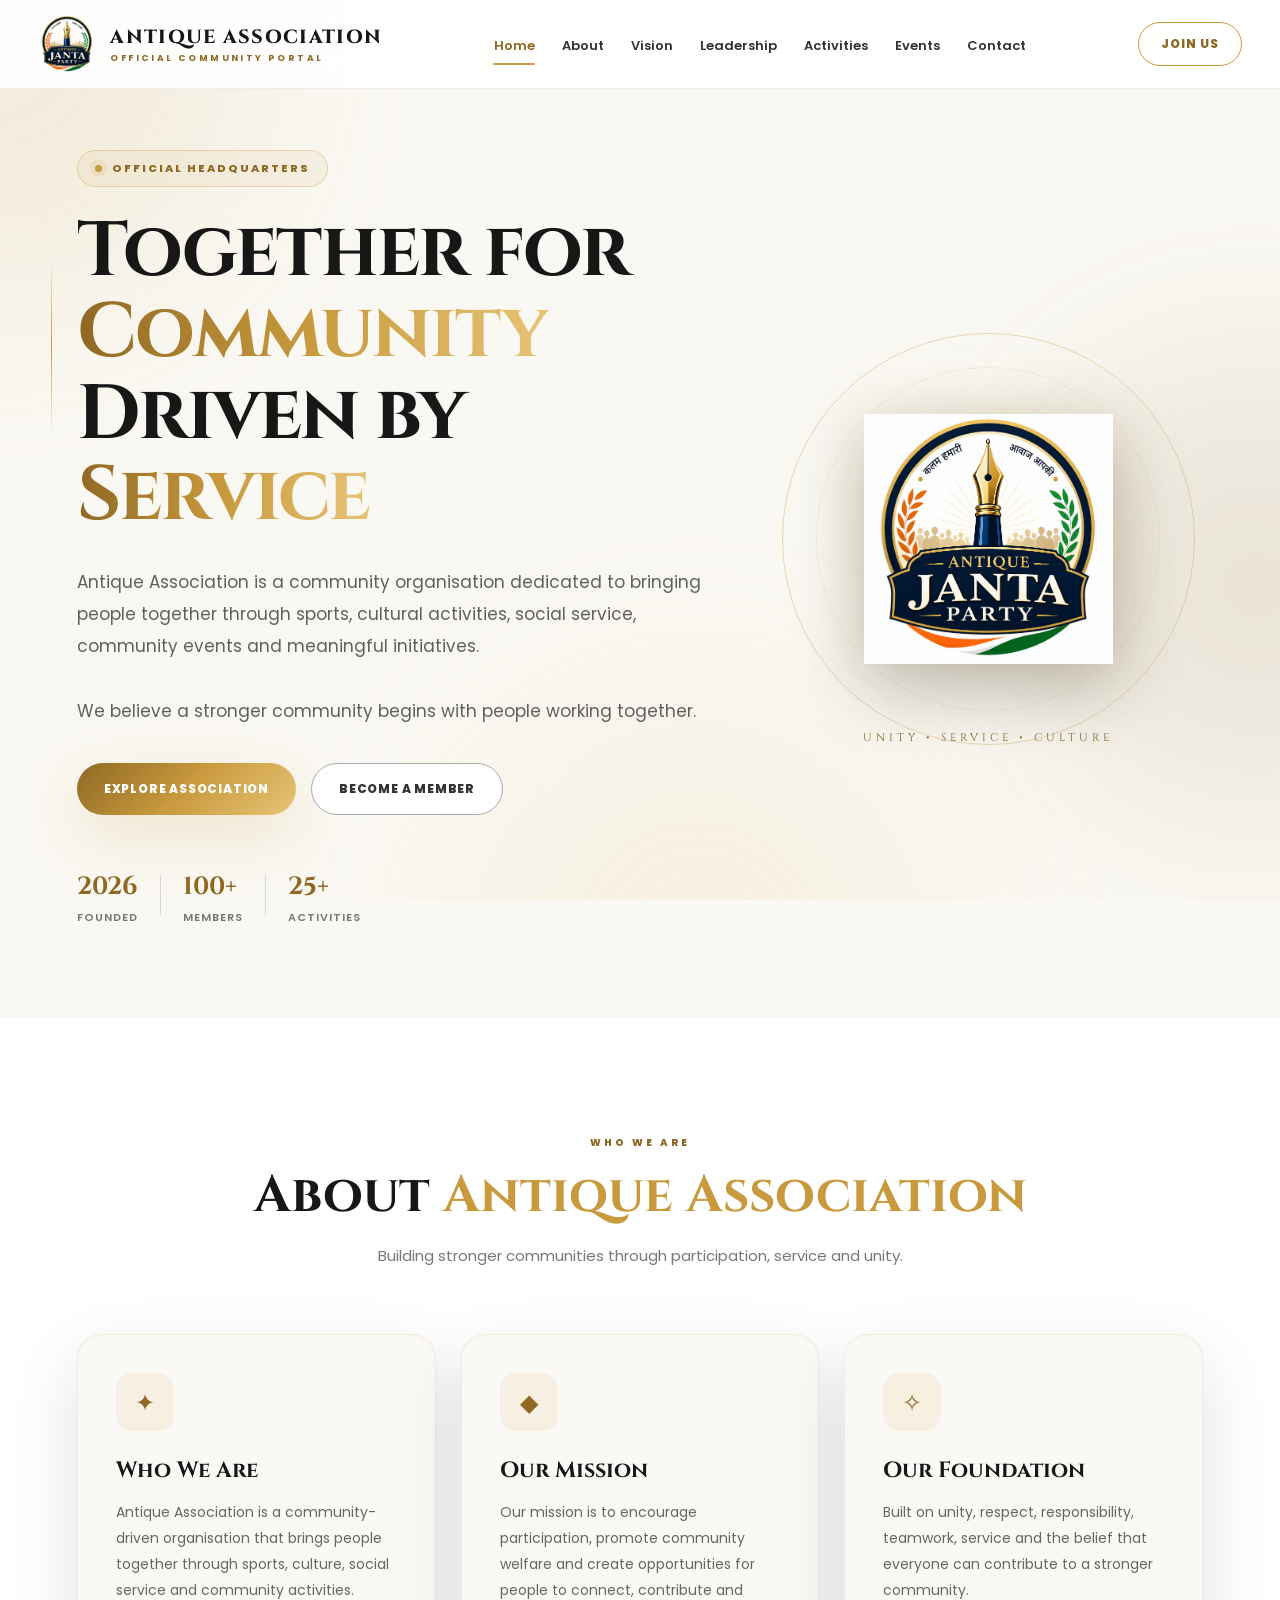
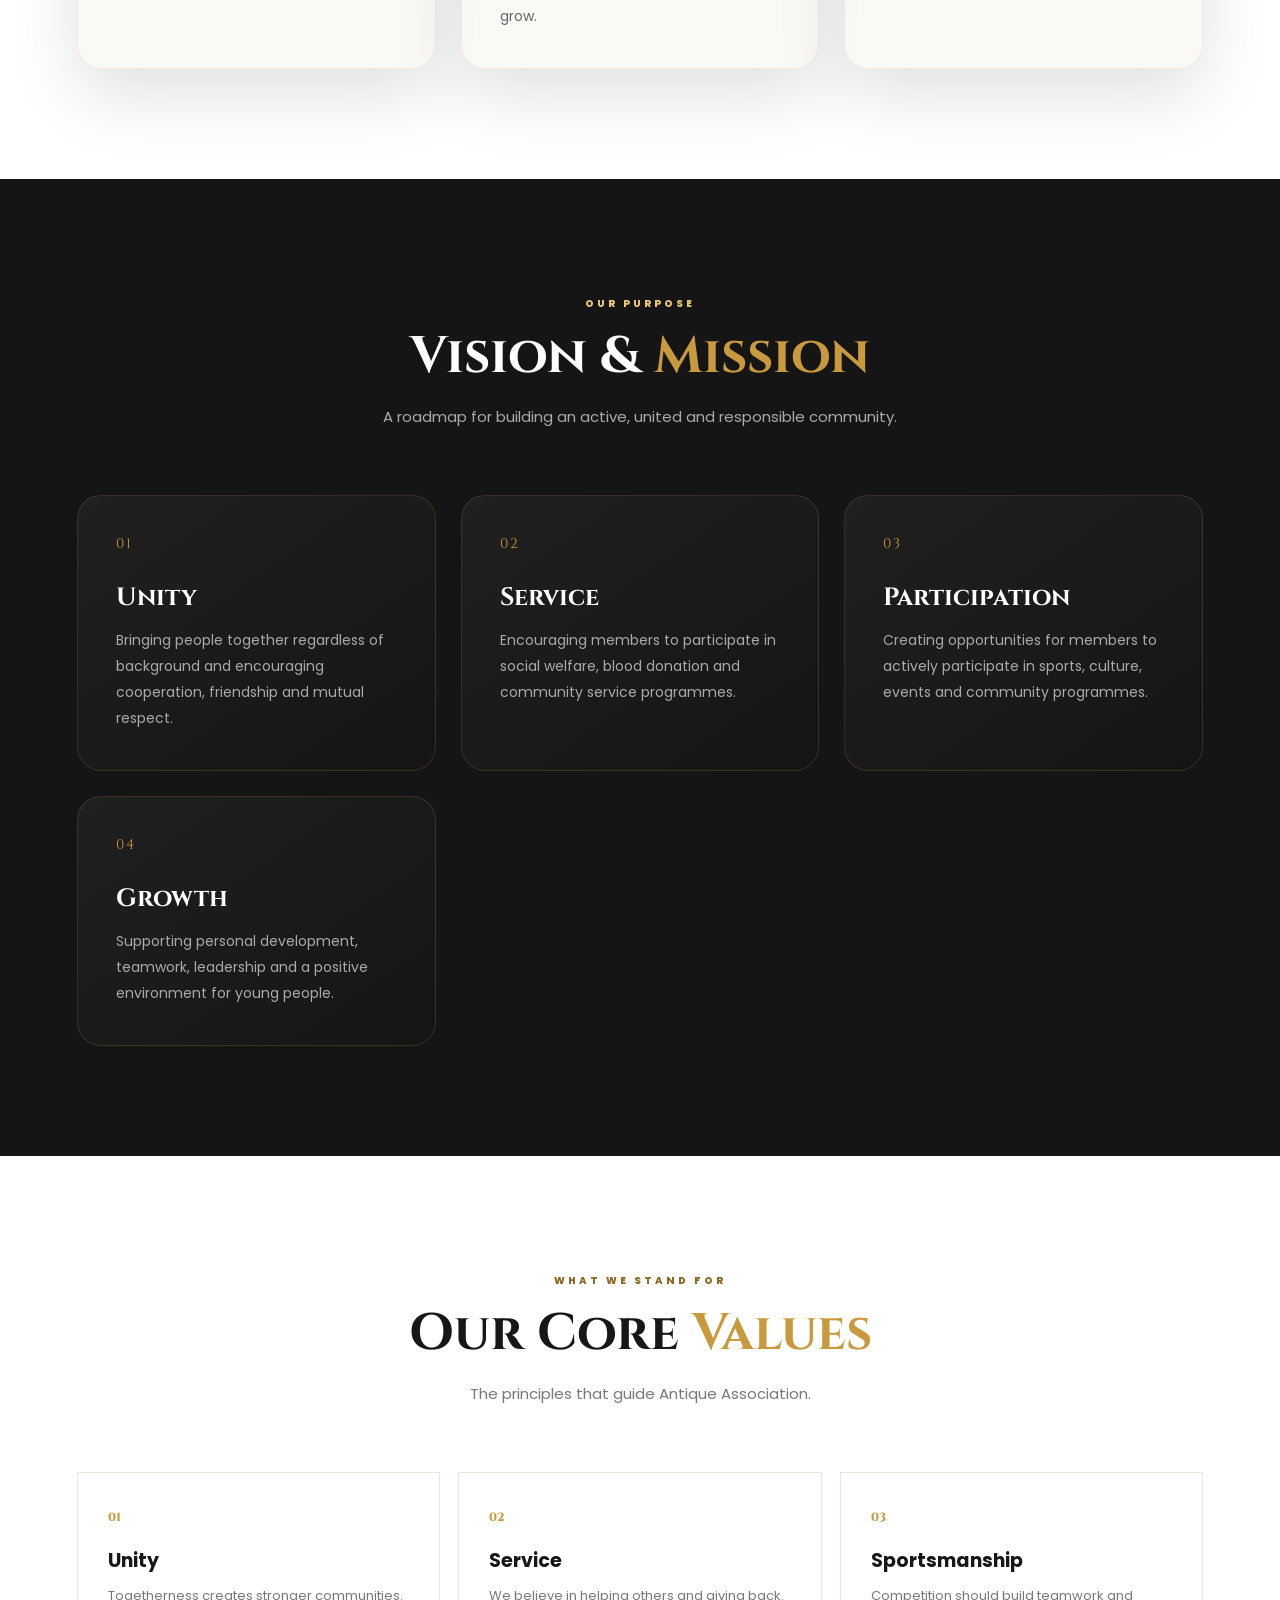
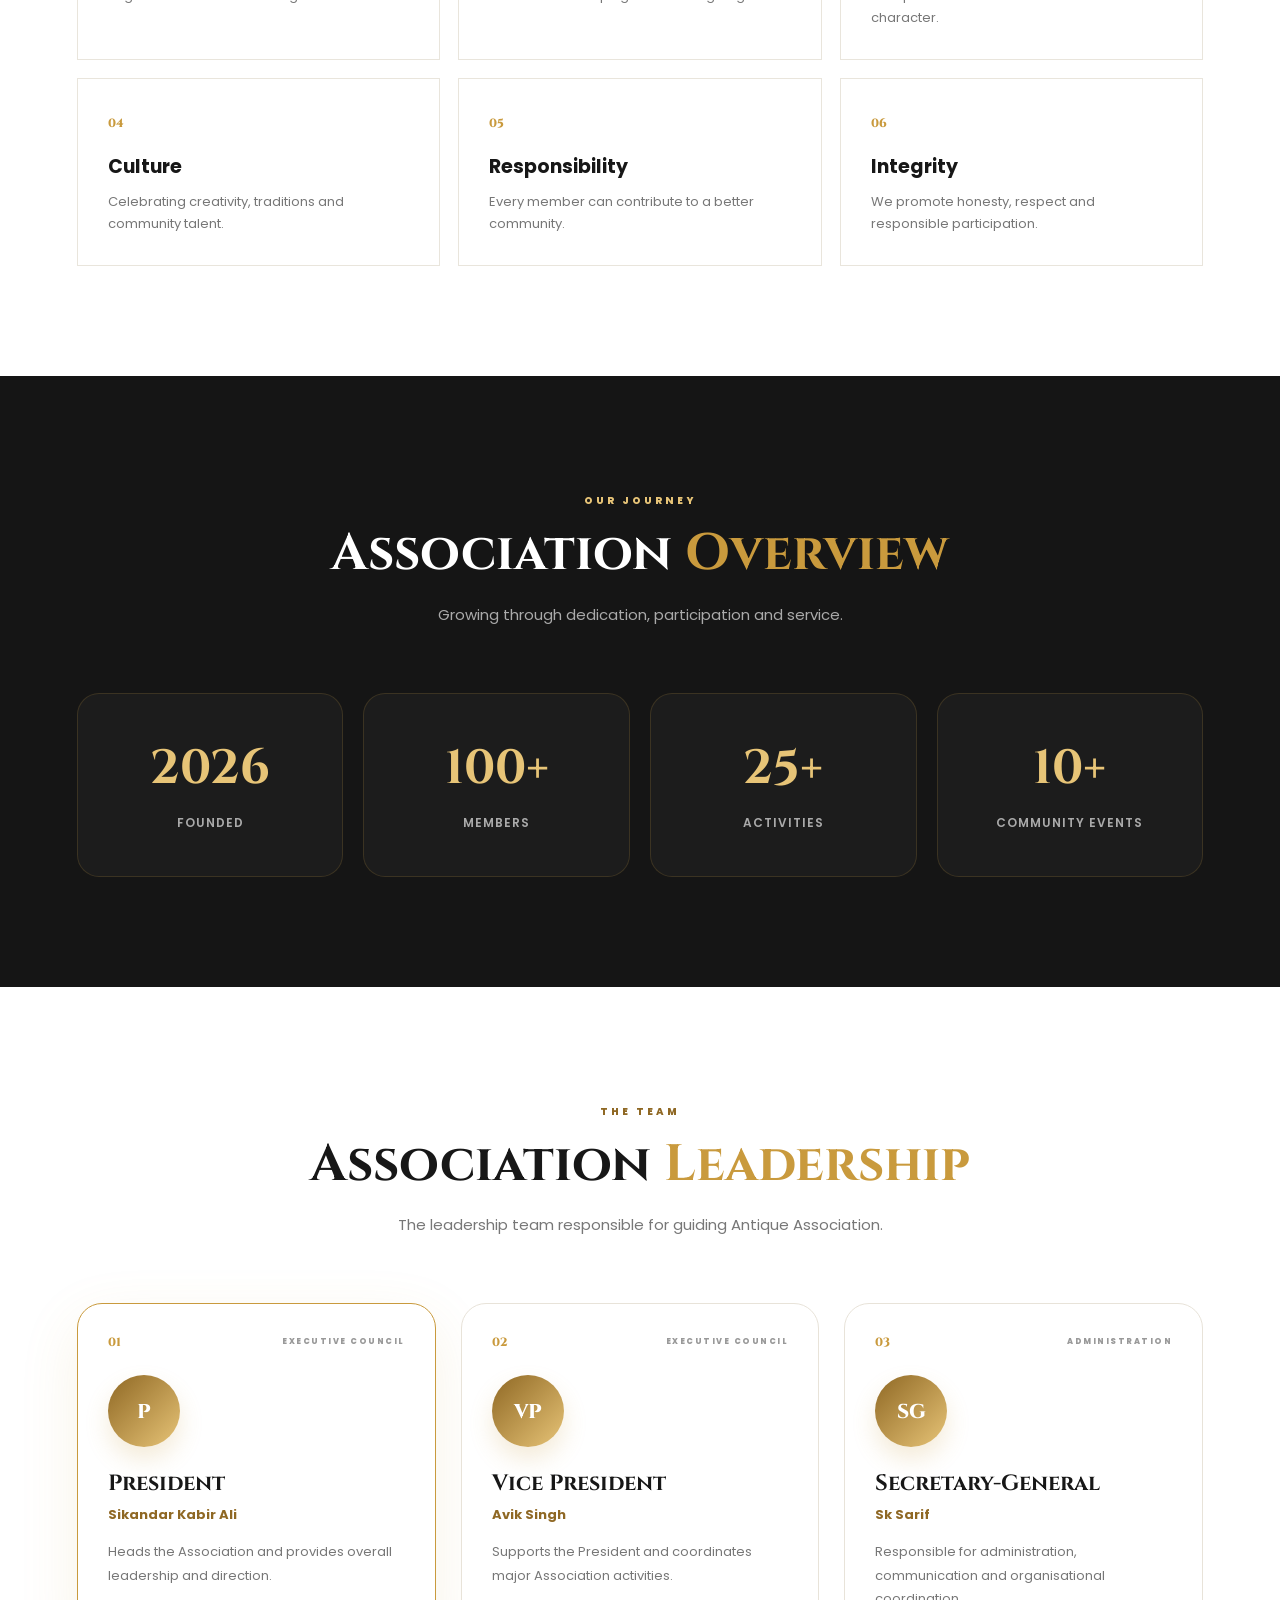
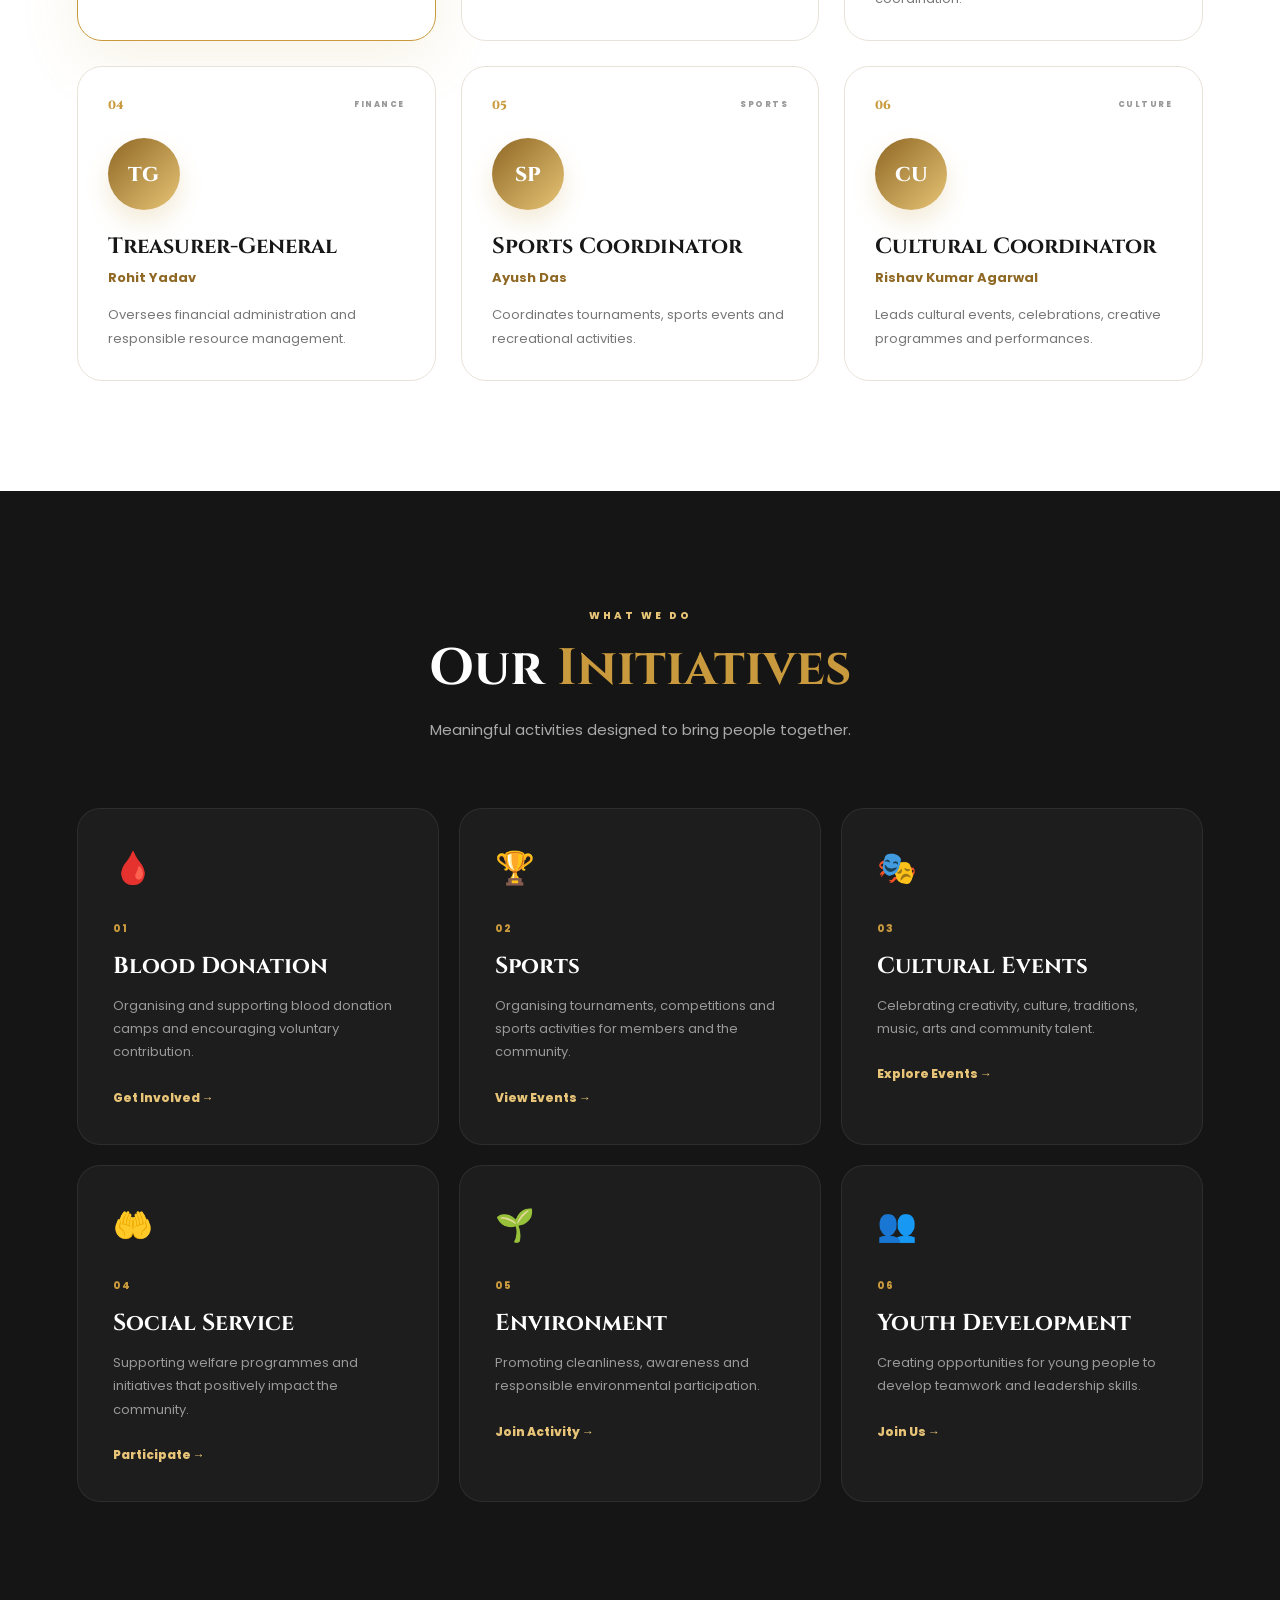
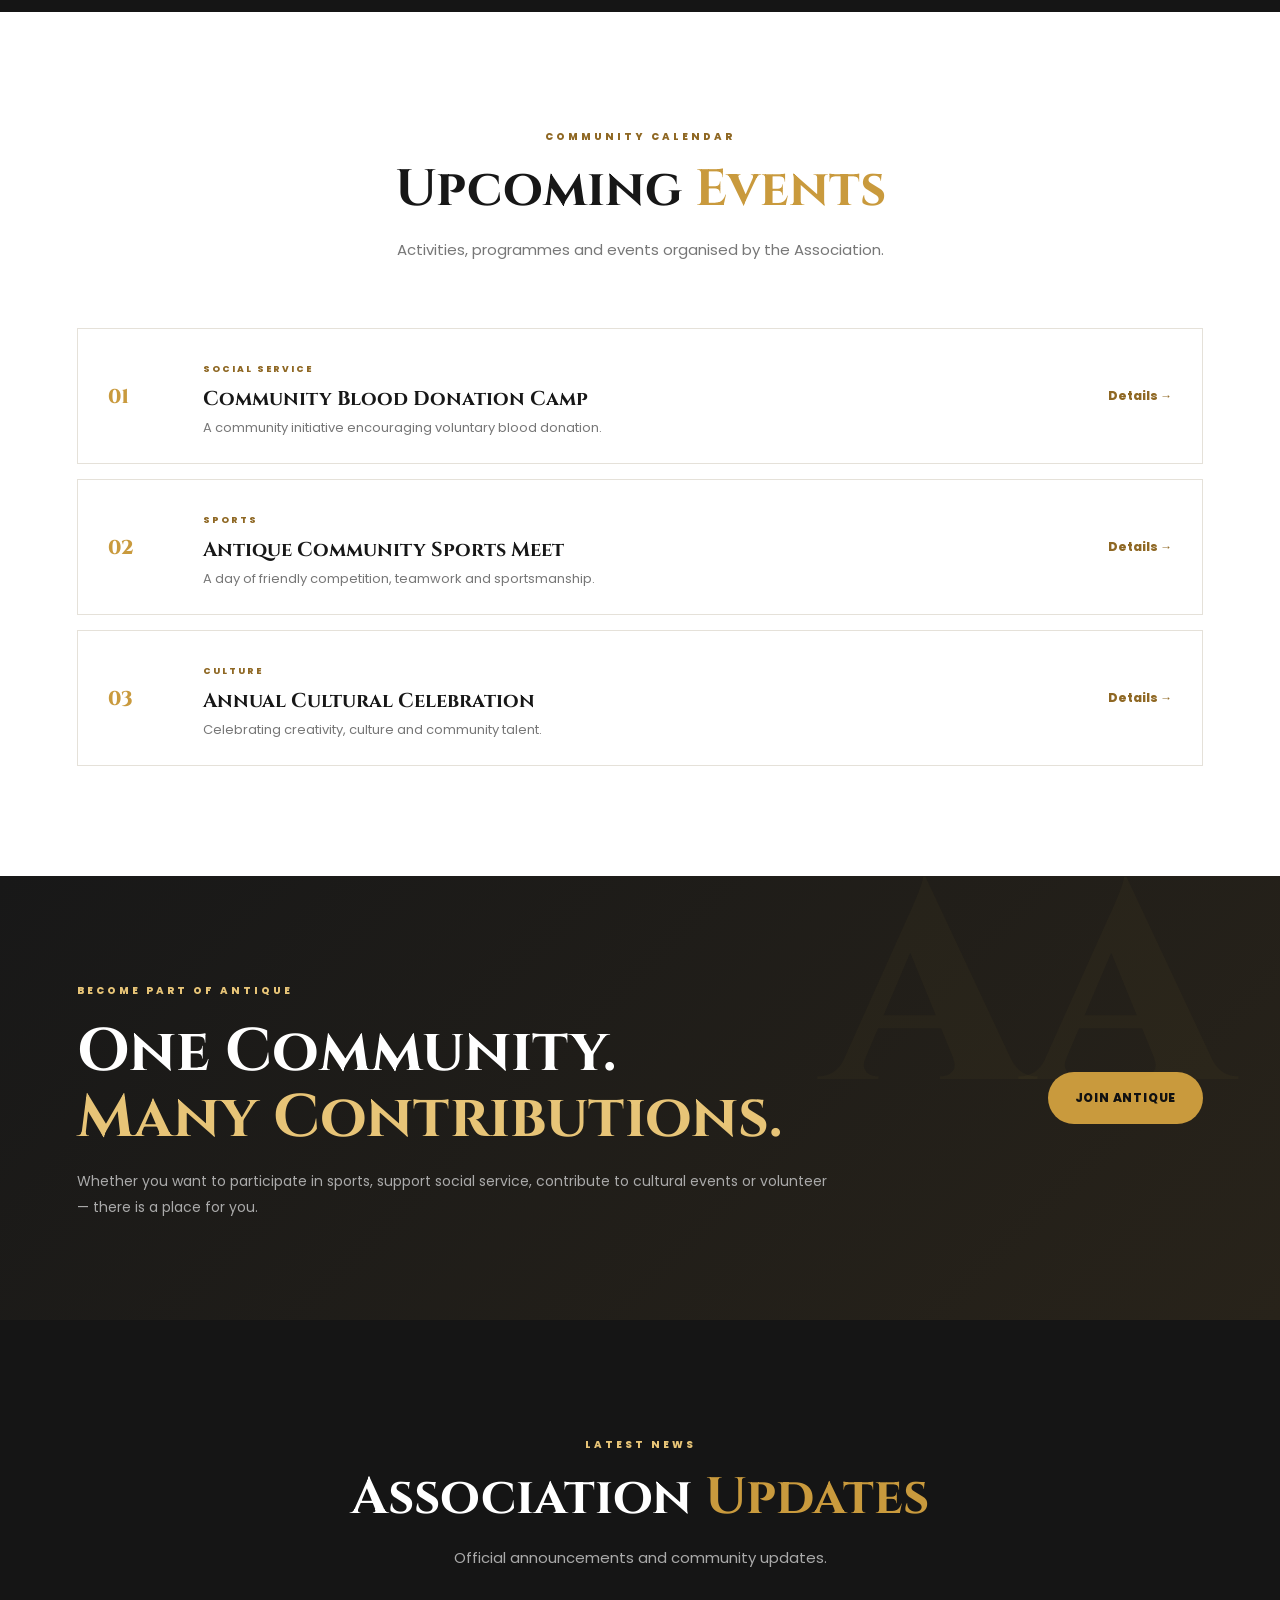
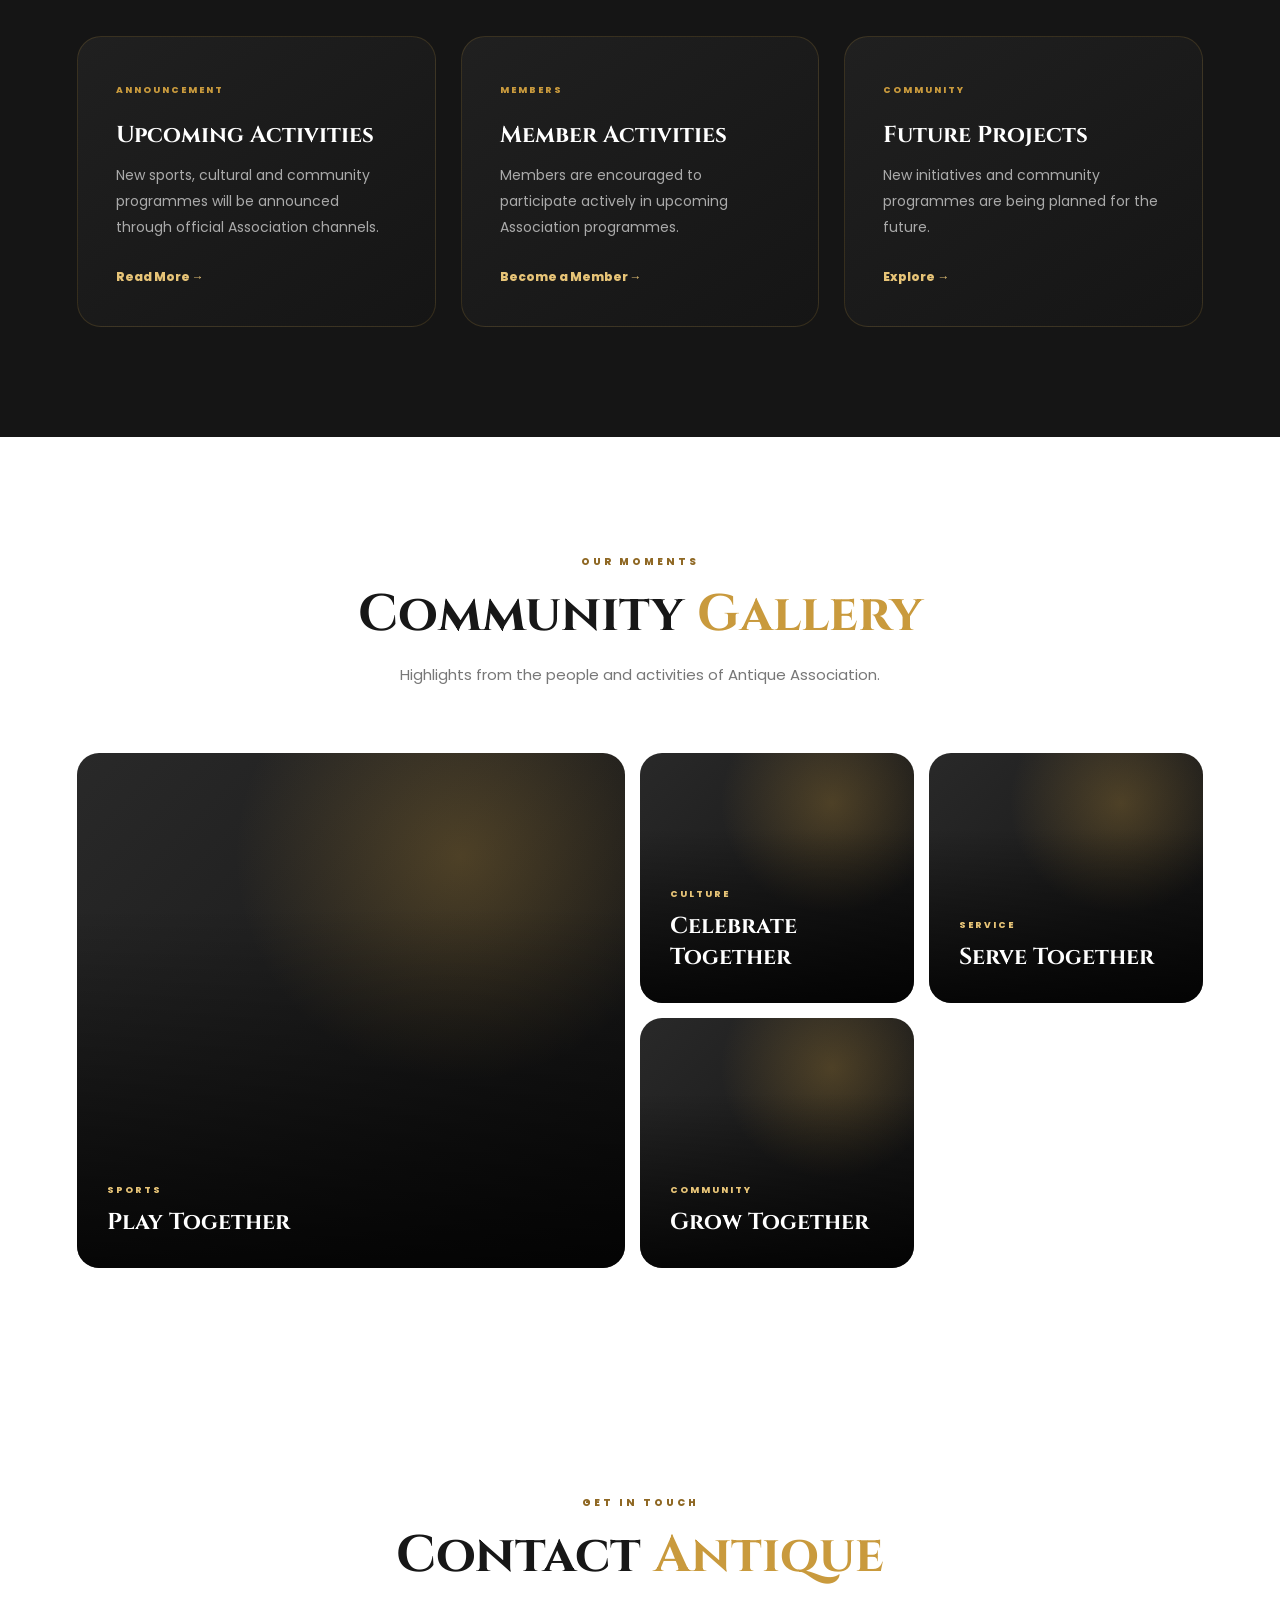
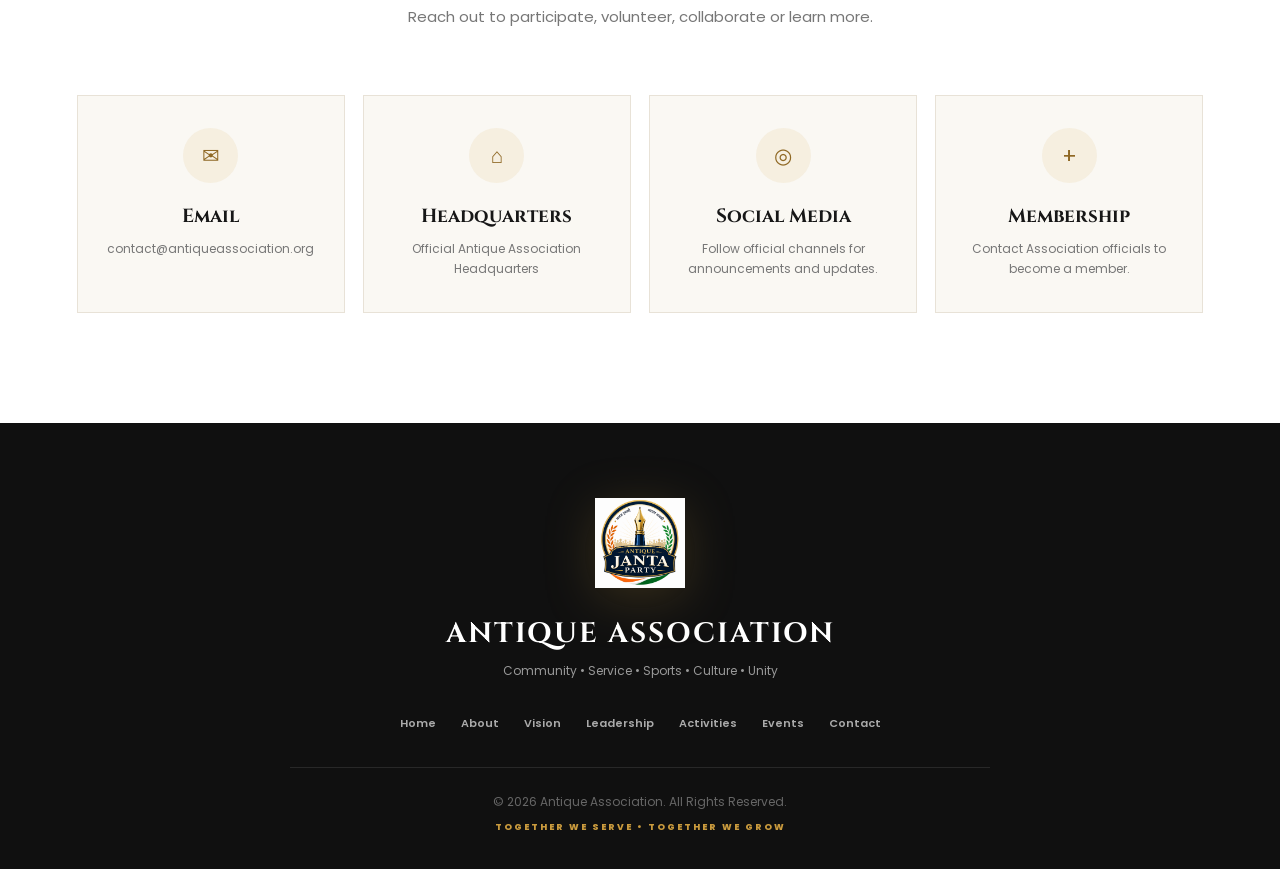
==== index.html @ 0a1dc089 "Update index.html" ====
<!DOCTYPE html>
<html lang="en">
<head>
<meta charset="UTF-8">
<meta name="viewport" content="width=device-width, initial-scale=1.0">

<meta name="description"
content="Antique Association — Community, Service, Sports, Culture and Unity.">

<title>Antique Association | Official Portal</title>

<link rel="preconnect" href="https://fonts.googleapis.com">
<link rel="preconnect" href="https://fonts.gstatic.com" crossorigin>

<link href="https://fonts.googleapis.com/css2?family=Cinzel:wght@500;600;700;800&family=Poppins:wght@300;400;500;600;700;800&display=swap" rel="stylesheet">

<style>

/* =========================================================
   ANTIQUE ASSOCIATION
   COMPLETE ONE-FILE WEBSITE
========================================================= */

:root{
    --gold:#c99a3d;
    --gold-light:#e7c477;
    --gold-dark:#8f6824;

    --charcoal:#151515;
    --charcoal-2:#1d1d1d;
    --charcoal-3:#242424;

    --white:#ffffff;
    --cream:#faf8f3;
    --text:#555;
    --muted:#8b8b8b;

    --shadow:0 25px 70px rgba(0,0,0,.12);
    --gold-shadow:0 20px 60px rgba(201,154,61,.22);

    --radius:24px;
}

*{
    margin:0;
    padding:0;
    box-sizing:border-box;
}

html{
    scroll-behavior:smooth;
}

body{
    font-family:'Poppins',sans-serif;
    background:var(--cream);
    color:#171717;
    overflow-x:hidden;
}

a{
    color:inherit;
    text-decoration:none;
}

button,
a{
    -webkit-tap-highlight-color:transparent;
}

/* =========================================================
   SCROLLBAR
========================================================= */

::-webkit-scrollbar{
    width:9px;
}

::-webkit-scrollbar-track{
    background:#111;
}

::-webkit-scrollbar-thumb{
    background:linear-gradient(
        180deg,
        var(--gold-light),
        var(--gold),
        var(--gold-dark)
    );
    border-radius:20px;
}

/* =========================================================
   PROGRESS
========================================================= */

#progress{
    position:fixed;
    top:0;
    left:0;
    width:0%;
    height:4px;
    background:linear-gradient(
        90deg,
        var(--gold-dark),
        var(--gold-light),
        var(--gold)
    );
    z-index:99999;
}

/* =========================================================
   BACKGROUND
========================================================= */

#particles{
    position:fixed;
    inset:0;
    width:100%;
    height:100%;
    pointer-events:none;
    z-index:-3;
    opacity:.3;
}

.background{
    position:fixed;
    inset:0;
    overflow:hidden;
    pointer-events:none;
    z-index:-4;
}

.blob{
    position:absolute;
    border-radius:50%;
    filter:blur(100px);
    opacity:.12;
    animation:blobMove 16s ease-in-out infinite alternate;
}

.blob.one{
    width:500px;
    height:500px;
    background:var(--gold);
    left:-250px;
    top:-200px;
}

.blob.two{
    width:450px;
    height:450px;
    background:#806020;
    right:-200px;
    top:40%;
    animation-delay:3s;
}

.blob.three{
    width:500px;
    height:500px;
    background:var(--gold-light);
    left:35%;
    bottom:-300px;
    animation-delay:6s;
}

@keyframes blobMove{
    from{
        transform:translate(0,0) scale(1);
    }
    to{
        transform:translate(80px,60px) scale(1.1);
    }
}

/* =========================================================
   HEADER
========================================================= */

header{
    position:fixed;
    top:0;
    left:0;
    width:100%;
    z-index:5000;

    background:rgba(255,255,255,.9);
    backdrop-filter:blur(20px);
    -webkit-backdrop-filter:blur(20px);

    border-bottom:1px solid rgba(0,0,0,.07);

    transition:.35s ease;
}

header.scrolled{
    background:rgba(255,255,255,.97);
    box-shadow:0 15px 45px rgba(0,0,0,.12);
}

.navbar{
    width:min(1400px,94%);
    height:88px;
    margin:auto;

    display:flex;
    align-items:center;
    justify-content:space-between;
    gap:30px;
}

/* =========================================================
   LOGO
========================================================= */

.logo{
    display:flex;
    align-items:center;
    gap:14px;
    min-width:max-content;
}

.logo img{
    width:58px;
    height:58px;
    object-fit:contain;
    border-radius:50%;
    transition:.4s;
}

.logo:hover img{
    transform:rotate(-5deg) scale(1.06);
}

.logo-text h1{
    font-family:'Cinzel',serif;
    font-size:19px;
    letter-spacing:1.3px;
    font-weight:800;
}

.logo-text p{
    margin-top:2px;
    color:var(--gold-dark);
    font-size:9px;
    font-weight:700;
    letter-spacing:2.4px;
}

/* =========================================================
   NAVIGATION
========================================================= */

.nav-links{
    display:flex;
    align-items:center;
    gap:27px;
    list-style:none;
}

.nav-links a{
    position:relative;
    color:#333;
    font-size:13px;
    font-weight:600;
    transition:.3s;
}

.nav-links a:hover,
.nav-links a.active{
    color:var(--gold-dark);
}

.nav-links a::after{
    content:"";
    position:absolute;
    left:50%;
    bottom:-10px;
    width:0;
    height:2px;
    background:var(--gold);
    transform:translateX(-50%);
    transition:.3s;
}

.nav-links a:hover::after,
.nav-links a.active::after{
    width:100%;
}

.nav-button{
    padding:12px 22px;
    border:1px solid var(--gold);
    color:var(--gold-dark);
    font-size:12px;
    font-weight:800;
    letter-spacing:1px;
    border-radius:30px;
    transition:.3s;
}

.nav-button:hover{
    background:var(--gold);
    color:white;
    transform:translateY(-2px);
}

/* MOBILE MENU */

.menu-btn{
    display:none;
    width:44px;
    height:44px;
    border:1px solid #ddd;
    border-radius:12px;
    background:white;
    cursor:pointer;
}

.menu-btn span{
    display:block;
    width:21px;
    height:2px;
    background:#222;
    margin:4px auto;
}

/* =========================================================
   HERO
========================================================= */

.hero{
    min-height:100vh;
    padding:150px 6% 90px;

    display:grid;
    grid-template-columns:1.2fr .8fr;
    align-items:center;
    gap:60px;

    position:relative;
}

.hero::before{
    content:"";
    position:absolute;
    width:1px;
    height:180px;
    background:linear-gradient(
        transparent,
        var(--gold),
        transparent
    );
    left:4%;
    top:25%;
}

.hero-content{
    max-width:800px;
}

.hero-tag{
    display:inline-flex;
    align-items:center;
    gap:10px;

    padding:9px 17px;
    border:1px solid rgba(201,154,61,.35);
    background:rgba(201,154,61,.08);
    color:var(--gold-dark);

    font-size:11px;
    font-weight:800;
    letter-spacing:2px;

    border-radius:30px;
    margin-bottom:25px;
}

.hero-tag::before{
    content:"";
    width:7px;
    height:7px;
    border-radius:50%;
    background:var(--gold);
    box-shadow:0 0 0 5px rgba(201,154,61,.12);
}

.hero h2{
    font-family:'Cinzel',serif;
    font-size:clamp(45px,6vw,82px);
    line-height:1.06;
    letter-spacing:-2px;
    margin-bottom:28px;
}

.gold-text{
    background:linear-gradient(
        90deg,
        var(--gold-dark),
        var(--gold),
        var(--gold-light)
    );
    -webkit-background-clip:text;
    background-clip:text;
    color:transparent;
}

.hero-description{
    max-width:700px;
    color:#606060;
    font-size:17px;
    line-height:1.9;
}

.hero-buttons{
    display:flex;
    flex-wrap:wrap;
    gap:15px;
    margin-top:36px;
}

.btn{
    display:inline-flex;
    align-items:center;
    justify-content:center;

    min-height:52px;
    padding:0 27px;

    border-radius:50px;

    font-size:12px;
    font-weight:800;
    letter-spacing:.8px;

    transition:.35s;
}

.btn-gold{
    color:white;
    background:linear-gradient(
        135deg,
        var(--gold-dark),
        var(--gold),
        var(--gold-light)
    );
    box-shadow:var(--gold-shadow);
}

.btn-gold:hover{
    transform:translateY(-5px);
    box-shadow:0 25px 55px rgba(201,154,61,.35);
}

.btn-outline{
    border:1px solid #aaa;
    color:#333;
    background:white;
}

.btn-outline:hover{
    border-color:var(--gold);
    color:var(--gold-dark);
    transform:translateY(-5px);
}

.hero-stats{
    display:flex;
    gap:45px;
    margin-top:55px;
}

.hero-stat{
    position:relative;
}

.hero-stat:not(:last-child)::after{
    content:"";
    position:absolute;
    right:-23px;
    top:5px;
    width:1px;
    height:40px;
    background:#d5d5d5;
}

.hero-stat strong{
    display:block;
    font-family:'Cinzel',serif;
    font-size:25px;
    color:var(--gold-dark);
}

.hero-stat span{
    color:#777;
    font-size:11px;
    font-weight:600;
    letter-spacing:1px;
}

/* =========================================================
   HERO LOGO
========================================================= */

.hero-visual{
    display:flex;
    justify-content:center;
    align-items:center;
}

.logo-stage{
    position:relative;
    width:min(430px,80vw);
    aspect-ratio:1;
    display:grid;
    place-items:center;
}

.logo-stage::before,
.logo-stage::after{
    content:"";
    position:absolute;
    border-radius:50%;
    border:1px solid rgba(201,154,61,.35);
}

.logo-stage::before{
    inset:2%;
    animation:spin 30s linear infinite;
}

.logo-stage::after{
    inset:10%;
    border-style:dashed;
    opacity:.6;
    animation:spinReverse 25s linear infinite;
}

@keyframes spin{
    to{transform:rotate(360deg);}
}

@keyframes spinReverse{
    to{transform:rotate(-360deg);}
}

.logo-halo{
    position:absolute;
    inset:17%;
    border-radius:50%;
    background:radial-gradient(
        circle,
        rgba(201,154,61,.25),
        rgba(201,154,61,.03) 60%,
        transparent 70%
    );
    filter:blur(8px);
}

.hero-logo{
    position:relative;
    z-index:2;

    width:58%;
    max-width:270px;

    object-fit:contain;

    filter:
        drop-shadow(0 25px 35px rgba(0,0,0,.22))
        drop-shadow(0 0 30px rgba(201,154,61,.18));

    animation:logoFloat 5s ease-in-out infinite;
}

@keyframes logoFloat{
    0%,100%{
        transform:translateY(0);
    }
    50%{
        transform:translateY(-13px);
    }
}

.logo-caption{
    position:absolute;
    bottom:2%;
    left:50%;
    transform:translateX(-50%);
    width:100%;
    text-align:center;
    font-family:'Cinzel',serif;
    font-size:11px;
    letter-spacing:4px;
    color:#806020;
}

/* =========================================================
   GENERAL SECTIONS
========================================================= */

.section{
    padding:110px 6%;
    position:relative;
}

.white-section{
    background:#fff;
}

.cream-section{
    background:var(--cream);
}

.charcoal-section{
    background:var(--charcoal);
    color:white;
}

.container{
    width:min(1300px,100%);
    margin:auto;
}

.section-heading{
    text-align:center;
    max-width:800px;
    margin:0 auto 65px;
}

.section-label{
    display:inline-block;
    color:var(--gold-dark);
    font-size:10px;
    font-weight:800;
    letter-spacing:3px;
    margin-bottom:14px;
}

.section-heading h2{
    font-family:'Cinzel',serif;
    font-size:clamp(34px,4vw,52px);
    line-height:1.2;
    margin-bottom:16px;
}

.section-heading h2 span{
    color:var(--gold);
}

.section-heading p{
    color:#777;
    line-height:1.8;
    font-size:15px;
}

.dark-heading .section-label{
    color:var(--gold-light);
}

.dark-heading p{
    color:#aaa;
}

.dark-heading h2{
    color:white;
}

/* =========================================================
   CARDS
========================================================= */

.card-grid{
    display:grid;
    grid-template-columns:repeat(3,1fr);
    gap:25px;
}

.glass-card{
    position:relative;
    padding:38px;

    background:rgba(250,248,243,.8);
    border:1px solid rgba(201,154,61,.16);
    border-radius:var(--radius);

    box-shadow:var(--shadow);

    overflow:hidden;
    transition:.45s;
}

.glass-card::before{
    content:"";
    position:absolute;
    top:0;
    left:0;
    width:100%;
    height:3px;
    background:linear-gradient(
        90deg,
        transparent,
        var(--gold),
        transparent
    );
    transform:translateX(-100%);
    transition:.5s;
}

.glass-card:hover{
    transform:translateY(-12px);
    box-shadow:0 30px 70px rgba(0,0,0,.14);
    border-color:rgba(201,154,61,.4);
}

.glass-card:hover::before{
    transform:translateX(0);
}

.card-icon{
    width:58px;
    height:58px;

    display:grid;
    place-items:center;

    border-radius:16px;

    background:rgba(201,154,61,.1);
    color:var(--gold-dark);

    font-size:24px;

    margin-bottom:25px;
}

.glass-card h3{
    font-family:'Cinzel',serif;
    font-size:22px;
    margin-bottom:15px;
}

.glass-card p{
    color:#666;
    line-height:1.85;
    font-size:14px;
}

/* =========================================================
   VISION DARK CARDS
========================================================= */

.dark-card{
    position:relative;
    padding:38px;

    background:linear-gradient(
        145deg,
        #202020,
        #151515
    );

    border:1px solid rgba(201,154,61,.18);
    border-radius:var(--radius);

    overflow:hidden;
    transition:.45s;
}

.dark-card:hover{
    transform:translateY(-10px);
    border-color:rgba(201,154,61,.5);
    box-shadow:var(--gold-shadow);
}

.dark-card .number{
    font-family:'Cinzel',serif;
    color:var(--gold);
    font-size:14px;
    letter-spacing:2px;
    margin-bottom:28px;
}

.dark-card h3{
    font-family:'Cinzel',serif;
    font-size:25px;
    margin-bottom:14px;
}

.dark-card p{
    color:#aaa;
    line-height:1.85;
    font-size:14px;
}

/* =========================================================
   VALUES
========================================================= */

.values-grid{
    display:grid;
    grid-template-columns:repeat(3,1fr);
    gap:18px;
}

.value-card{
    padding:30px;
    background:#fff;
    border:1px solid #e9e5dc;
    transition:.4s;
    position:relative;
    overflow:hidden;
}

.value-card:hover{
    transform:translateY(-8px);
    border-color:rgba(201,154,61,.5);
    box-shadow:var(--shadow);
}

.value-card > span{
    color:var(--gold);
    font-family:'Cinzel',serif;
    font-size:12px;
    font-weight:800;
}

.value-card h3{
    margin:18px 0 10px;
    font-size:19px;
}

.value-card p{
    color:#777;
    font-size:13px;
    line-height:1.7;
}

/* =========================================================
   STATS
========================================================= */

.stats-grid{
    display:grid;
    grid-template-columns:repeat(4,1fr);
    gap:20px;
}

.stat-card{
    padding:42px 25px;
    text-align:center;

    background:#1c1c1c;
    border:1px solid rgba(201,154,61,.18);
    border-radius:22px;

    transition:.4s;
}

.stat-card:hover{
    transform:translateY(-8px);
    border-color:var(--gold);
}

.stat-card h3{
    font-family:'Cinzel',serif;
    font-size:48px;
    color:var(--gold-light);
    margin-bottom:8px;
}

.stat-card span{
    color:#aaa;
    font-size:12px;
    font-weight:600;
    letter-spacing:1px;
}

/* =========================================================
   LEADERSHIP
========================================================= */

.leadership-grid{
    display:grid;
    grid-template-columns:repeat(3,1fr);
    gap:25px;
}

.leader-card{
    background:white;
    border:1px solid #e8e3d9;
    border-radius:25px;
    padding:30px;
    transition:.45s;
    position:relative;
    overflow:hidden;
}

.leader-card:hover{
    transform:translateY(-10px);
    box-shadow:var(--shadow);
    border-color:rgba(201,154,61,.45);
}

.leader-card.featured{
    border-color:var(--gold);
    box-shadow:0 20px 60px rgba(201,154,61,.12);
}

.leader-top{
    display:flex;
    align-items:center;
    justify-content:space-between;
    margin-bottom:25px;
}

.leader-top span{
    font-family:'Cinzel',serif;
    color:var(--gold);
    font-size:12px;
    font-weight:800;
}

.leader-top small{
    font-size:8px;
    letter-spacing:1.5px;
    color:#999;
    font-weight:800;
}

.leader-avatar{
    width:72px;
    height:72px;
    display:grid;
    place-items:center;

    border-radius:50%;

    background:linear-gradient(
        135deg,
        var(--gold-dark),
        var(--gold-light)
    );

    color:white;
    font-family:'Cinzel',serif;
    font-weight:800;
    font-size:20px;

    margin-bottom:22px;

    box-shadow:0 12px 25px rgba(201,154,61,.2);
}

.leader-card h3{
    font-family:'Cinzel',serif;
    font-size:22px;
    margin-bottom:7px;
}

.leader-card h4{
    color:var(--gold-dark);
    font-size:13px;
    margin-bottom:15px;
}

.leader-card p{
    color:#777;
    font-size:13px;
    line-height:1.8;
}

/* =========================================================
   INITIATIVES
========================================================= */

.initiative-grid{
    display:grid;
    grid-template-columns:repeat(3,1fr);
    gap:20px;
}

.initiative-card{
    padding:35px;
    background:#1d1d1d;
    border:1px solid rgba(255,255,255,.07);
    border-radius:23px;
    transition:.45s;
}

.initiative-card:hover{
    transform:translateY(-10px);
    border-color:rgba(201,154,61,.6);
    background:#202020;
}

.initiative-icon{
    font-size:32px;
    margin-bottom:22px;
}

.initiative-card > span{
    color:var(--gold);
    font-size:10px;
    font-weight:800;
    letter-spacing:2px;
}

.initiative-card h3{
    font-family:'Cinzel',serif;
    font-size:23px;
    margin:12px 0;
}

.initiative-card p{
    color:#999;
    font-size:13px;
    line-height:1.8;
    margin-bottom:20px;
}

.initiative-card a{
    color:var(--gold-light);
    font-size:12px;
    font-weight:800;
}

/* =========================================================
   EVENTS
========================================================= */

.events{
    display:flex;
    flex-direction:column;
    gap:15px;
}

.event{
    display:grid;
    grid-template-columns:70px 1fr auto;
    align-items:center;
    gap:25px;

    padding:25px 30px;

    border:1px solid #e5e1d9;
    background:white;

    transition:.4s;
}

.event:hover{
    transform:translateX(8px);
    border-color:var(--gold);
    box-shadow:var(--shadow);
}

.event-number{
    font-family:'Cinzel',serif;
    color:var(--gold);
    font-size:20px;
    font-weight:800;
}

.event-info > span{
    color:var(--gold-dark);
    font-size:9px;
    font-weight:800;
    letter-spacing:2px;
}

.event-info h3{
    font-family:'Cinzel',serif;
    font-size:20px;
    margin:6px 0;
}

.event-info p{
    color:#777;
    font-size:13px;
}

.event > a{
    color:var(--gold-dark);
    font-size:12px;
    font-weight:800;
    white-space:nowrap;
}

/* =========================================================
   JOIN
========================================================= */

.join-section{
    padding:100px 6%;
    background:
        linear-gradient(
            135deg,
            #181818,
            #28231a
        );
    color:white;
    position:relative;
    overflow:hidden;
}

.join-section::before{
    content:"AA";
    position:absolute;
    right:4%;
    top:-70px;

    font-family:'Cinzel',serif;
    font-size:280px;
    font-weight:800;

    color:rgba(201,154,61,.035);
}

.join-content{
    width:min(1200px,100%);
    margin:auto;

    display:flex;
    align-items:center;
    justify-content:space-between;
    gap:50px;
}

.join-content > div{
    max-width:750px;
}

.join-content > div > span{
    color:var(--gold-light);
    font-size:10px;
    font-weight:800;
    letter-spacing:3px;
}

.join-content h2{
    font-family:'Cinzel',serif;
    font-size:clamp(35px,5vw,60px);
    line-height:1.1;
    margin:18px 0;
}

.join-content h2 span{
    color:var(--gold-light);
}

.join-content p{
    color:#aaa;
    line-height:1.8;
    font-size:14px;
}

.gold-button{
    flex-shrink:0;
    background:var(--gold);
    color:#111;
}

.gold-button:hover{
    background:var(--gold-light);
}

/* =========================================================
   UPDATES
========================================================= */

.update-card{
    min-height:280px;
}

.update-label{
    color:var(--gold);
    font-size:9px;
    font-weight:800;
    letter-spacing:2px;
}

.update-card h3{
    font-family:'Cinzel',serif;
    font-size:23px;
    margin:20px 0 12px;
}

.update-card p{
    margin-bottom:22px;
}

.update-card a{
    color:var(--gold-light);
    font-size:12px;
    font-weight:800;
}

/* =========================================================
   GALLERY
========================================================= */

.gallery{
    display:grid;
    grid-template-columns:2fr 1fr 1fr;
    grid-template-rows:250px 250px;
    gap:15px;
}

.gallery-item{
    position:relative;
    overflow:hidden;
    background:
        linear-gradient(
            135deg,
            #292929,
            #111
        );
    border-radius:22px;
    display:flex;
    align-items:flex-end;
    padding:30px;
    color:white;
    transition:.45s;
}

.gallery-item::before{
    content:"";
    position:absolute;
    inset:0;

    background:
        radial-gradient(
            circle at 70% 20%,
            rgba(201,154,61,.35),
            transparent 40%
        );

    opacity:.8;
}

.gallery-item::after{
    content:"";
    position:absolute;
    inset:0;
    background:linear-gradient(
        transparent 30%,
        rgba(0,0,0,.8)
    );
}

.gallery-item > div{
    position:relative;
    z-index:2;
}

.gallery-item:hover{
    transform:scale(1.015);
}

.gallery-item.large{
    grid-row:span 2;
}

.gallery-item span{
    color:var(--gold-light);
    font-size:9px;
    font-weight:800;
    letter-spacing:2px;
}

.gallery-item h3{
    font-family:'Cinzel',serif;
    font-size:23px;
    margin-top:7px;
}

/* =========================================================
   CONTACT
========================================================= */

.contact-section{
    background:white;
}

.contact-grid{
    display:grid;
    grid-template-columns:repeat(4,1fr);
    gap:18px;
}

.contact-card{
    padding:32px 25px;
    text-align:center;
    background:var(--cream);
    border:1px solid #e8e2d7;
    transition:.4s;
}

.contact-card:hover{
    transform:translateY(-8px);
    border-color:var(--gold);
    box-shadow:var(--shadow);
}

.contact-icon{
    width:55px;
    height:55px;
    margin:0 auto 20px;

    display:grid;
    place-items:center;

    border-radius:50%;

    color:var(--gold-dark);
    background:rgba(201,154,61,.1);

    font-size:21px;
}

.contact-card h3{
    font-family:'Cinzel',serif;
    font-size:19px;
    margin-bottom:10px;
}

.contact-card p{
    color:#777;
    font-size:12px;
    line-height:1.7;
}

/* =========================================================
   FOOTER
========================================================= */

footer{
    background:#101010;
    color:white;
    text-align:center;
    padding:75px 20px 35px;
    position:relative;
}

.footer-logo img{
    width:90px;
    height:90px;
    object-fit:contain;
    margin-bottom:20px;
    filter:drop-shadow(0 10px 25px rgba(201,154,61,.2));
}

footer h2{
    font-family:'Cinzel',serif;
    font-size:28px;
    letter-spacing:2px;
    margin-bottom:10px;
}

footer > p{
    color:#999;
    font-size:12px;
}

.footer-links{
    display:flex;
    justify-content:center;
    flex-wrap:wrap;
    gap:25px;
    margin:35px 0;
}

.footer-links a{
    color:#aaa;
    font-size:11px;
    font-weight:600;
    transition:.3s;
}

.footer-links a:hover{
    color:var(--gold-light);
}

footer hr{
    border:0;
    height:1px;
    width:min(700px,80%);
    margin:25px auto;
    background:rgba(255,255,255,.1);
}

.copyright{
    color:#666!important;
}

.motto{
    color:var(--gold)!important;
    margin-top:10px;
    font-size:9px!important;
    font-weight:800;
    letter-spacing:2px;
}

/* =========================================================
   REVEAL ANIMATION
========================================================= */

.reveal{
    opacity:0;
    transform:translateY(45px);
    transition:
        opacity .8s ease,
        transform .8s ease;
}

.reveal.show{
    opacity:1;
    transform:translateY(0);
}

/* =========================================================
   MOBILE
========================================================= */

@media(max-width:1100px){

    .nav-links{
        gap:17px;
    }

    .nav-links a{
        font-size:11px;
    }

    .card-grid,
    .leadership-grid,
    .initiative-grid{
        grid-template-columns:repeat(2,1fr);
    }

    .contact-grid{
        grid-template-columns:repeat(2,1fr);
    }
}

@media(max-width:850px){

    .navbar{
        height:76px;
    }

    .nav-links,
    .nav-button{
        display:none;
    }

    .menu-btn{
        display:block;
    }

    .navbar.mobile-open .nav-links{
        display:flex;
        position:absolute;
        left:3%;
        right:3%;
        top:85px;

        padding:25px;

        background:white;
        border:1px solid #eee;
        border-radius:20px;

        box-shadow:var(--shadow);

        flex-direction:column;
        align-items:flex-start;
        gap:20px;
    }

    .navbar.mobile-open .nav-button{
        display:block;
        position:absolute;
        right:28px;
        top:275px;
        z-index:2;
    }

    .hero{
        grid-template-columns:1fr;
        text-align:center;
        padding-top:130px;
    }

    .hero-content{
        margin:auto;
    }

    .hero-buttons{
        justify-content:center;
    }

    .hero-stats{
        justify-content:center;
    }

    .hero-visual{
        order:-1;
    }

    .logo-stage{
        width:330px;
    }

    .hero::before{
        display:none;
    }

    .join-content{
        flex-direction:column;
        text-align:center;
    }

    .gallery{
        grid-template-columns:1fr 1fr;
        grid-template-rows:220px 220px 220px;
    }

    .gallery-item.large{
        grid-column:span 2;
        grid-row:span 1;
    }
}

@media(max-width:600px){

    .section{
        padding:80px 20px;
    }

    .hero{
        padding:120px 20px 70px;
    }

    .logo-text h1{
        font-size:15px;
    }

    .logo-text p{
        font-size:7px;
        letter-spacing:1.5px;
    }

    .logo img{
        width:48px;
        height:48px;
    }

    .hero h2{
        font-size:43px;
        letter-spacing:-1px;
    }

    .hero-description{
        font-size:14px;
    }

    .hero-stats{
        gap:22px;
    }

    .hero-stat strong{
        font-size:20px;
    }

    .hero-stat span{
        font-size:9px;
    }

    .card-grid,
    .values-grid,
    .leadership-grid,
    .initiative-grid,
    .contact-grid,
    .stats-grid{
        grid-template-columns:1fr;
    }

    .event{
        grid-template-columns:45px 1fr;
        gap:15px;
    }

    .event > a{
        grid-column:2;
    }

    .gallery{
        display:grid;
        grid-template-columns:1fr;
        grid-template-rows:220px 220px 220px 220px;
    }

    .gallery-item.large{
        grid-column:auto;
        grid-row:auto;
    }

    .join-section{
        padding:80px 20px;
    }

    .join-content h2{
        font-size:38px;
    }

    .logo-stage{
        width:280px;
    }
}

/* =========================================================
   ACCESSIBILITY
========================================================= */

@media(prefers-reduced-motion:reduce){

    *,
    *::before,
    *::after{
        animation-duration:.01ms!important;
        animation-iteration-count:1!important;
        scroll-behavior:auto!important;
        transition-duration:.01ms!important;
    }
}

</style>
</head>

<body>

<!-- =====================================================
     BACKGROUND
===================================================== -->

<div id="progress"></div>

<canvas id="particles"></canvas>

<div class="background">
    <div class="blob one"></div>
    <div class="blob two"></div>
    <div class="blob three"></div>
</div>


<!-- =====================================================
     HEADER
===================================================== -->

<header id="header">

<nav class="navbar" id="navbar">

<a href="#home" class="logo">

    <img src="logo.png" alt="Antique Association Logo">

    <div class="logo-text">
        <h1>ANTIQUE ASSOCIATION</h1>
        <p>OFFICIAL COMMUNITY PORTAL</p>
    </div>

</a>


<ul class="nav-links">

    <li><a href="#home" class="active">Home</a></li>
    <li><a href="#about">About</a></li>
    <li><a href="#vision">Vision</a></li>
    <li><a href="#leadership">Leadership</a></li>
    <li><a href="#initiatives">Activities</a></li>
    <li><a href="#events">Events</a></li>
    <li><a href="#contact">Contact</a></li>

</ul>


<a href="#join" class="nav-button">
    JOIN US
</a>


<button class="menu-btn" id="menuBtn" aria-label="Open navigation">

    <span></span>
    <span></span>
    <span></span>

</button>

</nav>

</header>


<!-- =====================================================
     HERO
===================================================== -->

<section class="hero" id="home">

<div class="hero-content">

<span class="hero-tag">
    OFFICIAL HEADQUARTERS
</span>


<h2>

    Together for

    <span class="gold-text">
        Community
    </span>

    <br>

    Driven by

    <span class="gold-text">
        Service
    </span>

</h2>


<p class="hero-description">

Antique Association is a community organisation dedicated
to bringing people together through sports, cultural
activities, social service, community events and meaningful
initiatives.

<br><br>

We believe a stronger community begins with people
working together.

</p>


<div class="hero-buttons">

<a href="#about" class="btn btn-gold">
    EXPLORE ASSOCIATION
</a>

<a href="#join" class="btn btn-outline">
    BECOME A MEMBER
</a>

</div>


<div class="hero-stats">

<div class="hero-stat">
    <strong>2026</strong>
    <span>FOUNDED</span>
</div>

<div class="hero-stat">
    <strong>100+</strong>
    <span>MEMBERS</span>
</div>

<div class="hero-stat">
    <strong>25+</strong>
    <span>ACTIVITIES</span>
</div>

</div>

</div>


<div class="hero-visual">

<div class="logo-stage">

    <div class="logo-halo"></div>

    <img
        src="logo.png"
        alt="Antique Association Official Emblem"
        class="hero-logo"
    >

    <div class="logo-caption">
        UNITY • SERVICE • CULTURE
    </div>

</div>

</div>

</section>


<!-- =====================================================
     ABOUT
===================================================== -->

<section class="section white-section" id="about">

<div class="container">

<div class="section-heading reveal">

<span class="section-label">
    WHO WE ARE
</span>

<h2>
    About <span>Antique Association</span>
</h2>

<p>
    Building stronger communities through participation,
    service and unity.
</p>

</div>


<div class="card-grid">

<div class="glass-card reveal">

<div class="card-icon">✦</div>

<h3>Who We Are</h3>

<p>
Antique Association is a community-driven organisation
that brings people together through sports, culture,
social service and community activities.
</p>

</div>


<div class="glass-card reveal">

<div class="card-icon">◆</div>

<h3>Our Mission</h3>

<p>
Our mission is to encourage participation, promote
community welfare and create opportunities for people
to connect, contribute and grow.
</p>

</div>


<div class="glass-card reveal">

<div class="card-icon">✧</div>

<h3>Our Foundation</h3>

<p>
Built on unity, respect, responsibility, teamwork,
service and the belief that everyone can contribute
to a stronger community.
</p>

</div>

</div>

</div>

</section>


<!-- =====================================================
     VISION
===================================================== -->

<section class="section charcoal-section" id="vision">

<div class="container">

<div class="section-heading dark-heading reveal">

<span class="section-label">
    OUR PURPOSE
</span>

<h2>
    Vision &
    <span>Mission</span>
</h2>

<p>
    A roadmap for building an active, united and responsible
    community.
</p>

</div>


<div class="card-grid">

<div class="dark-card reveal">

<div class="number">01</div>

<h3>Unity</h3>

<p>
Bringing people together regardless of background
and encouraging cooperation, friendship and mutual respect.
</p>

</div>


<div class="dark-card reveal">

<div class="number">02</div>

<h3>Service</h3>

<p>
Encouraging members to participate in social welfare,
blood donation and community service programmes.
</p>

</div>


<div class="dark-card reveal">

<div class="number">03</div>

<h3>Participation</h3>

<p>
Creating opportunities for members to actively participate
in sports, culture, events and community programmes.
</p>

</div>


<div class="dark-card reveal">

<div class="number">04</div>

<h3>Growth</h3>

<p>
Supporting personal development, teamwork, leadership
and a positive environment for young people.
</p>

</div>

</div>

</div>

</section>


<!-- =====================================================
     VALUES
===================================================== -->

<section class="section white-section">

<div class="container">

<div class="section-heading reveal">

<span class="section-label">
    WHAT WE STAND FOR
</span>

<h2>
    Our Core <span>Values</span>
</h2>

<p>
    The principles that guide Antique Association.
</p>

</div>


<div class="values-grid">

<div class="value-card reveal">
    <span>01</span>
    <h3> Unity</h3>
    <p>Togetherness creates stronger communities.</p>
</div>

<div class="value-card reveal">
    <span>02</span>
    <h3> Service</h3>
    <p>We believe in helping others and giving back.</p>
</div>

<div class="value-card reveal">
    <span>03</span>
    <h3> Sportsmanship</h3>
    <p>Competition should build teamwork and character.</p>
</div>

<div class="value-card reveal">
    <span>04</span>
    <h3> Culture</h3>
    <p>Celebrating creativity, traditions and community talent.</p>
</div>

<div class="value-card reveal">
    <span>05</span>
    <h3> Responsibility</h3>
    <p>Every member can contribute to a better community.</p>
</div>

<div class="value-card reveal">
    <span>06</span>
    <h3> Integrity</h3>
    <p>We promote honesty, respect and responsible participation.</p>
</div>

</div>

</div>

</section>


<!-- =====================================================
     STATISTICS
===================================================== -->

<section class="section charcoal-section">

<div class="container">

<div class="section-heading dark-heading reveal">

<span class="section-label">
    OUR JOURNEY
</span>

<h2>
    Association <span>Overview</span>
</h2>

<p>
    Growing through dedication, participation and service.
</p>

</div>


<div class="stats-grid">

<div class="stat-card reveal">
    <h3 data-target="2026">2026</h3>
    <span>FOUNDED</span>
</div>

<div class="stat-card reveal">
    <h3 data-target="100">0+</h3>
    <span>MEMBERS</span>
</div>

<div class="stat-card reveal">
    <h3 data-target="25">0+</h3>
    <span>ACTIVITIES</span>
</div>

<div class="stat-card reveal">
    <h3 data-target="10">0+</h3>
    <span>COMMUNITY EVENTS</span>
</div>

</div>

</div>

</section>


<!-- =====================================================
     LEADERSHIP
===================================================== -->

<section class="section white-section" id="leadership">

<div class="container">

<div class="section-heading reveal">

<span class="section-label">
    THE TEAM
</span>

<h2>
    Association <span>Leadership</span>
</h2>

<p>
    The leadership team responsible for guiding Antique
    Association.
</p>

</div>


<div class="leadership-grid">


<div class="leader-card featured reveal">

<div class="leader-top">
    <span>01</span>
    <small>EXECUTIVE COUNCIL</small>
</div>

<div class="leader-avatar">P</div>

<h3>President</h3>

<h4>Sikandar Kabir Ali</h4>

<p>
Heads the Association and provides overall
leadership and direction.
</p>

</div>


<div class="leader-card reveal">

<div class="leader-top">
    <span>02</span>
    <small>EXECUTIVE COUNCIL</small>
</div>

<div class="leader-avatar">VP</div>

<h3>Vice President</h3>

<h4>Avik Singh</h4>

<p>
Supports the President and coordinates
major Association activities.
</p>

</div>


<div class="leader-card reveal">

<div class="leader-top">
    <span>03</span>
    <small>ADMINISTRATION</small>
</div>

<div class="leader-avatar">SG</div>

<h3>Secretary-General</h3>

<h4>Sk Sarif</h4>

<p>
Responsible for administration,
communication and organisational coordination.
</p>

</div>


<div class="leader-card reveal">

<div class="leader-top">
    <span>04</span>
    <small>FINANCE</small>
</div>

<div class="leader-avatar">TG</div>

<h3>Treasurer-General</h3>

<h4>Rohit Yadav</h4>

<p>
Oversees financial administration
and responsible resource management.
</p>

</div>


<div class="leader-card reveal">

<div class="leader-top">
    <span>05</span>
    <small>SPORTS</small>
</div>

<div class="leader-avatar">SP</div>

<h3>Sports Coordinator</h3>

<h4>Ayush Das</h4>

<p>
Coordinates tournaments, sports events
and recreational activities.
</p>

</div>


<div class="leader-card reveal">

<div class="leader-top">
    <span>06</span>
    <small>CULTURE</small>
</div>

<div class="leader-avatar">CU</div>

<h3>Cultural Coordinator</h3>

<h4>Rishav Kumar Agarwal</h4>

<p>
Leads cultural events, celebrations,
creative programmes and performances.
</p>

</div>

</div>

</div>

</section>


<!-- =====================================================
     INITIATIVES
===================================================== -->

<section class="section charcoal-section" id="initiatives">

<div class="container">

<div class="section-heading dark-heading reveal">

<span class="section-label">
    WHAT WE DO
</span>

<h2>
    Our <span>Initiatives</span>
</h2>

<p>
    Meaningful activities designed to bring people together.
</p>

</div>


<div class="initiative-grid">


<div class="initiative-card reveal">

<div class="initiative-icon">🩸</div>
<span>01</span>
<h3>Blood Donation</h3>

<p>
Organising and supporting blood donation camps
and encouraging voluntary contribution.
</p>

<a href="#contact">Get Involved →</a>

</div>


<div class="initiative-card reveal">

<div class="initiative-icon">🏆</div>
<span>02</span>
<h3>Sports</h3>

<p>
Organising tournaments, competitions and
sports activities for members and the community.
</p>

<a href="#events">View Events →</a>

</div>


<div class="initiative-card reveal">

<div class="initiative-icon">🎭</div>
<span>03</span>
<h3>Cultural Events</h3>

<p>
Celebrating creativity, culture, traditions,
music, arts and community talent.
</p>

<a href="#events">Explore Events →</a>

</div>


<div class="initiative-card reveal">

<div class="initiative-icon">🤲</div>
<span>04</span>
<h3>Social Service</h3>

<p>
Supporting welfare programmes and initiatives
that positively impact the community.
</p>

<a href="#contact">Participate →</a>

</div>


<div class="initiative-card reveal">

<div class="initiative-icon">🌱</div>
<span>05</span>
<h3>Environment</h3>

<p>
Promoting cleanliness, awareness and
responsible environmental participation.
</p>

<a href="#contact">Join Activity →</a>

</div>


<div class="initiative-card reveal">

<div class="initiative-icon">👥</div>
<span>06</span>
<h3>Youth Development</h3>

<p>
Creating opportunities for young people to
develop teamwork and leadership skills.
</p>

<a href="#join">Join Us →</a>

</div>

</div>

</div>

</section>


<!-- =====================================================
     EVENTS
===================================================== -->

<section class="section white-section" id="events">

<div class="container">

<div class="section-heading reveal">

<span class="section-label">
    COMMUNITY CALENDAR
</span>

<h2>
    Upcoming <span>Events</span>
</h2>

<p>
    Activities, programmes and events organised by the
    Association.
</p>

</div>


<div class="events">

<div class="event reveal">

<div class="event-number">01</div>

<div class="event-info">

<span>SOCIAL SERVICE</span>

<h3>
    Community Blood Donation Camp
</h3>

<p>
    A community initiative encouraging voluntary blood donation.
</p>

</div>

<a href="#contact">Details →</a>

</div>


<div class="event reveal">

<div class="event-number">02</div>

<div class="event-info">

<span>SPORTS</span>

<h3>
    Antique Community Sports Meet
</h3>

<p>
    A day of friendly competition, teamwork and sportsmanship.
</p>

</div>

<a href="#contact">Details →</a>

</div>


<div class="event reveal">

<div class="event-number">03</div>

<div class="event-info">

<span>CULTURE</span>

<h3>
    Annual Cultural Celebration
</h3>

<p>
    Celebrating creativity, culture and community talent.
</p>

</div>

<a href="#contact">Details →</a>

</div>

</div>

</div>

</section>


<!-- =====================================================
     JOIN
===================================================== -->

<section class="join-section" id="join">

<div class="join-content">

<div>

<span>BECOME PART OF ANTIQUE</span>

<h2>
    One Community.
    <br>
    <span>Many Contributions.</span>
</h2>

<p>
Whether you want to participate in sports,
support social service, contribute to cultural
events or volunteer — there is a place for you.
</p>

</div>

<a href="#contact" class="btn gold-button">
    JOIN ANTIQUE
</a>

</div>

</section>


<!-- =====================================================
     UPDATES
===================================================== -->

<section class="section charcoal-section" id="updates">

<div class="container">

<div class="section-heading dark-heading reveal">

<span class="section-label">
    LATEST NEWS
</span>

<h2>
    Association <span>Updates</span>
</h2>

<p>
    Official announcements and community updates.
</p>

</div>


<div class="card-grid">


<div class="dark-card update-card reveal">

<span class="update-label">
    ANNOUNCEMENT
</span>

<h3>Upcoming Activities</h3>

<p>
New sports, cultural and community programmes
will be announced through official Association channels.
</p>

<a href="#contact">Read More →</a>

</div>


<div class="dark-card update-card reveal">

<span class="update-label">
    MEMBERS
</span>

<h3>Member Activities</h3>

<p>
Members are encouraged to participate actively
in upcoming Association programmes.
</p>

<a href="#join">Become a Member →</a>

</div>


<div class="dark-card update-card reveal">

<span class="update-label">
    COMMUNITY
</span>

<h3>Future Projects</h3>

<p>
New initiatives and community programmes
are being planned for the future.
</p>

<a href="#initiatives">Explore →</a>

</div>

</div>

</div>

</section>


<!-- =====================================================
     GALLERY
===================================================== -->

<section class="section white-section">

<div class="container">

<div class="section-heading reveal">

<span class="section-label">
    OUR MOMENTS
</span>

<h2>
    Community <span>Gallery</span>
</h2>

<p>
    Highlights from the people and activities of Antique
    Association.
</p>

</div>


<div class="gallery">

<div class="gallery-item large reveal">

<div>
    <span>SPORTS</span>
    <h3>Play Together</h3>
</div>

</div>


<div class="gallery-item reveal">

<div>
    <span>CULTURE</span>
    <h3>Celebrate Together</h3>
</div>

</div>


<div class="gallery-item reveal">

<div>
    <span>SERVICE</span>
    <h3>Serve Together</h3>
</div>

</div>


<div class="gallery-item reveal">

<div>
    <span>COMMUNITY</span>
    <h3>Grow Together</h3>
</div>

</div>

</div>

</div>

</section>


<!-- =====================================================
     CONTACT
===================================================== -->

<section class="section contact-section" id="contact">

<div class="container">

<div class="section-heading reveal">

<span class="section-label">
    GET IN TOUCH
</span>

<h2>
    Contact <span>Antique</span>
</h2>

<p>
    Reach out to participate, volunteer, collaborate or
    learn more.
</p>

</div>


<div class="contact-grid">

<div class="contact-card reveal">

<div class="contact-icon">✉</div>

<h3>Email</h3>

<p>
contact@antiqueassociation.org
</p>

</div>


<div class="contact-card reveal">

<div class="contact-icon">⌂</div>

<h3>Headquarters</h3>

<p>
Official Antique Association Headquarters
</p>

</div>


<div class="contact-card reveal">

<div class="contact-icon">◎</div>

<h3>Social Media</h3>

<p>
Follow official channels for announcements
and updates.
</p>

</div>


<div class="contact-card reveal">

<div class="contact-icon">+</div>

<h3>Membership</h3>

<p>
Contact Association officials to become a member.
</p>

</div>

</div>

</div>

</section>


<!-- =====================================================
     FOOTER
===================================================== -->

<footer>

<div class="footer-logo">

<img src="logo.png" alt="Antique Association Logo">

</div>

<h2>ANTIQUE ASSOCIATION</h2>

<p>
Community • Service • Sports • Culture • Unity
</p>


<div class="footer-links">

<a href="#home">Home</a>
<a href="#about">About</a>
<a href="#vision">Vision</a>
<a href="#leadership">Leadership</a>
<a href="#initiatives">Activities</a>
<a href="#events">Events</a>
<a href="#contact">Contact</a>

</div>


<hr>

<p class="copyright">
© 2026 Antique Association. All Rights Reserved.
</p>

<p class="motto">
TOGETHER WE SERVE • TOGETHER WE GROW
</p>

</footer>


<!-- =====================================================
     JAVASCRIPT
===================================================== -->

<script>

/* =========================================================
   SCROLL PROGRESS
========================================================= */

const progress = document.getElementById("progress");

window.addEventListener("scroll", () => {

    const scrollTop = window.scrollY;

    const documentHeight =
        document.documentElement.scrollHeight -
        document.documentElement.clientHeight;

    const percentage =
        documentHeight > 0
        ? (scrollTop / documentHeight) * 100
        : 0;

    progress.style.width = percentage + "%";

});


/* =========================================================
   HEADER
========================================================= */

const header = document.getElementById("header");

window.addEventListener("scroll", () => {

    if(window.scrollY > 40){
        header.classList.add("scrolled");
    }else{
        header.classList.remove("scrolled");
    }

});


/* =========================================================
   MOBILE MENU
========================================================= */

const menuBtn = document.getElementById("menuBtn");
const navbar = document.getElementById("navbar");

menuBtn.addEventListener("click", () => {

    navbar.classList.toggle("mobile-open");

});

document.querySelectorAll(".nav-links a").forEach(link => {

    link.addEventListener("click", () => {

        navbar.classList.remove("mobile-open");

    });

});


/* =========================================================
   REVEAL ANIMATION
========================================================= */

const revealElements =
    document.querySelectorAll(".reveal");

const revealObserver =
    new IntersectionObserver(
        entries => {

            entries.forEach(entry => {

                if(entry.isIntersecting){

                    entry.target.classList.add("show");

                    revealObserver.unobserve(
                        entry.target
                    );

                }

            });

        },
        {
            threshold:.12
        }
    );

revealElements.forEach(element => {

    revealObserver.observe(element);

});


/* =========================================================
   STAT COUNTERS
========================================================= */

const counters =
    document.querySelectorAll(
        ".stat-card h3[data-target]"
    );

let countersStarted = false;

const statsSection =
    document.querySelector(".stats-grid");

const counterObserver =
    new IntersectionObserver(
        entries => {

            if(
                entries[0].isIntersecting &&
                !countersStarted
            ){

                countersStarted = true;

                counters.forEach(counter => {

                    const target =
                        Number(
                            counter.dataset.target
                        );

                    if(target === 2026){

                        counter.textContent =
                            "2026";

                        return;

                    }

                    let current = 0;

                    const duration = 1300;

                    const startTime =
                        performance.now();

                    function updateCounter(time){

                        const progress =
                            Math.min(
                                (time - startTime) /
                                duration,
                                1
                            );

                        const eased =
                            1 -
                            Math.pow(
                                1 - progress,
                                3
                            );

                        current =
                            Math.floor(
                                target * eased
                            );

                        counter.textContent =
                            current + "+";

                        if(progress < 1){

                            requestAnimationFrame(
                                updateCounter
                            );

                        }else{

                            counter.textContent =
                                target + "+";

                        }

                    }

                    requestAnimationFrame(
                        updateCounter
                    );

                });

            }

        },
        {
            threshold:.4
        }
    );

counterObserver.observe(statsSection);


/* =========================================================
   ACTIVE NAVIGATION
========================================================= */

const sections =
    document.querySelectorAll("section[id]");

const navLinks =
    document.querySelectorAll(
        ".nav-links a"
    );

function updateActiveNav(){

    let current = "home";

    sections.forEach(section => {

        const sectionTop =
            section.offsetTop - 180;

        if(window.scrollY >= sectionTop){

            current = section.id;

        }

    });

    navLinks.forEach(link => {

        link.classList.remove("active");

        if(
            link.getAttribute("href") ===
            "#" + current
        ){

            link.classList.add("active");

        }

    });

}

window.addEventListener(
    "scroll",
    updateActiveNav
);

updateActiveNav();


/* =========================================================
   PARTICLES
========================================================= */

const canvas =
    document.getElementById("particles");

const ctx =
    canvas.getContext("2d");

let particles = [];

function resizeCanvas(){

    canvas.width =
        window.innerWidth;

    canvas.height =
        window.innerHeight;

}

resizeCanvas();

window.addEventListener(
    "resize",
    resizeCanvas
);


function createParticles(){

    particles = [];

    const amount =
        window.innerWidth < 600
        ? 25
        : 55;

    for(let i = 0; i < amount; i++){

        particles.push({

            x:
                Math.random() *
                canvas.width,

            y:
                Math.random() *
                canvas.height,

            radius:
                Math.random() * 1.7 + .4,

            speedX:
                (Math.random() - .5) * .25,

            speedY:
                (Math.random() - .5) * .25,

            opacity:
                Math.random() * .35 + .08

        });

    }

}

createParticles();


function drawParticles(){

    ctx.clearRect(
        0,
        0,
        canvas.width,
        canvas.height
    );

    particles.forEach(p => {

        ctx.beginPath();

        ctx.arc(
            p.x,
            p.y,
            p.radius,
            0,
            Math.PI * 2
        );

        ctx.fillStyle =
            "rgba(201,154,61," +
            p.opacity +
            ")";

        ctx.fill();

        p.x += p.speedX;
        p.y += p.speedY;

        if(p.x < 0)
            p.x = canvas.width;

        if(p.x > canvas.width)
            p.x = 0;

        if(p.y < 0)
            p.y = canvas.height;

        if(p.y > canvas.height)
            p.y = 0;

    });

    requestAnimationFrame(
        drawParticles
    );

}

drawParticles();


/* =========================================================
   SMOOTH BUTTON FEEDBACK
========================================================= */

document.querySelectorAll("a[href^='#']").forEach(link => {

    link.addEventListener("click", event => {

        const targetId =
            link.getAttribute("href");

        if(targetId === "#") return;

        const target =
            document.querySelector(targetId);

        if(target){

            event.preventDefault();

            target.scrollIntoView({
                behavior:"smooth",
                block:"start"
            });

        }

    });

});

</script>

</body>
</html>
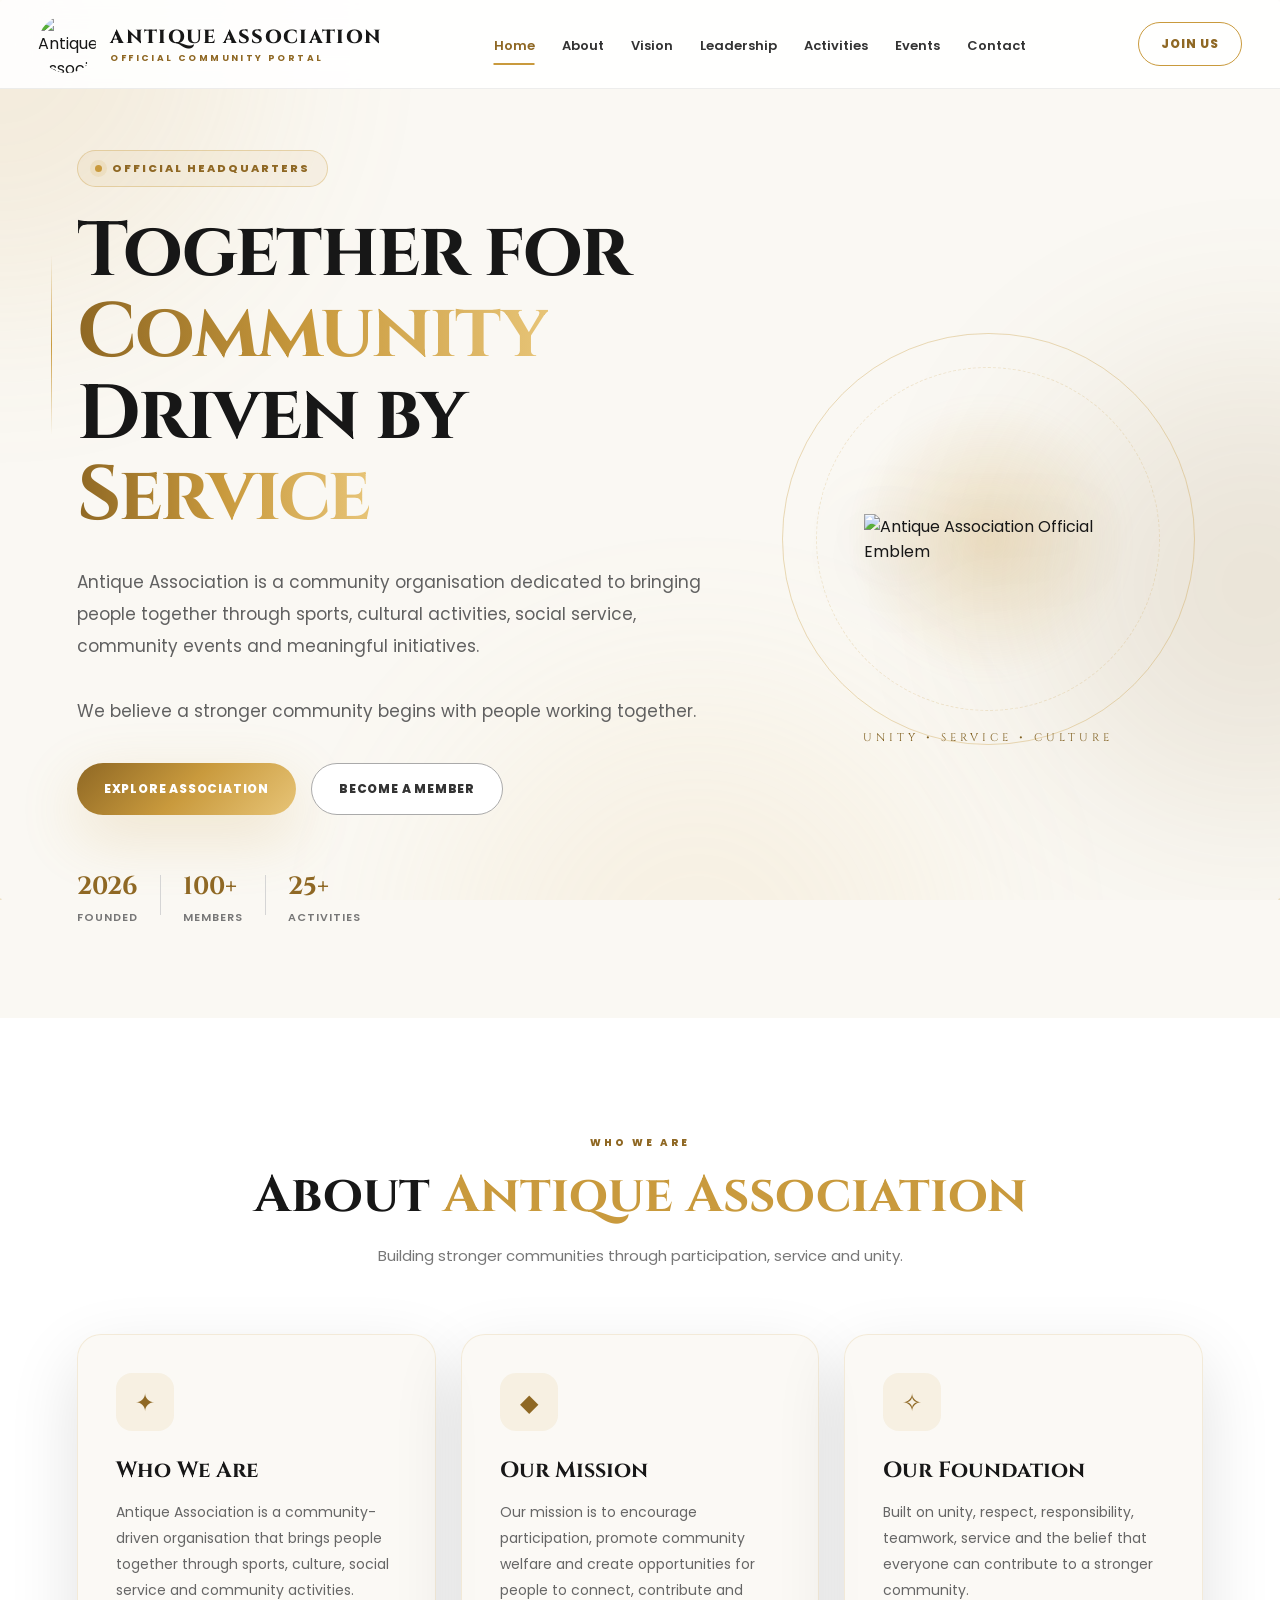
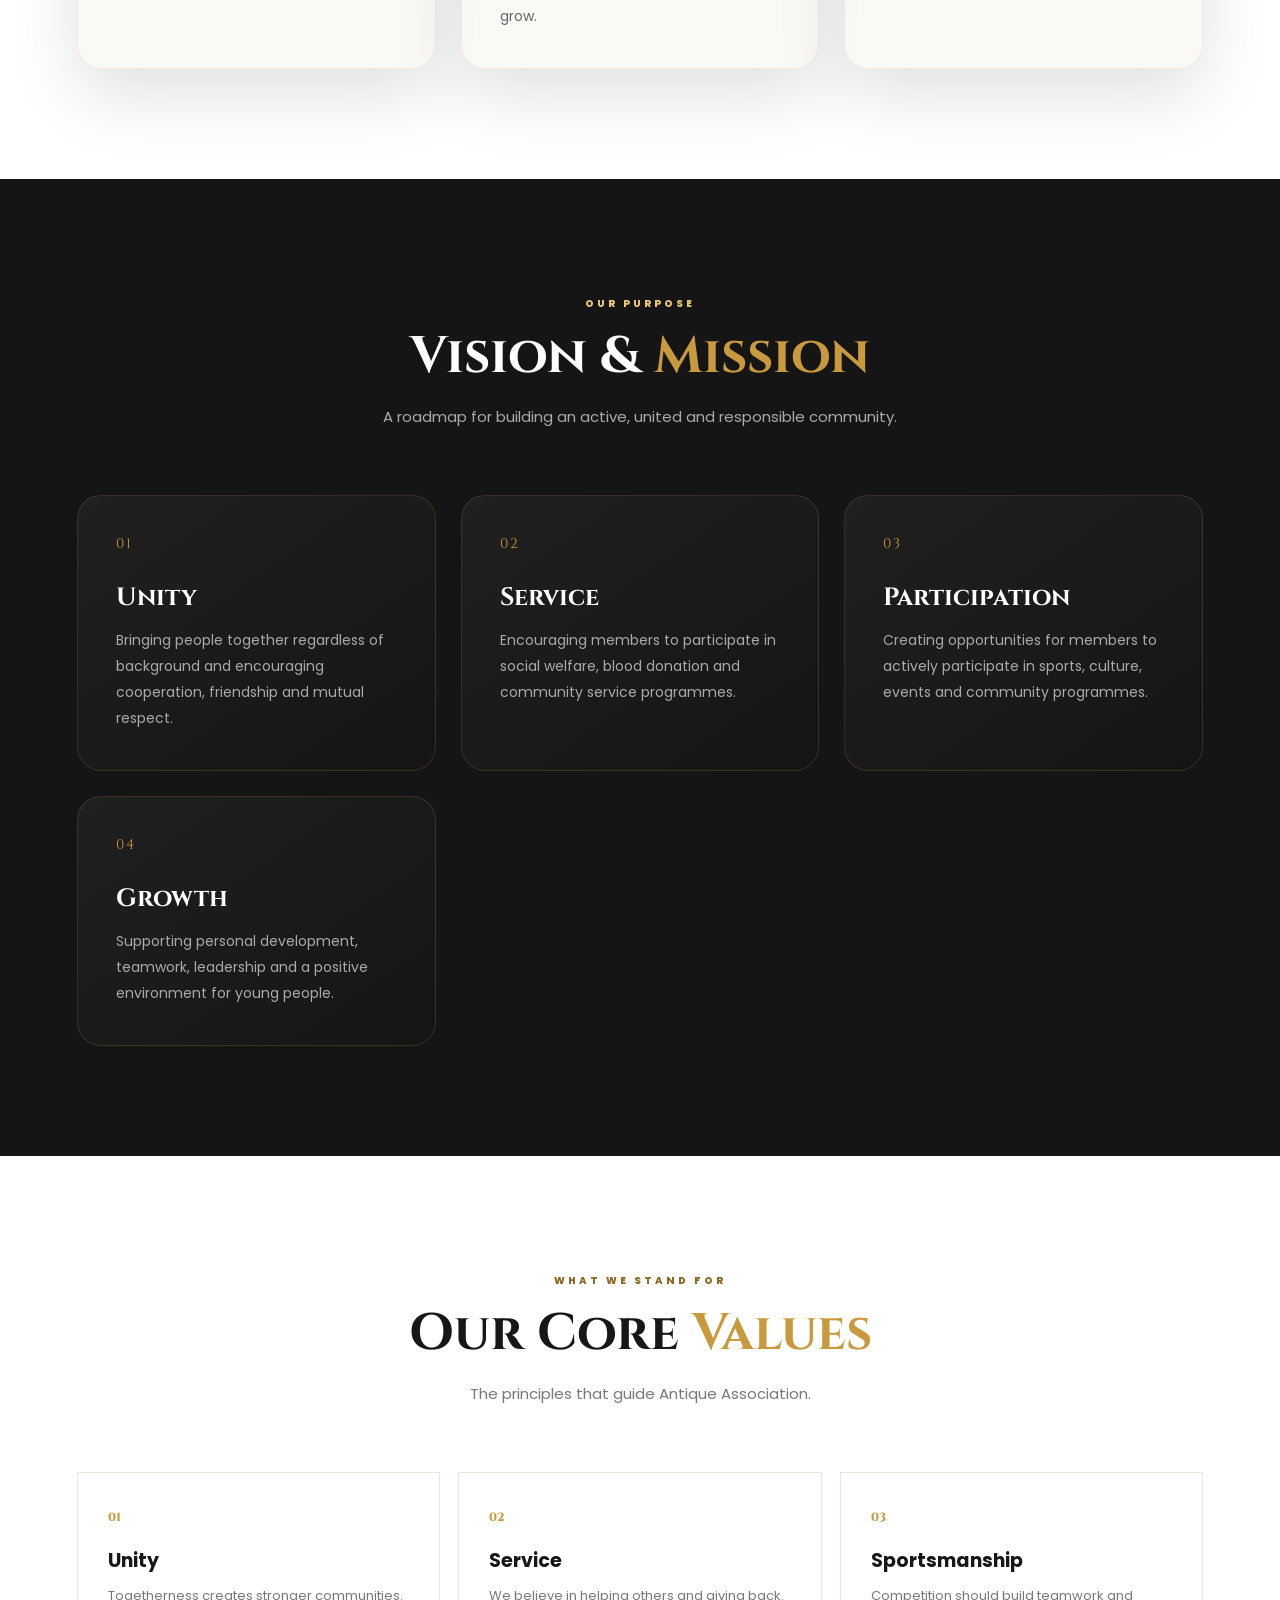
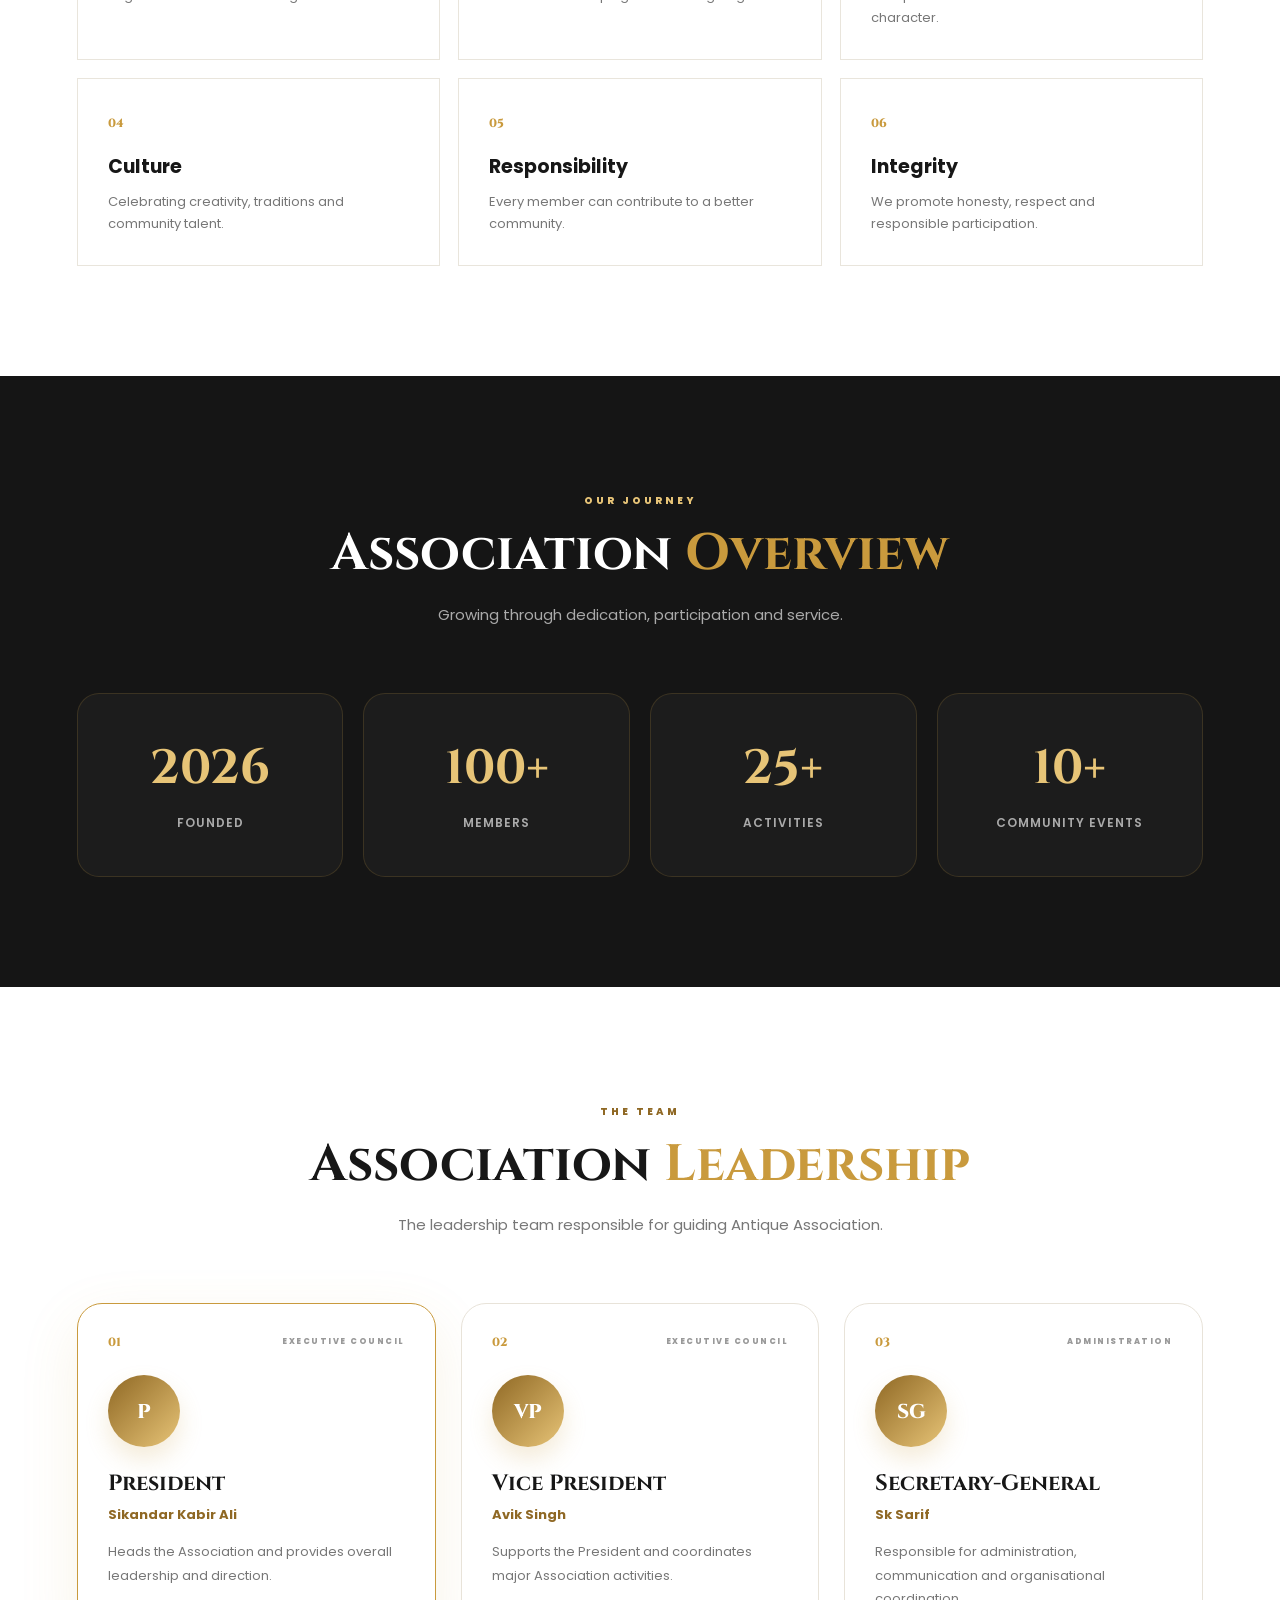
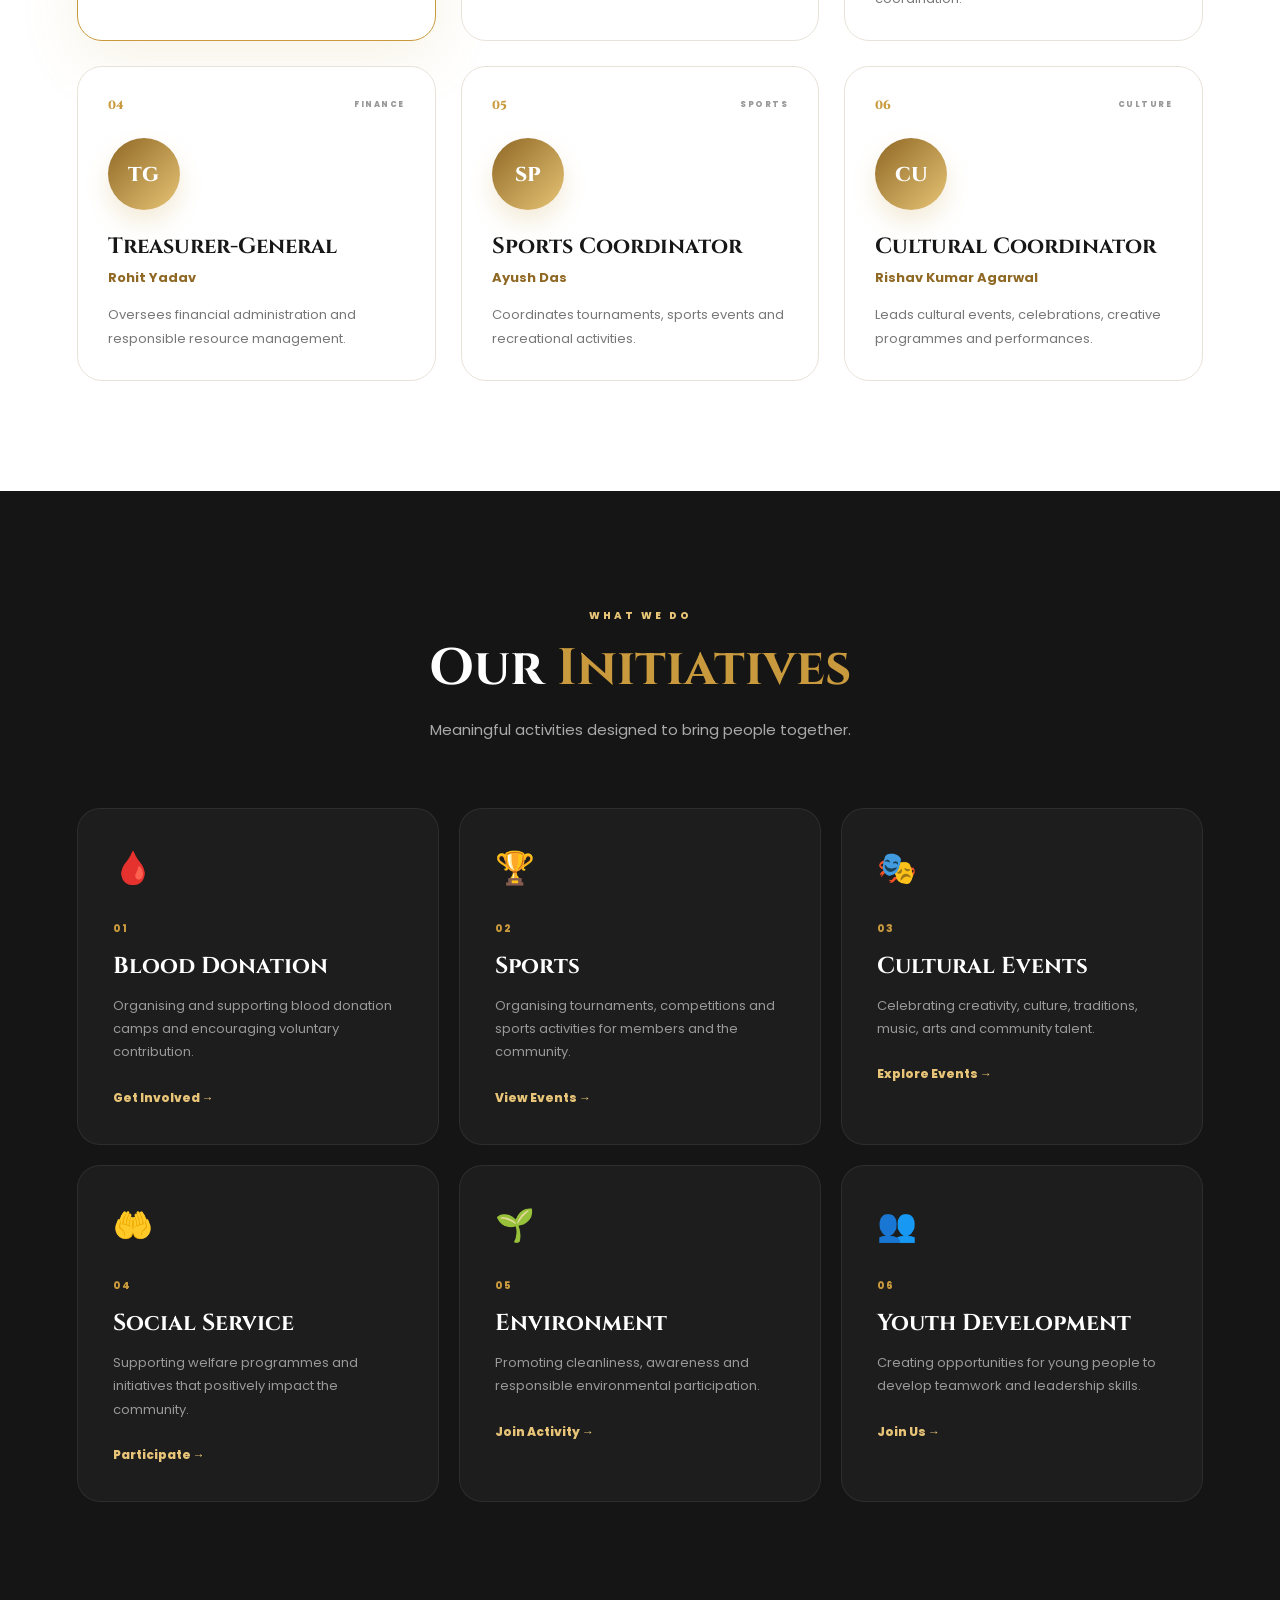
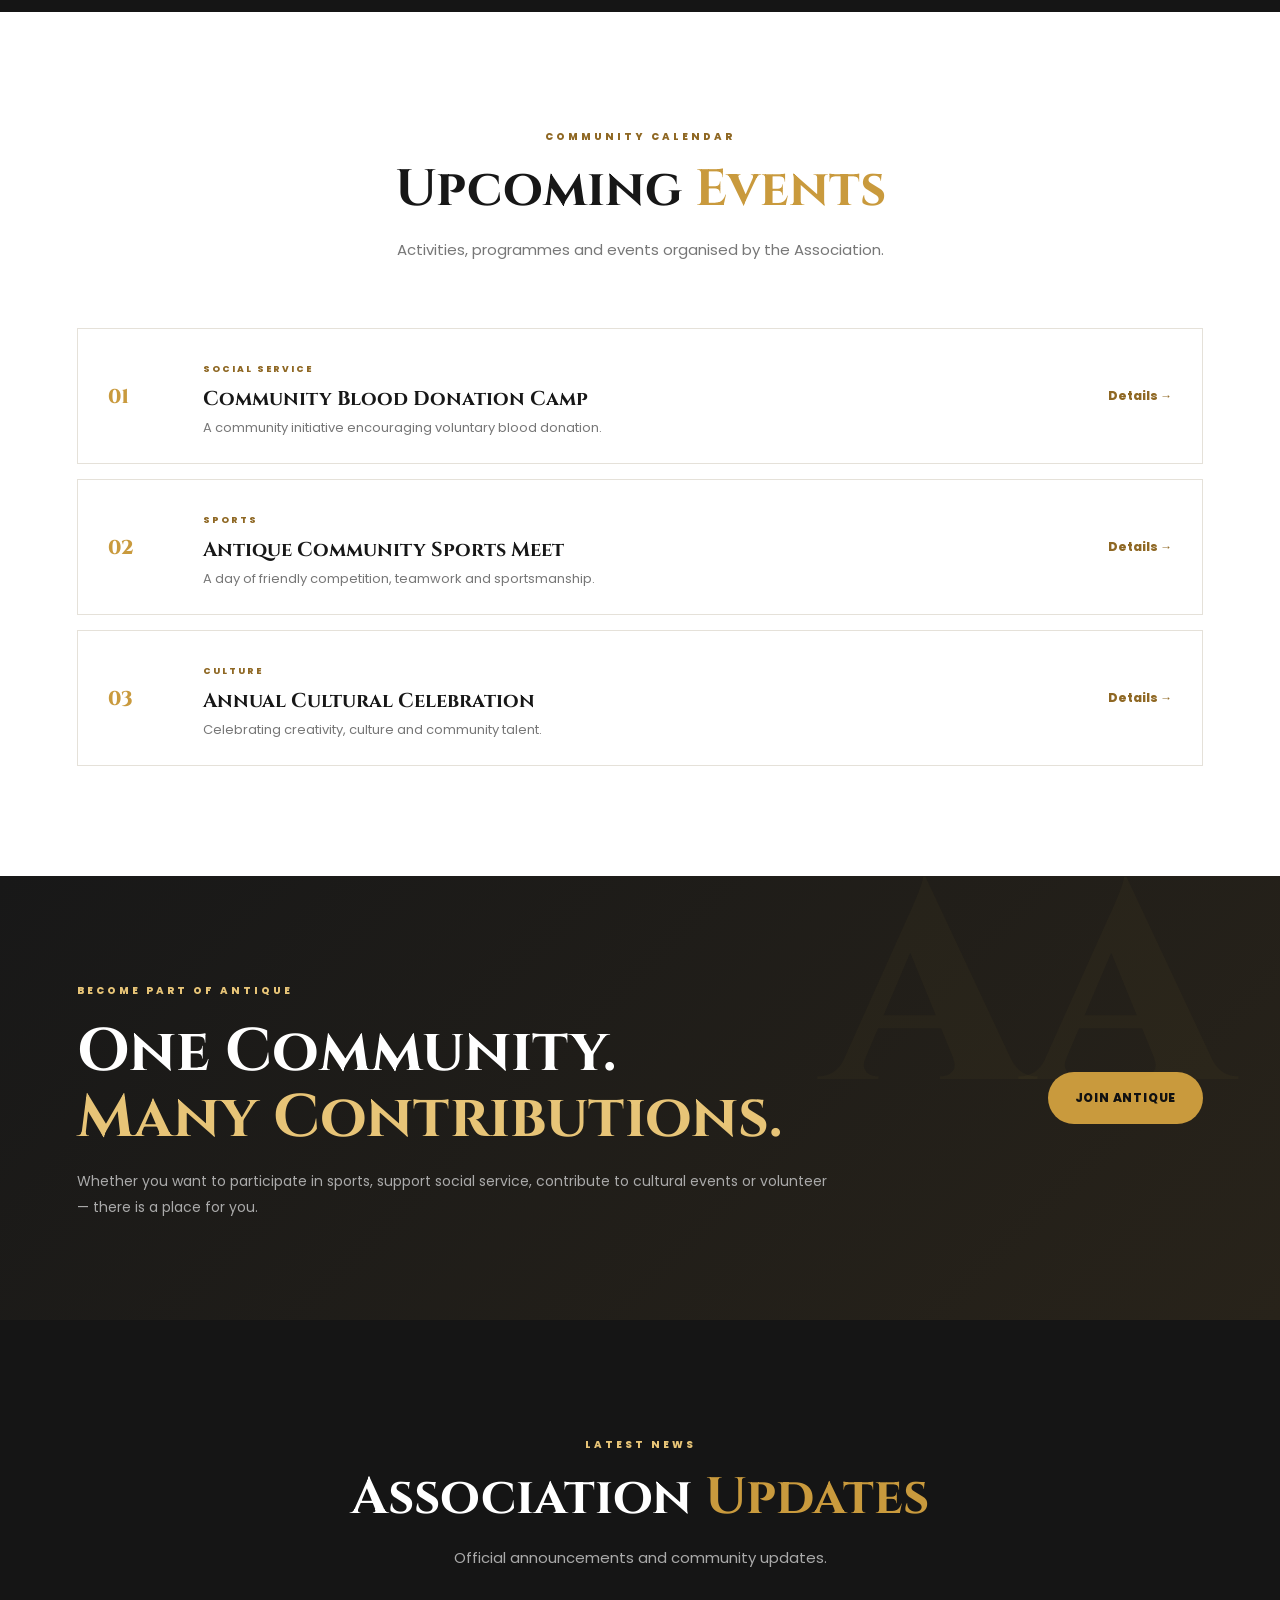
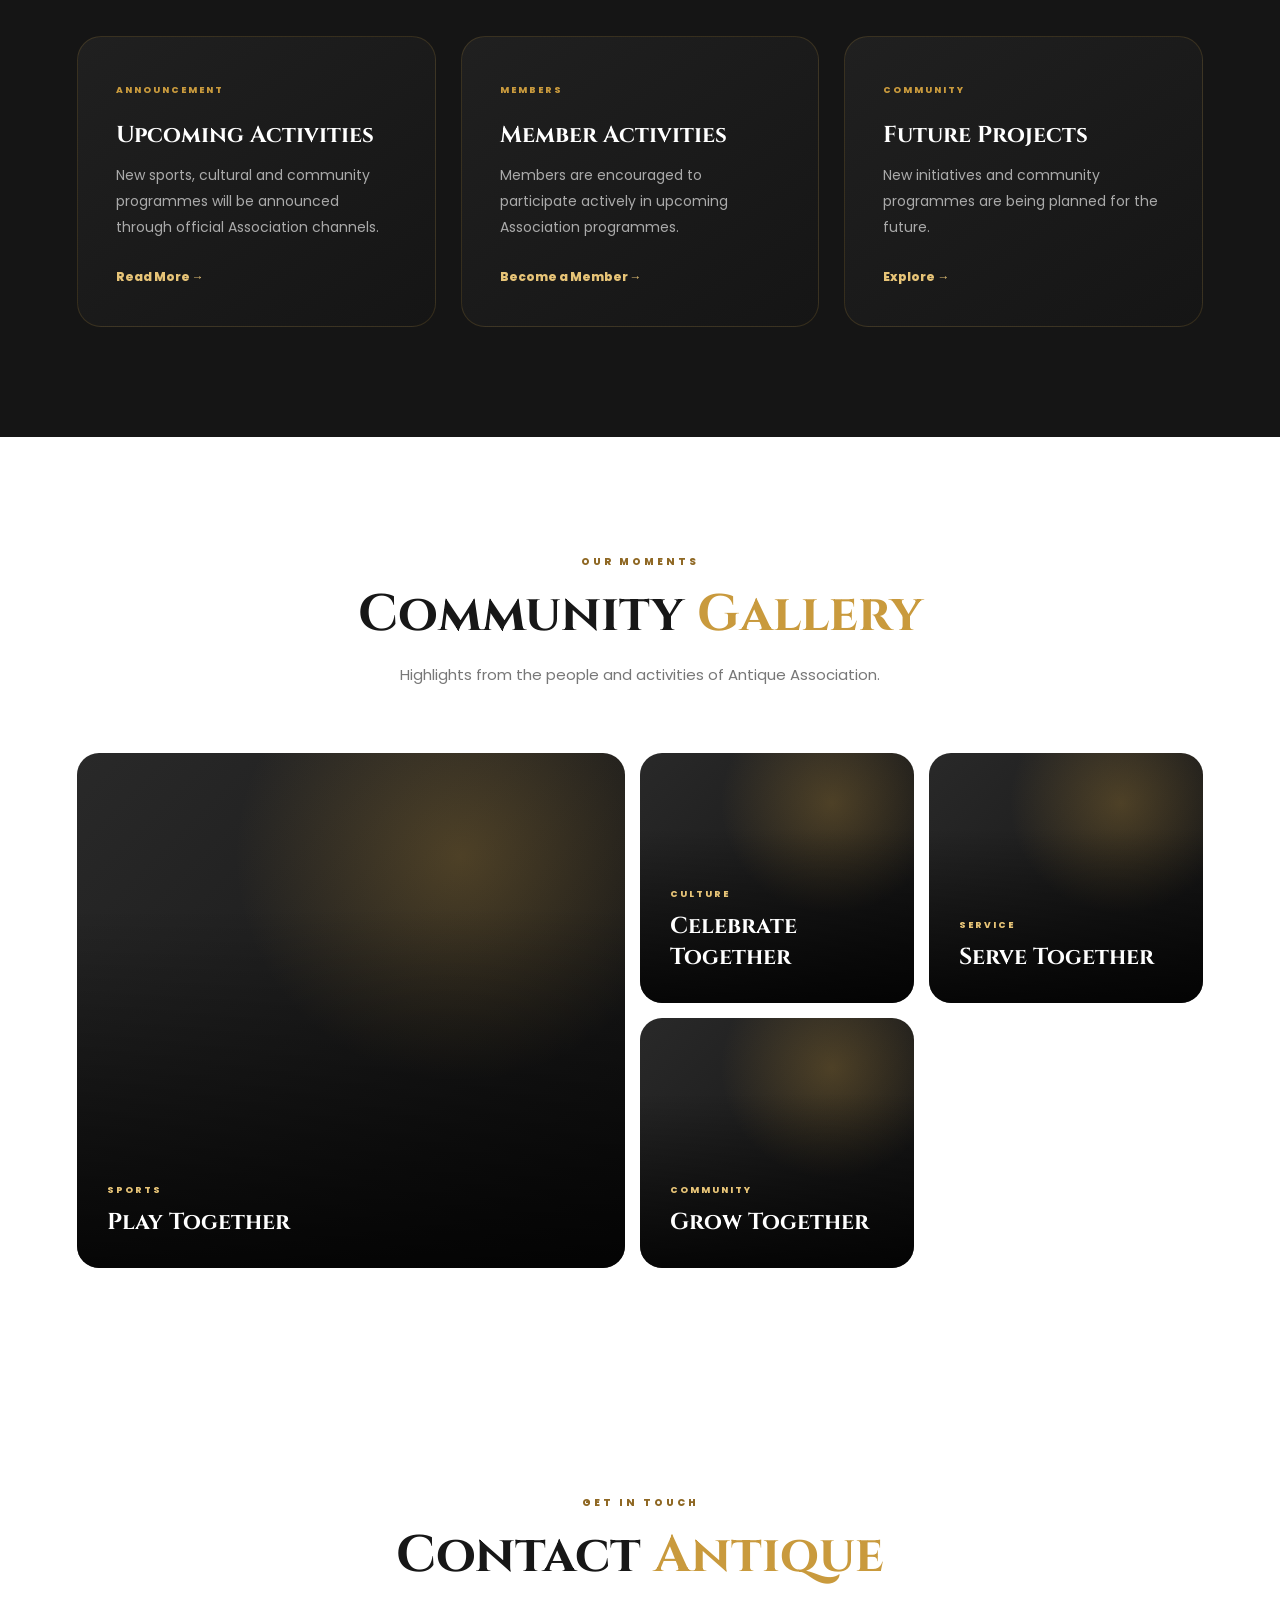
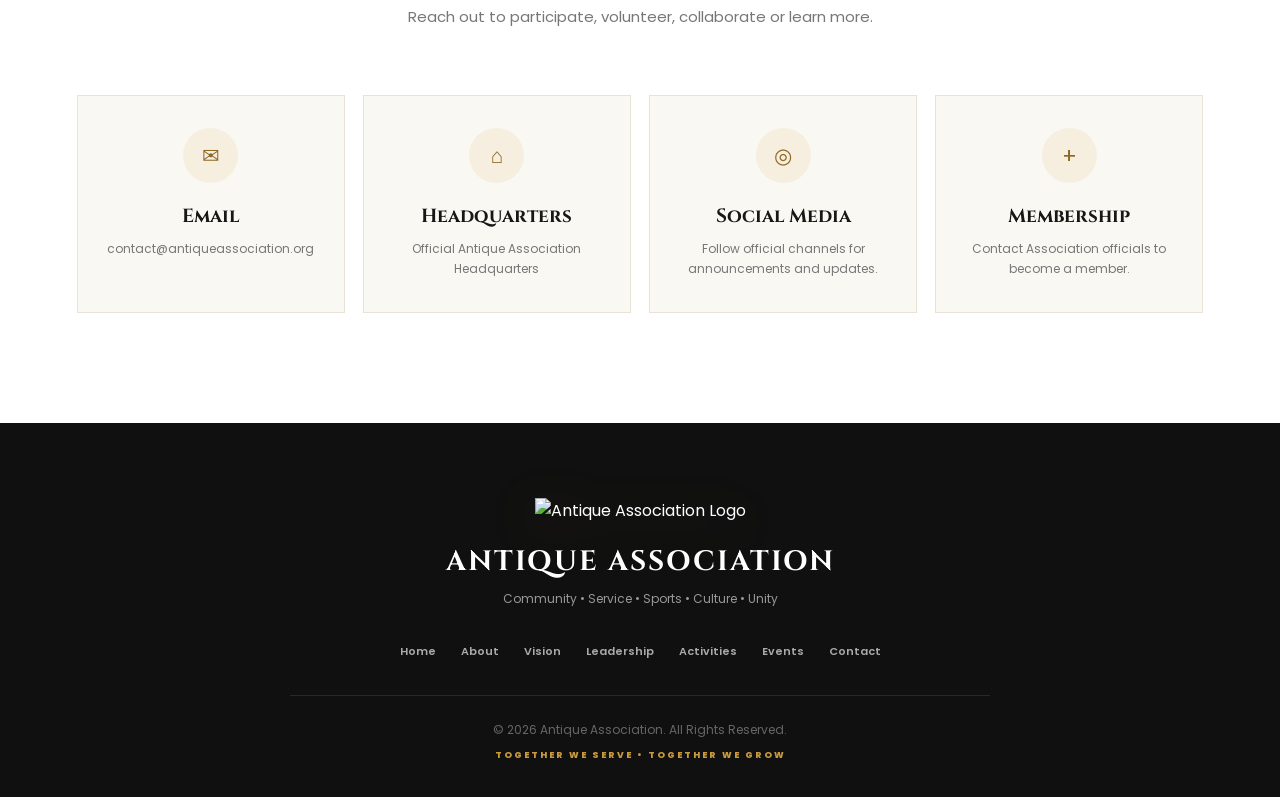
==== commit 3d780f7a: "Replace logo.png with logo1.png in index.html" ====
--- a/index.html
+++ b/index.html
@@ -1668,7 +1668,7 @@
 
 <a href="#home" class="logo">
 
-    <img src="logo.png" alt="Antique Association Logo">
+    <img src="logo1.png" alt="Antique Association Logo">
 
     <div class="logo-text">
         <h1>ANTIQUE ASSOCIATION</h1>
@@ -1798,7 +1798,7 @@
     <div class="logo-halo"></div>
 
     <img
-        src="logo.png"
+        src="logo1.png"
         alt="Antique Association Official Emblem"
         class="hero-logo"
     >
@@ -2794,7 +2794,7 @@
 
 <div class="footer-logo">
 
-<img src="logo.png" alt="Antique Association Logo">
+<img src="logo1.png" alt="Antique Association Logo">
 
 </div>
 
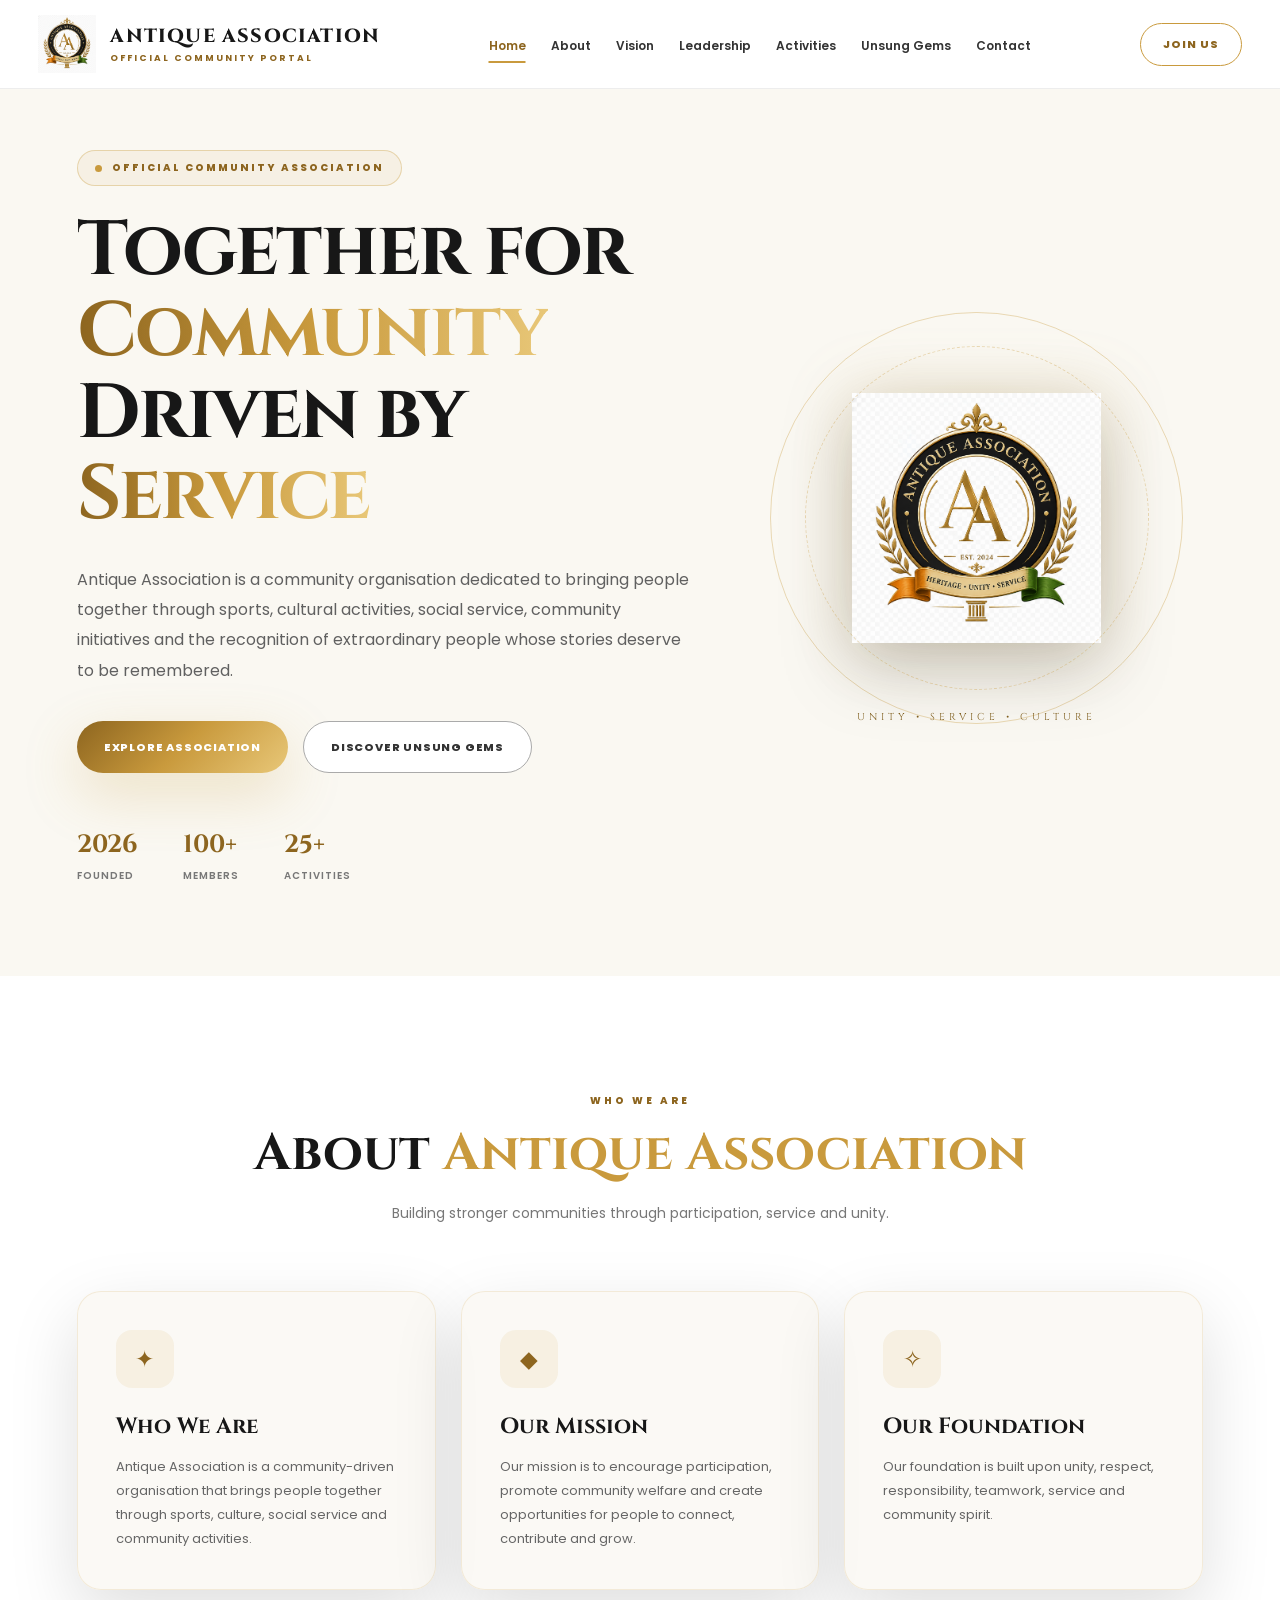
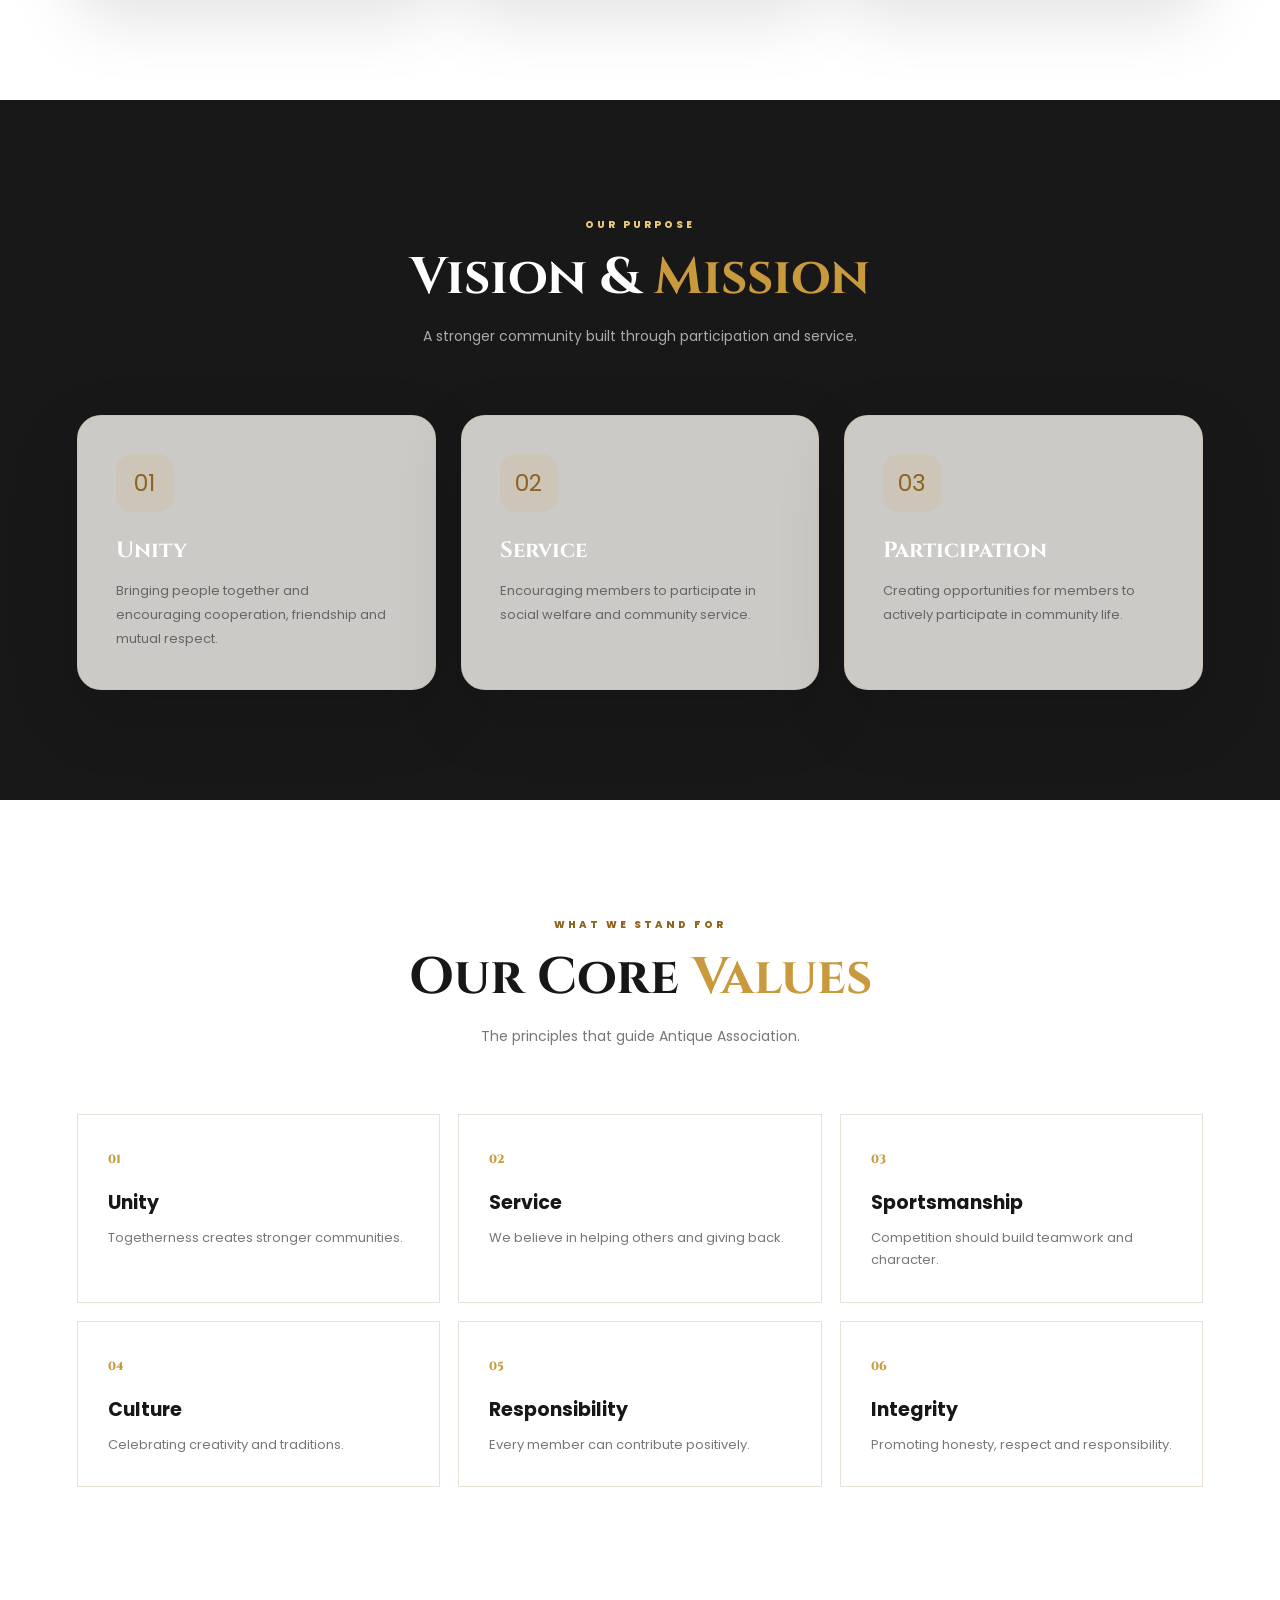
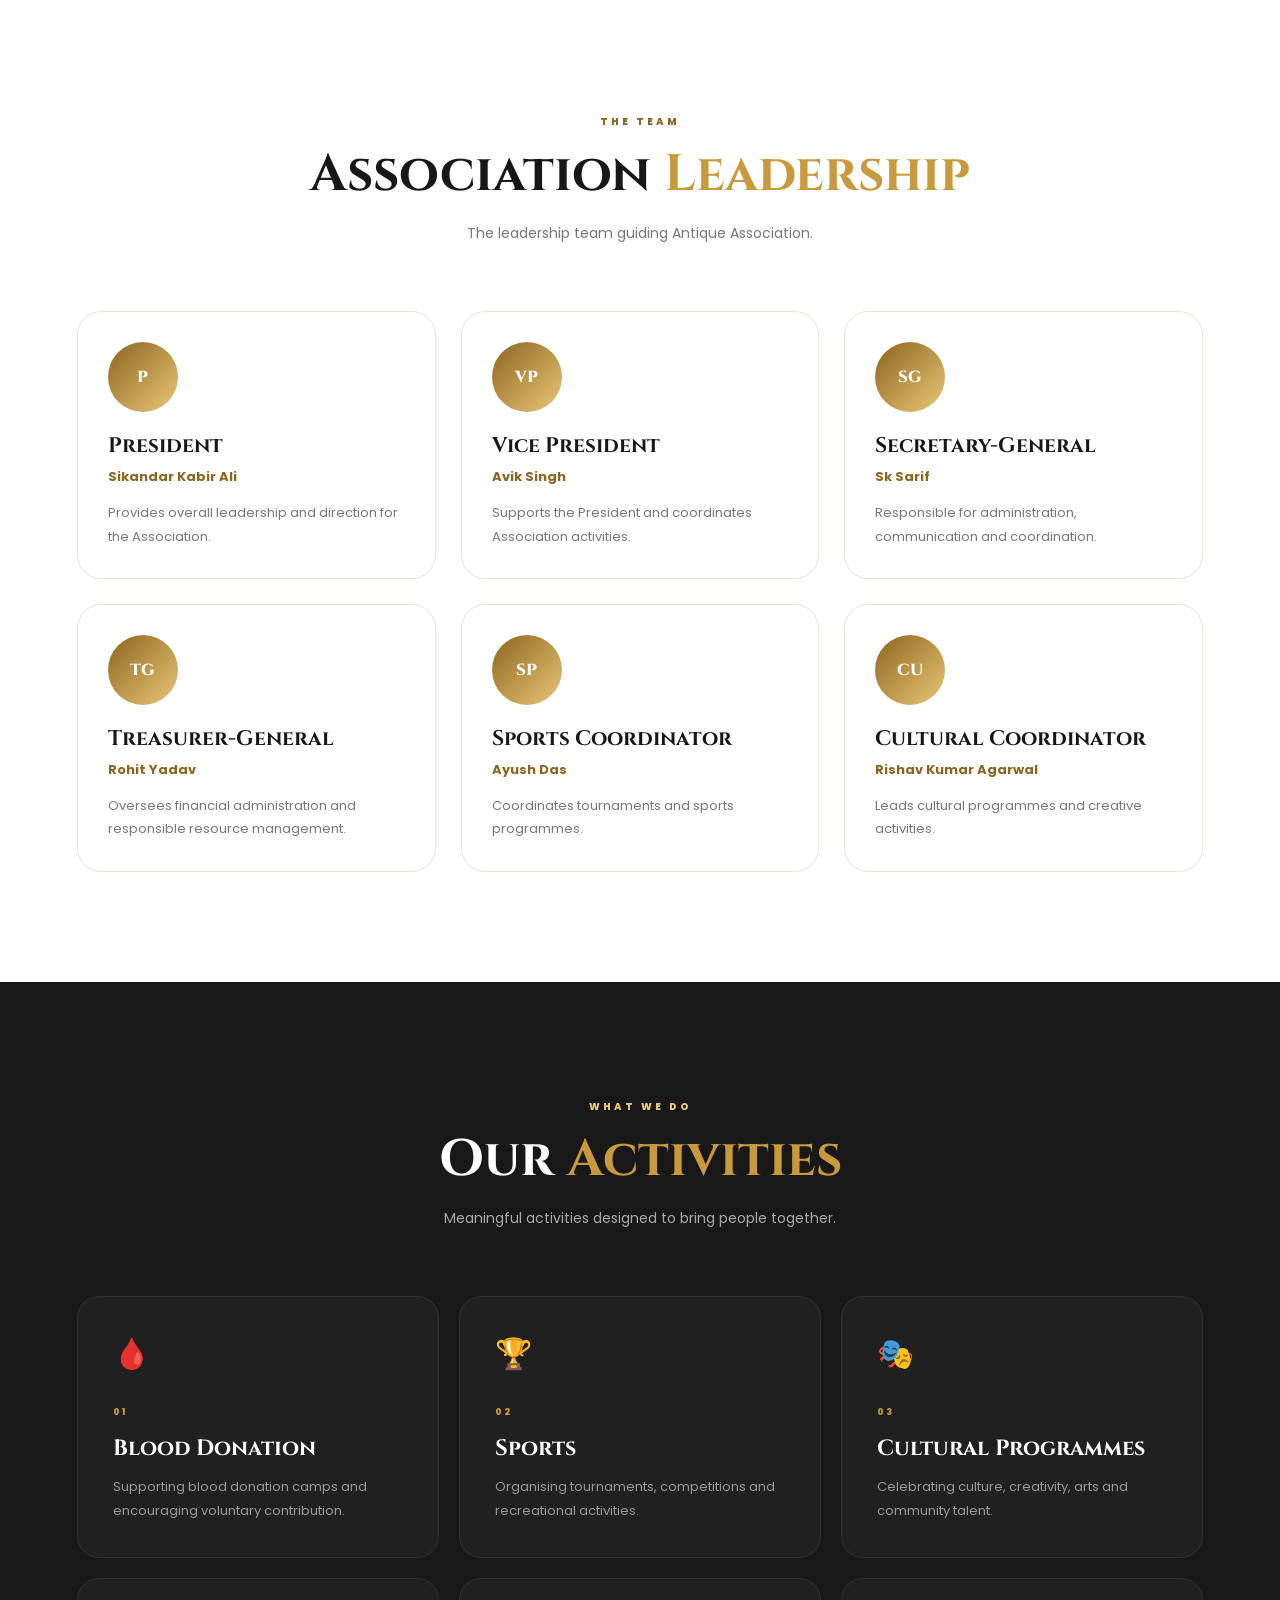
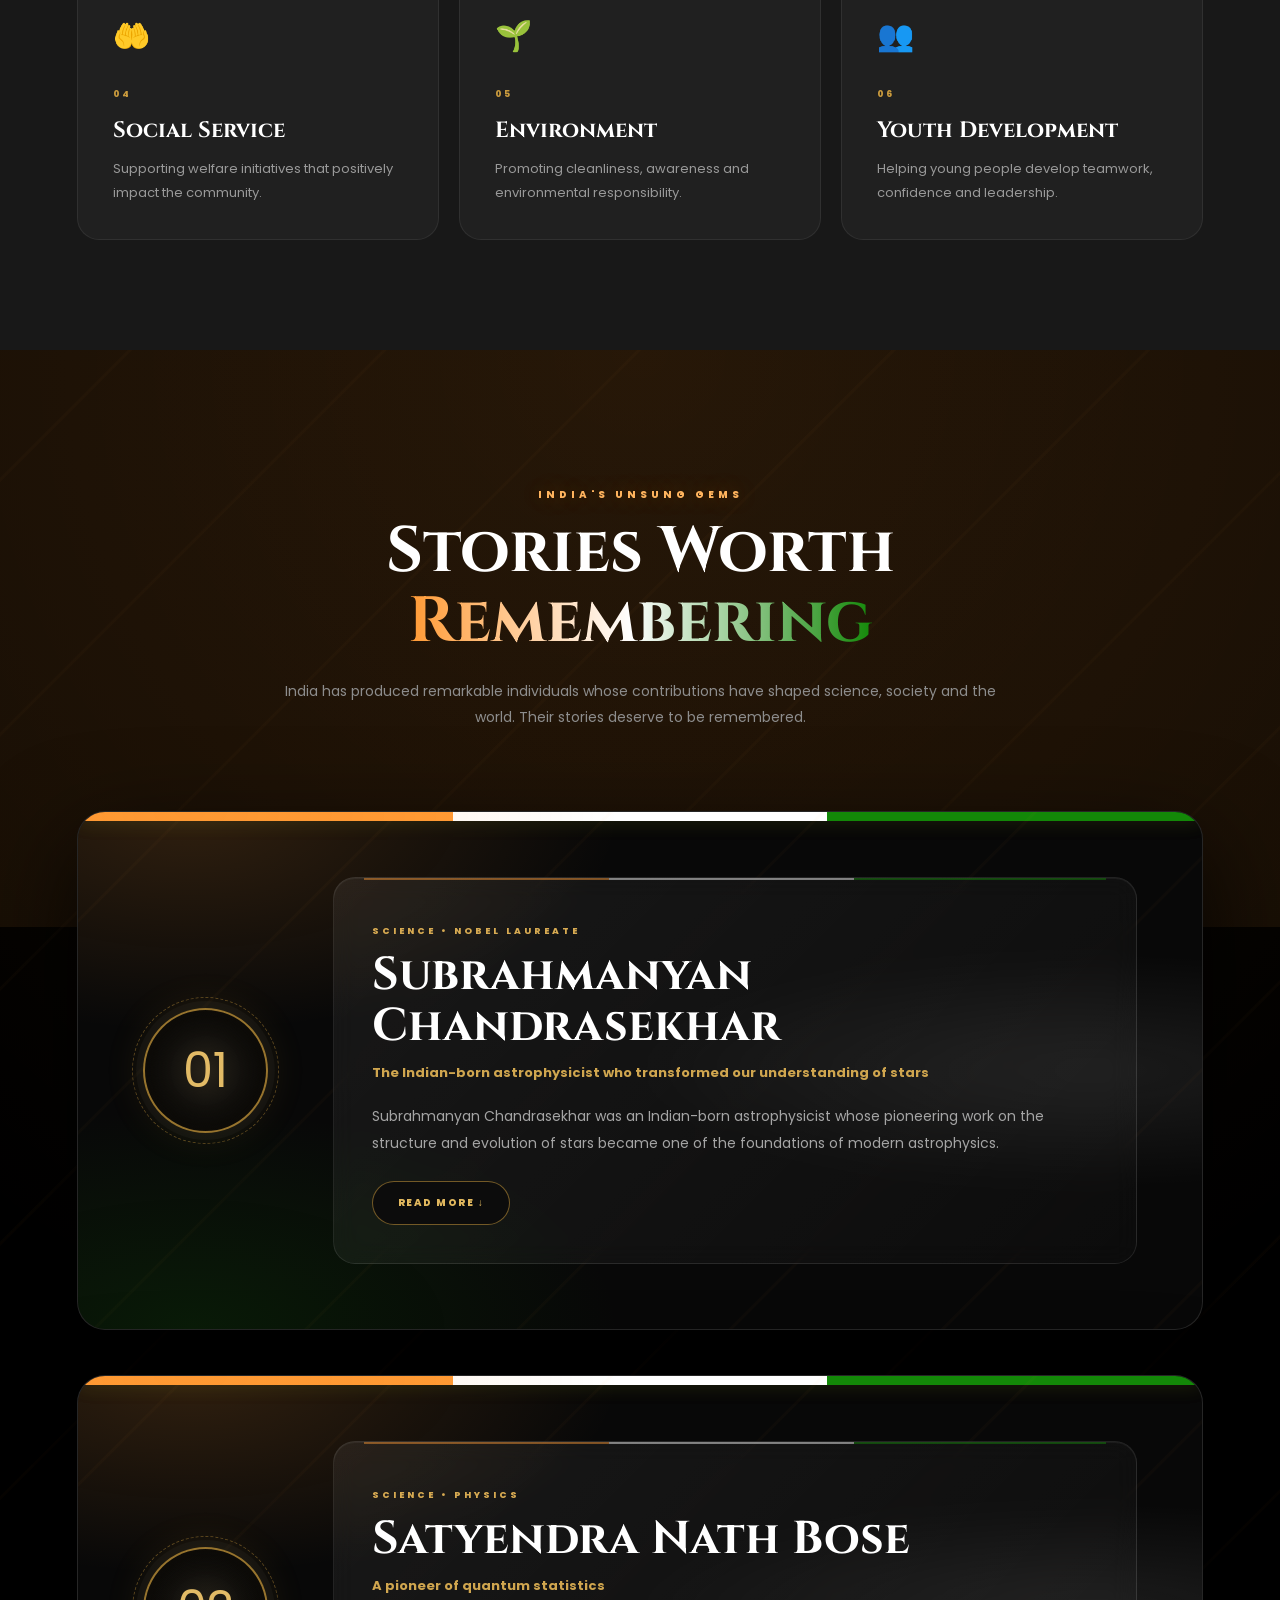
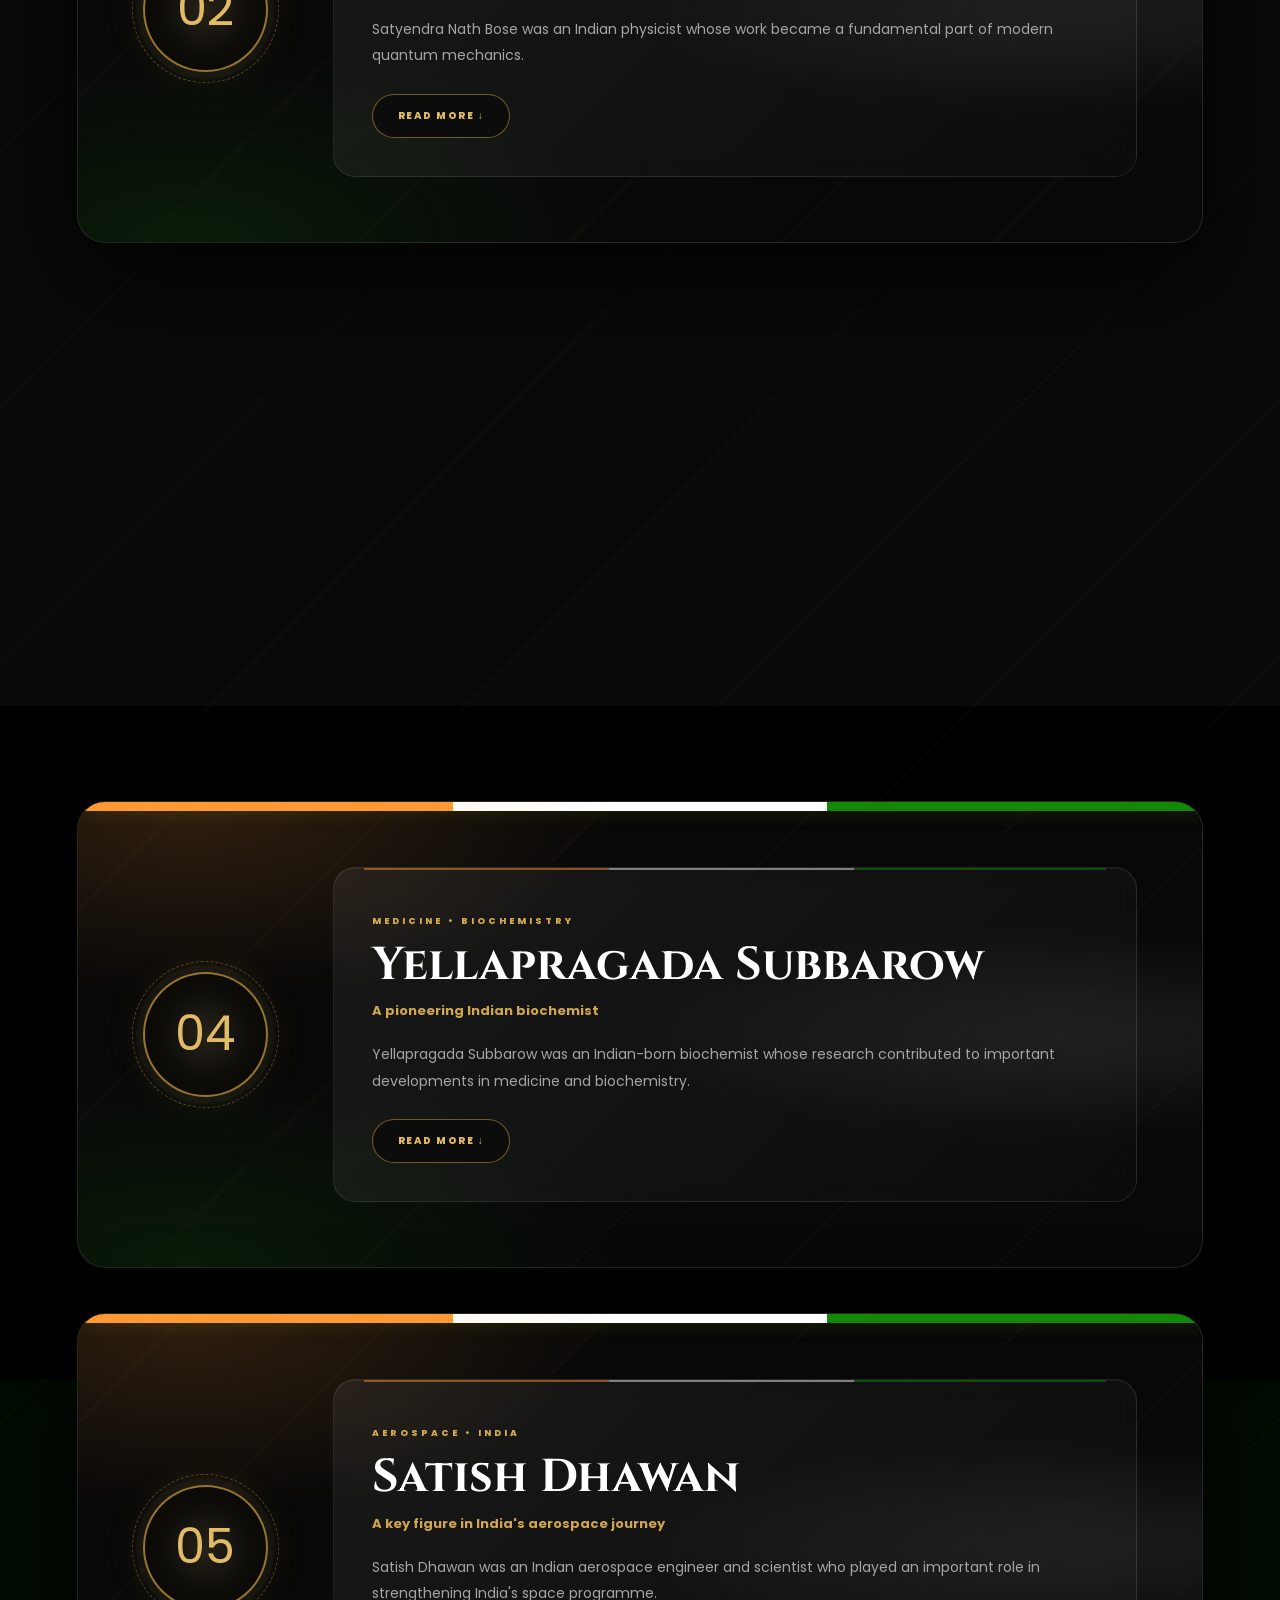
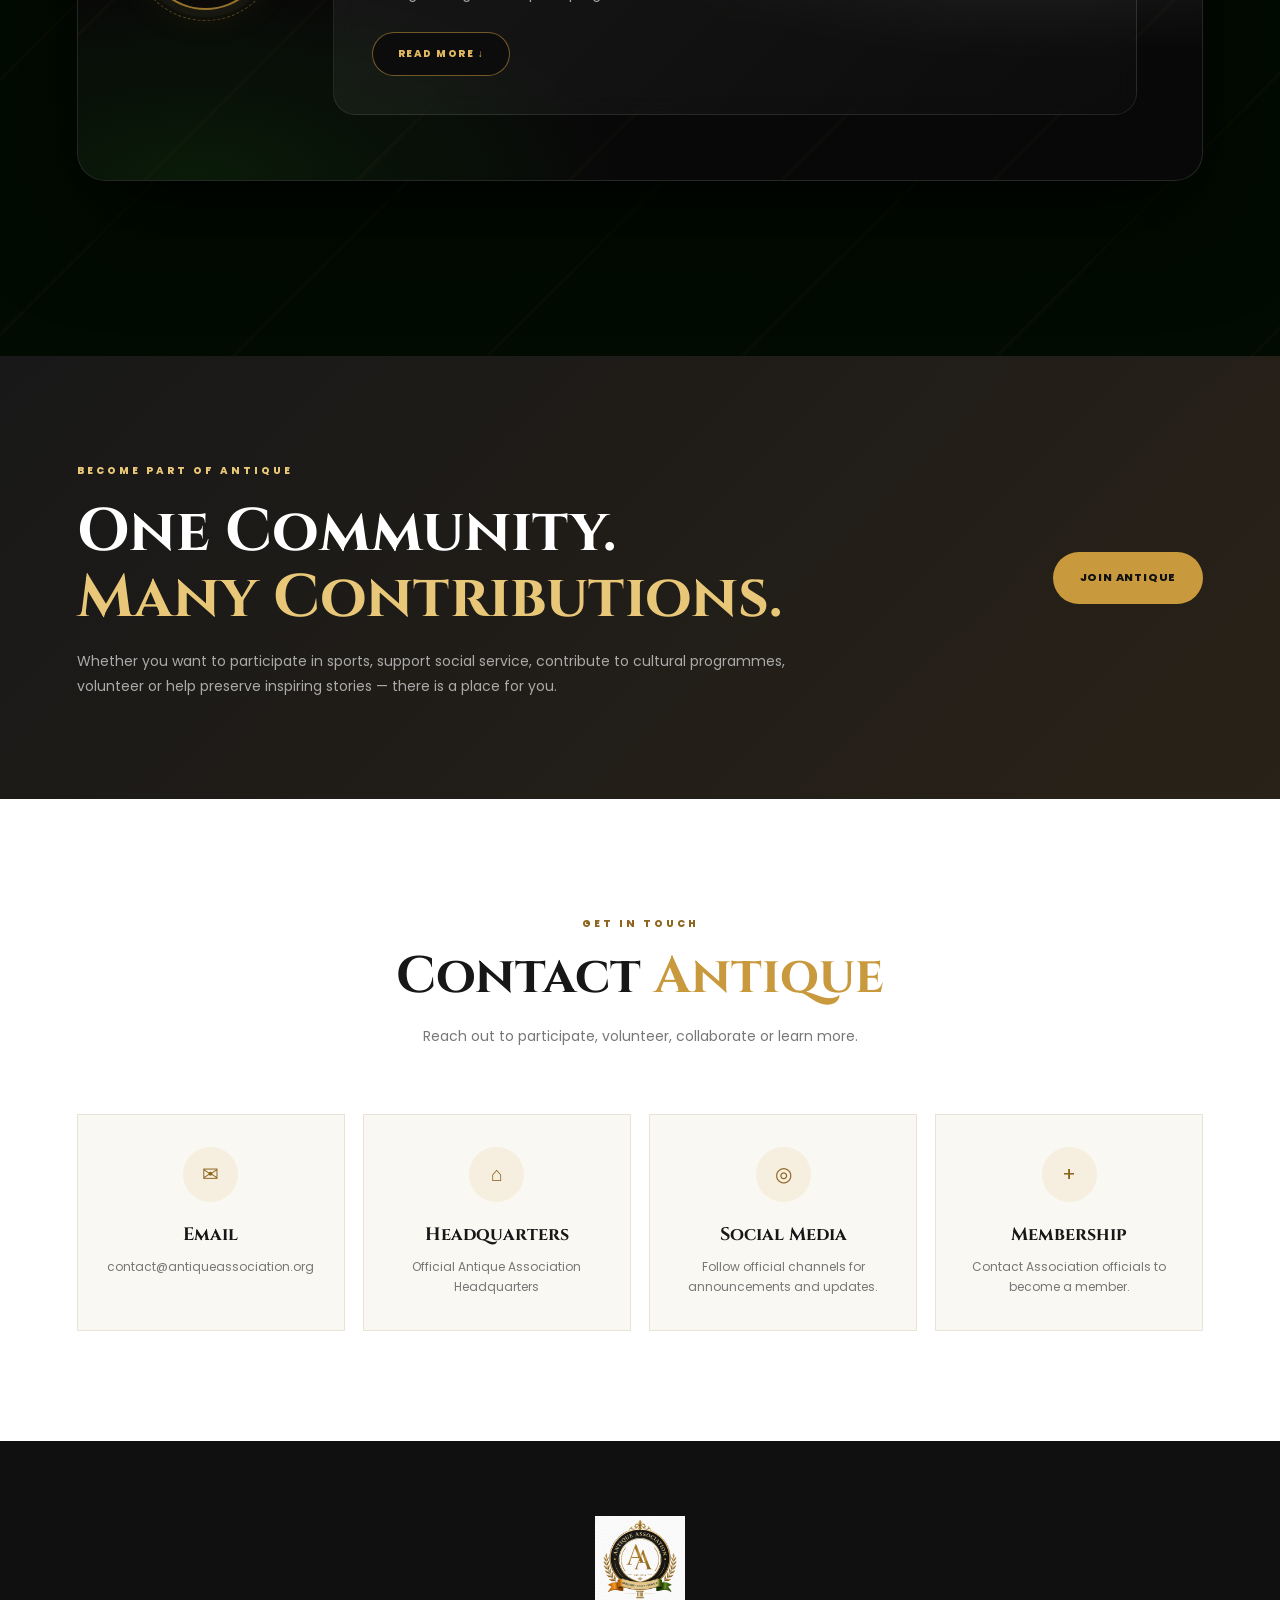
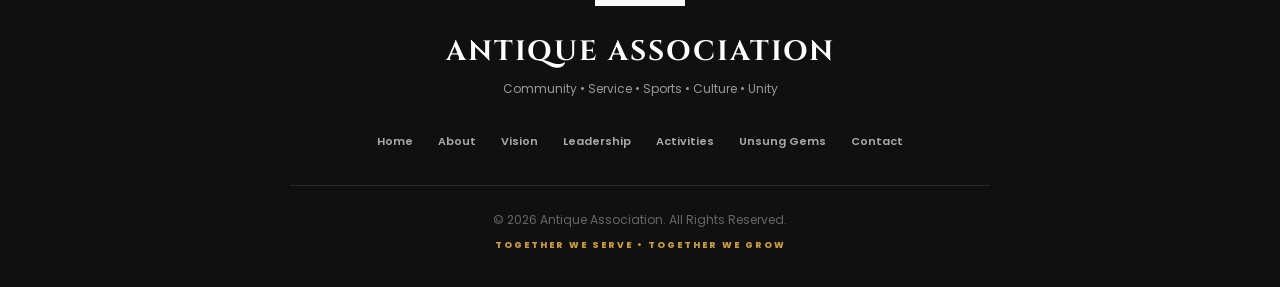
==== commit d5d48780: "Update index.html" ====
--- a/index.html
+++ b/index.html
@@ -5,7 +5,7 @@
 <meta name="viewport" content="width=device-width, initial-scale=1.0">
 
 <meta name="description"
-content="Antique Association — Community, Service, Sports, Culture and Unity.">
+content="Antique Association — Community, Service, Sports, Culture, Unity and Unsung Gems of India.">
 
 <title>Antique Association | Official Portal</title>
 
@@ -17,1625 +17,2069 @@
 <style>
 
 /* =========================================================
-   ANTIQUE ASSOCIATION
-   COMPLETE ONE-FILE WEBSITE
-========================================================= */
-
-:root{
-    --gold:#c99a3d;
-    --gold-light:#e7c477;
-    --gold-dark:#8f6824;
-
-    --charcoal:#151515;
-    --charcoal-2:#1d1d1d;
-    --charcoal-3:#242424;
-
-    --white:#ffffff;
-    --cream:#faf8f3;
-    --text:#555;
-    --muted:#8b8b8b;
-
-    --shadow:0 25px 70px rgba(0,0,0,.12);
-    --gold-shadow:0 20px 60px rgba(201,154,61,.22);
-
-    --radius:24px;
-}
-
-*{
-    margin:0;
-    padding:0;
-    box-sizing:border-box;
-}
-
-html{
-    scroll-behavior:smooth;
-}
-
-body{
-    font-family:'Poppins',sans-serif;
-    background:var(--cream);
-    color:#171717;
-    overflow-x:hidden;
-}
-
-a{
-    color:inherit;
-    text-decoration:none;
-}
-
-button,
-a{
-    -webkit-tap-highlight-color:transparent;
-}
-
-/* =========================================================
-   SCROLLBAR
-========================================================= */
-
-::-webkit-scrollbar{
-    width:9px;
-}
-
-::-webkit-scrollbar-track{
-    background:#111;
-}
-
-::-webkit-scrollbar-thumb{
-    background:linear-gradient(
+   ROOT
+========================================================= */
+
+:root {
+    --gold: #c99a3d;
+    --gold-light: #e8c778;
+    --gold-dark: #8d651f;
+
+    --black: #101010;
+    --dark: #181818;
+    --white: #ffffff;
+    --cream: #faf8f2;
+
+    --saffron: #ff9933;
+    --green: #138808;
+    --navy: #000080;
+
+    --shadow: 0 25px 70px rgba(0,0,0,.13);
+}
+
+/* =========================================================
+   RESET
+========================================================= */
+
+* {
+    margin: 0;
+    padding: 0;
+    box-sizing: border-box;
+}
+
+html {
+    scroll-behavior: smooth;
+}
+
+body {
+    font-family: "Poppins", sans-serif;
+    background: var(--cream);
+    color: #171717;
+    overflow-x: hidden;
+}
+
+a {
+    text-decoration: none;
+    color: inherit;
+}
+
+button {
+    font-family: inherit;
+}
+
+img {
+    max-width: 100%;
+}
+
+/* =========================================================
+   SCROLL BAR
+========================================================= */
+
+::-webkit-scrollbar {
+    width: 9px;
+}
+
+::-webkit-scrollbar-track {
+    background: #111;
+}
+
+::-webkit-scrollbar-thumb {
+    background: linear-gradient(
         180deg,
-        var(--gold-light),
-        var(--gold),
-        var(--gold-dark)
+        var(--saffron),
+        white,
+        var(--green)
     );
-    border-radius:20px;
-}
-
-/* =========================================================
-   PROGRESS
-========================================================= */
-
-#progress{
-    position:fixed;
-    top:0;
-    left:0;
-    width:0%;
-    height:4px;
-    background:linear-gradient(
+    border-radius: 20px;
+}
+
+/* =========================================================
+   SCROLL PROGRESS
+========================================================= */
+
+#progress {
+    position: fixed;
+    top: 0;
+    left: 0;
+    width: 0%;
+    height: 4px;
+    background: linear-gradient(
         90deg,
-        var(--gold-dark),
-        var(--gold-light),
-        var(--gold)
+        var(--saffron),
+        white,
+        var(--green)
     );
-    z-index:99999;
-}
-
-/* =========================================================
-   BACKGROUND
-========================================================= */
-
-#particles{
-    position:fixed;
-    inset:0;
-    width:100%;
-    height:100%;
-    pointer-events:none;
-    z-index:-3;
-    opacity:.3;
-}
-
-.background{
-    position:fixed;
-    inset:0;
-    overflow:hidden;
-    pointer-events:none;
-    z-index:-4;
-}
-
-.blob{
-    position:absolute;
-    border-radius:50%;
-    filter:blur(100px);
-    opacity:.12;
-    animation:blobMove 16s ease-in-out infinite alternate;
-}
-
-.blob.one{
-    width:500px;
-    height:500px;
-    background:var(--gold);
-    left:-250px;
-    top:-200px;
-}
-
-.blob.two{
-    width:450px;
-    height:450px;
-    background:#806020;
-    right:-200px;
-    top:40%;
-    animation-delay:3s;
-}
-
-.blob.three{
-    width:500px;
-    height:500px;
-    background:var(--gold-light);
-    left:35%;
-    bottom:-300px;
-    animation-delay:6s;
-}
-
-@keyframes blobMove{
-    from{
-        transform:translate(0,0) scale(1);
-    }
-    to{
-        transform:translate(80px,60px) scale(1.1);
-    }
+    z-index: 99999;
 }
 
 /* =========================================================
    HEADER
 ========================================================= */
 
-header{
-    position:fixed;
-    top:0;
-    left:0;
-    width:100%;
-    z-index:5000;
-
-    background:rgba(255,255,255,.9);
-    backdrop-filter:blur(20px);
-    -webkit-backdrop-filter:blur(20px);
-
-    border-bottom:1px solid rgba(0,0,0,.07);
-
-    transition:.35s ease;
-}
-
-header.scrolled{
-    background:rgba(255,255,255,.97);
-    box-shadow:0 15px 45px rgba(0,0,0,.12);
-}
-
-.navbar{
-    width:min(1400px,94%);
-    height:88px;
-    margin:auto;
-
-    display:flex;
-    align-items:center;
-    justify-content:space-between;
-    gap:30px;
+header {
+    position: fixed;
+    top: 0;
+    left: 0;
+    width: 100%;
+    z-index: 5000;
+
+    background: rgba(255,255,255,.94);
+    backdrop-filter: blur(18px);
+
+    border-bottom: 1px solid rgba(0,0,0,.07);
+
+    transition: .35s ease;
+}
+
+header.scrolled {
+    box-shadow: 0 15px 45px rgba(0,0,0,.12);
+}
+
+.navbar {
+    width: min(1400px, 94%);
+    height: 88px;
+    margin: auto;
+
+    display: flex;
+    align-items: center;
+    justify-content: space-between;
+
+    gap: 30px;
 }
 
 /* =========================================================
    LOGO
 ========================================================= */
 
-.logo{
-    display:flex;
-    align-items:center;
-    gap:14px;
-    min-width:max-content;
-}
-
-.logo img{
-    width:58px;
-    height:58px;
-    object-fit:contain;
-    border-radius:50%;
-    transition:.4s;
-}
-
-.logo:hover img{
-    transform:rotate(-5deg) scale(1.06);
-}
-
-.logo-text h1{
-    font-family:'Cinzel',serif;
-    font-size:19px;
-    letter-spacing:1.3px;
-    font-weight:800;
-}
-
-.logo-text p{
-    margin-top:2px;
-    color:var(--gold-dark);
-    font-size:9px;
-    font-weight:700;
-    letter-spacing:2.4px;
+.logo {
+    display: flex;
+    align-items: center;
+    gap: 14px;
+}
+
+.logo img {
+    width: 58px;
+    height: 58px;
+    object-fit: contain;
+
+    transition: .4s;
+}
+
+.logo:hover img {
+    transform: scale(1.07) rotate(-4deg);
+}
+
+.logo-text h1 {
+    font-family: "Cinzel", serif;
+    font-size: 19px;
+    font-weight: 800;
+    letter-spacing: 1.2px;
+}
+
+.logo-text p {
+    color: var(--gold-dark);
+    font-size: 9px;
+    font-weight: 700;
+    letter-spacing: 2px;
+    margin-top: 3px;
 }
 
 /* =========================================================
    NAVIGATION
 ========================================================= */
 
-.nav-links{
-    display:flex;
-    align-items:center;
-    gap:27px;
-    list-style:none;
-}
-
-.nav-links a{
-    position:relative;
-    color:#333;
-    font-size:13px;
-    font-weight:600;
-    transition:.3s;
+.nav-links {
+    display: flex;
+    align-items: center;
+    gap: 25px;
+    list-style: none;
+}
+
+.nav-links a {
+    position: relative;
+
+    color: #333;
+    font-size: 12px;
+    font-weight: 600;
+
+    transition: .3s;
 }
 
 .nav-links a:hover,
-.nav-links a.active{
-    color:var(--gold-dark);
-}
-
-.nav-links a::after{
-    content:"";
-    position:absolute;
-    left:50%;
-    bottom:-10px;
-    width:0;
-    height:2px;
-    background:var(--gold);
-    transform:translateX(-50%);
-    transition:.3s;
+.nav-links a.active {
+    color: var(--gold-dark);
+}
+
+.nav-links a::after {
+    content: "";
+
+    position: absolute;
+    left: 50%;
+    bottom: -9px;
+
+    width: 0;
+    height: 2px;
+
+    background: var(--gold);
+
+    transform: translateX(-50%);
+    transition: .3s;
 }
 
 .nav-links a:hover::after,
-.nav-links a.active::after{
-    width:100%;
-}
-
-.nav-button{
-    padding:12px 22px;
-    border:1px solid var(--gold);
-    color:var(--gold-dark);
-    font-size:12px;
-    font-weight:800;
-    letter-spacing:1px;
-    border-radius:30px;
-    transition:.3s;
-}
-
-.nav-button:hover{
-    background:var(--gold);
-    color:white;
-    transform:translateY(-2px);
-}
-
-/* MOBILE MENU */
-
-.menu-btn{
-    display:none;
-    width:44px;
-    height:44px;
-    border:1px solid #ddd;
-    border-radius:12px;
-    background:white;
-    cursor:pointer;
-}
-
-.menu-btn span{
-    display:block;
-    width:21px;
-    height:2px;
-    background:#222;
-    margin:4px auto;
+.nav-links a.active::after {
+    width: 100%;
+}
+
+.nav-button {
+    padding: 12px 22px;
+
+    border: 1px solid var(--gold);
+    border-radius: 30px;
+
+    color: var(--gold-dark);
+
+    font-size: 11px;
+    font-weight: 800;
+    letter-spacing: 1px;
+
+    transition: .3s;
+}
+
+.nav-button:hover {
+    background: var(--gold);
+    color: white;
+
+    transform: translateY(-2px);
+}
+
+/* =========================================================
+   MOBILE MENU
+========================================================= */
+
+.menu-btn {
+    display: none;
+
+    width: 44px;
+    height: 44px;
+
+    border: 1px solid #ddd;
+    border-radius: 12px;
+
+    background: white;
+
+    cursor: pointer;
+}
+
+.menu-btn span {
+    display: block;
+
+    width: 21px;
+    height: 2px;
+
+    background: #222;
+
+    margin: 4px auto;
 }
 
 /* =========================================================
    HERO
 ========================================================= */
 
-.hero{
-    min-height:100vh;
-    padding:150px 6% 90px;
-
-    display:grid;
-    grid-template-columns:1.2fr .8fr;
-    align-items:center;
-    gap:60px;
-
-    position:relative;
-}
-
-.hero::before{
-    content:"";
-    position:absolute;
-    width:1px;
-    height:180px;
-    background:linear-gradient(
-        transparent,
-        var(--gold),
-        transparent
-    );
-    left:4%;
-    top:25%;
-}
-
-.hero-content{
-    max-width:800px;
-}
-
-.hero-tag{
-    display:inline-flex;
-    align-items:center;
-    gap:10px;
-
-    padding:9px 17px;
-    border:1px solid rgba(201,154,61,.35);
-    background:rgba(201,154,61,.08);
-    color:var(--gold-dark);
-
-    font-size:11px;
-    font-weight:800;
-    letter-spacing:2px;
-
-    border-radius:30px;
-    margin-bottom:25px;
-}
-
-.hero-tag::before{
-    content:"";
-    width:7px;
-    height:7px;
-    border-radius:50%;
-    background:var(--gold);
-    box-shadow:0 0 0 5px rgba(201,154,61,.12);
-}
-
-.hero h2{
-    font-family:'Cinzel',serif;
-    font-size:clamp(45px,6vw,82px);
-    line-height:1.06;
-    letter-spacing:-2px;
-    margin-bottom:28px;
-}
-
-.gold-text{
-    background:linear-gradient(
+.hero {
+    min-height: 100vh;
+
+    padding: 150px 6% 90px;
+
+    display: grid;
+    grid-template-columns: 1.15fr .85fr;
+
+    align-items: center;
+
+    gap: 60px;
+}
+
+.hero-content {
+    max-width: 800px;
+}
+
+.hero-tag {
+    display: inline-flex;
+    align-items: center;
+    gap: 10px;
+
+    padding: 9px 17px;
+
+    border: 1px solid rgba(201,154,61,.35);
+    border-radius: 30px;
+
+    background: rgba(201,154,61,.08);
+
+    color: var(--gold-dark);
+
+    font-size: 10px;
+    font-weight: 800;
+    letter-spacing: 2px;
+
+    margin-bottom: 25px;
+}
+
+.hero-tag::before {
+    content: "";
+
+    width: 7px;
+    height: 7px;
+
+    border-radius: 50%;
+
+    background: var(--gold);
+}
+
+.hero h2 {
+    font-family: "Cinzel", serif;
+
+    font-size: clamp(45px, 6vw, 80px);
+
+    line-height: 1.06;
+
+    letter-spacing: -2px;
+
+    margin-bottom: 28px;
+}
+
+.gold-text {
+    background: linear-gradient(
         90deg,
         var(--gold-dark),
         var(--gold),
         var(--gold-light)
     );
-    -webkit-background-clip:text;
-    background-clip:text;
-    color:transparent;
-}
-
-.hero-description{
-    max-width:700px;
-    color:#606060;
-    font-size:17px;
-    line-height:1.9;
-}
-
-.hero-buttons{
-    display:flex;
-    flex-wrap:wrap;
-    gap:15px;
-    margin-top:36px;
-}
-
-.btn{
-    display:inline-flex;
-    align-items:center;
-    justify-content:center;
-
-    min-height:52px;
-    padding:0 27px;
-
-    border-radius:50px;
-
-    font-size:12px;
-    font-weight:800;
-    letter-spacing:.8px;
-
-    transition:.35s;
-}
-
-.btn-gold{
-    color:white;
-    background:linear-gradient(
+
+    -webkit-background-clip: text;
+    background-clip: text;
+
+    color: transparent;
+}
+
+.hero-description {
+    max-width: 700px;
+
+    color: #606060;
+
+    font-size: 16px;
+
+    line-height: 1.9;
+}
+
+.hero-buttons {
+    display: flex;
+    flex-wrap: wrap;
+
+    gap: 15px;
+
+    margin-top: 35px;
+}
+
+.btn {
+    min-height: 52px;
+
+    padding: 0 27px;
+
+    display: inline-flex;
+    align-items: center;
+    justify-content: center;
+
+    border-radius: 50px;
+
+    font-size: 11px;
+    font-weight: 800;
+    letter-spacing: .8px;
+
+    transition: .35s;
+}
+
+.btn-gold {
+    color: white;
+
+    background: linear-gradient(
         135deg,
         var(--gold-dark),
         var(--gold),
         var(--gold-light)
     );
-    box-shadow:var(--gold-shadow);
-}
-
-.btn-gold:hover{
-    transform:translateY(-5px);
-    box-shadow:0 25px 55px rgba(201,154,61,.35);
-}
-
-.btn-outline{
-    border:1px solid #aaa;
-    color:#333;
-    background:white;
-}
-
-.btn-outline:hover{
-    border-color:var(--gold);
-    color:var(--gold-dark);
-    transform:translateY(-5px);
-}
-
-.hero-stats{
-    display:flex;
-    gap:45px;
-    margin-top:55px;
-}
-
-.hero-stat{
-    position:relative;
-}
-
-.hero-stat:not(:last-child)::after{
-    content:"";
-    position:absolute;
-    right:-23px;
-    top:5px;
-    width:1px;
-    height:40px;
-    background:#d5d5d5;
-}
-
-.hero-stat strong{
-    display:block;
-    font-family:'Cinzel',serif;
-    font-size:25px;
-    color:var(--gold-dark);
-}
-
-.hero-stat span{
-    color:#777;
-    font-size:11px;
-    font-weight:600;
-    letter-spacing:1px;
+
+    box-shadow: 0 20px 55px rgba(201,154,61,.25);
+}
+
+.btn-gold:hover {
+    transform: translateY(-5px);
+}
+
+.btn-outline {
+    background: white;
+
+    border: 1px solid #aaa;
+
+    color: #333;
+}
+
+.btn-outline:hover {
+    border-color: var(--gold);
+    color: var(--gold-dark);
+
+    transform: translateY(-5px);
+}
+
+/* =========================================================
+   HERO STATS
+========================================================= */
+
+.hero-stats {
+    display: flex;
+    gap: 45px;
+
+    margin-top: 55px;
+}
+
+.hero-stat strong {
+    display: block;
+
+    font-family: "Cinzel", serif;
+
+    font-size: 25px;
+
+    color: var(--gold-dark);
+}
+
+.hero-stat span {
+    color: #777;
+
+    font-size: 10px;
+    font-weight: 600;
+
+    letter-spacing: 1px;
 }
 
 /* =========================================================
    HERO LOGO
 ========================================================= */
 
-.hero-visual{
-    display:flex;
-    justify-content:center;
-    align-items:center;
-}
-
-.logo-stage{
-    position:relative;
-    width:min(430px,80vw);
-    aspect-ratio:1;
-    display:grid;
-    place-items:center;
+.hero-visual {
+    display: flex;
+    justify-content: center;
+    align-items: center;
+}
+
+.logo-stage {
+    position: relative;
+
+    width: min(430px, 80vw);
+
+    aspect-ratio: 1;
+
+    display: grid;
+    place-items: center;
 }
 
 .logo-stage::before,
-.logo-stage::after{
-    content:"";
-    position:absolute;
-    border-radius:50%;
-    border:1px solid rgba(201,154,61,.35);
-}
-
-.logo-stage::before{
-    inset:2%;
-    animation:spin 30s linear infinite;
-}
-
-.logo-stage::after{
-    inset:10%;
-    border-style:dashed;
-    opacity:.6;
-    animation:spinReverse 25s linear infinite;
-}
-
-@keyframes spin{
-    to{transform:rotate(360deg);}
-}
-
-@keyframes spinReverse{
-    to{transform:rotate(-360deg);}
-}
-
-.logo-halo{
-    position:absolute;
-    inset:17%;
-    border-radius:50%;
-    background:radial-gradient(
+.logo-stage::after {
+    content: "";
+
+    position: absolute;
+
+    border-radius: 50%;
+
+    border: 1px solid rgba(201,154,61,.35);
+}
+
+.logo-stage::before {
+    inset: 2%;
+
+    animation: spin 30s linear infinite;
+}
+
+.logo-stage::after {
+    inset: 10%;
+
+    border-style: dashed;
+
+    animation: spinReverse 25s linear infinite;
+}
+
+@keyframes spin {
+    to {
+        transform: rotate(360deg);
+    }
+}
+
+@keyframes spinReverse {
+    to {
+        transform: rotate(-360deg);
+    }
+}
+
+.logo-halo {
+    position: absolute;
+
+    inset: 17%;
+
+    border-radius: 50%;
+
+    background: radial-gradient(
         circle,
         rgba(201,154,61,.25),
-        rgba(201,154,61,.03) 60%,
         transparent 70%
     );
-    filter:blur(8px);
-}
-
-.hero-logo{
-    position:relative;
-    z-index:2;
-
-    width:58%;
-    max-width:270px;
-
-    object-fit:contain;
+}
+
+.hero-logo {
+    position: relative;
+
+    width: 58%;
+    max-width: 270px;
+
+    object-fit: contain;
 
     filter:
-        drop-shadow(0 25px 35px rgba(0,0,0,.22))
-        drop-shadow(0 0 30px rgba(201,154,61,.18));
-
-    animation:logoFloat 5s ease-in-out infinite;
-}
-
-@keyframes logoFloat{
-    0%,100%{
-        transform:translateY(0);
-    }
-    50%{
-        transform:translateY(-13px);
-    }
-}
-
-.logo-caption{
-    position:absolute;
-    bottom:2%;
-    left:50%;
-    transform:translateX(-50%);
-    width:100%;
-    text-align:center;
-    font-family:'Cinzel',serif;
-    font-size:11px;
-    letter-spacing:4px;
-    color:#806020;
+        drop-shadow(0 25px 35px rgba(0,0,0,.2))
+        drop-shadow(0 0 30px rgba(201,154,61,.2));
+
+    animation: logoFloat 5s ease-in-out infinite;
+}
+
+@keyframes logoFloat {
+
+    0%,100% {
+        transform: translateY(0);
+    }
+
+    50% {
+        transform: translateY(-13px);
+    }
+
+}
+
+.logo-caption {
+    position: absolute;
+
+    bottom: 2%;
+    left: 50%;
+
+    transform: translateX(-50%);
+
+    width: 100%;
+
+    text-align: center;
+
+    font-family: "Cinzel", serif;
+
+    font-size: 10px;
+
+    letter-spacing: 4px;
+
+    color: #806020;
 }
 
 /* =========================================================
    GENERAL SECTIONS
 ========================================================= */
 
-.section{
-    padding:110px 6%;
-    position:relative;
-}
-
-.white-section{
-    background:#fff;
-}
-
-.cream-section{
-    background:var(--cream);
-}
-
-.charcoal-section{
-    background:var(--charcoal);
-    color:white;
-}
-
-.container{
-    width:min(1300px,100%);
-    margin:auto;
-}
-
-.section-heading{
-    text-align:center;
-    max-width:800px;
-    margin:0 auto 65px;
-}
-
-.section-label{
-    display:inline-block;
-    color:var(--gold-dark);
-    font-size:10px;
-    font-weight:800;
-    letter-spacing:3px;
-    margin-bottom:14px;
-}
-
-.section-heading h2{
-    font-family:'Cinzel',serif;
-    font-size:clamp(34px,4vw,52px);
-    line-height:1.2;
-    margin-bottom:16px;
-}
-
-.section-heading h2 span{
-    color:var(--gold);
-}
-
-.section-heading p{
-    color:#777;
-    line-height:1.8;
-    font-size:15px;
-}
-
-.dark-heading .section-label{
-    color:var(--gold-light);
-}
-
-.dark-heading p{
-    color:#aaa;
-}
-
-.dark-heading h2{
-    color:white;
-}
-
-/* =========================================================
-   CARDS
-========================================================= */
-
-.card-grid{
-    display:grid;
-    grid-template-columns:repeat(3,1fr);
-    gap:25px;
-}
-
-.glass-card{
-    position:relative;
-    padding:38px;
-
-    background:rgba(250,248,243,.8);
-    border:1px solid rgba(201,154,61,.16);
-    border-radius:var(--radius);
-
-    box-shadow:var(--shadow);
-
-    overflow:hidden;
-    transition:.45s;
-}
-
-.glass-card::before{
-    content:"";
-    position:absolute;
-    top:0;
-    left:0;
-    width:100%;
-    height:3px;
-    background:linear-gradient(
-        90deg,
-        transparent,
-        var(--gold),
-        transparent
-    );
-    transform:translateX(-100%);
-    transition:.5s;
-}
-
-.glass-card:hover{
-    transform:translateY(-12px);
-    box-shadow:0 30px 70px rgba(0,0,0,.14);
-    border-color:rgba(201,154,61,.4);
-}
-
-.glass-card:hover::before{
-    transform:translateX(0);
-}
-
-.card-icon{
-    width:58px;
-    height:58px;
-
-    display:grid;
-    place-items:center;
-
-    border-radius:16px;
-
-    background:rgba(201,154,61,.1);
-    color:var(--gold-dark);
-
-    font-size:24px;
-
-    margin-bottom:25px;
-}
-
-.glass-card h3{
-    font-family:'Cinzel',serif;
-    font-size:22px;
-    margin-bottom:15px;
-}
-
-.glass-card p{
-    color:#666;
-    line-height:1.85;
-    font-size:14px;
-}
-
-/* =========================================================
-   VISION DARK CARDS
-========================================================= */
-
-.dark-card{
-    position:relative;
-    padding:38px;
-
-    background:linear-gradient(
-        145deg,
-        #202020,
-        #151515
-    );
-
-    border:1px solid rgba(201,154,61,.18);
-    border-radius:var(--radius);
-
-    overflow:hidden;
-    transition:.45s;
-}
-
-.dark-card:hover{
-    transform:translateY(-10px);
-    border-color:rgba(201,154,61,.5);
-    box-shadow:var(--gold-shadow);
-}
-
-.dark-card .number{
-    font-family:'Cinzel',serif;
-    color:var(--gold);
-    font-size:14px;
-    letter-spacing:2px;
-    margin-bottom:28px;
-}
-
-.dark-card h3{
-    font-family:'Cinzel',serif;
-    font-size:25px;
-    margin-bottom:14px;
-}
-
-.dark-card p{
-    color:#aaa;
-    line-height:1.85;
-    font-size:14px;
+.section {
+    padding: 110px 6%;
+}
+
+.white-section {
+    background: white;
+}
+
+.cream-section {
+    background: var(--cream);
+}
+
+.dark-section {
+    background: var(--dark);
+    color: white;
+}
+
+.container {
+    width: min(1300px, 100%);
+    margin: auto;
+}
+
+.section-heading {
+    max-width: 800px;
+
+    text-align: center;
+
+    margin: 0 auto 65px;
+}
+
+.section-label {
+    display: inline-block;
+
+    color: var(--gold-dark);
+
+    font-size: 10px;
+    font-weight: 800;
+
+    letter-spacing: 3px;
+
+    margin-bottom: 14px;
+}
+
+.section-heading h2 {
+    font-family: "Cinzel", serif;
+
+    font-size: clamp(34px, 4vw, 52px);
+
+    line-height: 1.2;
+
+    margin-bottom: 16px;
+}
+
+.section-heading h2 span {
+    color: var(--gold);
+}
+
+.section-heading p {
+    color: #777;
+
+    font-size: 14px;
+
+    line-height: 1.8;
+}
+
+.dark-heading h2 {
+    color: white;
+}
+
+.dark-heading .section-label {
+    color: var(--gold-light);
+}
+
+.dark-heading p {
+    color: #aaa;
+}
+
+/* =========================================================
+   ABOUT CARDS
+========================================================= */
+
+.card-grid {
+    display: grid;
+
+    grid-template-columns: repeat(3,1fr);
+
+    gap: 25px;
+}
+
+.card {
+    padding: 38px;
+
+    background: rgba(250,248,243,.8);
+
+    border: 1px solid rgba(201,154,61,.16);
+
+    border-radius: 24px;
+
+    box-shadow: var(--shadow);
+
+    transition: .45s;
+}
+
+.card:hover {
+    transform: translateY(-10px);
+
+    border-color: rgba(201,154,61,.45);
+}
+
+.card-icon {
+    width: 58px;
+    height: 58px;
+
+    display: grid;
+    place-items: center;
+
+    border-radius: 16px;
+
+    background: rgba(201,154,61,.1);
+
+    color: var(--gold-dark);
+
+    font-size: 23px;
+
+    margin-bottom: 24px;
+}
+
+.card h3 {
+    font-family: "Cinzel", serif;
+
+    font-size: 22px;
+
+    margin-bottom: 14px;
+}
+
+.card p {
+    color: #666;
+
+    font-size: 13px;
+
+    line-height: 1.85;
 }
 
 /* =========================================================
    VALUES
 ========================================================= */
 
-.values-grid{
-    display:grid;
-    grid-template-columns:repeat(3,1fr);
-    gap:18px;
-}
-
-.value-card{
-    padding:30px;
-    background:#fff;
-    border:1px solid #e9e5dc;
-    transition:.4s;
-    position:relative;
-    overflow:hidden;
-}
-
-.value-card:hover{
-    transform:translateY(-8px);
-    border-color:rgba(201,154,61,.5);
-    box-shadow:var(--shadow);
-}
-
-.value-card > span{
-    color:var(--gold);
-    font-family:'Cinzel',serif;
-    font-size:12px;
-    font-weight:800;
-}
-
-.value-card h3{
-    margin:18px 0 10px;
-    font-size:19px;
-}
-
-.value-card p{
-    color:#777;
-    font-size:13px;
-    line-height:1.7;
-}
-
-/* =========================================================
-   STATS
-========================================================= */
-
-.stats-grid{
-    display:grid;
-    grid-template-columns:repeat(4,1fr);
-    gap:20px;
-}
-
-.stat-card{
-    padding:42px 25px;
-    text-align:center;
-
-    background:#1c1c1c;
-    border:1px solid rgba(201,154,61,.18);
-    border-radius:22px;
-
-    transition:.4s;
-}
-
-.stat-card:hover{
-    transform:translateY(-8px);
-    border-color:var(--gold);
-}
-
-.stat-card h3{
-    font-family:'Cinzel',serif;
-    font-size:48px;
-    color:var(--gold-light);
-    margin-bottom:8px;
-}
-
-.stat-card span{
-    color:#aaa;
-    font-size:12px;
-    font-weight:600;
-    letter-spacing:1px;
+.values-grid {
+    display: grid;
+
+    grid-template-columns: repeat(3,1fr);
+
+    gap: 18px;
+}
+
+.value-card {
+    padding: 30px;
+
+    background: white;
+
+    border: 1px solid #e8e2d8;
+
+    transition: .4s;
+}
+
+.value-card:hover {
+    transform: translateY(-8px);
+
+    border-color: var(--gold);
+
+    box-shadow: var(--shadow);
+}
+
+.value-card span {
+    color: var(--gold);
+
+    font-family: "Cinzel", serif;
+
+    font-size: 12px;
+
+    font-weight: 800;
+}
+
+.value-card h3 {
+    margin: 18px 0 10px;
+
+    font-size: 19px;
+}
+
+.value-card p {
+    color: #777;
+
+    font-size: 13px;
+
+    line-height: 1.7;
 }
 
 /* =========================================================
    LEADERSHIP
 ========================================================= */
 
-.leadership-grid{
-    display:grid;
-    grid-template-columns:repeat(3,1fr);
-    gap:25px;
-}
-
-.leader-card{
-    background:white;
-    border:1px solid #e8e3d9;
-    border-radius:25px;
-    padding:30px;
-    transition:.45s;
-    position:relative;
-    overflow:hidden;
-}
-
-.leader-card:hover{
-    transform:translateY(-10px);
-    box-shadow:var(--shadow);
-    border-color:rgba(201,154,61,.45);
-}
-
-.leader-card.featured{
-    border-color:var(--gold);
-    box-shadow:0 20px 60px rgba(201,154,61,.12);
-}
-
-.leader-top{
-    display:flex;
-    align-items:center;
-    justify-content:space-between;
-    margin-bottom:25px;
-}
-
-.leader-top span{
-    font-family:'Cinzel',serif;
-    color:var(--gold);
-    font-size:12px;
-    font-weight:800;
-}
-
-.leader-top small{
-    font-size:8px;
-    letter-spacing:1.5px;
-    color:#999;
-    font-weight:800;
-}
-
-.leader-avatar{
-    width:72px;
-    height:72px;
-    display:grid;
-    place-items:center;
-
-    border-radius:50%;
-
-    background:linear-gradient(
+.leadership-grid {
+    display: grid;
+
+    grid-template-columns: repeat(3,1fr);
+
+    gap: 25px;
+}
+
+.leader {
+    padding: 30px;
+
+    background: white;
+
+    border: 1px solid #e8e2d9;
+
+    border-radius: 24px;
+
+    transition: .4s;
+}
+
+.leader:hover {
+    transform: translateY(-9px);
+
+    box-shadow: var(--shadow);
+
+    border-color: var(--gold);
+}
+
+.avatar {
+    width: 70px;
+    height: 70px;
+
+    display: grid;
+    place-items: center;
+
+    border-radius: 50%;
+
+    background: linear-gradient(
         135deg,
         var(--gold-dark),
         var(--gold-light)
     );
 
-    color:white;
-    font-family:'Cinzel',serif;
-    font-weight:800;
-    font-size:20px;
-
-    margin-bottom:22px;
-
-    box-shadow:0 12px 25px rgba(201,154,61,.2);
-}
-
-.leader-card h3{
-    font-family:'Cinzel',serif;
-    font-size:22px;
-    margin-bottom:7px;
-}
-
-.leader-card h4{
-    color:var(--gold-dark);
-    font-size:13px;
-    margin-bottom:15px;
-}
-
-.leader-card p{
-    color:#777;
-    font-size:13px;
-    line-height:1.8;
-}
-
-/* =========================================================
-   INITIATIVES
-========================================================= */
-
-.initiative-grid{
-    display:grid;
-    grid-template-columns:repeat(3,1fr);
-    gap:20px;
-}
-
-.initiative-card{
-    padding:35px;
-    background:#1d1d1d;
-    border:1px solid rgba(255,255,255,.07);
-    border-radius:23px;
-    transition:.45s;
-}
-
-.initiative-card:hover{
-    transform:translateY(-10px);
-    border-color:rgba(201,154,61,.6);
-    background:#202020;
-}
-
-.initiative-icon{
-    font-size:32px;
-    margin-bottom:22px;
-}
-
-.initiative-card > span{
-    color:var(--gold);
-    font-size:10px;
-    font-weight:800;
-    letter-spacing:2px;
-}
-
-.initiative-card h3{
-    font-family:'Cinzel',serif;
-    font-size:23px;
-    margin:12px 0;
-}
-
-.initiative-card p{
-    color:#999;
-    font-size:13px;
-    line-height:1.8;
-    margin-bottom:20px;
-}
-
-.initiative-card a{
-    color:var(--gold-light);
-    font-size:12px;
-    font-weight:800;
-}
-
-/* =========================================================
-   EVENTS
-========================================================= */
-
-.events{
-    display:flex;
-    flex-direction:column;
-    gap:15px;
-}
-
-.event{
-    display:grid;
-    grid-template-columns:70px 1fr auto;
-    align-items:center;
-    gap:25px;
-
-    padding:25px 30px;
-
-    border:1px solid #e5e1d9;
-    background:white;
-
-    transition:.4s;
-}
-
-.event:hover{
-    transform:translateX(8px);
-    border-color:var(--gold);
-    box-shadow:var(--shadow);
-}
-
-.event-number{
-    font-family:'Cinzel',serif;
-    color:var(--gold);
-    font-size:20px;
-    font-weight:800;
-}
-
-.event-info > span{
-    color:var(--gold-dark);
-    font-size:9px;
-    font-weight:800;
-    letter-spacing:2px;
-}
-
-.event-info h3{
-    font-family:'Cinzel',serif;
-    font-size:20px;
-    margin:6px 0;
-}
-
-.event-info p{
-    color:#777;
-    font-size:13px;
-}
-
-.event > a{
-    color:var(--gold-dark);
-    font-size:12px;
-    font-weight:800;
-    white-space:nowrap;
+    color: white;
+
+    font-family: "Cinzel", serif;
+
+    font-weight: 800;
+
+    margin-bottom: 20px;
+}
+
+.leader h3 {
+    font-family: "Cinzel", serif;
+
+    font-size: 21px;
+
+    margin-bottom: 7px;
+}
+
+.leader h4 {
+    color: var(--gold-dark);
+
+    font-size: 13px;
+
+    margin-bottom: 14px;
+}
+
+.leader p {
+    color: #777;
+
+    font-size: 13px;
+
+    line-height: 1.8;
+}
+
+/* =========================================================
+   ACTIVITIES
+========================================================= */
+
+.activity-grid {
+    display: grid;
+
+    grid-template-columns: repeat(3,1fr);
+
+    gap: 20px;
+}
+
+.activity {
+    padding: 35px;
+
+    background: #202020;
+
+    border: 1px solid rgba(255,255,255,.07);
+
+    border-radius: 22px;
+
+    transition: .4s;
+}
+
+.activity:hover {
+    transform: translateY(-9px);
+
+    border-color: rgba(201,154,61,.55);
+}
+
+.activity-icon {
+    font-size: 30px;
+
+    margin-bottom: 20px;
+}
+
+.activity span {
+    color: var(--gold);
+
+    font-size: 9px;
+
+    font-weight: 800;
+
+    letter-spacing: 2px;
+}
+
+.activity h3 {
+    font-family: "Cinzel", serif;
+
+    font-size: 22px;
+
+    margin: 12px 0;
+}
+
+.activity p {
+    color: #999;
+
+    font-size: 13px;
+
+    line-height: 1.8;
+}
+
+/* =========================================================
+   🇮🇳 ULTIMATE UNSUNG HEROES
+   BLACK + TIRANGA + PREMIUM INDIAN DESIGN
+========================================================= */
+
+.gems-section {
+    position: relative;
+    overflow: hidden;
+
+    padding: 130px 6%;
+
+    background:
+        radial-gradient(
+            circle at 50% 0%,
+            rgba(255,153,51,.08),
+            transparent 35%
+        ),
+        #000;
+
+    color: #fff;
+}
+
+
+/* =========================================================
+   BACKGROUND TIRANGA PATTERN
+========================================================= */
+
+.gems-section::before {
+    content: "";
+
+    position: absolute;
+    inset: 0;
+
+    background:
+        linear-gradient(
+            180deg,
+
+            rgba(255,153,51,.10) 0%,
+            rgba(255,153,51,.10) 18%,
+
+            transparent 18%,
+            transparent 39%,
+
+            rgba(255,255,255,.045) 39%,
+            rgba(255,255,255,.045) 61%,
+
+            transparent 61%,
+            transparent 82%,
+
+            rgba(19,136,8,.10) 82%,
+            rgba(19,136,8,.10) 100%
+        );
+
+    opacity: .8;
+
+    pointer-events: none;
+}
+
+
+/* =========================================================
+   TIRANGA DIAGONAL PATTERN
+========================================================= */
+
+.gems-section::after {
+    content: "";
+
+    position: absolute;
+    inset: 0;
+
+    background:
+        repeating-linear-gradient(
+            135deg,
+            transparent 0px,
+            transparent 90px,
+            rgba(255,153,51,.025) 91px,
+            rgba(255,153,51,.025) 93px,
+            transparent 94px,
+            transparent 180px
+        );
+
+    pointer-events: none;
+}
+
+
+/* =========================================================
+   CONTAINER
+========================================================= */
+
+.gems-section .container {
+    position: relative;
+    z-index: 5;
+}
+
+
+/* =========================================================
+   HEADING
+========================================================= */
+
+.gems-heading {
+    position: relative;
+    z-index: 10;
+
+    max-width: 900px;
+
+    text-align: center;
+
+    margin: 0 auto 80px;
+}
+
+.gems-heading .section-label {
+    color: #ffb45e;
+
+    letter-spacing: 4px;
+
+    text-shadow:
+        0 0 20px rgba(255,153,51,.35);
+}
+
+.gems-heading h2 {
+    font-family: "Cinzel", serif;
+
+    color: #fff;
+
+    font-size: clamp(40px,5vw,68px);
+
+    line-height: 1.1;
+
+    margin-bottom: 20px;
+}
+
+.gems-heading h2 span {
+    background:
+        linear-gradient(
+            90deg,
+            #ff9933 0%,
+            #ffffff 48%,
+            #138808 100%
+        );
+
+    -webkit-background-clip: text;
+    background-clip: text;
+
+    color: transparent;
+}
+
+.gems-heading p {
+    max-width: 720px;
+
+    margin: auto;
+
+    color: #8d8d8d;
+
+    font-size: 14px;
+
+    line-height: 1.9;
+}
+
+
+/* =========================================================
+   HERO CARD
+========================================================= */
+
+.gem {
+    position: relative;
+    z-index: 10;
+
+    max-width: 1150px;
+
+    margin: 0 auto 45px;
+
+    overflow: hidden;
+
+    border-radius: 28px;
+
+    background: #080808;
+
+    border: 1px solid rgba(255,255,255,.12);
+
+    box-shadow:
+        0 35px 100px rgba(0,0,0,.8);
+
+    transition:
+        transform .5s ease,
+        border-color .5s ease,
+        box-shadow .5s ease;
+}
+
+.gem:hover {
+    transform: translateY(-10px);
+
+    border-color: rgba(201,154,61,.55);
+
+    box-shadow:
+        0 45px 110px rgba(0,0,0,.95),
+        0 0 55px rgba(201,154,61,.08);
+}
+
+
+/* =========================================================
+   TIRANGA STRIPE ON EVERY HERO
+========================================================= */
+
+.gem::before {
+    content: "";
+
+    position: absolute;
+
+    left: 0;
+    right: 0;
+    top: 0;
+
+    height: 9px;
+
+    background:
+        linear-gradient(
+            90deg,
+            #ff9933 0%,
+            #ff9933 33.33%,
+
+            #ffffff 33.33%,
+            #ffffff 66.66%,
+
+            #138808 66.66%,
+            #138808 100%
+        );
+
+    box-shadow:
+        0 0 20px rgba(255,153,51,.15),
+        0 0 20px rgba(19,136,8,.15);
+}
+
+
+/* =========================================================
+   TIRANGA PATTERN INSIDE CARD
+========================================================= */
+
+.gem::after {
+    content: "";
+
+    position: absolute;
+    inset: 0;
+
+    background:
+
+        /* Saffron */
+        radial-gradient(
+            ellipse at 10% 0%,
+            rgba(255,153,51,.16),
+            transparent 30%
+        ),
+
+        /* White */
+        radial-gradient(
+            ellipse at 90% 50%,
+            rgba(255,255,255,.08),
+            transparent 32%
+        ),
+
+        /* Green */
+        radial-gradient(
+            ellipse at 10% 100%,
+            rgba(19,136,8,.15),
+            transparent 30%
+        ),
+
+        /* Subtle diagonal Tiranga texture */
+        repeating-linear-gradient(
+            135deg,
+            transparent 0px,
+            transparent 75px,
+            rgba(255,153,51,.025) 76px,
+            rgba(255,153,51,.025) 78px,
+            transparent 79px,
+            transparent 150px
+        );
+
+    pointer-events: none;
+}
+
+
+/* =========================================================
+   CARD CONTENT
+========================================================= */
+
+.gem-inner {
+    position: relative;
+    z-index: 3;
+
+    padding: 65px;
+
+    display: grid;
+
+    grid-template-columns: 145px 1fr;
+
+    gap: 45px;
+
+    align-items: center;
+}
+
+
+/* =========================================================
+   HERO SYMBOL
+========================================================= */
+
+.gem-number {
+    position: relative;
+
+    width: 125px;
+    height: 125px;
+
+    display: grid;
+    place-items: center;
+
+    border-radius: 50%;
+
+    background:
+        radial-gradient(
+            circle,
+            #151515 0%,
+            #050505 72%
+        );
+
+    border: 2px solid rgba(201,154,61,.75);
+
+    color: #e4bd69;
+
+    font-size: 48px;
+
+    box-shadow:
+        0 0 0 7px rgba(255,255,255,.025),
+        0 0 40px rgba(201,154,61,.14),
+        inset 0 0 30px rgba(201,154,61,.08);
+
+    transition: .5s;
+}
+
+.gem:hover .gem-number {
+    transform: scale(1.06);
+
+    border-color: #e6bd68;
+
+    box-shadow:
+        0 0 0 8px rgba(255,255,255,.035),
+        0 0 55px rgba(201,154,61,.25),
+        inset 0 0 35px rgba(201,154,61,.12);
+}
+
+
+/* =========================================================
+   OUTER ROTATING RING
+========================================================= */
+
+.gem-number::before {
+    content: "";
+
+    position: absolute;
+
+    inset: -13px;
+
+    border-radius: 50%;
+
+    border:
+        1px dashed rgba(201,154,61,.4);
+
+    animation:
+        chakraRotate 18s linear infinite;
+}
+
+@keyframes chakraRotate {
+
+    to {
+        transform: rotate(360deg);
+    }
+
+}
+
+
+/* =========================================================
+   SYMBOL GLOW
+========================================================= */
+
+.gem-number::after {
+    content: "";
+
+    position: absolute;
+
+    inset: 0;
+
+    border-radius: 50%;
+
+    background:
+        radial-gradient(
+            circle,
+            rgba(201,154,61,.10),
+            transparent 65%
+        );
+
+    pointer-events: none;
+}
+
+
+/* =========================================================
+   CONTENT GLASS
+========================================================= */
+
+.gem-content {
+    position: relative;
+
+    padding: 38px;
+
+    background:
+        linear-gradient(
+            135deg,
+            rgba(255,255,255,.065),
+            rgba(255,255,255,.018)
+        );
+
+    border:
+        1px solid rgba(255,255,255,.09);
+
+    border-radius: 22px;
+
+    backdrop-filter: blur(12px);
+
+    box-shadow:
+        inset 0 1px 0 rgba(255,255,255,.05);
+}
+
+
+/* =========================================================
+   CATEGORY
+========================================================= */
+
+.gem-tag {
+    display: inline-block;
+
+    color: #d7aa52;
+
+    font-size: 9px;
+
+    font-weight: 800;
+
+    letter-spacing: 3px;
+
+    margin-bottom: 12px;
+}
+
+
+/* =========================================================
+   HERO NAME
+========================================================= */
+
+.gem-content h3 {
+    font-family: "Cinzel", serif;
+
+    color: #fff;
+
+    font-size: clamp(28px,4vw,46px);
+
+    line-height: 1.12;
+
+    margin-bottom: 10px;
+}
+
+
+/* =========================================================
+   SUBTITLE
+========================================================= */
+
+.gem-subtitle {
+    color: #d0a64f;
+
+    font-size: 13px;
+
+    font-weight: 700;
+
+    margin-bottom: 20px;
+}
+
+
+/* =========================================================
+   DESCRIPTION
+========================================================= */
+
+.gem-short {
+    color: #a5a5a5;
+
+    font-size: 14px;
+
+    line-height: 1.9;
+}
+
+
+/* =========================================================
+   READ MORE
+========================================================= */
+
+.read-more {
+    position: relative;
+
+    margin-top: 25px;
+
+    padding: 13px 25px;
+
+    border: 1px solid rgba(201,154,61,.55);
+
+    border-radius: 50px;
+
+    background: #0c0c0c;
+
+    color: #e1b85e;
+
+    font-size: 10px;
+
+    font-weight: 800;
+
+    letter-spacing: 1.5px;
+
+    cursor: pointer;
+
+    transition: .35s;
+
+    overflow: hidden;
+}
+
+.read-more:hover {
+    background:
+        linear-gradient(
+            90deg,
+            #9c701e,
+            #d1a546
+        );
+
+    color: #fff;
+
+    border-color: #dcb35b;
+
+    transform: translateY(-3px);
+
+    box-shadow:
+        0 12px 35px rgba(201,154,61,.2);
+}
+
+
+/* =========================================================
+   EXPANDED CONTENT
+========================================================= */
+
+.gem-more {
+    max-height: 0;
+
+    overflow: hidden;
+
+    opacity: 0;
+
+    border-top: 0 solid rgba(255,255,255,.08);
+
+    transition:
+        max-height .8s ease,
+        opacity .5s ease,
+        margin-top .5s ease,
+        padding-top .5s ease;
+}
+
+.gem-more.open {
+    max-height: 1200px;
+
+    opacity: 1;
+
+    margin-top: 28px;
+
+    padding-top: 25px;
+
+    border-top: 1px solid rgba(255,255,255,.08);
+}
+
+.gem-more p {
+    color: #969696;
+
+    font-size: 13px;
+
+    line-height: 1.9;
+
+    margin-bottom: 15px;
+}
+
+.gem-more strong {
+    color: #e3bd68;
+}
+
+
+/* =========================================================
+   INDIAN FLAG SYMBOL LINE
+========================================================= */
+
+.gem-content::before {
+    content: "";
+
+    position: absolute;
+
+    top: 0;
+    left: 30px;
+    right: 30px;
+
+    height: 2px;
+
+    background:
+        linear-gradient(
+            90deg,
+            #ff9933 0%,
+            #ff9933 33%,
+            #fff 33%,
+            #fff 66%,
+            #138808 66%,
+            #138808 100%
+        );
+
+    opacity: .45;
+}
+
+
+/* =========================================================
+   MOBILE
+========================================================= */
+
+@media(max-width:850px) {
+
+    .gems-section {
+        padding: 100px 20px;
+    }
+
+    .gem-inner {
+        grid-template-columns: 1fr;
+
+        padding: 45px 25px;
+
+        text-align: center;
+    }
+
+    .gem-number {
+        margin: auto;
+    }
+
+    .gem-content {
+        text-align: left;
+    }
+
+}
+
+
+@media(max-width:600px) {
+
+    .gems-section {
+        padding: 85px 15px;
+    }
+
+    .gem {
+        border-radius: 22px;
+    }
+
+    .gem-inner {
+        padding: 35px 15px;
+    }
+
+    .gem-content {
+        padding: 25px 20px;
+    }
+
+    .gem-content h3 {
+        font-size: 28px;
+    }
+
+    .gem-number {
+        width: 105px;
+        height: 105px;
+
+        font-size: 40px;
+    }
+
 }
 
 /* =========================================================
    JOIN
 ========================================================= */
 
-.join-section{
-    padding:100px 6%;
+.join {
+    padding: 100px 6%;
+
     background:
         linear-gradient(
             135deg,
             #181818,
-            #28231a
+            #292218
         );
-    color:white;
-    position:relative;
-    overflow:hidden;
-}
-
-.join-section::before{
-    content:"AA";
-    position:absolute;
-    right:4%;
-    top:-70px;
-
-    font-family:'Cinzel',serif;
-    font-size:280px;
-    font-weight:800;
-
-    color:rgba(201,154,61,.035);
-}
-
-.join-content{
-    width:min(1200px,100%);
-    margin:auto;
-
-    display:flex;
-    align-items:center;
-    justify-content:space-between;
-    gap:50px;
-}
-
-.join-content > div{
-    max-width:750px;
-}
-
-.join-content > div > span{
-    color:var(--gold-light);
-    font-size:10px;
-    font-weight:800;
-    letter-spacing:3px;
-}
-
-.join-content h2{
-    font-family:'Cinzel',serif;
-    font-size:clamp(35px,5vw,60px);
-    line-height:1.1;
-    margin:18px 0;
-}
-
-.join-content h2 span{
-    color:var(--gold-light);
-}
-
-.join-content p{
-    color:#aaa;
-    line-height:1.8;
-    font-size:14px;
-}
-
-.gold-button{
-    flex-shrink:0;
-    background:var(--gold);
-    color:#111;
-}
-
-.gold-button:hover{
-    background:var(--gold-light);
-}
-
-/* =========================================================
-   UPDATES
-========================================================= */
-
-.update-card{
-    min-height:280px;
-}
-
-.update-label{
-    color:var(--gold);
-    font-size:9px;
-    font-weight:800;
-    letter-spacing:2px;
-}
-
-.update-card h3{
-    font-family:'Cinzel',serif;
-    font-size:23px;
-    margin:20px 0 12px;
-}
-
-.update-card p{
-    margin-bottom:22px;
-}
-
-.update-card a{
-    color:var(--gold-light);
-    font-size:12px;
-    font-weight:800;
-}
-
-/* =========================================================
-   GALLERY
-========================================================= */
-
-.gallery{
-    display:grid;
-    grid-template-columns:2fr 1fr 1fr;
-    grid-template-rows:250px 250px;
-    gap:15px;
-}
-
-.gallery-item{
-    position:relative;
-    overflow:hidden;
-    background:
-        linear-gradient(
-            135deg,
-            #292929,
-            #111
-        );
-    border-radius:22px;
-    display:flex;
-    align-items:flex-end;
-    padding:30px;
-    color:white;
-    transition:.45s;
-}
-
-.gallery-item::before{
-    content:"";
-    position:absolute;
-    inset:0;
-
-    background:
-        radial-gradient(
-            circle at 70% 20%,
-            rgba(201,154,61,.35),
-            transparent 40%
-        );
-
-    opacity:.8;
-}
-
-.gallery-item::after{
-    content:"";
-    position:absolute;
-    inset:0;
-    background:linear-gradient(
-        transparent 30%,
-        rgba(0,0,0,.8)
-    );
-}
-
-.gallery-item > div{
-    position:relative;
-    z-index:2;
-}
-
-.gallery-item:hover{
-    transform:scale(1.015);
-}
-
-.gallery-item.large{
-    grid-row:span 2;
-}
-
-.gallery-item span{
-    color:var(--gold-light);
-    font-size:9px;
-    font-weight:800;
-    letter-spacing:2px;
-}
-
-.gallery-item h3{
-    font-family:'Cinzel',serif;
-    font-size:23px;
-    margin-top:7px;
+
+    color: white;
+}
+
+.join-content {
+    width: min(1200px,100%);
+
+    margin: auto;
+
+    display: flex;
+
+    align-items: center;
+
+    justify-content: space-between;
+
+    gap: 50px;
+}
+
+.join-text {
+    max-width: 750px;
+}
+
+.join-text span {
+    color: var(--gold-light);
+
+    font-size: 10px;
+
+    font-weight: 800;
+
+    letter-spacing: 3px;
+}
+
+.join-text h2 {
+    font-family: "Cinzel", serif;
+
+    font-size: clamp(35px,5vw,60px);
+
+    line-height: 1.1;
+
+    margin: 18px 0;
+}
+
+.join-text h2 strong {
+    color: var(--gold-light);
+}
+
+.join-text p {
+    color: #aaa;
+
+    font-size: 14px;
+
+    line-height: 1.8;
+}
+
+.join-button {
+    flex-shrink: 0;
+
+    background: var(--gold);
+
+    color: #111;
+}
+
+.join-button:hover {
+    background: var(--gold-light);
 }
 
 /* =========================================================
    CONTACT
 ========================================================= */
 
-.contact-section{
-    background:white;
-}
-
-.contact-grid{
-    display:grid;
-    grid-template-columns:repeat(4,1fr);
-    gap:18px;
-}
-
-.contact-card{
-    padding:32px 25px;
-    text-align:center;
-    background:var(--cream);
-    border:1px solid #e8e2d7;
-    transition:.4s;
-}
-
-.contact-card:hover{
-    transform:translateY(-8px);
-    border-color:var(--gold);
-    box-shadow:var(--shadow);
-}
-
-.contact-icon{
-    width:55px;
-    height:55px;
-    margin:0 auto 20px;
-
-    display:grid;
-    place-items:center;
-
-    border-radius:50%;
-
-    color:var(--gold-dark);
-    background:rgba(201,154,61,.1);
-
-    font-size:21px;
-}
-
-.contact-card h3{
-    font-family:'Cinzel',serif;
-    font-size:19px;
-    margin-bottom:10px;
-}
-
-.contact-card p{
-    color:#777;
-    font-size:12px;
-    line-height:1.7;
+.contact {
+    padding: 110px 6%;
+
+    background: white;
+}
+
+.contact-grid {
+    display: grid;
+
+    grid-template-columns: repeat(4,1fr);
+
+    gap: 18px;
+}
+
+.contact-card {
+    padding: 32px 25px;
+
+    text-align: center;
+
+    background: var(--cream);
+
+    border: 1px solid #e8e2d7;
+
+    transition: .4s;
+}
+
+.contact-card:hover {
+    transform: translateY(-8px);
+
+    border-color: var(--gold);
+
+    box-shadow: var(--shadow);
+}
+
+.contact-icon {
+    width: 55px;
+    height: 55px;
+
+    margin: 0 auto 20px;
+
+    display: grid;
+    place-items: center;
+
+    border-radius: 50%;
+
+    color: var(--gold-dark);
+
+    background: rgba(201,154,61,.1);
+
+    font-size: 20px;
+}
+
+.contact-card h3 {
+    font-family: "Cinzel", serif;
+
+    font-size: 18px;
+
+    margin-bottom: 10px;
+}
+
+.contact-card p {
+    color: #777;
+
+    font-size: 12px;
+
+    line-height: 1.7;
 }
 
 /* =========================================================
    FOOTER
 ========================================================= */
 
-footer{
-    background:#101010;
-    color:white;
-    text-align:center;
-    padding:75px 20px 35px;
-    position:relative;
-}
-
-.footer-logo img{
-    width:90px;
-    height:90px;
-    object-fit:contain;
-    margin-bottom:20px;
-    filter:drop-shadow(0 10px 25px rgba(201,154,61,.2));
-}
-
-footer h2{
-    font-family:'Cinzel',serif;
-    font-size:28px;
-    letter-spacing:2px;
-    margin-bottom:10px;
-}
-
-footer > p{
-    color:#999;
-    font-size:12px;
-}
-
-.footer-links{
-    display:flex;
-    justify-content:center;
-    flex-wrap:wrap;
-    gap:25px;
-    margin:35px 0;
-}
-
-.footer-links a{
-    color:#aaa;
-    font-size:11px;
-    font-weight:600;
-    transition:.3s;
-}
-
-.footer-links a:hover{
-    color:var(--gold-light);
-}
-
-footer hr{
-    border:0;
-    height:1px;
-    width:min(700px,80%);
-    margin:25px auto;
-    background:rgba(255,255,255,.1);
-}
-
-.copyright{
-    color:#666!important;
-}
-
-.motto{
-    color:var(--gold)!important;
-    margin-top:10px;
-    font-size:9px!important;
-    font-weight:800;
-    letter-spacing:2px;
+footer {
+    padding: 75px 20px 35px;
+
+    background: #101010;
+
+    color: white;
+
+    text-align: center;
+}
+
+.footer-logo img {
+    width: 90px;
+    height: 90px;
+
+    object-fit: contain;
+
+    margin-bottom: 20px;
+}
+
+footer h2 {
+    font-family: "Cinzel", serif;
+
+    font-size: 28px;
+
+    letter-spacing: 2px;
+
+    margin-bottom: 10px;
+}
+
+footer > p {
+    color: #999;
+
+    font-size: 12px;
+}
+
+.footer-links {
+    display: flex;
+
+    justify-content: center;
+
+    flex-wrap: wrap;
+
+    gap: 25px;
+
+    margin: 35px 0;
+}
+
+.footer-links a {
+    color: #aaa;
+
+    font-size: 11px;
+
+    font-weight: 600;
+
+    transition: .3s;
+}
+
+.footer-links a:hover {
+    color: var(--gold-light);
+}
+
+footer hr {
+    width: min(700px,80%);
+
+    height: 1px;
+
+    margin: 25px auto;
+
+    border: none;
+
+    background: rgba(255,255,255,.1);
+}
+
+.copyright {
+    color: #666 !important;
+}
+
+.motto {
+    color: var(--gold) !important;
+
+    margin-top: 10px;
+
+    font-size: 9px !important;
+
+    font-weight: 800;
+
+    letter-spacing: 2px;
 }
 
 /* =========================================================
    REVEAL ANIMATION
 ========================================================= */
 
-.reveal{
-    opacity:0;
-    transform:translateY(45px);
+.reveal {
+    opacity: 0;
+
+    transform: translateY(40px);
+
     transition:
         opacity .8s ease,
         transform .8s ease;
 }
 
-.reveal.show{
-    opacity:1;
-    transform:translateY(0);
+.reveal.show {
+    opacity: 1;
+
+    transform: translateY(0);
 }
 
 /* =========================================================
    MOBILE
 ========================================================= */
 
-@media(max-width:1100px){
-
-    .nav-links{
-        gap:17px;
-    }
-
-    .nav-links a{
-        font-size:11px;
+@media(max-width: 1000px) {
+
+    .nav-links {
+        gap: 15px;
+    }
+
+    .nav-links a {
+        font-size: 10px;
     }
 
     .card-grid,
     .leadership-grid,
-    .initiative-grid{
-        grid-template-columns:repeat(2,1fr);
-    }
-
-    .contact-grid{
-        grid-template-columns:repeat(2,1fr);
-    }
-}
-
-@media(max-width:850px){
-
-    .navbar{
-        height:76px;
+    .activity-grid {
+        grid-template-columns: repeat(2,1fr);
+    }
+
+    .contact-grid {
+        grid-template-columns: repeat(2,1fr);
+    }
+
+}
+
+@media(max-width: 850px) {
+
+    .navbar {
+        height: 76px;
     }
 
     .nav-links,
-    .nav-button{
-        display:none;
-    }
-
-    .menu-btn{
-        display:block;
-    }
-
-    .navbar.mobile-open .nav-links{
-        display:flex;
-        position:absolute;
-        left:3%;
-        right:3%;
-        top:85px;
-
-        padding:25px;
-
-        background:white;
-        border:1px solid #eee;
-        border-radius:20px;
-
-        box-shadow:var(--shadow);
-
-        flex-direction:column;
-        align-items:flex-start;
-        gap:20px;
-    }
-
-    .navbar.mobile-open .nav-button{
-        display:block;
-        position:absolute;
-        right:28px;
-        top:275px;
-        z-index:2;
-    }
-
-    .hero{
-        grid-template-columns:1fr;
-        text-align:center;
-        padding-top:130px;
-    }
-
-    .hero-content{
-        margin:auto;
-    }
-
-    .hero-buttons{
-        justify-content:center;
-    }
-
-    .hero-stats{
-        justify-content:center;
-    }
-
-    .hero-visual{
-        order:-1;
-    }
-
-    .logo-stage{
-        width:330px;
-    }
-
-    .hero::before{
-        display:none;
-    }
-
-    .join-content{
-        flex-direction:column;
-        text-align:center;
-    }
-
-    .gallery{
-        grid-template-columns:1fr 1fr;
-        grid-template-rows:220px 220px 220px;
-    }
-
-    .gallery-item.large{
-        grid-column:span 2;
-        grid-row:span 1;
-    }
-}
-
-@media(max-width:600px){
-
-    .section{
-        padding:80px 20px;
-    }
-
-    .hero{
-        padding:120px 20px 70px;
-    }
-
-    .logo-text h1{
-        font-size:15px;
-    }
-
-    .logo-text p{
-        font-size:7px;
-        letter-spacing:1.5px;
-    }
-
-    .logo img{
-        width:48px;
-        height:48px;
-    }
-
-    .hero h2{
-        font-size:43px;
-        letter-spacing:-1px;
-    }
-
-    .hero-description{
-        font-size:14px;
-    }
-
-    .hero-stats{
-        gap:22px;
-    }
-
-    .hero-stat strong{
-        font-size:20px;
-    }
-
-    .hero-stat span{
-        font-size:9px;
+    .nav-button {
+        display: none;
+    }
+
+    .menu-btn {
+        display: block;
+    }
+
+    .navbar.mobile-open .nav-links {
+
+        display: flex;
+
+        position: absolute;
+
+        left: 3%;
+        right: 3%;
+
+        top: 85px;
+
+        padding: 25px;
+
+        background: white;
+
+        border: 1px solid #eee;
+
+        border-radius: 20px;
+
+        box-shadow: var(--shadow);
+
+        flex-direction: column;
+
+        align-items: flex-start;
+
+        gap: 20px;
+    }
+
+    .hero {
+
+        grid-template-columns: 1fr;
+
+        text-align: center;
+
+        padding-top: 125px;
+    }
+
+    .hero-content {
+        margin: auto;
+    }
+
+    .hero-buttons {
+        justify-content: center;
+    }
+
+    .hero-stats {
+        justify-content: center;
+    }
+
+    .hero-visual {
+        order: -1;
+    }
+
+    .logo-stage {
+        width: 330px;
+    }
+
+    .gem-inner {
+        grid-template-columns: 1fr;
+
+        text-align: center;
+
+        padding: 45px 25px;
+    }
+
+    .gem-number {
+        margin: auto;
+    }
+
+    .gem-content {
+        text-align: left;
+    }
+
+    .join-content {
+        flex-direction: column;
+
+        text-align: center;
+    }
+
+}
+
+@media(max-width: 600px) {
+
+    .section,
+    .contact,
+    .gems-section {
+        padding: 80px 20px;
+    }
+
+    .hero {
+        padding: 120px 20px 70px;
+    }
+
+    .logo img {
+        width: 48px;
+        height: 48px;
+    }
+
+    .logo-text h1 {
+        font-size: 14px;
+    }
+
+    .logo-text p {
+        font-size: 7px;
+    }
+
+    .hero h2 {
+        font-size: 42px;
+    }
+
+    .hero-description {
+        font-size: 14px;
+    }
+
+    .hero-stats {
+        gap: 20px;
+    }
+
+    .hero-stat strong {
+        font-size: 20px;
     }
 
     .card-grid,
     .values-grid,
     .leadership-grid,
-    .initiative-grid,
-    .contact-grid,
-    .stats-grid{
-        grid-template-columns:1fr;
-    }
-
-    .event{
-        grid-template-columns:45px 1fr;
-        gap:15px;
-    }
-
-    .event > a{
-        grid-column:2;
-    }
-
-    .gallery{
-        display:grid;
-        grid-template-columns:1fr;
-        grid-template-rows:220px 220px 220px 220px;
-    }
-
-    .gallery-item.large{
-        grid-column:auto;
-        grid-row:auto;
-    }
-
-    .join-section{
-        padding:80px 20px;
-    }
-
-    .join-content h2{
-        font-size:38px;
-    }
-
-    .logo-stage{
-        width:280px;
-    }
-}
-
-/* =========================================================
-   ACCESSIBILITY
-========================================================= */
-
-@media(prefers-reduced-motion:reduce){
+    .activity-grid,
+    .contact-grid {
+        grid-template-columns: 1fr;
+    }
+
+    .logo-stage {
+        width: 280px;
+    }
+
+    .gem-inner {
+        padding: 35px 18px;
+    }
+
+    .gem-content {
+        padding: 25px;
+    }
+
+    .gem-content h3 {
+        font-size: 28px;
+    }
+
+    .join {
+        padding: 80px 20px;
+    }
+
+}
+
+/* =========================================================
+   REDUCED MOTION
+========================================================= */
+
+@media(prefers-reduced-motion: reduce) {
 
     *,
     *::before,
-    *::after{
-        animation-duration:.01ms!important;
-        animation-iteration-count:1!important;
-        scroll-behavior:auto!important;
-        transition-duration:.01ms!important;
-    }
+    *::after {
+
+        animation-duration: .01ms !important;
+
+        animation-iteration-count: 1 !important;
+
+        scroll-behavior: auto !important;
+
+        transition-duration: .01ms !important;
+    }
+
 }
 
 </style>
@@ -1643,893 +2087,1378 @@
 
 <body>
 
+<!-- =========================================================
+     PROGRESS
+========================================================= -->
+
+<div id="progress"></div>
+
+
+<!-- =========================================================
+     HEADER
+========================================================= -->
+
+<header id="header">
+
+<nav class="navbar" id="navbar">
+
+<a href="#home" class="logo">
+
+<img
+    src="logo1.png"
+    alt="Antique Association Logo"
+>
+
+<div class="logo-text">
+
+<h1>ANTIQUE ASSOCIATION</h1>
+
+<p>OFFICIAL COMMUNITY PORTAL</p>
+
+</div>
+
+</a>
+
+
+<ul class="nav-links">
+
+<li>
+<a href="#home" class="active">
+Home
+</a>
+</li>
+
+<li>
+<a href="#about">
+About
+</a>
+</li>
+
+<li>
+<a href="#vision">
+Vision
+</a>
+</li>
+
+<li>
+<a href="#leadership">
+Leadership
+</a>
+</li>
+
+<li>
+<a href="#activities">
+Activities
+</a>
+</li>
+
+<li>
+<a href="#gems">
+Unsung Gems
+</a>
+</li>
+
+<li>
+<a href="#contact">
+Contact
+</a>
+</li>
+
+</ul>
+
+
+<a href="#contact" class="nav-button">
+JOIN US
+</a>
+
+
+<button
+    class="menu-btn"
+    id="menuBtn"
+    aria-label="Open menu"
+>
+
+<span></span>
+<span></span>
+<span></span>
+
+</button>
+
+</nav>
+
+</header>
+
+
+<!-- =========================================================
+     HERO
+========================================================= -->
+
+<section class="hero" id="home">
+
+<div class="hero-content">
+
+<span class="hero-tag">
+OFFICIAL COMMUNITY ASSOCIATION
+</span>
+
+<h2>
+
+Together for
+
+<span class="gold-text">
+Community
+</span>
+
+<br>
+
+Driven by
+
+<span class="gold-text">
+Service
+</span>
+
+</h2>
+
+
+<p class="hero-description">
+
+Antique Association is a community organisation
+dedicated to bringing people together through
+sports, cultural activities, social service,
+community initiatives and the recognition of
+extraordinary people whose stories deserve to
+be remembered.
+
+</p>
+
+
+<div class="hero-buttons">
+
+<a
+    href="#about"
+    class="btn btn-gold"
+>
+EXPLORE ASSOCIATION
+</a>
+
+<a
+    href="#gems"
+    class="btn btn-outline"
+>
+DISCOVER UNSUNG GEMS
+</a>
+
+</div>
+
+
+<div class="hero-stats">
+
+<div class="hero-stat">
+
+<strong>
+2026
+</strong>
+
+<span>
+FOUNDED
+</span>
+
+</div>
+
+
+<div class="hero-stat">
+
+<strong>
+100+
+</strong>
+
+<span>
+MEMBERS
+</span>
+
+</div>
+
+
+<div class="hero-stat">
+
+<strong>
+25+
+</strong>
+
+<span>
+ACTIVITIES
+</span>
+
+</div>
+
+</div>
+
+</div>
+
+
+<div class="hero-visual">
+
+<div class="logo-stage">
+
+<div class="logo-halo"></div>
+
+<img
+    src="logo1.png"
+    alt="Antique Association"
+    class="hero-logo"
+>
+
+<div class="logo-caption">
+UNITY • SERVICE • CULTURE
+</div>
+
+</div>
+
+</div>
+
+</section>
+
+
+<!-- =========================================================
+     ABOUT
+========================================================= -->
+
+<section
+    class="section white-section"
+    id="about"
+>
+
+<div class="container">
+
+<div class="section-heading reveal">
+
+<span class="section-label">
+WHO WE ARE
+</span>
+
+<h2>
+About <span>Antique Association</span>
+</h2>
+
+<p>
+Building stronger communities through
+participation, service and unity.
+</p>
+
+</div>
+
+
+<div class="card-grid">
+
+
+<div class="card reveal">
+
+<div class="card-icon">
+✦
+</div>
+
+<h3>
+Who We Are
+</h3>
+
+<p>
+Antique Association is a community-driven
+organisation that brings people together
+through sports, culture, social service
+and community activities.
+</p>
+
+</div>
+
+
+<div class="card reveal">
+
+<div class="card-icon">
+◆
+</div>
+
+<h3>
+Our Mission
+</h3>
+
+<p>
+Our mission is to encourage participation,
+promote community welfare and create
+opportunities for people to connect,
+contribute and grow.
+</p>
+
+</div>
+
+
+<div class="card reveal">
+
+<div class="card-icon">
+✧
+</div>
+
+<h3>
+Our Foundation
+</h3>
+
+<p>
+Our foundation is built upon unity,
+respect, responsibility, teamwork,
+service and community spirit.
+</p>
+
+</div>
+
+
+</div>
+
+</div>
+
+</section>
+
+
+<!-- =========================================================
+     VISION
+========================================================= -->
+
+<section
+    class="section dark-section"
+    id="vision"
+>
+
+<div class="container">
+
+<div class="section-heading dark-heading reveal">
+
+<span class="section-label">
+OUR PURPOSE
+</span>
+
+<h2>
+Vision &
+<span>Mission</span>
+</h2>
+
+<p>
+A stronger community built through
+participation and service.
+</p>
+
+</div>
+
+
+<div class="card-grid">
+
+
+<div class="card reveal">
+
+<div class="card-icon">
+01
+</div>
+
+<h3>
+Unity
+</h3>
+
+<p>
+Bringing people together and encouraging
+cooperation, friendship and mutual respect.
+</p>
+
+</div>
+
+
+<div class="card reveal">
+
+<div class="card-icon">
+02
+</div>
+
+<h3>
+Service
+</h3>
+
+<p>
+Encouraging members to participate in
+social welfare and community service.
+</p>
+
+</div>
+
+
+<div class="card reveal">
+
+<div class="card-icon">
+03
+</div>
+
+<h3>
+Participation
+</h3>
+
+<p>
+Creating opportunities for members to
+actively participate in community life.
+</p>
+
+</div>
+
+
+</div>
+
+</div>
+
+</section>
+
+
+<!-- =========================================================
+     VALUES
+========================================================= -->
+
+<section class="section white-section">
+
+<div class="container">
+
+<div class="section-heading reveal">
+
+<span class="section-label">
+WHAT WE STAND FOR
+</span>
+
+<h2>
+Our Core <span>Values</span>
+</h2>
+
+<p>
+The principles that guide Antique Association.
+</p>
+
+</div>
+
+
+<div class="values-grid">
+
+
+<div class="value-card reveal">
+<span>01</span>
+<h3>Unity</h3>
+<p>
+Togetherness creates stronger communities.
+</p>
+</div>
+
+
+<div class="value-card reveal">
+<span>02</span>
+<h3>Service</h3>
+<p>
+We believe in helping others and giving back.
+</p>
+</div>
+
+
+<div class="value-card reveal">
+<span>03</span>
+<h3>Sportsmanship</h3>
+<p>
+Competition should build teamwork and character.
+</p>
+</div>
+
+
+<div class="value-card reveal">
+<span>04</span>
+<h3>Culture</h3>
+<p>
+Celebrating creativity and traditions.
+</p>
+</div>
+
+
+<div class="value-card reveal">
+<span>05</span>
+<h3>Responsibility</h3>
+<p>
+Every member can contribute positively.
+</p>
+</div>
+
+
+<div class="value-card reveal">
+<span>06</span>
+<h3>Integrity</h3>
+<p>
+Promoting honesty, respect and responsibility.
+</p>
+</div>
+
+
+</div>
+
+</div>
+
+</section>
+
+
+<!-- =========================================================
+     LEADERSHIP
+========================================================= -->
+
+<section
+    class="section white-section"
+    id="leadership"
+>
+
+<div class="container">
+
+<div class="section-heading reveal">
+
+<span class="section-label">
+THE TEAM
+</span>
+
+<h2>
+Association <span>Leadership</span>
+</h2>
+
+<p>
+The leadership team guiding Antique Association.
+</p>
+
+</div>
+
+
+<div class="leadership-grid">
+
+
+<div class="leader reveal">
+
+<div class="avatar">
+P
+</div>
+
+<h3>
+President
+</h3>
+
+<h4>
+Sikandar Kabir Ali
+</h4>
+
+<p>
+Provides overall leadership and direction
+for the Association.
+</p>
+
+</div>
+
+
+<div class="leader reveal">
+
+<div class="avatar">
+VP
+</div>
+
+<h3>
+Vice President
+</h3>
+
+<h4>
+Avik Singh
+</h4>
+
+<p>
+Supports the President and coordinates
+Association activities.
+</p>
+
+</div>
+
+
+<div class="leader reveal">
+
+<div class="avatar">
+SG
+</div>
+
+<h3>
+Secretary-General
+</h3>
+
+<h4>
+Sk Sarif
+</h4>
+
+<p>
+Responsible for administration,
+communication and coordination.
+</p>
+
+</div>
+
+
+<div class="leader reveal">
+
+<div class="avatar">
+TG
+</div>
+
+<h3>
+Treasurer-General
+</h3>
+
+<h4>
+Rohit Yadav
+</h4>
+
+<p>
+Oversees financial administration and
+responsible resource management.
+</p>
+
+</div>
+
+
+<div class="leader reveal">
+
+<div class="avatar">
+SP
+</div>
+
+<h3>
+Sports Coordinator
+</h3>
+
+<h4>
+Ayush Das
+</h4>
+
+<p>
+Coordinates tournaments and sports
+programmes.
+</p>
+
+</div>
+
+
+<div class="leader reveal">
+
+<div class="avatar">
+CU
+</div>
+
+<h3>
+Cultural Coordinator
+</h3>
+
+<h4>
+Rishav Kumar Agarwal
+</h4>
+
+<p>
+Leads cultural programmes and
+creative activities.
+</p>
+
+</div>
+
+
+</div>
+
+</div>
+
+</section>
+
+
+<!-- =========================================================
+     ACTIVITIES
+========================================================= -->
+
+<section
+    class="section dark-section"
+    id="activities"
+>
+
+<div class="container">
+
+<div class="section-heading dark-heading reveal">
+
+<span class="section-label">
+WHAT WE DO
+</span>
+
+<h2>
+Our <span>Activities</span>
+</h2>
+
+<p>
+Meaningful activities designed to bring
+people together.
+</p>
+
+</div>
+
+
+<div class="activity-grid">
+
+
+<div class="activity reveal">
+
+<div class="activity-icon">
+🩸
+</div>
+
+<span>
+01
+</span>
+
+<h3>
+Blood Donation
+</h3>
+
+<p>
+Supporting blood donation camps and
+encouraging voluntary contribution.
+</p>
+
+</div>
+
+
+<div class="activity reveal">
+
+<div class="activity-icon">
+🏆
+</div>
+
+<span>
+02
+</span>
+
+<h3>
+Sports
+</h3>
+
+<p>
+Organising tournaments, competitions
+and recreational activities.
+</p>
+
+</div>
+
+
+<div class="activity reveal">
+
+<div class="activity-icon">
+🎭
+</div>
+
+<span>
+03
+</span>
+
+<h3>
+Cultural Programmes
+</h3>
+
+<p>
+Celebrating culture, creativity,
+arts and community talent.
+</p>
+
+</div>
+
+
+<div class="activity reveal">
+
+<div class="activity-icon">
+🤲
+</div>
+
+<span>
+04
+</span>
+
+<h3>
+Social Service
+</h3>
+
+<p>
+Supporting welfare initiatives that
+positively impact the community.
+</p>
+
+</div>
+
+
+<div class="activity reveal">
+
+<div class="activity-icon">
+🌱
+</div>
+
+<span>
+05
+</span>
+
+<h3>
+Environment
+</h3>
+
+<p>
+Promoting cleanliness, awareness and
+environmental responsibility.
+</p>
+
+</div>
+
+
+<div class="activity reveal">
+
+<div class="activity-icon">
+👥
+</div>
+
+<span>
+06
+</span>
+
+<h3>
+Youth Development
+</h3>
+
+<p>
+Helping young people develop teamwork,
+confidence and leadership.
+</p>
+
+</div>
+
+
+</div>
+
+</div>
+
+</section>
+
+
+<!-- =========================================================
+     UNSUNG GEMS
+========================================================= -->
+
+<section
+    class="gems-section"
+    id="gems"
+>
+
+<div class="container">
+
+<div class="gems-heading reveal">
+
+<span class="section-label">
+INDIA'S UNSUNG GEMS
+</span>
+
+<h2>
+Stories Worth <span>Remembering</span>
+</h2>
+
+<p>
+India has produced remarkable individuals whose
+contributions have shaped science, society and
+the world. Their stories deserve to be remembered.
+</p>
+
+</div>
+
+
 <!-- =====================================================
-     BACKGROUND
+     GEM 01
 ===================================================== -->
 
-<div id="progress"></div>
-
-<canvas id="particles"></canvas>
-
-<div class="background">
-    <div class="blob one"></div>
-    <div class="blob two"></div>
-    <div class="blob three"></div>
+<div class="gem reveal">
+
+<div class="gem-inner">
+
+<div class="gem-number">
+01
+</div>
+
+
+<div class="gem-content">
+
+<span class="gem-tag">
+SCIENCE • NOBEL LAUREATE
+</span>
+
+<h3>
+Subrahmanyan Chandrasekhar
+</h3>
+
+<div class="gem-subtitle">
+The Indian-born astrophysicist who transformed
+our understanding of stars
+</div>
+
+<p class="gem-short">
+
+Subrahmanyan Chandrasekhar was an Indian-born
+astrophysicist whose pioneering work on the
+structure and evolution of stars became one of
+the foundations of modern astrophysics.
+
+</p>
+
+
+<button class="read-more">
+READ MORE ↓
+</button>
+
+
+<div class="gem-more">
+
+<p>
+
+<strong>Subrahmanyan Chandrasekhar</strong>
+was born on 19 October 1910 in Lahore,
+then part of British India.
+
+</p>
+
+<p>
+
+He became one of the world's leading
+theoretical astrophysicists. One of his most
+famous contributions was his calculation of
+the maximum mass that a stable white dwarf
+star can have.
+
+</p>
+
+<p>
+
+This limit became known as the
+<strong>Chandrasekhar Limit</strong>.
+It is approximately 1.4 times the mass of
+the Sun.
+
+</p>
+
+<p>
+
+His work helped explain how stars evolve
+and what can happen to them after they
+exhaust their nuclear fuel.
+
+</p>
+
+<p>
+
+In <strong>1983</strong>, Chandrasekhar was
+awarded the <strong>Nobel Prize in Physics</strong>
+for his theoretical studies of the physical
+processes important to the structure and
+evolution of stars.
+
+</p>
+
+<p>
+
+He was the <strong>second Indian-born Nobel
+laureate in a scientific field</strong>, following
+C. V. Raman, who received the Nobel Prize
+in Physics in 1930.
+
+</p>
+
+<p>
+
+His legacy continues in modern astronomy,
+astrophysics and the study of stellar evolution.
+
+</p>
+
+</div>
+
+</div>
+
+</div>
+
 </div>
 
 
 <!-- =====================================================
-     HEADER
+     GEM 02
 ===================================================== -->
 
-<header id="header">
-
-<nav class="navbar" id="navbar">
-
-<a href="#home" class="logo">
-
-    <img src="logo1.png" alt="Antique Association Logo">
-
-    <div class="logo-text">
-        <h1>ANTIQUE ASSOCIATION</h1>
-        <p>OFFICIAL COMMUNITY PORTAL</p>
-    </div>
-
-</a>
-
-
-<ul class="nav-links">
-
-    <li><a href="#home" class="active">Home</a></li>
-    <li><a href="#about">About</a></li>
-    <li><a href="#vision">Vision</a></li>
-    <li><a href="#leadership">Leadership</a></li>
-    <li><a href="#initiatives">Activities</a></li>
-    <li><a href="#events">Events</a></li>
-    <li><a href="#contact">Contact</a></li>
-
-</ul>
-
-
-<a href="#join" class="nav-button">
-    JOIN US
-</a>
-
-
-<button class="menu-btn" id="menuBtn" aria-label="Open navigation">
-
-    <span></span>
-    <span></span>
-    <span></span>
-
+<div class="gem reveal">
+
+<div class="gem-inner">
+
+<div class="gem-number">
+02
+</div>
+
+
+<div class="gem-content">
+
+<span class="gem-tag">
+SCIENCE • PHYSICS
+</span>
+
+<h3>
+Satyendra Nath Bose
+</h3>
+
+<div class="gem-subtitle">
+A pioneer of quantum statistics
+</div>
+
+<p class="gem-short">
+
+Satyendra Nath Bose was an Indian physicist
+whose work became a fundamental part of
+modern quantum mechanics.
+
+</p>
+
+
+<button class="read-more">
+READ MORE ↓
 </button>
 
-</nav>
-
-</header>
+
+<div class="gem-more">
+
+<p>
+
+Bose made groundbreaking contributions to
+quantum statistics.
+
+</p>
+
+<p>
+
+His work was recognised by Albert Einstein,
+who translated and extended Bose's ideas.
+
+</p>
+
+<p>
+
+The class of particles known as
+<strong>bosons</strong> was named after him.
+
+</p>
+
+<p>
+
+Bose-Einstein statistics became one of
+the important foundations of quantum physics.
+</p>
+
+</div>
+
+</div>
+
+</div>
+
+</div>
 
 
 <!-- =====================================================
-     HERO
+     GEM 03
 ===================================================== -->
 
-<section class="hero" id="home">
-
-<div class="hero-content">
-
-<span class="hero-tag">
-    OFFICIAL HEADQUARTERS
+<div class="gem reveal">
+
+<div class="gem-inner">
+
+<div class="gem-number">
+03
+</div>
+
+
+<div class="gem-content">
+
+<span class="gem-tag">
+SPACE • SCIENCE
 </span>
 
+<h3>
+Vikram Sarabhai
+</h3>
+
+<div class="gem-subtitle">
+The father of India's space programme
+</div>
+
+<p class="gem-short">
+
+Vikram Sarabhai was a visionary physicist
+and institution builder who played a central
+role in establishing India's space programme.
+
+</p>
+
+
+<button class="read-more">
+READ MORE ↓
+</button>
+
+
+<div class="gem-more">
+
+<p>
+
+Vikram Sarabhai believed that advanced
+science and technology could be used to
+solve real problems faced by society.
+
+</p>
+
+<p>
+
+He played a foundational role in the
+development of India's space programme.
+
+</p>
+
+<p>
+
+His vision contributed to the establishment
+and development of major Indian scientific
+institutions.
+
+</p>
+
+<p>
+
+His legacy remains deeply connected with
+India's journey in space science and
+technology.
+</p>
+
+</div>
+
+</div>
+
+</div>
+
+</div>
+
+
+<!-- =====================================================
+     GEM 04
+===================================================== -->
+
+<div class="gem reveal">
+
+<div class="gem-inner">
+
+<div class="gem-number">
+04
+</div>
+
+
+<div class="gem-content">
+
+<span class="gem-tag">
+MEDICINE • BIOCHEMISTRY
+</span>
+
+<h3>
+Yellapragada Subbarow
+</h3>
+
+<div class="gem-subtitle">
+A pioneering Indian biochemist
+</div>
+
+<p class="gem-short">
+
+Yellapragada Subbarow was an Indian-born
+biochemist whose research contributed to
+important developments in medicine and
+biochemistry.
+
+</p>
+
+
+<button class="read-more">
+READ MORE ↓
+</button>
+
+
+<div class="gem-more">
+
+<p>
+
+Yellapragada Subbarow carried out important
+research in biochemistry after moving to
+the United States.
+
+</p>
+
+<p>
+
+His scientific work contributed to a deeper
+understanding of biochemical processes and
+helped influence the development of important
+medical treatments.
+
+</p>
+
+<p>
+
+His career represents the contribution of
+Indian scientists whose achievements were
+sometimes less widely known to the public.
+
+</p>
+
+</div>
+
+</div>
+
+</div>
+
+</div>
+
+
+<!-- =====================================================
+     GEM 05
+===================================================== -->
+
+<div class="gem reveal">
+
+<div class="gem-inner">
+
+<div class="gem-number">
+05
+</div>
+
+
+<div class="gem-content">
+
+<span class="gem-tag">
+AEROSPACE • INDIA
+</span>
+
+<h3>
+Satish Dhawan
+</h3>
+
+<div class="gem-subtitle">
+A key figure in India's aerospace journey
+</div>
+
+<p class="gem-short">
+
+Satish Dhawan was an Indian aerospace
+engineer and scientist who played an
+important role in strengthening India's
+space programme.
+
+</p>
+
+
+<button class="read-more">
+READ MORE ↓
+</button>
+
+
+<div class="gem-more">
+
+<p>
+
+Satish Dhawan was a distinguished aerospace
+engineer and scientist.
+
+</p>
+
+<p>
+
+He became Chairman of the Indian Space
+Research Organisation and played a major
+role in strengthening India's capabilities
+in space research and engineering.
+
+</p>
+
+<p>
+
+His leadership helped establish a strong
+scientific and engineering culture within
+India's space programme.
+
+</p>
+
+<p>
+
+His contribution remains an important part
+of the history of Indian space exploration.
+</p>
+
+</div>
+
+</div>
+
+</div>
+
+</div>
+
+
+</div>
+
+</section>
+
+
+<!-- =========================================================
+     JOIN
+========================================================= -->
+
+<section
+    class="join"
+    id="join"
+>
+
+<div class="join-content">
+
+<div class="join-text">
+
+<span>
+BECOME PART OF ANTIQUE
+</span>
 
 <h2>
 
-    Together for
-
-    <span class="gold-text">
-        Community
-    </span>
-
-    <br>
-
-    Driven by
-
-    <span class="gold-text">
-        Service
-    </span>
+One Community.
+
+<br>
+
+<strong>
+Many Contributions.
+</strong>
 
 </h2>
 
-
-<p class="hero-description">
-
-Antique Association is a community organisation dedicated
-to bringing people together through sports, cultural
-activities, social service, community events and meaningful
-initiatives.
-
-<br><br>
-
-We believe a stronger community begins with people
-working together.
-
-</p>
-
-
-<div class="hero-buttons">
-
-<a href="#about" class="btn btn-gold">
-    EXPLORE ASSOCIATION
-</a>
-
-<a href="#join" class="btn btn-outline">
-    BECOME A MEMBER
-</a>
-
-</div>
-
-
-<div class="hero-stats">
-
-<div class="hero-stat">
-    <strong>2026</strong>
-    <span>FOUNDED</span>
-</div>
-
-<div class="hero-stat">
-    <strong>100+</strong>
-    <span>MEMBERS</span>
-</div>
-
-<div class="hero-stat">
-    <strong>25+</strong>
-    <span>ACTIVITIES</span>
-</div>
-
-</div>
-
-</div>
-
-
-<div class="hero-visual">
-
-<div class="logo-stage">
-
-    <div class="logo-halo"></div>
-
-    <img
-        src="logo1.png"
-        alt="Antique Association Official Emblem"
-        class="hero-logo"
-    >
-
-    <div class="logo-caption">
-        UNITY • SERVICE • CULTURE
-    </div>
-
-</div>
-
-</div>
-
-</section>
-
-
-<!-- =====================================================
-     ABOUT
-===================================================== -->
-
-<section class="section white-section" id="about">
-
-<div class="container">
-
-<div class="section-heading reveal">
-
-<span class="section-label">
-    WHO WE ARE
-</span>
-
-<h2>
-    About <span>Antique Association</span>
-</h2>
-
-<p>
-    Building stronger communities through participation,
-    service and unity.
-</p>
-
-</div>
-
-
-<div class="card-grid">
-
-<div class="glass-card reveal">
-
-<div class="card-icon">✦</div>
-
-<h3>Who We Are</h3>
-
-<p>
-Antique Association is a community-driven organisation
-that brings people together through sports, culture,
-social service and community activities.
-</p>
-
-</div>
-
-
-<div class="glass-card reveal">
-
-<div class="card-icon">◆</div>
-
-<h3>Our Mission</h3>
-
-<p>
-Our mission is to encourage participation, promote
-community welfare and create opportunities for people
-to connect, contribute and grow.
-</p>
-
-</div>
-
-
-<div class="glass-card reveal">
-
-<div class="card-icon">✧</div>
-
-<h3>Our Foundation</h3>
-
-<p>
-Built on unity, respect, responsibility, teamwork,
-service and the belief that everyone can contribute
-to a stronger community.
-</p>
-
-</div>
-
-</div>
-
-</div>
-
-</section>
-
-
-<!-- =====================================================
-     VISION
-===================================================== -->
-
-<section class="section charcoal-section" id="vision">
-
-<div class="container">
-
-<div class="section-heading dark-heading reveal">
-
-<span class="section-label">
-    OUR PURPOSE
-</span>
-
-<h2>
-    Vision &
-    <span>Mission</span>
-</h2>
-
-<p>
-    A roadmap for building an active, united and responsible
-    community.
-</p>
-
-</div>
-
-
-<div class="card-grid">
-
-<div class="dark-card reveal">
-
-<div class="number">01</div>
-
-<h3>Unity</h3>
-
-<p>
-Bringing people together regardless of background
-and encouraging cooperation, friendship and mutual respect.
-</p>
-
-</div>
-
-
-<div class="dark-card reveal">
-
-<div class="number">02</div>
-
-<h3>Service</h3>
-
-<p>
-Encouraging members to participate in social welfare,
-blood donation and community service programmes.
-</p>
-
-</div>
-
-
-<div class="dark-card reveal">
-
-<div class="number">03</div>
-
-<h3>Participation</h3>
-
-<p>
-Creating opportunities for members to actively participate
-in sports, culture, events and community programmes.
-</p>
-
-</div>
-
-
-<div class="dark-card reveal">
-
-<div class="number">04</div>
-
-<h3>Growth</h3>
-
-<p>
-Supporting personal development, teamwork, leadership
-and a positive environment for young people.
-</p>
-
-</div>
-
-</div>
-
-</div>
-
-</section>
-
-
-<!-- =====================================================
-     VALUES
-===================================================== -->
-
-<section class="section white-section">
-
-<div class="container">
-
-<div class="section-heading reveal">
-
-<span class="section-label">
-    WHAT WE STAND FOR
-</span>
-
-<h2>
-    Our Core <span>Values</span>
-</h2>
-
-<p>
-    The principles that guide Antique Association.
-</p>
-
-</div>
-
-
-<div class="values-grid">
-
-<div class="value-card reveal">
-    <span>01</span>
-    <h3> Unity</h3>
-    <p>Togetherness creates stronger communities.</p>
-</div>
-
-<div class="value-card reveal">
-    <span>02</span>
-    <h3> Service</h3>
-    <p>We believe in helping others and giving back.</p>
-</div>
-
-<div class="value-card reveal">
-    <span>03</span>
-    <h3> Sportsmanship</h3>
-    <p>Competition should build teamwork and character.</p>
-</div>
-
-<div class="value-card reveal">
-    <span>04</span>
-    <h3> Culture</h3>
-    <p>Celebrating creativity, traditions and community talent.</p>
-</div>
-
-<div class="value-card reveal">
-    <span>05</span>
-    <h3> Responsibility</h3>
-    <p>Every member can contribute to a better community.</p>
-</div>
-
-<div class="value-card reveal">
-    <span>06</span>
-    <h3> Integrity</h3>
-    <p>We promote honesty, respect and responsible participation.</p>
-</div>
-
-</div>
-
-</div>
-
-</section>
-
-
-<!-- =====================================================
-     STATISTICS
-===================================================== -->
-
-<section class="section charcoal-section">
-
-<div class="container">
-
-<div class="section-heading dark-heading reveal">
-
-<span class="section-label">
-    OUR JOURNEY
-</span>
-
-<h2>
-    Association <span>Overview</span>
-</h2>
-
-<p>
-    Growing through dedication, participation and service.
-</p>
-
-</div>
-
-
-<div class="stats-grid">
-
-<div class="stat-card reveal">
-    <h3 data-target="2026">2026</h3>
-    <span>FOUNDED</span>
-</div>
-
-<div class="stat-card reveal">
-    <h3 data-target="100">0+</h3>
-    <span>MEMBERS</span>
-</div>
-
-<div class="stat-card reveal">
-    <h3 data-target="25">0+</h3>
-    <span>ACTIVITIES</span>
-</div>
-
-<div class="stat-card reveal">
-    <h3 data-target="10">0+</h3>
-    <span>COMMUNITY EVENTS</span>
-</div>
-
-</div>
-
-</div>
-
-</section>
-
-
-<!-- =====================================================
-     LEADERSHIP
-===================================================== -->
-
-<section class="section white-section" id="leadership">
-
-<div class="container">
-
-<div class="section-heading reveal">
-
-<span class="section-label">
-    THE TEAM
-</span>
-
-<h2>
-    Association <span>Leadership</span>
-</h2>
-
-<p>
-    The leadership team responsible for guiding Antique
-    Association.
-</p>
-
-</div>
-
-
-<div class="leadership-grid">
-
-
-<div class="leader-card featured reveal">
-
-<div class="leader-top">
-    <span>01</span>
-    <small>EXECUTIVE COUNCIL</small>
-</div>
-
-<div class="leader-avatar">P</div>
-
-<h3>President</h3>
-
-<h4>Sikandar Kabir Ali</h4>
-
-<p>
-Heads the Association and provides overall
-leadership and direction.
-</p>
-
-</div>
-
-
-<div class="leader-card reveal">
-
-<div class="leader-top">
-    <span>02</span>
-    <small>EXECUTIVE COUNCIL</small>
-</div>
-
-<div class="leader-avatar">VP</div>
-
-<h3>Vice President</h3>
-
-<h4>Avik Singh</h4>
-
-<p>
-Supports the President and coordinates
-major Association activities.
-</p>
-
-</div>
-
-
-<div class="leader-card reveal">
-
-<div class="leader-top">
-    <span>03</span>
-    <small>ADMINISTRATION</small>
-</div>
-
-<div class="leader-avatar">SG</div>
-
-<h3>Secretary-General</h3>
-
-<h4>Sk Sarif</h4>
-
-<p>
-Responsible for administration,
-communication and organisational coordination.
-</p>
-
-</div>
-
-
-<div class="leader-card reveal">
-
-<div class="leader-top">
-    <span>04</span>
-    <small>FINANCE</small>
-</div>
-
-<div class="leader-avatar">TG</div>
-
-<h3>Treasurer-General</h3>
-
-<h4>Rohit Yadav</h4>
-
-<p>
-Oversees financial administration
-and responsible resource management.
-</p>
-
-</div>
-
-
-<div class="leader-card reveal">
-
-<div class="leader-top">
-    <span>05</span>
-    <small>SPORTS</small>
-</div>
-
-<div class="leader-avatar">SP</div>
-
-<h3>Sports Coordinator</h3>
-
-<h4>Ayush Das</h4>
-
-<p>
-Coordinates tournaments, sports events
-and recreational activities.
-</p>
-
-</div>
-
-
-<div class="leader-card reveal">
-
-<div class="leader-top">
-    <span>06</span>
-    <small>CULTURE</small>
-</div>
-
-<div class="leader-avatar">CU</div>
-
-<h3>Cultural Coordinator</h3>
-
-<h4>Rishav Kumar Agarwal</h4>
-
-<p>
-Leads cultural events, celebrations,
-creative programmes and performances.
-</p>
-
-</div>
-
-</div>
-
-</div>
-
-</section>
-
-
-<!-- =====================================================
-     INITIATIVES
-===================================================== -->
-
-<section class="section charcoal-section" id="initiatives">
-
-<div class="container">
-
-<div class="section-heading dark-heading reveal">
-
-<span class="section-label">
-    WHAT WE DO
-</span>
-
-<h2>
-    Our <span>Initiatives</span>
-</h2>
-
-<p>
-    Meaningful activities designed to bring people together.
-</p>
-
-</div>
-
-
-<div class="initiative-grid">
-
-
-<div class="initiative-card reveal">
-
-<div class="initiative-icon">🩸</div>
-<span>01</span>
-<h3>Blood Donation</h3>
-
-<p>
-Organising and supporting blood donation camps
-and encouraging voluntary contribution.
-</p>
-
-<a href="#contact">Get Involved →</a>
-
-</div>
-
-
-<div class="initiative-card reveal">
-
-<div class="initiative-icon">🏆</div>
-<span>02</span>
-<h3>Sports</h3>
-
-<p>
-Organising tournaments, competitions and
-sports activities for members and the community.
-</p>
-
-<a href="#events">View Events →</a>
-
-</div>
-
-
-<div class="initiative-card reveal">
-
-<div class="initiative-icon">🎭</div>
-<span>03</span>
-<h3>Cultural Events</h3>
-
-<p>
-Celebrating creativity, culture, traditions,
-music, arts and community talent.
-</p>
-
-<a href="#events">Explore Events →</a>
-
-</div>
-
-
-<div class="initiative-card reveal">
-
-<div class="initiative-icon">🤲</div>
-<span>04</span>
-<h3>Social Service</h3>
-
-<p>
-Supporting welfare programmes and initiatives
-that positively impact the community.
-</p>
-
-<a href="#contact">Participate →</a>
-
-</div>
-
-
-<div class="initiative-card reveal">
-
-<div class="initiative-icon">🌱</div>
-<span>05</span>
-<h3>Environment</h3>
-
-<p>
-Promoting cleanliness, awareness and
-responsible environmental participation.
-</p>
-
-<a href="#contact">Join Activity →</a>
-
-</div>
-
-
-<div class="initiative-card reveal">
-
-<div class="initiative-icon">👥</div>
-<span>06</span>
-<h3>Youth Development</h3>
-
-<p>
-Creating opportunities for young people to
-develop teamwork and leadership skills.
-</p>
-
-<a href="#join">Join Us →</a>
-
-</div>
-
-</div>
-
-</div>
-
-</section>
-
-
-<!-- =====================================================
-     EVENTS
-===================================================== -->
-
-<section class="section white-section" id="events">
-
-<div class="container">
-
-<div class="section-heading reveal">
-
-<span class="section-label">
-    COMMUNITY CALENDAR
-</span>
-
-<h2>
-    Upcoming <span>Events</span>
-</h2>
-
-<p>
-    Activities, programmes and events organised by the
-    Association.
-</p>
-
-</div>
-
-
-<div class="events">
-
-<div class="event reveal">
-
-<div class="event-number">01</div>
-
-<div class="event-info">
-
-<span>SOCIAL SERVICE</span>
-
-<h3>
-    Community Blood Donation Camp
-</h3>
-
-<p>
-    A community initiative encouraging voluntary blood donation.
-</p>
-
-</div>
-
-<a href="#contact">Details →</a>
-
-</div>
-
-
-<div class="event reveal">
-
-<div class="event-number">02</div>
-
-<div class="event-info">
-
-<span>SPORTS</span>
-
-<h3>
-    Antique Community Sports Meet
-</h3>
-
-<p>
-    A day of friendly competition, teamwork and sportsmanship.
-</p>
-
-</div>
-
-<a href="#contact">Details →</a>
-
-</div>
-
-
-<div class="event reveal">
-
-<div class="event-number">03</div>
-
-<div class="event-info">
-
-<span>CULTURE</span>
-
-<h3>
-    Annual Cultural Celebration
-</h3>
-
-<p>
-    Celebrating creativity, culture and community talent.
-</p>
-
-</div>
-
-<a href="#contact">Details →</a>
-
-</div>
-
-</div>
-
-</div>
-
-</section>
-
-
-<!-- =====================================================
-     JOIN
-===================================================== -->
-
-<section class="join-section" id="join">
-
-<div class="join-content">
-
-<div>
-
-<span>BECOME PART OF ANTIQUE</span>
-
-<h2>
-    One Community.
-    <br>
-    <span>Many Contributions.</span>
-</h2>
-
-<p>
+<p>
+
 Whether you want to participate in sports,
 support social service, contribute to cultural
-events or volunteer — there is a place for you.
-</p>
-
-</div>
-
-<a href="#contact" class="btn gold-button">
-    JOIN ANTIQUE
+programmes, volunteer or help preserve inspiring
+stories — there is a place for you.
+
+</p>
+
+</div>
+
+
+<a
+    href="#contact"
+    class="btn join-button"
+>
+JOIN ANTIQUE
 </a>
 
 </div>
@@ -2537,189 +3466,30 @@
 </section>
 
 
-<!-- =====================================================
-     UPDATES
-===================================================== -->
-
-<section class="section charcoal-section" id="updates">
+<!-- =========================================================
+     CONTACT
+========================================================= -->
+
+<section
+    class="contact"
+    id="contact"
+>
 
 <div class="container">
 
-<div class="section-heading dark-heading reveal">
+<div class="section-heading reveal">
 
 <span class="section-label">
-    LATEST NEWS
+GET IN TOUCH
 </span>
 
 <h2>
-    Association <span>Updates</span>
+Contact <span>Antique</span>
 </h2>
 
 <p>
-    Official announcements and community updates.
-</p>
-
-</div>
-
-
-<div class="card-grid">
-
-
-<div class="dark-card update-card reveal">
-
-<span class="update-label">
-    ANNOUNCEMENT
-</span>
-
-<h3>Upcoming Activities</h3>
-
-<p>
-New sports, cultural and community programmes
-will be announced through official Association channels.
-</p>
-
-<a href="#contact">Read More →</a>
-
-</div>
-
-
-<div class="dark-card update-card reveal">
-
-<span class="update-label">
-    MEMBERS
-</span>
-
-<h3>Member Activities</h3>
-
-<p>
-Members are encouraged to participate actively
-in upcoming Association programmes.
-</p>
-
-<a href="#join">Become a Member →</a>
-
-</div>
-
-
-<div class="dark-card update-card reveal">
-
-<span class="update-label">
-    COMMUNITY
-</span>
-
-<h3>Future Projects</h3>
-
-<p>
-New initiatives and community programmes
-are being planned for the future.
-</p>
-
-<a href="#initiatives">Explore →</a>
-
-</div>
-
-</div>
-
-</div>
-
-</section>
-
-
-<!-- =====================================================
-     GALLERY
-===================================================== -->
-
-<section class="section white-section">
-
-<div class="container">
-
-<div class="section-heading reveal">
-
-<span class="section-label">
-    OUR MOMENTS
-</span>
-
-<h2>
-    Community <span>Gallery</span>
-</h2>
-
-<p>
-    Highlights from the people and activities of Antique
-    Association.
-</p>
-
-</div>
-
-
-<div class="gallery">
-
-<div class="gallery-item large reveal">
-
-<div>
-    <span>SPORTS</span>
-    <h3>Play Together</h3>
-</div>
-
-</div>
-
-
-<div class="gallery-item reveal">
-
-<div>
-    <span>CULTURE</span>
-    <h3>Celebrate Together</h3>
-</div>
-
-</div>
-
-
-<div class="gallery-item reveal">
-
-<div>
-    <span>SERVICE</span>
-    <h3>Serve Together</h3>
-</div>
-
-</div>
-
-
-<div class="gallery-item reveal">
-
-<div>
-    <span>COMMUNITY</span>
-    <h3>Grow Together</h3>
-</div>
-
-</div>
-
-</div>
-
-</div>
-
-</section>
-
-
-<!-- =====================================================
-     CONTACT
-===================================================== -->
-
-<section class="section contact-section" id="contact">
-
-<div class="container">
-
-<div class="section-heading reveal">
-
-<span class="section-label">
-    GET IN TOUCH
-</span>
-
-<h2>
-    Contact <span>Antique</span>
-</h2>
-
-<p>
-    Reach out to participate, volunteer, collaborate or
-    learn more.
+Reach out to participate, volunteer,
+collaborate or learn more.
 </p>
 
 </div>
@@ -2727,11 +3497,16 @@
 
 <div class="contact-grid">
 
+
 <div class="contact-card reveal">
 
-<div class="contact-icon">✉</div>
-
-<h3>Email</h3>
+<div class="contact-icon">
+✉
+</div>
+
+<h3>
+Email
+</h3>
 
 <p>
 contact@antiqueassociation.org
@@ -2742,9 +3517,13 @@
 
 <div class="contact-card reveal">
 
-<div class="contact-icon">⌂</div>
-
-<h3>Headquarters</h3>
+<div class="contact-icon">
+⌂
+</div>
+
+<h3>
+Headquarters
+</h3>
 
 <p>
 Official Antique Association Headquarters
@@ -2755,9 +3534,13 @@
 
 <div class="contact-card reveal">
 
-<div class="contact-icon">◎</div>
-
-<h3>Social Media</h3>
+<div class="contact-icon">
+◎
+</div>
+
+<h3>
+Social Media
+</h3>
 
 <p>
 Follow official channels for announcements
@@ -2769,15 +3552,21 @@
 
 <div class="contact-card reveal">
 
-<div class="contact-icon">+</div>
-
-<h3>Membership</h3>
-
-<p>
-Contact Association officials to become a member.
-</p>
-
-</div>
+<div class="contact-icon">
++
+</div>
+
+<h3>
+Membership
+</h3>
+
+<p>
+Contact Association officials to become
+a member.
+</p>
+
+</div>
+
 
 </div>
 
@@ -2786,19 +3575,24 @@
 </section>
 
 
-<!-- =====================================================
+<!-- =========================================================
      FOOTER
-===================================================== -->
+========================================================= -->
 
 <footer>
 
 <div class="footer-logo">
 
-<img src="logo1.png" alt="Antique Association Logo">
-
-</div>
-
-<h2>ANTIQUE ASSOCIATION</h2>
+<img
+    src="logo1.png"
+    alt="Antique Association Logo"
+>
+
+</div>
+
+<h2>
+ANTIQUE ASSOCIATION
+</h2>
 
 <p>
 Community • Service • Sports • Culture • Unity
@@ -2807,18 +3601,39 @@
 
 <div class="footer-links">
 
-<a href="#home">Home</a>
-<a href="#about">About</a>
-<a href="#vision">Vision</a>
-<a href="#leadership">Leadership</a>
-<a href="#initiatives">Activities</a>
-<a href="#events">Events</a>
-<a href="#contact">Contact</a>
+<a href="#home">
+Home
+</a>
+
+<a href="#about">
+About
+</a>
+
+<a href="#vision">
+Vision
+</a>
+
+<a href="#leadership">
+Leadership
+</a>
+
+<a href="#activities">
+Activities
+</a>
+
+<a href="#gems">
+Unsung Gems
+</a>
+
+<a href="#contact">
+Contact
+</a>
 
 </div>
 
 
 <hr>
+
 
 <p class="copyright">
 © 2026 Antique Association. All Rights Reserved.
@@ -2831,9 +3646,9 @@
 </footer>
 
 
-<!-- =====================================================
+<!-- =========================================================
      JAVASCRIPT
-===================================================== -->
+========================================================= -->
 
 <script>
 
@@ -2841,7 +3656,8 @@
    SCROLL PROGRESS
 ========================================================= */
 
-const progress = document.getElementById("progress");
+const progress =
+document.getElementById("progress");
 
 window.addEventListener("scroll", () => {
 
@@ -2856,7 +3672,8 @@
         ? (scrollTop / documentHeight) * 100
         : 0;
 
-    progress.style.width = percentage + "%";
+    progress.style.width =
+        percentage + "%";
 
 });
 
@@ -2865,14 +3682,19 @@
    HEADER
 ========================================================= */
 
-const header = document.getElementById("header");
+const header =
+document.getElementById("header");
 
 window.addEventListener("scroll", () => {
 
-    if(window.scrollY > 40){
+    if (window.scrollY > 40) {
+
         header.classList.add("scrolled");
-    }else{
+
+    } else {
+
         header.classList.remove("scrolled");
+
     }
 
 });
@@ -2882,8 +3704,11 @@
    MOBILE MENU
 ========================================================= */
 
-const menuBtn = document.getElementById("menuBtn");
-const navbar = document.getElementById("navbar");
+const menuBtn =
+document.getElementById("menuBtn");
+
+const navbar =
+document.getElementById("navbar");
 
 menuBtn.addEventListener("click", () => {
 
@@ -2891,7 +3716,10 @@
 
 });
 
-document.querySelectorAll(".nav-links a").forEach(link => {
+
+document
+.querySelectorAll(".nav-links a")
+.forEach(link => {
 
     link.addEventListener("click", () => {
 
@@ -2903,356 +3731,200 @@
 
 
 /* =========================================================
-   REVEAL ANIMATION
+   REVEAL ANIMATIONS
 ========================================================= */
 
 const revealElements =
-    document.querySelectorAll(".reveal");
-
-const revealObserver =
-    new IntersectionObserver(
-        entries => {
-
-            entries.forEach(entry => {
-
-                if(entry.isIntersecting){
-
-                    entry.target.classList.add("show");
-
-                    revealObserver.unobserve(
-                        entry.target
-                    );
-
-                }
-
-            });
-
-        },
-        {
-            threshold:.12
+document.querySelectorAll(".reveal");
+
+const observer =
+new IntersectionObserver(
+
+    entries => {
+
+        entries.forEach(entry => {
+
+            if (entry.isIntersecting) {
+
+                entry.target.classList.add("show");
+
+                observer.unobserve(
+                    entry.target
+                );
+
+            }
+
+        });
+
+    },
+
+    {
+        threshold: 0.12
+    }
+
+);
+
+
+revealElements.forEach(element => {
+
+    observer.observe(element);
+
+});
+
+
+/* =========================================================
+   UNSUNG GEMS READ MORE
+========================================================= */
+
+const readMoreButtons =
+document.querySelectorAll(".read-more");
+
+
+readMoreButtons.forEach(button => {
+
+    button.addEventListener("click", () => {
+
+        const content =
+            button.parentElement
+            .querySelector(".gem-more");
+
+        const isOpen =
+            content.classList.contains("open");
+
+
+        if (isOpen) {
+
+            content.classList.remove("open");
+
+            button.textContent =
+                "READ MORE ↓";
+
+        } else {
+
+            content.classList.add("open");
+
+            button.textContent =
+                "READ LESS ↑";
+
+        }
+
+    });
+
+});
+
+
+/* =========================================================
+   ACTIVE NAVIGATION
+========================================================= */
+
+const sections =
+document.querySelectorAll(
+    "section[id]"
+);
+
+const navLinks =
+document.querySelectorAll(
+    ".nav-links a"
+);
+
+
+function updateNavigation() {
+
+    let current =
+        "home";
+
+
+    sections.forEach(section => {
+
+        const sectionTop =
+            section.offsetTop - 180;
+
+
+        if (
+            window.scrollY >= sectionTop
+        ) {
+
+            current =
+                section.id;
+
+        }
+
+    });
+
+
+    navLinks.forEach(link => {
+
+        link.classList.remove(
+            "active"
+        );
+
+
+        if (
+            link.getAttribute("href") ===
+            "#" + current
+        ) {
+
+            link.classList.add(
+                "active"
+            );
+
+        }
+
+    });
+
+}
+
+
+window.addEventListener(
+    "scroll",
+    updateNavigation
+);
+
+updateNavigation();
+
+
+/* =========================================================
+   SMOOTH SCROLL
+========================================================= */
+
+document
+.querySelectorAll("a[href^='#']")
+.forEach(link => {
+
+    link.addEventListener(
+        "click",
+        event => {
+
+            const targetID =
+                link.getAttribute("href");
+
+
+            if (targetID === "#") {
+                return;
+            }
+
+
+            const target =
+                document.querySelector(
+                    targetID
+                );
+
+
+            if (target) {
+
+                event.preventDefault();
+
+
+                target.scrollIntoView({
+                    behavior: "smooth",
+                    block: "start"
+                });
+
+            }
+
         }
     );
 
-revealElements.forEach(element => {
-
-    revealObserver.observe(element);
-
-});
-
-
-/* =========================================================
-   STAT COUNTERS
-========================================================= */
-
-const counters =
-    document.querySelectorAll(
-        ".stat-card h3[data-target]"
-    );
-
-let countersStarted = false;
-
-const statsSection =
-    document.querySelector(".stats-grid");
-
-const counterObserver =
-    new IntersectionObserver(
-        entries => {
-
-            if(
-                entries[0].isIntersecting &&
-                !countersStarted
-            ){
-
-                countersStarted = true;
-
-                counters.forEach(counter => {
-
-                    const target =
-                        Number(
-                            counter.dataset.target
-                        );
-
-                    if(target === 2026){
-
-                        counter.textContent =
-                            "2026";
-
-                        return;
-
-                    }
-
-                    let current = 0;
-
-                    const duration = 1300;
-
-                    const startTime =
-                        performance.now();
-
-                    function updateCounter(time){
-
-                        const progress =
-                            Math.min(
-                                (time - startTime) /
-                                duration,
-                                1
-                            );
-
-                        const eased =
-                            1 -
-                            Math.pow(
-                                1 - progress,
-                                3
-                            );
-
-                        current =
-                            Math.floor(
-                                target * eased
-                            );
-
-                        counter.textContent =
-                            current + "+";
-
-                        if(progress < 1){
-
-                            requestAnimationFrame(
-                                updateCounter
-                            );
-
-                        }else{
-
-                            counter.textContent =
-                                target + "+";
-
-                        }
-
-                    }
-
-                    requestAnimationFrame(
-                        updateCounter
-                    );
-
-                });
-
-            }
-
-        },
-        {
-            threshold:.4
-        }
-    );
-
-counterObserver.observe(statsSection);
-
-
-/* =========================================================
-   ACTIVE NAVIGATION
-========================================================= */
-
-const sections =
-    document.querySelectorAll("section[id]");
-
-const navLinks =
-    document.querySelectorAll(
-        ".nav-links a"
-    );
-
-function updateActiveNav(){
-
-    let current = "home";
-
-    sections.forEach(section => {
-
-        const sectionTop =
-            section.offsetTop - 180;
-
-        if(window.scrollY >= sectionTop){
-
-            current = section.id;
-
-        }
-
-    });
-
-    navLinks.forEach(link => {
-
-        link.classList.remove("active");
-
-        if(
-            link.getAttribute("href") ===
-            "#" + current
-        ){
-
-            link.classList.add("active");
-
-        }
-
-    });
-
-}
-
-window.addEventListener(
-    "scroll",
-    updateActiveNav
-);
-
-updateActiveNav();
-
-
-/* =========================================================
-   PARTICLES
-========================================================= */
-
-const canvas =
-    document.getElementById("particles");
-
-const ctx =
-    canvas.getContext("2d");
-
-let particles = [];
-
-function resizeCanvas(){
-
-    canvas.width =
-        window.innerWidth;
-
-    canvas.height =
-        window.innerHeight;
-
-}
-
-resizeCanvas();
-
-window.addEventListener(
-    "resize",
-    resizeCanvas
-);
-
-
-function createParticles(){
-
-    particles = [];
-
-    const amount =
-        window.innerWidth < 600
-        ? 25
-        : 55;
-
-    for(let i = 0; i < amount; i++){
-
-        particles.push({
-
-            x:
-                Math.random() *
-                canvas.width,
-
-            y:
-                Math.random() *
-                canvas.height,
-
-            radius:
-                Math.random() * 1.7 + .4,
-
-            speedX:
-                (Math.random() - .5) * .25,
-
-            speedY:
-                (Math.random() - .5) * .25,
-
-            opacity:
-                Math.random() * .35 + .08
-
-        });
-
-    }
-
-}
-
-createParticles();
-
-
-function drawParticles(){
-
-    ctx.clearRect(
-        0,
-        0,
-        canvas.width,
-        canvas.height
-    );
-
-    particles.forEach(p => {
-
-        ctx.beginPath();
-
-        ctx.arc(
-            p.x,
-            p.y,
-            p.radius,
-            0,
-            Math.PI * 2
-        );
-
-        ctx.fillStyle =
-            "rgba(201,154,61," +
-            p.opacity +
-            ")";
-
-        ctx.fill();
-
-        p.x += p.speedX;
-        p.y += p.speedY;
-
-        if(p.x < 0)
-            p.x = canvas.width;
-
-        if(p.x > canvas.width)
-            p.x = 0;
-
-        if(p.y < 0)
-            p.y = canvas.height;
-
-        if(p.y > canvas.height)
-            p.y = 0;
-
-    });
-
-    requestAnimationFrame(
-        drawParticles
-    );
-
-}
-
-drawParticles();
-
-
-/* =========================================================
-   SMOOTH BUTTON FEEDBACK
-========================================================= */
-
-document.querySelectorAll("a[href^='#']").forEach(link => {
-
-    link.addEventListener("click", event => {
-
-        const targetId =
-            link.getAttribute("href");
-
-        if(targetId === "#") return;
-
-        const target =
-            document.querySelector(targetId);
-
-        if(target){
-
-            event.preventDefault();
-
-            target.scrollIntoView({
-                behavior:"smooth",
-                block:"start"
-            });
-
-        }
-
-    });
-
 });
 
 </script>
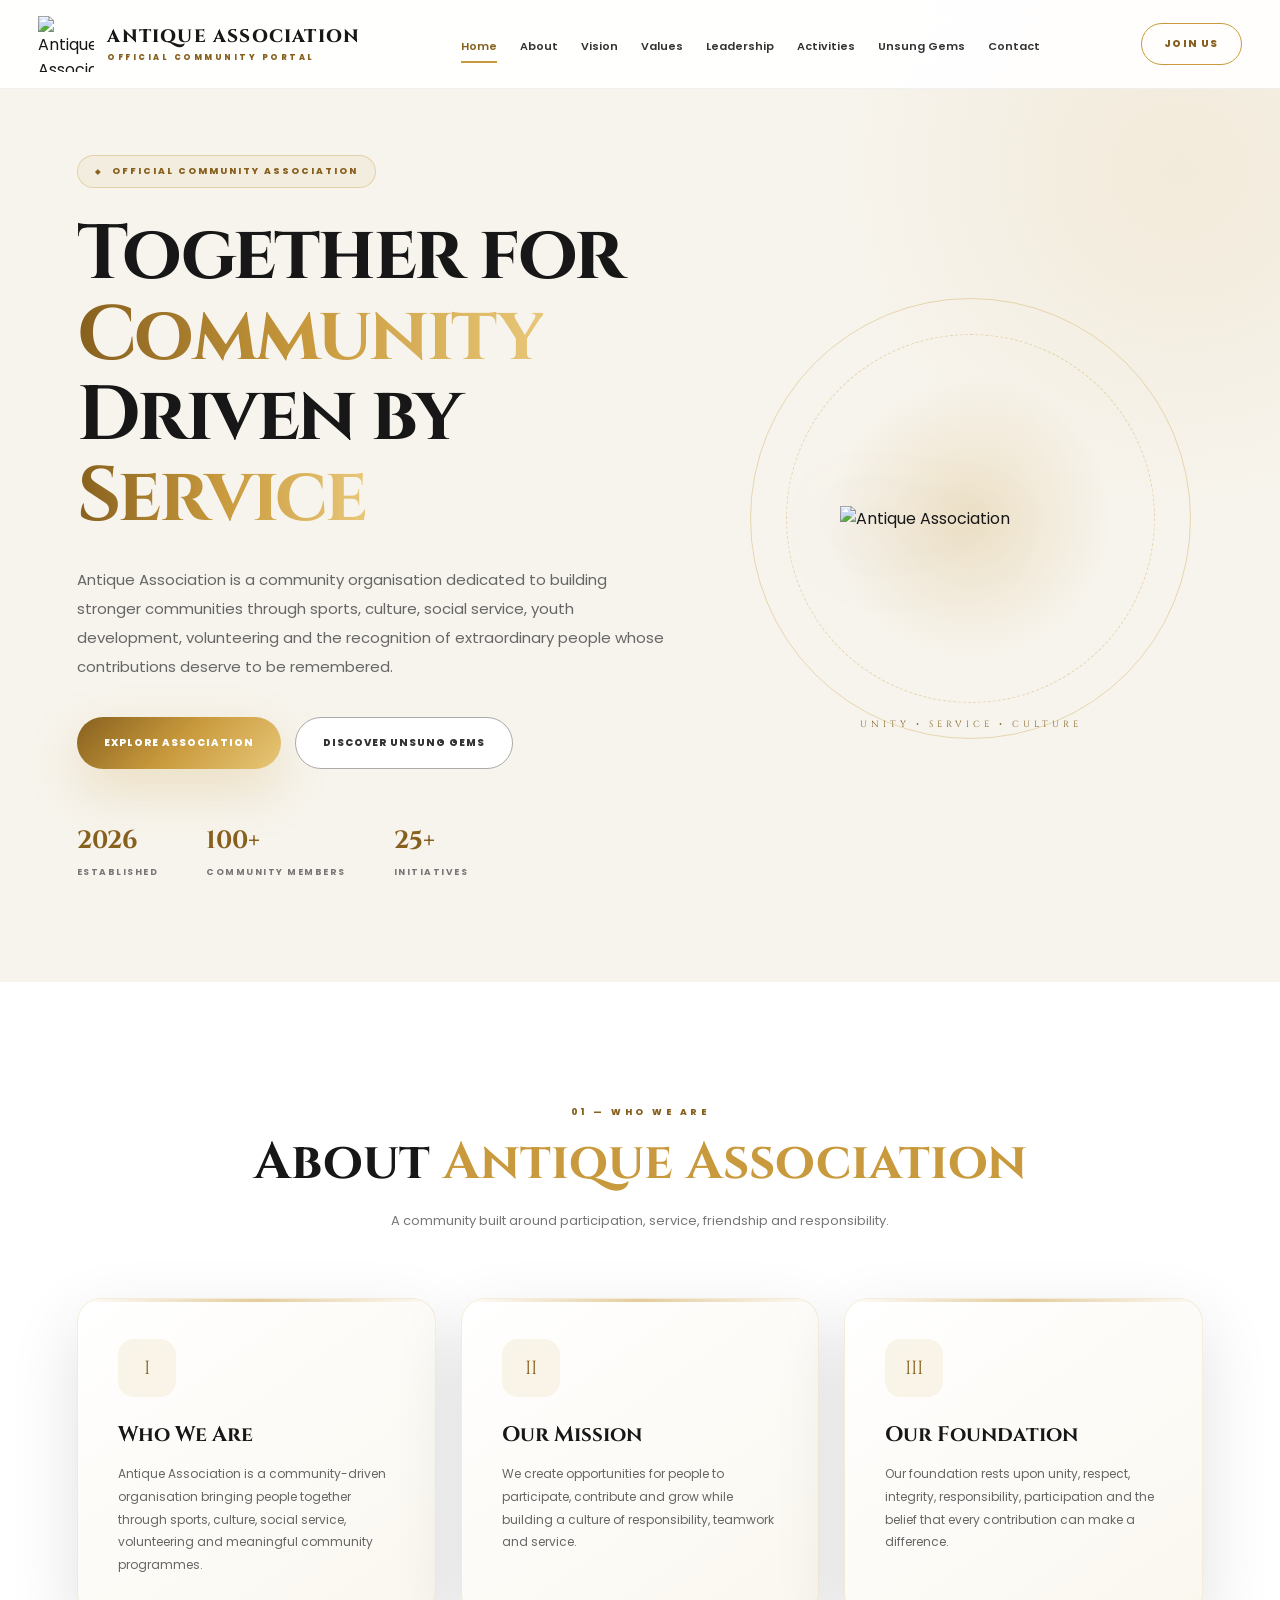
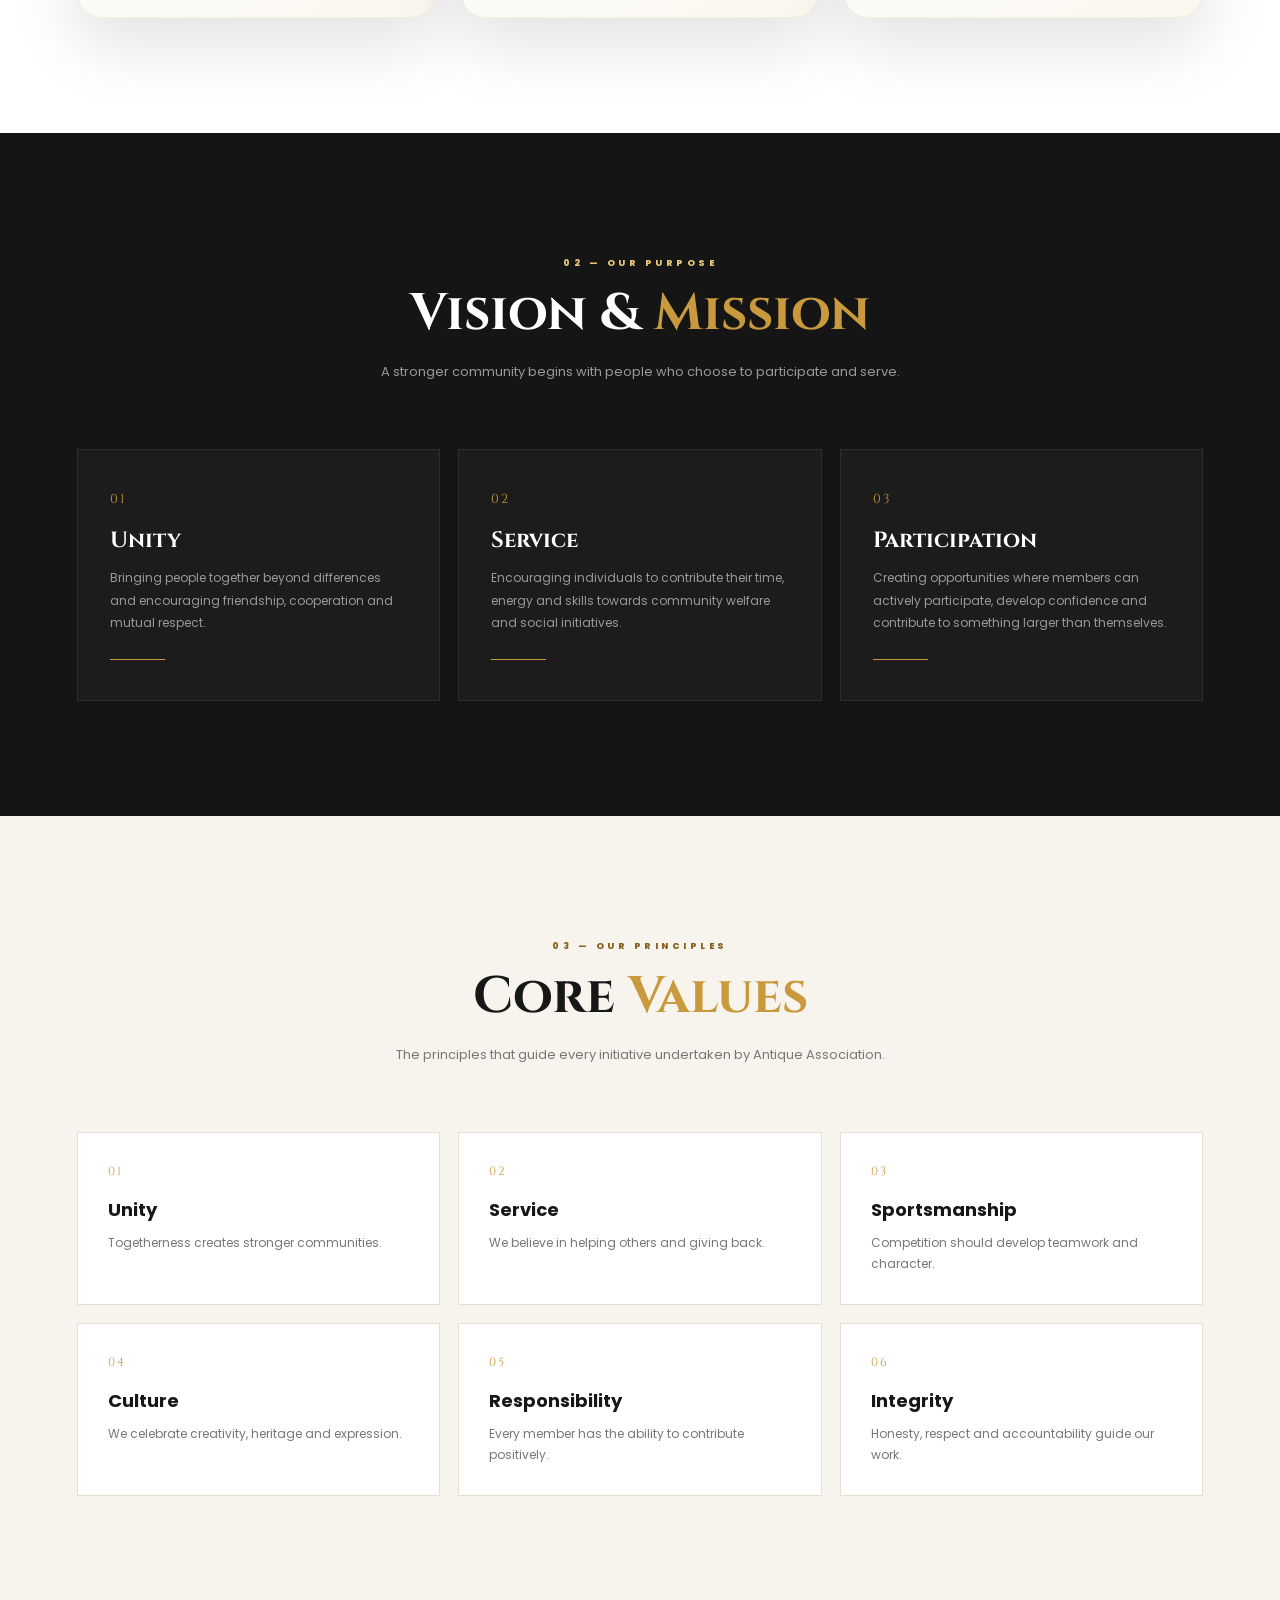
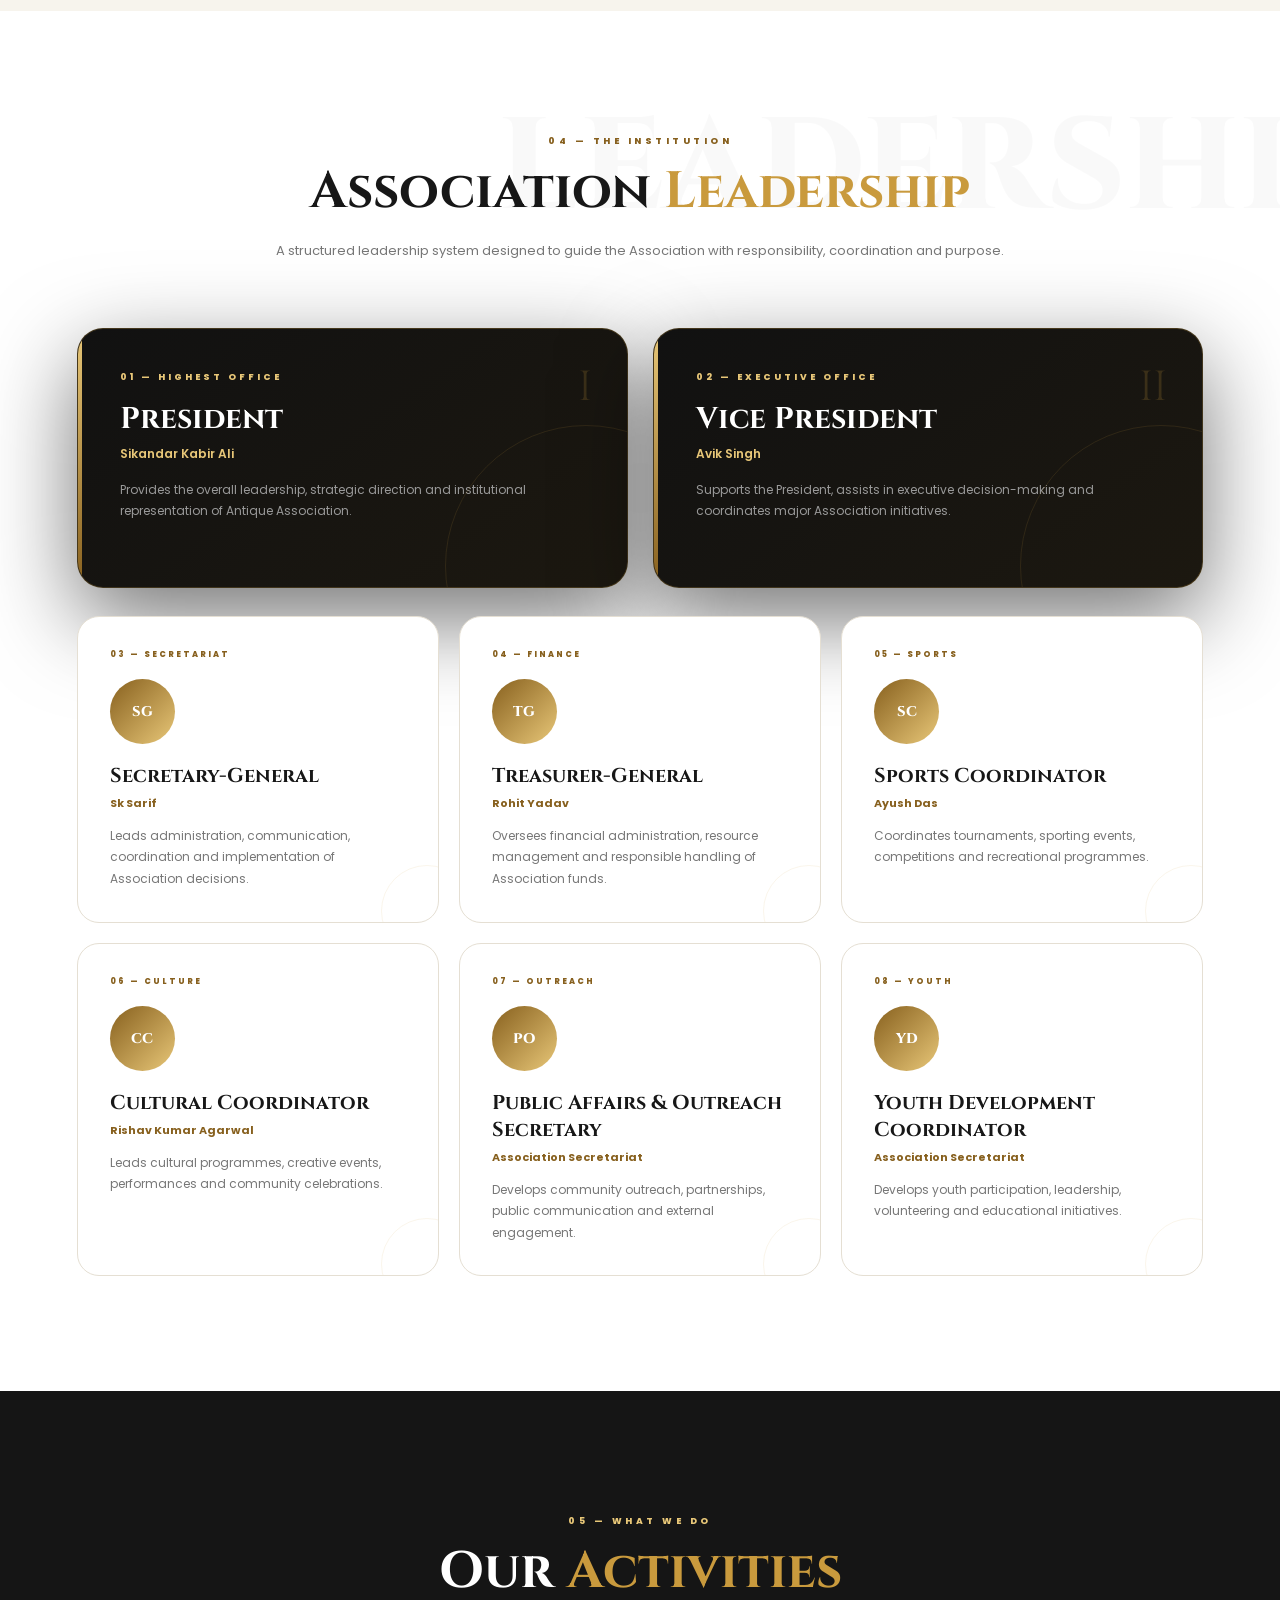
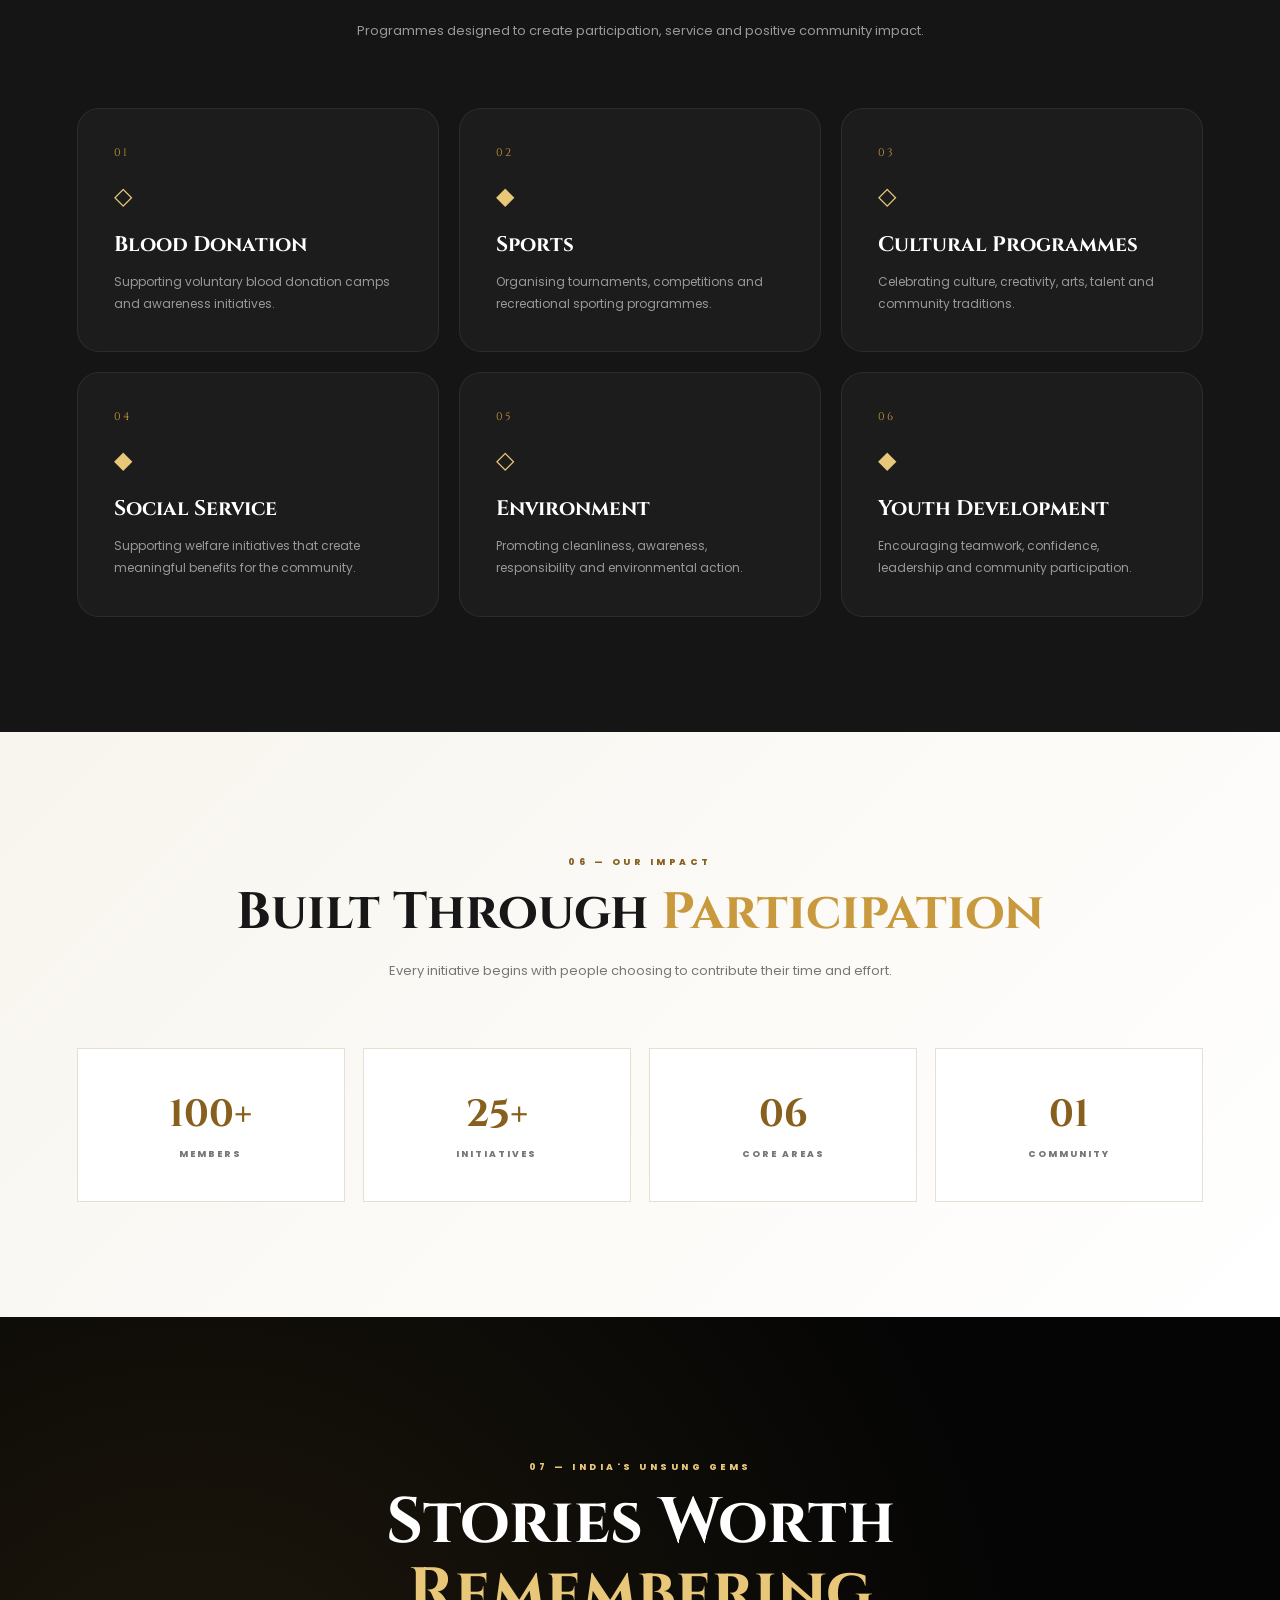
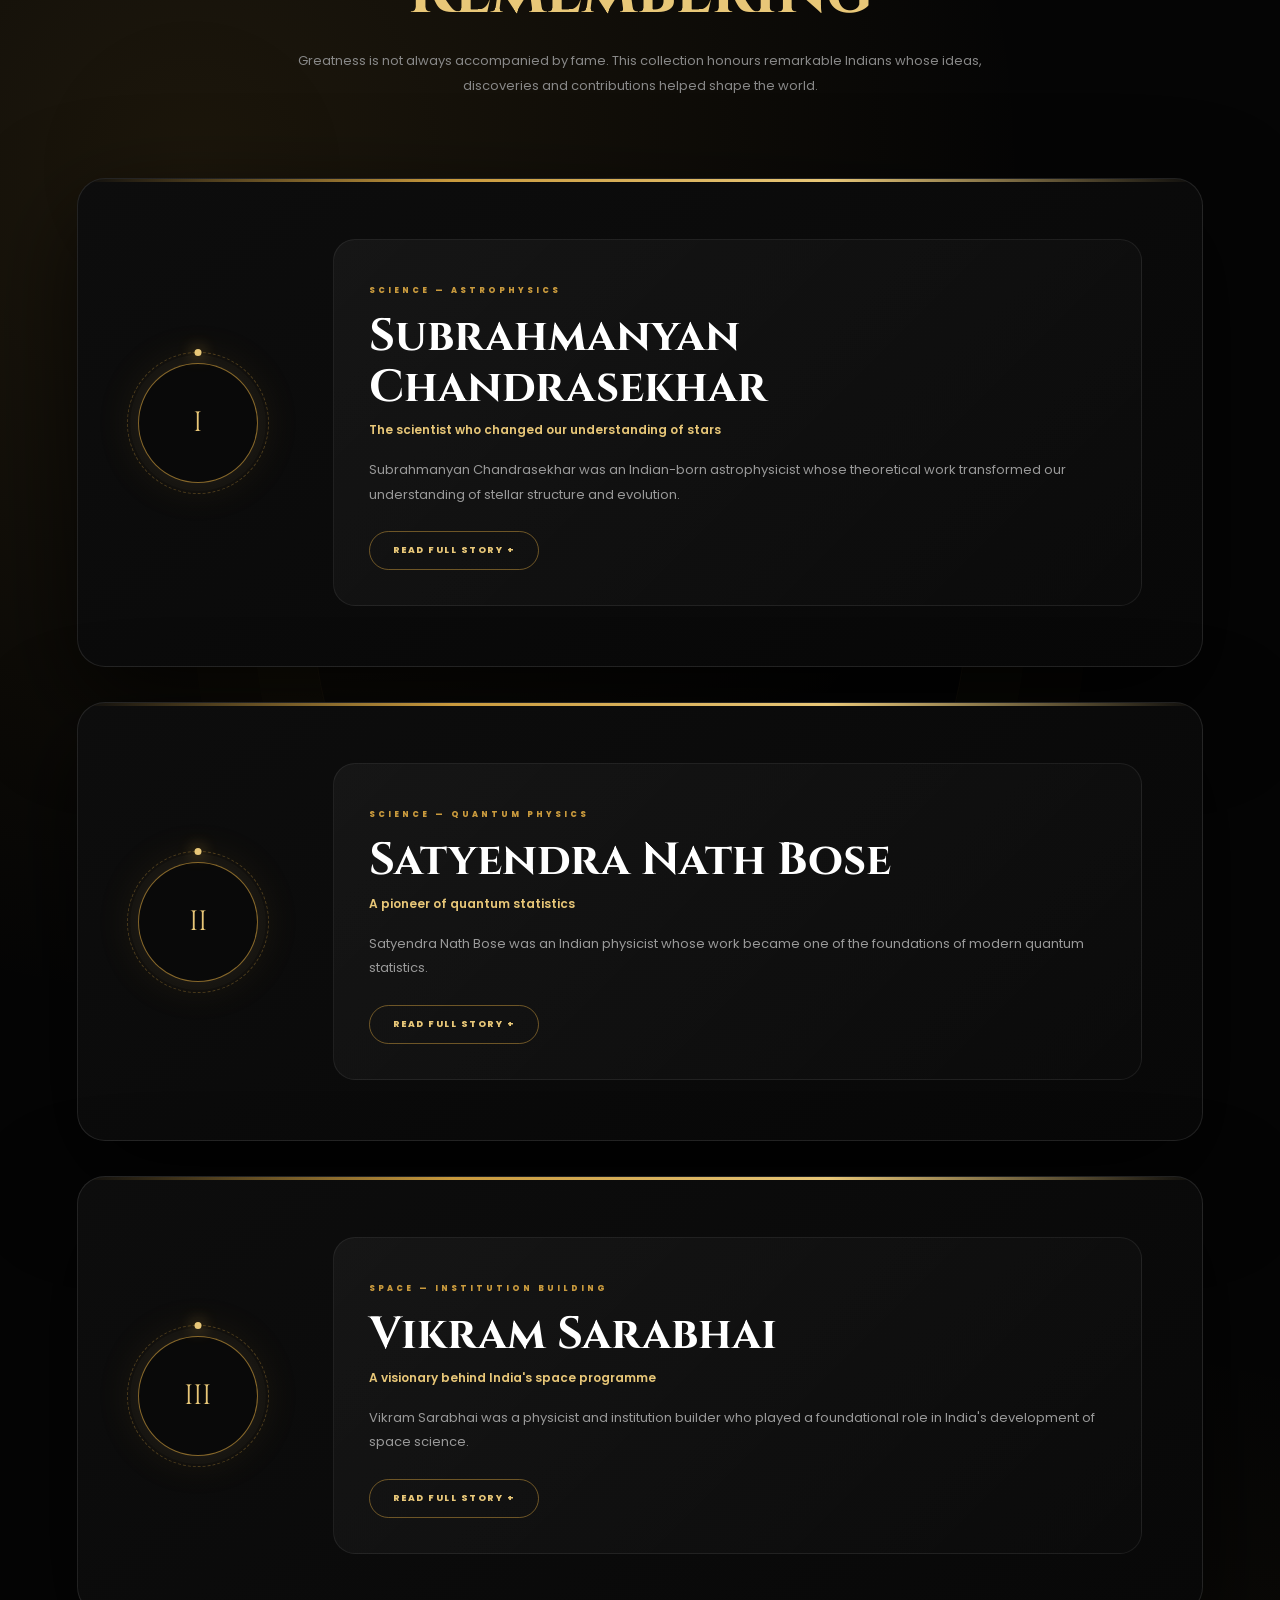
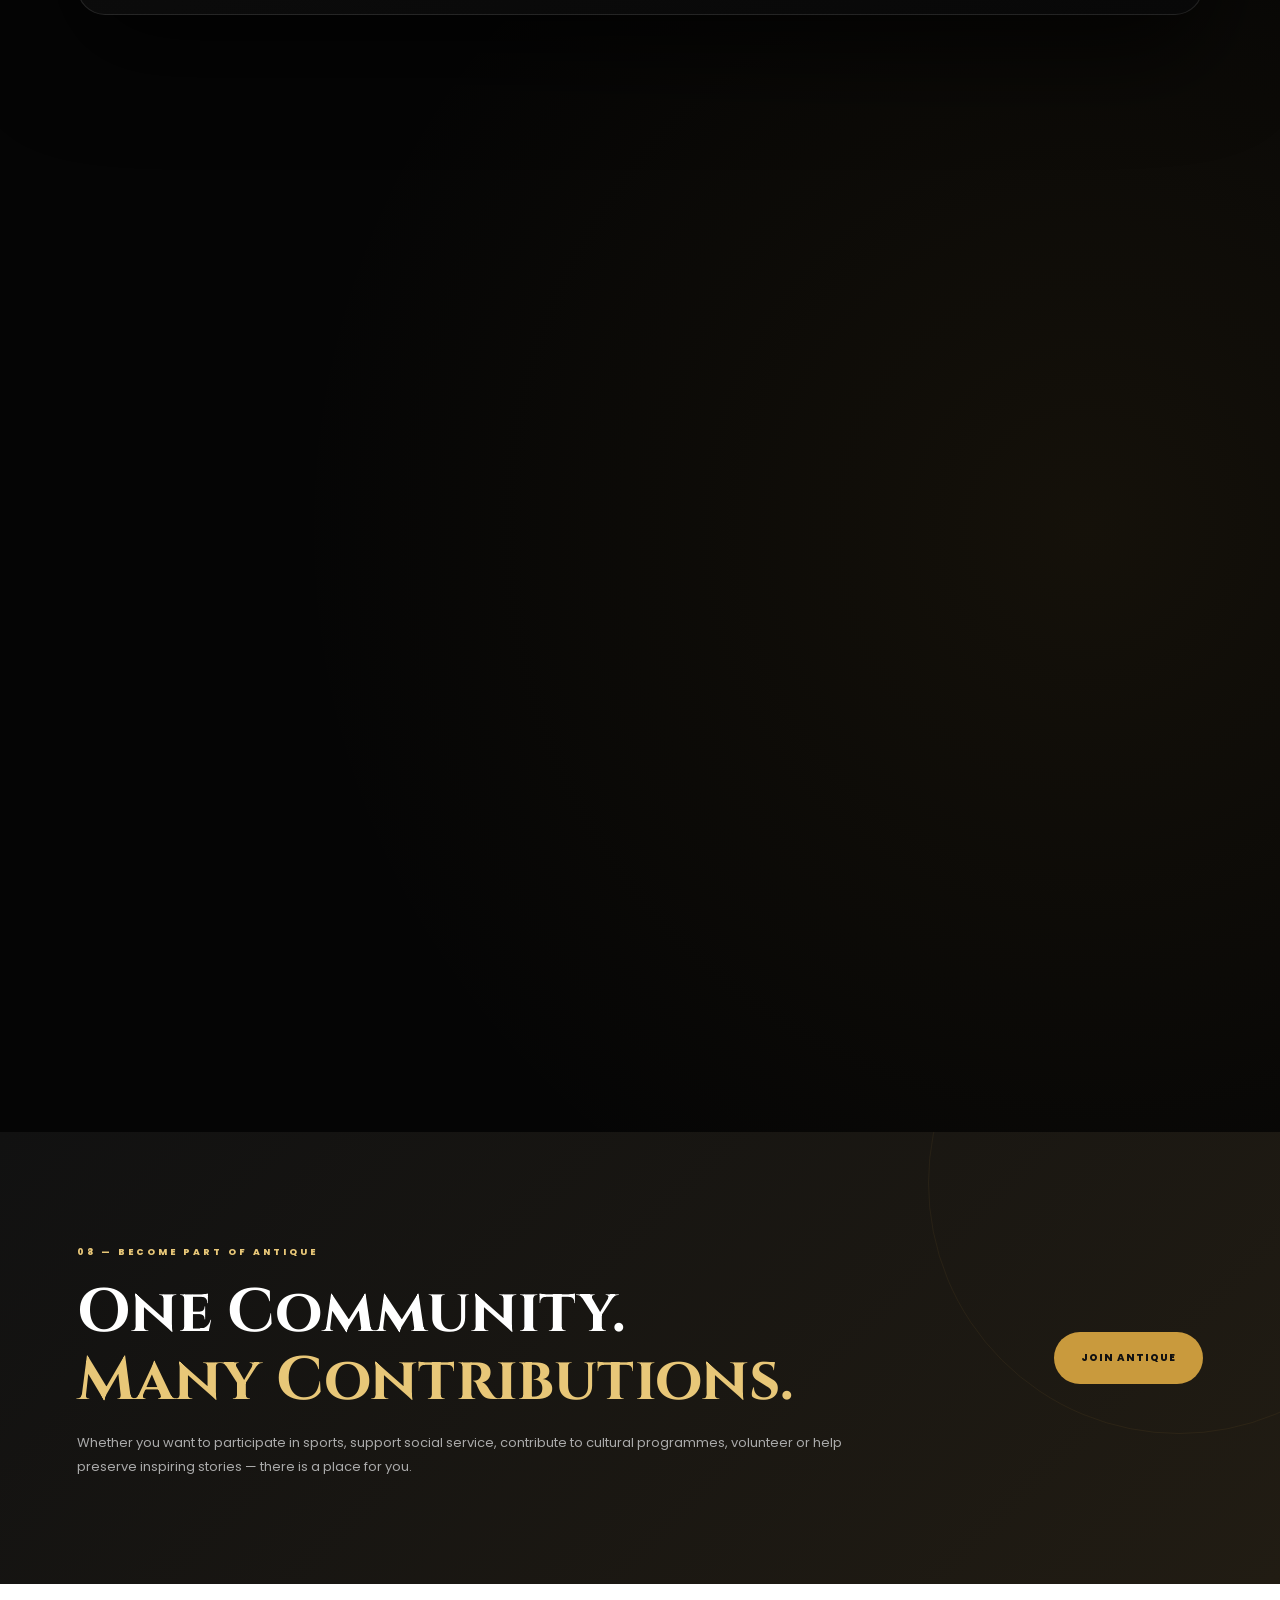
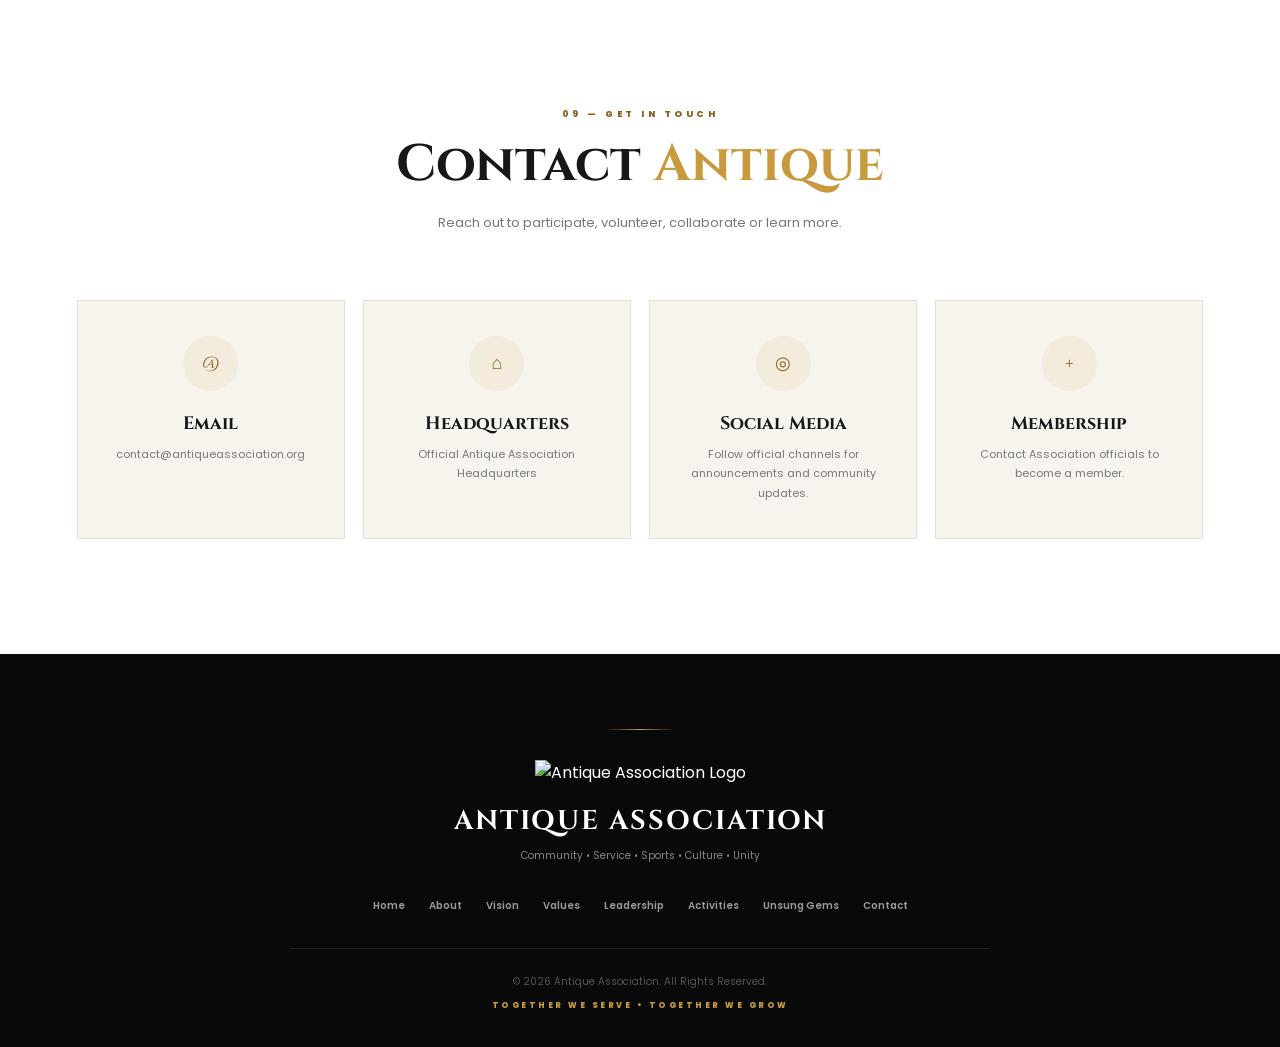
==== commit fb457497: "Update index.html" ====
--- a/index.html
+++ b/index.html
@@ -5,7 +5,7 @@
 <meta name="viewport" content="width=device-width, initial-scale=1.0">
 
 <meta name="description"
-content="Antique Association — Community, Service, Sports, Culture, Unity and Unsung Gems of India.">
+content="Antique Association — A community organisation dedicated to service, sports, culture, unity and recognising India's unsung gems.">
 
 <title>Antique Association | Official Portal</title>
 
@@ -20,1465 +20,1662 @@
    ROOT
 ========================================================= */
 
-:root {
-    --gold: #c99a3d;
-    --gold-light: #e8c778;
-    --gold-dark: #8d651f;
-
-    --black: #101010;
-    --dark: #181818;
-    --white: #ffffff;
-    --cream: #faf8f2;
-
-    --saffron: #ff9933;
-    --green: #138808;
-    --navy: #000080;
-
-    --shadow: 0 25px 70px rgba(0,0,0,.13);
+:root{
+
+    --gold:#c99a3d;
+    --gold-light:#e8c778;
+    --gold-dark:#87601e;
+
+    --black:#080808;
+    --black-soft:#101010;
+    --dark:#151515;
+    --dark-card:#1b1b1b;
+
+    --white:#ffffff;
+    --cream:#f7f4ed;
+
+    --grey:#777;
+    --border:#e7e0d2;
+
+    --shadow:0 25px 70px rgba(0,0,0,.12);
+    --shadow-dark:0 30px 90px rgba(0,0,0,.55);
+
 }
 
 /* =========================================================
    RESET
 ========================================================= */
 
-* {
-    margin: 0;
-    padding: 0;
-    box-sizing: border-box;
-}
-
-html {
-    scroll-behavior: smooth;
-}
-
-body {
-    font-family: "Poppins", sans-serif;
-    background: var(--cream);
-    color: #171717;
-    overflow-x: hidden;
-}
-
-a {
-    text-decoration: none;
-    color: inherit;
-}
-
-button {
-    font-family: inherit;
-}
-
-img {
-    max-width: 100%;
+*{
+    margin:0;
+    padding:0;
+    box-sizing:border-box;
+}
+
+html{
+    scroll-behavior:smooth;
+}
+
+body{
+    font-family:"Poppins",sans-serif;
+    background:var(--cream);
+    color:#171717;
+    overflow-x:hidden;
+}
+
+a{
+    color:inherit;
+    text-decoration:none;
+}
+
+button{
+    font-family:inherit;
+}
+
+img{
+    max-width:100%;
 }
 
 /* =========================================================
-   SCROLL BAR
+   SCROLLBAR
 ========================================================= */
 
-::-webkit-scrollbar {
-    width: 9px;
-}
-
-::-webkit-scrollbar-track {
-    background: #111;
-}
-
-::-webkit-scrollbar-thumb {
-    background: linear-gradient(
+::-webkit-scrollbar{
+    width:8px;
+}
+
+::-webkit-scrollbar-track{
+    background:#090909;
+}
+
+::-webkit-scrollbar-thumb{
+    background:linear-gradient(
         180deg,
-        var(--saffron),
-        white,
-        var(--green)
+        var(--gold-light),
+        var(--gold-dark)
     );
-    border-radius: 20px;
+    border-radius:20px;
 }
 
 /* =========================================================
-   SCROLL PROGRESS
+   PROGRESS
 ========================================================= */
 
-#progress {
-    position: fixed;
-    top: 0;
-    left: 0;
-    width: 0%;
-    height: 4px;
-    background: linear-gradient(
+#progress{
+    position:fixed;
+    top:0;
+    left:0;
+    width:0;
+    height:3px;
+    background:linear-gradient(
         90deg,
-        var(--saffron),
-        white,
-        var(--green)
+        var(--gold-dark),
+        var(--gold-light),
+        var(--gold)
     );
-    z-index: 99999;
+    z-index:99999;
 }
 
 /* =========================================================
    HEADER
 ========================================================= */
 
-header {
-    position: fixed;
-    top: 0;
-    left: 0;
-    width: 100%;
-    z-index: 5000;
-
-    background: rgba(255,255,255,.94);
-    backdrop-filter: blur(18px);
-
-    border-bottom: 1px solid rgba(0,0,0,.07);
-
-    transition: .35s ease;
-}
-
-header.scrolled {
-    box-shadow: 0 15px 45px rgba(0,0,0,.12);
-}
-
-.navbar {
-    width: min(1400px, 94%);
-    height: 88px;
-    margin: auto;
-
-    display: flex;
-    align-items: center;
-    justify-content: space-between;
-
-    gap: 30px;
+header{
+    position:fixed;
+    top:0;
+    left:0;
+    width:100%;
+    z-index:5000;
+
+    background:rgba(255,255,255,.93);
+    backdrop-filter:blur(20px);
+
+    border-bottom:1px solid rgba(0,0,0,.06);
+
+    transition:.35s ease;
+}
+
+header.scrolled{
+    box-shadow:0 15px 45px rgba(0,0,0,.13);
+}
+
+.navbar{
+    width:min(1450px,94%);
+    height:88px;
+    margin:auto;
+
+    display:flex;
+    align-items:center;
+    justify-content:space-between;
+
+    gap:25px;
 }
 
 /* =========================================================
    LOGO
 ========================================================= */
 
-.logo {
-    display: flex;
-    align-items: center;
-    gap: 14px;
-}
-
-.logo img {
-    width: 58px;
-    height: 58px;
-    object-fit: contain;
-
-    transition: .4s;
-}
-
-.logo:hover img {
-    transform: scale(1.07) rotate(-4deg);
-}
-
-.logo-text h1 {
-    font-family: "Cinzel", serif;
-    font-size: 19px;
-    font-weight: 800;
-    letter-spacing: 1.2px;
-}
-
-.logo-text p {
-    color: var(--gold-dark);
-    font-size: 9px;
-    font-weight: 700;
-    letter-spacing: 2px;
-    margin-top: 3px;
+.logo{
+    display:flex;
+    align-items:center;
+    gap:13px;
+}
+
+.logo img{
+    width:56px;
+    height:56px;
+    object-fit:contain;
+
+    transition:.4s;
+}
+
+.logo:hover img{
+    transform:scale(1.07) rotate(-3deg);
+}
+
+.logo-text h1{
+    font-family:"Cinzel",serif;
+
+    font-size:18px;
+    font-weight:800;
+
+    letter-spacing:1.2px;
+}
+
+.logo-text p{
+    color:var(--gold-dark);
+
+    font-size:8px;
+    font-weight:800;
+
+    letter-spacing:2.5px;
+
+    margin-top:3px;
 }
 
 /* =========================================================
    NAVIGATION
 ========================================================= */
 
-.nav-links {
-    display: flex;
-    align-items: center;
-    gap: 25px;
-    list-style: none;
-}
-
-.nav-links a {
-    position: relative;
-
-    color: #333;
-    font-size: 12px;
-    font-weight: 600;
-
-    transition: .3s;
+.nav-links{
+    list-style:none;
+
+    display:flex;
+    align-items:center;
+
+    gap:23px;
+}
+
+.nav-links a{
+    position:relative;
+
+    color:#333;
+
+    font-size:11px;
+    font-weight:600;
+
+    transition:.3s;
 }
 
 .nav-links a:hover,
-.nav-links a.active {
-    color: var(--gold-dark);
-}
-
-.nav-links a::after {
-    content: "";
-
-    position: absolute;
-    left: 50%;
-    bottom: -9px;
-
-    width: 0;
-    height: 2px;
-
-    background: var(--gold);
-
-    transform: translateX(-50%);
-    transition: .3s;
+.nav-links a.active{
+    color:var(--gold-dark);
+}
+
+.nav-links a::after{
+    content:"";
+
+    position:absolute;
+
+    left:50%;
+    bottom:-9px;
+
+    width:0;
+    height:2px;
+
+    background:var(--gold);
+
+    transform:translateX(-50%);
+
+    transition:.3s;
 }
 
 .nav-links a:hover::after,
-.nav-links a.active::after {
-    width: 100%;
-}
-
-.nav-button {
-    padding: 12px 22px;
-
-    border: 1px solid var(--gold);
-    border-radius: 30px;
-
-    color: var(--gold-dark);
-
-    font-size: 11px;
-    font-weight: 800;
-    letter-spacing: 1px;
-
-    transition: .3s;
-}
-
-.nav-button:hover {
-    background: var(--gold);
-    color: white;
-
-    transform: translateY(-2px);
+.nav-links a.active::after{
+    width:100%;
+}
+
+.nav-button{
+    padding:12px 22px;
+
+    border:1px solid var(--gold);
+    border-radius:30px;
+
+    color:var(--gold-dark);
+
+    font-size:10px;
+    font-weight:800;
+
+    letter-spacing:1.2px;
+
+    transition:.35s;
+}
+
+.nav-button:hover{
+    background:var(--gold);
+    color:#fff;
+
+    transform:translateY(-2px);
 }
 
 /* =========================================================
    MOBILE MENU
 ========================================================= */
 
-.menu-btn {
-    display: none;
-
-    width: 44px;
-    height: 44px;
-
-    border: 1px solid #ddd;
-    border-radius: 12px;
-
-    background: white;
-
-    cursor: pointer;
-}
-
-.menu-btn span {
-    display: block;
-
-    width: 21px;
-    height: 2px;
-
-    background: #222;
-
-    margin: 4px auto;
+.menu-btn{
+    display:none;
+
+    width:44px;
+    height:44px;
+
+    border:1px solid #ddd;
+    border-radius:12px;
+
+    background:#fff;
+
+    cursor:pointer;
+}
+
+.menu-btn span{
+    display:block;
+
+    width:21px;
+    height:2px;
+
+    background:#222;
+
+    margin:4px auto;
+
+    transition:.3s;
 }
 
 /* =========================================================
    HERO
 ========================================================= */
 
-.hero {
-    min-height: 100vh;
-
-    padding: 150px 6% 90px;
-
-    display: grid;
-    grid-template-columns: 1.15fr .85fr;
-
-    align-items: center;
-
-    gap: 60px;
-}
-
-.hero-content {
-    max-width: 800px;
-}
-
-.hero-tag {
-    display: inline-flex;
-    align-items: center;
-    gap: 10px;
-
-    padding: 9px 17px;
-
-    border: 1px solid rgba(201,154,61,.35);
-    border-radius: 30px;
-
-    background: rgba(201,154,61,.08);
-
-    color: var(--gold-dark);
-
-    font-size: 10px;
-    font-weight: 800;
-    letter-spacing: 2px;
-
-    margin-bottom: 25px;
-}
-
-.hero-tag::before {
-    content: "";
-
-    width: 7px;
-    height: 7px;
-
-    border-radius: 50%;
-
-    background: var(--gold);
-}
-
-.hero h2 {
-    font-family: "Cinzel", serif;
-
-    font-size: clamp(45px, 6vw, 80px);
-
-    line-height: 1.06;
-
-    letter-spacing: -2px;
-
-    margin-bottom: 28px;
-}
-
-.gold-text {
-    background: linear-gradient(
+.hero{
+    min-height:100vh;
+
+    padding:155px 6% 100px;
+
+    display:grid;
+
+    grid-template-columns:1.12fr .88fr;
+
+    align-items:center;
+
+    gap:70px;
+
+    position:relative;
+
+    overflow:hidden;
+}
+
+.hero::before{
+    content:"";
+
+    position:absolute;
+
+    width:700px;
+    height:700px;
+
+    border-radius:50%;
+
+    background:radial-gradient(
+        circle,
+        rgba(201,154,61,.11),
+        transparent 70%
+    );
+
+    right:-250px;
+    top:-180px;
+
+    pointer-events:none;
+}
+
+.hero-content{
+    max-width:800px;
+    position:relative;
+    z-index:2;
+}
+
+.hero-tag{
+    display:inline-flex;
+
+    align-items:center;
+    gap:10px;
+
+    padding:9px 17px;
+
+    border:1px solid rgba(201,154,61,.35);
+
+    border-radius:30px;
+
+    background:rgba(201,154,61,.07);
+
+    color:var(--gold-dark);
+
+    font-size:9px;
+    font-weight:800;
+
+    letter-spacing:2px;
+
+    margin-bottom:27px;
+}
+
+.hero-tag::before{
+    content:"◆";
+
+    font-size:7px;
+}
+
+.hero h2{
+    font-family:"Cinzel",serif;
+
+    font-size:clamp(45px,6vw,82px);
+
+    line-height:1.05;
+
+    letter-spacing:-2.5px;
+
+    margin-bottom:27px;
+}
+
+.gold-text{
+    background:linear-gradient(
         90deg,
         var(--gold-dark),
         var(--gold),
         var(--gold-light)
     );
 
-    -webkit-background-clip: text;
-    background-clip: text;
-
-    color: transparent;
-}
-
-.hero-description {
-    max-width: 700px;
-
-    color: #606060;
-
-    font-size: 16px;
-
-    line-height: 1.9;
-}
-
-.hero-buttons {
-    display: flex;
-    flex-wrap: wrap;
-
-    gap: 15px;
-
-    margin-top: 35px;
-}
-
-.btn {
-    min-height: 52px;
-
-    padding: 0 27px;
-
-    display: inline-flex;
-    align-items: center;
-    justify-content: center;
-
-    border-radius: 50px;
-
-    font-size: 11px;
-    font-weight: 800;
-    letter-spacing: .8px;
-
-    transition: .35s;
-}
-
-.btn-gold {
-    color: white;
-
-    background: linear-gradient(
+    -webkit-background-clip:text;
+    background-clip:text;
+
+    color:transparent;
+}
+
+.hero-description{
+    max-width:700px;
+
+    color:#666;
+
+    font-size:15px;
+
+    line-height:1.95;
+}
+
+.hero-buttons{
+    display:flex;
+    flex-wrap:wrap;
+
+    gap:14px;
+
+    margin-top:35px;
+}
+
+.btn{
+    min-height:52px;
+
+    padding:0 27px;
+
+    display:inline-flex;
+
+    align-items:center;
+    justify-content:center;
+
+    border-radius:50px;
+
+    font-size:10px;
+    font-weight:800;
+
+    letter-spacing:1px;
+
+    transition:.35s;
+}
+
+.btn-gold{
+    color:#fff;
+
+    background:linear-gradient(
         135deg,
         var(--gold-dark),
         var(--gold),
         var(--gold-light)
     );
 
-    box-shadow: 0 20px 55px rgba(201,154,61,.25);
-}
-
-.btn-gold:hover {
-    transform: translateY(-5px);
-}
-
-.btn-outline {
-    background: white;
-
-    border: 1px solid #aaa;
-
-    color: #333;
-}
-
-.btn-outline:hover {
-    border-color: var(--gold);
-    color: var(--gold-dark);
-
-    transform: translateY(-5px);
+    box-shadow:0 20px 50px rgba(201,154,61,.25);
+}
+
+.btn-gold:hover{
+    transform:translateY(-5px);
+
+    box-shadow:0 25px 65px rgba(201,154,61,.35);
+}
+
+.btn-outline{
+    background:#fff;
+
+    border:1px solid #aaa;
+
+    color:#333;
+}
+
+.btn-outline:hover{
+    border-color:var(--gold);
+
+    color:var(--gold-dark);
+
+    transform:translateY(-5px);
 }
 
 /* =========================================================
    HERO STATS
 ========================================================= */
 
-.hero-stats {
-    display: flex;
-    gap: 45px;
-
-    margin-top: 55px;
-}
-
-.hero-stat strong {
-    display: block;
-
-    font-family: "Cinzel", serif;
-
-    font-size: 25px;
-
-    color: var(--gold-dark);
-}
-
-.hero-stat span {
-    color: #777;
-
-    font-size: 10px;
-    font-weight: 600;
-
-    letter-spacing: 1px;
+.hero-stats{
+    display:flex;
+
+    gap:48px;
+
+    margin-top:55px;
+}
+
+.hero-stat strong{
+    display:block;
+
+    font-family:"Cinzel",serif;
+
+    font-size:25px;
+
+    color:var(--gold-dark);
+}
+
+.hero-stat span{
+    color:#777;
+
+    font-size:9px;
+    font-weight:700;
+
+    letter-spacing:1.5px;
 }
 
 /* =========================================================
-   HERO LOGO
+   HERO VISUAL
 ========================================================= */
 
-.hero-visual {
-    display: flex;
-    justify-content: center;
-    align-items: center;
-}
-
-.logo-stage {
-    position: relative;
-
-    width: min(430px, 80vw);
-
-    aspect-ratio: 1;
-
-    display: grid;
-    place-items: center;
+.hero-visual{
+    display:flex;
+
+    align-items:center;
+    justify-content:center;
+
+    position:relative;
+}
+
+.logo-stage{
+    position:relative;
+
+    width:min(450px,80vw);
+
+    aspect-ratio:1;
+
+    display:grid;
+
+    place-items:center;
 }
 
 .logo-stage::before,
-.logo-stage::after {
-    content: "";
-
-    position: absolute;
-
-    border-radius: 50%;
-
-    border: 1px solid rgba(201,154,61,.35);
-}
-
-.logo-stage::before {
-    inset: 2%;
-
-    animation: spin 30s linear infinite;
-}
-
-.logo-stage::after {
-    inset: 10%;
-
-    border-style: dashed;
-
-    animation: spinReverse 25s linear infinite;
-}
-
-@keyframes spin {
-    to {
-        transform: rotate(360deg);
-    }
-}
-
-@keyframes spinReverse {
-    to {
-        transform: rotate(-360deg);
-    }
-}
-
-.logo-halo {
-    position: absolute;
-
-    inset: 17%;
-
-    border-radius: 50%;
-
-    background: radial-gradient(
+.logo-stage::after{
+    content:"";
+
+    position:absolute;
+
+    border-radius:50%;
+
+    border:1px solid rgba(201,154,61,.35);
+}
+
+.logo-stage::before{
+    inset:1%;
+
+    animation:spin 30s linear infinite;
+}
+
+.logo-stage::after{
+    inset:9%;
+
+    border-style:dashed;
+
+    animation:spinReverse 22s linear infinite;
+}
+
+.logo-halo{
+    position:absolute;
+
+    inset:18%;
+
+    border-radius:50%;
+
+    background:radial-gradient(
         circle,
-        rgba(201,154,61,.25),
+        rgba(201,154,61,.22),
         transparent 70%
     );
 }
 
-.hero-logo {
-    position: relative;
-
-    width: 58%;
-    max-width: 270px;
-
-    object-fit: contain;
+.hero-logo{
+    position:relative;
+
+    width:58%;
+    max-width:280px;
+
+    object-fit:contain;
 
     filter:
-        drop-shadow(0 25px 35px rgba(0,0,0,.2))
-        drop-shadow(0 0 30px rgba(201,154,61,.2));
-
-    animation: logoFloat 5s ease-in-out infinite;
-}
-
-@keyframes logoFloat {
-
-    0%,100% {
-        transform: translateY(0);
-    }
-
-    50% {
-        transform: translateY(-13px);
-    }
-
-}
-
-.logo-caption {
-    position: absolute;
-
-    bottom: 2%;
-    left: 50%;
-
-    transform: translateX(-50%);
-
-    width: 100%;
-
-    text-align: center;
-
-    font-family: "Cinzel", serif;
-
-    font-size: 10px;
-
-    letter-spacing: 4px;
-
-    color: #806020;
+        drop-shadow(0 25px 40px rgba(0,0,0,.2))
+        drop-shadow(0 0 35px rgba(201,154,61,.2));
+
+    animation:floatLogo 5s ease-in-out infinite;
+}
+
+.logo-caption{
+    position:absolute;
+
+    bottom:3%;
+
+    width:100%;
+
+    text-align:center;
+
+    font-family:"Cinzel",serif;
+
+    font-size:9px;
+
+    letter-spacing:4px;
+
+    color:#806020;
+}
+
+@keyframes spin{
+    to{
+        transform:rotate(360deg);
+    }
+}
+
+@keyframes spinReverse{
+    to{
+        transform:rotate(-360deg);
+    }
+}
+
+@keyframes floatLogo{
+
+    0%,100%{
+        transform:translateY(0);
+    }
+
+    50%{
+        transform:translateY(-14px);
+    }
+
 }
 
 /* =========================================================
-   GENERAL SECTIONS
+   GENERAL
 ========================================================= */
 
-.section {
-    padding: 110px 6%;
-}
-
-.white-section {
-    background: white;
-}
-
-.cream-section {
-    background: var(--cream);
-}
-
-.dark-section {
-    background: var(--dark);
-    color: white;
-}
-
-.container {
-    width: min(1300px, 100%);
-    margin: auto;
-}
-
-.section-heading {
-    max-width: 800px;
-
-    text-align: center;
-
-    margin: 0 auto 65px;
-}
-
-.section-label {
-    display: inline-block;
-
-    color: var(--gold-dark);
-
-    font-size: 10px;
-    font-weight: 800;
-
-    letter-spacing: 3px;
-
-    margin-bottom: 14px;
-}
-
-.section-heading h2 {
-    font-family: "Cinzel", serif;
-
-    font-size: clamp(34px, 4vw, 52px);
-
-    line-height: 1.2;
-
-    margin-bottom: 16px;
-}
-
-.section-heading h2 span {
-    color: var(--gold);
-}
-
-.section-heading p {
-    color: #777;
-
-    font-size: 14px;
-
-    line-height: 1.8;
-}
-
-.dark-heading h2 {
-    color: white;
-}
-
-.dark-heading .section-label {
-    color: var(--gold-light);
-}
-
-.dark-heading p {
-    color: #aaa;
+.section{
+    padding:115px 6%;
+}
+
+.white-section{
+    background:#fff;
+}
+
+.cream-section{
+    background:var(--cream);
+}
+
+.dark-section{
+    background:var(--dark);
+
+    color:#fff;
+}
+
+.container{
+    width:min(1350px,100%);
+    margin:auto;
+}
+
+.section-heading{
+    max-width:820px;
+
+    text-align:center;
+
+    margin:0 auto 65px;
+}
+
+.section-label{
+    display:inline-block;
+
+    color:var(--gold-dark);
+
+    font-size:9px;
+    font-weight:800;
+
+    letter-spacing:3.5px;
+
+    margin-bottom:14px;
+}
+
+.section-heading h2{
+    font-family:"Cinzel",serif;
+
+    font-size:clamp(34px,4vw,54px);
+
+    line-height:1.18;
+
+    margin-bottom:16px;
+}
+
+.section-heading h2 span{
+    color:var(--gold);
+}
+
+.section-heading p{
+    color:#777;
+
+    font-size:13px;
+
+    line-height:1.85;
+}
+
+.dark-heading h2{
+    color:#fff;
+}
+
+.dark-heading p{
+    color:#999;
+}
+
+.dark-heading .section-label{
+    color:var(--gold-light);
 }
 
 /* =========================================================
-   ABOUT CARDS
+   ABOUT
 ========================================================= */
 
-.card-grid {
-    display: grid;
-
-    grid-template-columns: repeat(3,1fr);
-
-    gap: 25px;
-}
-
-.card {
-    padding: 38px;
-
-    background: rgba(250,248,243,.8);
-
-    border: 1px solid rgba(201,154,61,.16);
-
-    border-radius: 24px;
-
-    box-shadow: var(--shadow);
-
-    transition: .45s;
-}
-
-.card:hover {
-    transform: translateY(-10px);
-
-    border-color: rgba(201,154,61,.45);
-}
-
-.card-icon {
-    width: 58px;
-    height: 58px;
-
-    display: grid;
-    place-items: center;
-
-    border-radius: 16px;
-
-    background: rgba(201,154,61,.1);
-
-    color: var(--gold-dark);
-
-    font-size: 23px;
-
-    margin-bottom: 24px;
-}
-
-.card h3 {
-    font-family: "Cinzel", serif;
-
-    font-size: 22px;
-
-    margin-bottom: 14px;
-}
-
-.card p {
-    color: #666;
-
-    font-size: 13px;
-
-    line-height: 1.85;
+.about-grid{
+    display:grid;
+
+    grid-template-columns:repeat(3,1fr);
+
+    gap:25px;
+}
+
+.about-card{
+    position:relative;
+
+    padding:40px;
+
+    background:linear-gradient(
+        145deg,
+        #fff,
+        #faf7ef
+    );
+
+    border:1px solid rgba(201,154,61,.16);
+
+    border-radius:24px;
+
+    box-shadow:var(--shadow);
+
+    overflow:hidden;
+
+    transition:.45s;
+}
+
+.about-card::before{
+    content:"";
+
+    position:absolute;
+
+    top:0;
+    left:0;
+
+    width:100%;
+    height:3px;
+
+    background:linear-gradient(
+        90deg,
+        transparent,
+        var(--gold),
+        transparent
+    );
+
+    opacity:.5;
+}
+
+.about-card:hover{
+    transform:translateY(-10px);
+
+    border-color:rgba(201,154,61,.5);
+}
+
+.card-symbol{
+    width:58px;
+    height:58px;
+
+    display:grid;
+    place-items:center;
+
+    border-radius:16px;
+
+    background:rgba(201,154,61,.1);
+
+    color:var(--gold-dark);
+
+    font-family:"Cinzel",serif;
+
+    font-size:19px;
+
+    margin-bottom:24px;
+}
+
+.about-card h3{
+    font-family:"Cinzel",serif;
+
+    font-size:21px;
+
+    margin-bottom:14px;
+}
+
+.about-card p{
+    color:#666;
+
+    font-size:12px;
+
+    line-height:1.9;
+}
+
+/* =========================================================
+   VISION
+========================================================= */
+
+.vision-wrapper{
+    display:grid;
+
+    grid-template-columns:1fr 1fr 1fr;
+
+    gap:18px;
+}
+
+.vision-card{
+    position:relative;
+
+    padding:40px 32px;
+
+    background:#1c1c1c;
+
+    border:1px solid rgba(255,255,255,.08);
+
+    transition:.4s;
+}
+
+.vision-card:hover{
+    transform:translateY(-8px);
+
+    border-color:rgba(201,154,61,.55);
+}
+
+.vision-number{
+    font-family:"Cinzel",serif;
+
+    color:var(--gold);
+
+    font-size:13px;
+
+    letter-spacing:2px;
+}
+
+.vision-card h3{
+    font-family:"Cinzel",serif;
+
+    font-size:22px;
+
+    margin:18px 0 12px;
+}
+
+.vision-card p{
+    color:#999;
+
+    font-size:12px;
+
+    line-height:1.85;
+}
+
+.vision-line{
+    width:55px;
+    height:1px;
+
+    background:var(--gold);
+
+    margin-top:25px;
 }
 
 /* =========================================================
    VALUES
 ========================================================= */
 
-.values-grid {
-    display: grid;
-
-    grid-template-columns: repeat(3,1fr);
-
-    gap: 18px;
-}
-
-.value-card {
-    padding: 30px;
-
-    background: white;
-
-    border: 1px solid #e8e2d8;
-
-    transition: .4s;
-}
-
-.value-card:hover {
-    transform: translateY(-8px);
-
-    border-color: var(--gold);
-
-    box-shadow: var(--shadow);
-}
-
-.value-card span {
-    color: var(--gold);
-
-    font-family: "Cinzel", serif;
-
-    font-size: 12px;
-
-    font-weight: 800;
-}
-
-.value-card h3 {
-    margin: 18px 0 10px;
-
-    font-size: 19px;
-}
-
-.value-card p {
-    color: #777;
-
-    font-size: 13px;
-
-    line-height: 1.7;
+.values-grid{
+    display:grid;
+
+    grid-template-columns:repeat(3,1fr);
+
+    gap:18px;
+}
+
+.value-card{
+    padding:30px;
+
+    border:1px solid var(--border);
+
+    background:#fff;
+
+    transition:.4s;
+}
+
+.value-card:hover{
+    transform:translateY(-8px);
+
+    border-color:var(--gold);
+
+    box-shadow:var(--shadow);
+}
+
+.value-number{
+    color:var(--gold);
+
+    font-family:"Cinzel",serif;
+
+    font-size:12px;
+
+    letter-spacing:2px;
+}
+
+.value-card h3{
+    font-size:18px;
+
+    margin:17px 0 9px;
+}
+
+.value-card p{
+    color:#777;
+
+    font-size:12px;
+
+    line-height:1.75;
 }
 
 /* =========================================================
-   LEADERSHIP
+   LEADERSHIP INTRO
 ========================================================= */
 
-.leadership-grid {
-    display: grid;
-
-    grid-template-columns: repeat(3,1fr);
-
-    gap: 25px;
-}
-
-.leader {
-    padding: 30px;
-
-    background: white;
-
-    border: 1px solid #e8e2d9;
-
-    border-radius: 24px;
-
-    transition: .4s;
-}
-
-.leader:hover {
-    transform: translateY(-9px);
-
-    box-shadow: var(--shadow);
-
-    border-color: var(--gold);
-}
-
-.avatar {
-    width: 70px;
-    height: 70px;
-
-    display: grid;
-    place-items: center;
-
-    border-radius: 50%;
-
-    background: linear-gradient(
-        135deg,
-        var(--gold-dark),
-        var(--gold-light)
+.leadership-section{
+    position:relative;
+    overflow:hidden;
+}
+
+.leadership-section::before{
+    content:"LEADERSHIP";
+
+    position:absolute;
+
+    right:-100px;
+    top:70px;
+
+    font-family:"Cinzel",serif;
+
+    font-size:130px;
+
+    font-weight:800;
+
+    color:rgba(0,0,0,.025);
+
+    pointer-events:none;
+}
+
+/* =========================================================
+   TOP LEADERSHIP
+========================================================= */
+
+.executive-grid{
+    display:grid;
+
+    grid-template-columns:1fr 1fr;
+
+    gap:25px;
+
+    margin-bottom:28px;
+}
+
+.executive{
+    position:relative;
+
+    padding:42px;
+
+    min-height:260px;
+
+    border-radius:26px;
+
+    background:
+        linear-gradient(
+            145deg,
+            #111,
+            #1c1810
+        );
+
+    color:#fff;
+
+    overflow:hidden;
+
+    border:1px solid rgba(201,154,61,.25);
+
+    box-shadow:var(--shadow-dark);
+
+    transition:.45s;
+}
+
+.executive:hover{
+    transform:translateY(-10px);
+
+    border-color:rgba(232,199,120,.65);
+}
+
+.executive::before{
+    content:"";
+
+    position:absolute;
+
+    width:280px;
+    height:280px;
+
+    border-radius:50%;
+
+    border:1px solid rgba(201,154,61,.13);
+
+    right:-100px;
+    bottom:-120px;
+}
+
+.executive::after{
+    content:"";
+
+    position:absolute;
+
+    left:0;
+    top:0;
+
+    width:4px;
+    height:100%;
+
+    background:linear-gradient(
+        180deg,
+        var(--gold-light),
+        var(--gold-dark)
     );
-
-    color: white;
-
-    font-family: "Cinzel", serif;
-
-    font-weight: 800;
-
-    margin-bottom: 20px;
-}
-
-.leader h3 {
-    font-family: "Cinzel", serif;
-
-    font-size: 21px;
-
-    margin-bottom: 7px;
-}
-
-.leader h4 {
-    color: var(--gold-dark);
-
-    font-size: 13px;
-
-    margin-bottom: 14px;
-}
-
-.leader p {
-    color: #777;
-
-    font-size: 13px;
-
-    line-height: 1.8;
+}
+
+.rank{
+    color:var(--gold-light);
+
+    font-size:9px;
+    font-weight:800;
+
+    letter-spacing:3px;
+}
+
+.executive-symbol{
+    position:absolute;
+
+    right:35px;
+    top:30px;
+
+    font-family:"Cinzel",serif;
+
+    font-size:42px;
+
+    color:rgba(201,154,61,.2);
+}
+
+.executive h3{
+    font-family:"Cinzel",serif;
+
+    font-size:30px;
+
+    margin:15px 0 6px;
+}
+
+.executive h4{
+    color:var(--gold-light);
+
+    font-size:12px;
+
+    font-weight:600;
+
+    margin-bottom:16px;
+}
+
+.executive p{
+    color:#999;
+
+    font-size:12px;
+
+    line-height:1.8;
+
+    max-width:550px;
+}
+
+/* =========================================================
+   SECONDARY LEADERS
+========================================================= */
+
+.leadership-grid{
+    display:grid;
+
+    grid-template-columns:repeat(3,1fr);
+
+    gap:20px;
+}
+
+.leader{
+    position:relative;
+
+    padding:32px;
+
+    background:#fff;
+
+    border:1px solid #e5dfd3;
+
+    border-radius:22px;
+
+    transition:.4s;
+
+    overflow:hidden;
+}
+
+.leader:hover{
+    transform:translateY(-9px);
+
+    border-color:var(--gold);
+
+    box-shadow:var(--shadow);
+}
+
+.leader::after{
+    content:"";
+
+    position:absolute;
+
+    width:90px;
+    height:90px;
+
+    border-radius:50%;
+
+    border:1px solid rgba(201,154,61,.1);
+
+    right:-35px;
+    bottom:-35px;
+}
+
+.leader-rank{
+    color:var(--gold-dark);
+
+    font-size:8px;
+    font-weight:800;
+
+    letter-spacing:2px;
+}
+
+.avatar{
+    width:65px;
+    height:65px;
+
+    display:grid;
+    place-items:center;
+
+    border-radius:50%;
+
+    background:
+        linear-gradient(
+            135deg,
+            var(--gold-dark),
+            var(--gold-light)
+        );
+
+    color:#fff;
+
+    font-family:"Cinzel",serif;
+
+    font-size:14px;
+    font-weight:800;
+
+    margin:18px 0;
+}
+
+.leader h3{
+    font-family:"Cinzel",serif;
+
+    font-size:20px;
+
+    margin-bottom:6px;
+}
+
+.leader h4{
+    color:var(--gold-dark);
+
+    font-size:11px;
+
+    margin-bottom:13px;
+}
+
+.leader p{
+    color:#777;
+
+    font-size:12px;
+
+    line-height:1.8;
 }
 
 /* =========================================================
    ACTIVITIES
 ========================================================= */
 
-.activity-grid {
-    display: grid;
-
-    grid-template-columns: repeat(3,1fr);
-
-    gap: 20px;
-}
-
-.activity {
-    padding: 35px;
-
-    background: #202020;
-
-    border: 1px solid rgba(255,255,255,.07);
-
-    border-radius: 22px;
-
-    transition: .4s;
-}
-
-.activity:hover {
-    transform: translateY(-9px);
-
-    border-color: rgba(201,154,61,.55);
-}
-
-.activity-icon {
-    font-size: 30px;
-
-    margin-bottom: 20px;
-}
-
-.activity span {
-    color: var(--gold);
-
-    font-size: 9px;
-
-    font-weight: 800;
-
-    letter-spacing: 2px;
-}
-
-.activity h3 {
-    font-family: "Cinzel", serif;
-
-    font-size: 22px;
-
-    margin: 12px 0;
-}
-
-.activity p {
-    color: #999;
-
-    font-size: 13px;
-
-    line-height: 1.8;
+.activity-grid{
+    display:grid;
+
+    grid-template-columns:repeat(3,1fr);
+
+    gap:20px;
+}
+
+.activity{
+    position:relative;
+
+    padding:36px;
+
+    background:#1c1c1c;
+
+    border:1px solid rgba(255,255,255,.07);
+
+    border-radius:22px;
+
+    transition:.4s;
+
+    overflow:hidden;
+}
+
+.activity:hover{
+    transform:translateY(-9px);
+
+    border-color:rgba(201,154,61,.5);
+}
+
+.activity-number{
+    font-family:"Cinzel",serif;
+
+    color:var(--gold);
+
+    font-size:11px;
+
+    letter-spacing:2px;
+}
+
+.activity-symbol{
+    font-size:24px;
+
+    color:var(--gold-light);
+
+    margin:18px 0;
+}
+
+.activity h3{
+    font-family:"Cinzel",serif;
+
+    font-size:21px;
+
+    margin-bottom:12px;
+}
+
+.activity p{
+    color:#999;
+
+    font-size:12px;
+
+    line-height:1.85;
 }
 
 /* =========================================================
-   🇮🇳 ULTIMATE UNSUNG HEROES
-   BLACK + TIRANGA + PREMIUM INDIAN DESIGN
+   IMPACT
 ========================================================= */
 
-.gems-section {
-    position: relative;
-    overflow: hidden;
-
-    padding: 130px 6%;
+.impact-section{
+    background:
+        linear-gradient(
+            135deg,
+            #f8f5ee,
+            #fff
+        );
+}
+
+.impact-grid{
+    display:grid;
+
+    grid-template-columns:repeat(4,1fr);
+
+    gap:18px;
+}
+
+.impact-card{
+    text-align:center;
+
+    padding:40px 20px;
+
+    border:1px solid var(--border);
+
+    background:#fff;
+
+    transition:.4s;
+}
+
+.impact-card:hover{
+    transform:translateY(-7px);
+
+    box-shadow:var(--shadow);
+
+    border-color:var(--gold);
+}
+
+.impact-number{
+    font-family:"Cinzel",serif;
+
+    font-size:38px;
+
+    color:var(--gold-dark);
+
+    font-weight:700;
+}
+
+.impact-card span{
+    display:block;
+
+    margin-top:8px;
+
+    color:#777;
+
+    font-size:9px;
+    font-weight:800;
+
+    letter-spacing:2px;
+}
+
+/* =========================================================
+   UNSUNG GEMS
+========================================================= */
+
+.gems-section{
+    position:relative;
+
+    padding:135px 6%;
 
     background:
         radial-gradient(
-            circle at 50% 0%,
-            rgba(255,153,51,.08),
-            transparent 35%
+            circle at 15% 15%,
+            rgba(201,154,61,.12),
+            transparent 30%
         ),
-        #000;
-
-    color: #fff;
-}
-
-
-/* =========================================================
-   BACKGROUND TIRANGA PATTERN
-========================================================= */
-
-.gems-section::before {
-    content: "";
-
-    position: absolute;
-    inset: 0;
-
-    background:
-        linear-gradient(
-            180deg,
-
-            rgba(255,153,51,.10) 0%,
-            rgba(255,153,51,.10) 18%,
-
-            transparent 18%,
-            transparent 39%,
-
-            rgba(255,255,255,.045) 39%,
-            rgba(255,255,255,.045) 61%,
-
-            transparent 61%,
-            transparent 82%,
-
-            rgba(19,136,8,.10) 82%,
-            rgba(19,136,8,.10) 100%
-        );
-
-    opacity: .8;
-
-    pointer-events: none;
-}
-
-
-/* =========================================================
-   TIRANGA DIAGONAL PATTERN
-========================================================= */
-
-.gems-section::after {
-    content: "";
-
-    position: absolute;
-    inset: 0;
-
-    background:
-        repeating-linear-gradient(
-            135deg,
-            transparent 0px,
-            transparent 90px,
-            rgba(255,153,51,.025) 91px,
-            rgba(255,153,51,.025) 93px,
-            transparent 94px,
-            transparent 180px
-        );
-
-    pointer-events: none;
-}
-
-
-/* =========================================================
-   CONTAINER
-========================================================= */
-
-.gems-section .container {
-    position: relative;
-    z-index: 5;
-}
-
-
-/* =========================================================
-   HEADING
-========================================================= */
-
-.gems-heading {
-    position: relative;
-    z-index: 10;
-
-    max-width: 900px;
-
-    text-align: center;
-
-    margin: 0 auto 80px;
-}
-
-.gems-heading .section-label {
-    color: #ffb45e;
-
-    letter-spacing: 4px;
-
-    text-shadow:
-        0 0 20px rgba(255,153,51,.35);
-}
-
-.gems-heading h2 {
-    font-family: "Cinzel", serif;
-
-    color: #fff;
-
-    font-size: clamp(40px,5vw,68px);
-
-    line-height: 1.1;
-
-    margin-bottom: 20px;
-}
-
-.gems-heading h2 span {
+        radial-gradient(
+            circle at 85% 80%,
+            rgba(201,154,61,.08),
+            transparent 30%
+        ),
+        #050505;
+
+    color:#fff;
+
+    overflow:hidden;
+}
+
+.gems-section::before{
+    content:"";
+
+    position:absolute;
+
+    inset:0;
+
     background:
         linear-gradient(
             90deg,
-            #ff9933 0%,
-            #ffffff 48%,
-            #138808 100%
+            transparent 49.9%,
+            rgba(201,154,61,.035) 50%,
+            transparent 50.1%
+        ),
+        linear-gradient(
+            0deg,
+            transparent 49.9%,
+            rgba(201,154,61,.035) 50%,
+            transparent 50.1%
         );
 
-    -webkit-background-clip: text;
-    background-clip: text;
-
-    color: transparent;
-}
-
-.gems-heading p {
-    max-width: 720px;
-
-    margin: auto;
-
-    color: #8d8d8d;
-
-    font-size: 14px;
-
-    line-height: 1.9;
-}
-
+    background-size:120px 120px;
+
+    pointer-events:none;
+}
+
+.gems-section::after{
+    content:"";
+
+    position:absolute;
+
+    width:650px;
+    height:650px;
+
+    border:1px solid rgba(201,154,61,.08);
+
+    border-radius:50%;
+
+    left:50%;
+    top:30%;
+
+    transform:translate(-50%,-50%);
+
+    box-shadow:
+        0 0 0 60px rgba(201,154,61,.015),
+        0 0 0 120px rgba(201,154,61,.01);
+
+    pointer-events:none;
+}
+
+.gems-section .container{
+    position:relative;
+
+    z-index:5;
+}
+
+.gems-heading{
+    max-width:900px;
+
+    text-align:center;
+
+    margin:0 auto 80px;
+}
+
+.gems-heading .section-label{
+    color:var(--gold-light);
+}
+
+.gems-heading h2{
+    font-family:"Cinzel",serif;
+
+    color:#fff;
+
+    font-size:clamp(40px,5vw,68px);
+
+    line-height:1.1;
+
+    margin-bottom:20px;
+}
+
+.gems-heading h2 span{
+    color:var(--gold-light);
+}
+
+.gems-heading p{
+    color:#888;
+
+    max-width:720px;
+
+    margin:auto;
+
+    font-size:13px;
+
+    line-height:1.9;
+}
 
 /* =========================================================
-   HERO CARD
+   GEM CARD
 ========================================================= */
 
-.gem {
-    position: relative;
-    z-index: 10;
-
-    max-width: 1150px;
-
-    margin: 0 auto 45px;
-
-    overflow: hidden;
-
-    border-radius: 28px;
-
-    background: #080808;
-
-    border: 1px solid rgba(255,255,255,.12);
-
-    box-shadow:
-        0 35px 100px rgba(0,0,0,.8);
-
-    transition:
-        transform .5s ease,
-        border-color .5s ease,
-        box-shadow .5s ease;
-}
-
-.gem:hover {
-    transform: translateY(-10px);
-
-    border-color: rgba(201,154,61,.55);
-
-    box-shadow:
-        0 45px 110px rgba(0,0,0,.95),
-        0 0 55px rgba(201,154,61,.08);
-}
-
-
-/* =========================================================
-   TIRANGA STRIPE ON EVERY HERO
-========================================================= */
-
-.gem::before {
-    content: "";
-
-    position: absolute;
-
-    left: 0;
-    right: 0;
-    top: 0;
-
-    height: 9px;
+.gem{
+    position:relative;
+
+    max-width:1180px;
+
+    margin:0 auto 35px;
+
+    border:1px solid rgba(255,255,255,.1);
+
+    border-radius:28px;
 
     background:
         linear-gradient(
-            90deg,
-            #ff9933 0%,
-            #ff9933 33.33%,
-
-            #ffffff 33.33%,
-            #ffffff 66.66%,
-
-            #138808 66.66%,
-            #138808 100%
+            145deg,
+            #0d0d0d,
+            #080808
         );
 
+    overflow:hidden;
+
     box-shadow:
-        0 0 20px rgba(255,153,51,.15),
-        0 0 20px rgba(19,136,8,.15);
-}
-
-
-/* =========================================================
-   TIRANGA PATTERN INSIDE CARD
-========================================================= */
-
-.gem::after {
-    content: "";
-
-    position: absolute;
-    inset: 0;
-
-    background:
-
-        /* Saffron */
-        radial-gradient(
-            ellipse at 10% 0%,
-            rgba(255,153,51,.16),
-            transparent 30%
-        ),
-
-        /* White */
-        radial-gradient(
-            ellipse at 90% 50%,
-            rgba(255,255,255,.08),
-            transparent 32%
-        ),
-
-        /* Green */
-        radial-gradient(
-            ellipse at 10% 100%,
-            rgba(19,136,8,.15),
-            transparent 30%
-        ),
-
-        /* Subtle diagonal Tiranga texture */
-        repeating-linear-gradient(
-            135deg,
-            transparent 0px,
-            transparent 75px,
-            rgba(255,153,51,.025) 76px,
-            rgba(255,153,51,.025) 78px,
-            transparent 79px,
-            transparent 150px
-        );
-
-    pointer-events: none;
-}
-
-
-/* =========================================================
-   CARD CONTENT
-========================================================= */
-
-.gem-inner {
-    position: relative;
-    z-index: 3;
-
-    padding: 65px;
-
-    display: grid;
-
-    grid-template-columns: 145px 1fr;
-
-    gap: 45px;
-
-    align-items: center;
-}
-
-
-/* =========================================================
-   HERO SYMBOL
-========================================================= */
-
-.gem-number {
-    position: relative;
-
-    width: 125px;
-    height: 125px;
-
-    display: grid;
-    place-items: center;
-
-    border-radius: 50%;
-
-    background:
-        radial-gradient(
-            circle,
-            #151515 0%,
-            #050505 72%
-        );
-
-    border: 2px solid rgba(201,154,61,.75);
-
-    color: #e4bd69;
-
-    font-size: 48px;
+        0 35px 100px rgba(0,0,0,.7);
+
+    transition:.5s;
+}
+
+.gem:hover{
+    transform:translateY(-9px);
+
+    border-color:rgba(201,154,61,.5);
 
     box-shadow:
-        0 0 0 7px rgba(255,255,255,.025),
-        0 0 40px rgba(201,154,61,.14),
-        inset 0 0 30px rgba(201,154,61,.08);
-
-    transition: .5s;
-}
-
-.gem:hover .gem-number {
-    transform: scale(1.06);
-
-    border-color: #e6bd68;
+        0 45px 110px rgba(0,0,0,.85),
+        0 0 50px rgba(201,154,61,.06);
+}
+
+.gem-top-line{
+    position:absolute;
+
+    top:0;
+    left:0;
+
+    width:100%;
+    height:3px;
+
+    background:linear-gradient(
+        90deg,
+        transparent,
+        var(--gold),
+        var(--gold-light),
+        transparent
+    );
+}
+
+.gem-inner{
+    padding:60px;
+
+    display:grid;
+
+    grid-template-columns:150px 1fr;
+
+    gap:45px;
+
+    align-items:center;
+}
+
+.gem-symbol{
+    width:120px;
+    height:120px;
+
+    display:grid;
+
+    place-items:center;
+
+    border-radius:50%;
+
+    background:#090909;
+
+    border:1px solid rgba(201,154,61,.65);
+
+    color:var(--gold-light);
+
+    font-family:"Cinzel",serif;
+
+    font-size:28px;
 
     box-shadow:
-        0 0 0 8px rgba(255,255,255,.035),
-        0 0 55px rgba(201,154,61,.25),
-        inset 0 0 35px rgba(201,154,61,.12);
-}
-
-
-/* =========================================================
-   OUTER ROTATING RING
-========================================================= */
-
-.gem-number::before {
-    content: "";
-
-    position: absolute;
-
-    inset: -13px;
-
-    border-radius: 50%;
-
-    border:
-        1px dashed rgba(201,154,61,.4);
-
-    animation:
-        chakraRotate 18s linear infinite;
-}
-
-@keyframes chakraRotate {
-
-    to {
-        transform: rotate(360deg);
-    }
-
-}
-
-
-/* =========================================================
-   SYMBOL GLOW
-========================================================= */
-
-.gem-number::after {
-    content: "";
-
-    position: absolute;
-
-    inset: 0;
-
-    border-radius: 50%;
-
-    background:
-        radial-gradient(
-            circle,
-            rgba(201,154,61,.10),
-            transparent 65%
-        );
-
-    pointer-events: none;
-}
-
-
-/* =========================================================
-   CONTENT GLASS
-========================================================= */
-
-.gem-content {
-    position: relative;
-
-    padding: 38px;
+        0 0 0 8px rgba(255,255,255,.015),
+        0 0 45px rgba(201,154,61,.13);
+
+    position:relative;
+}
+
+.gem-symbol::before{
+    content:"";
+
+    position:absolute;
+
+    inset:-12px;
+
+    border-radius:50%;
+
+    border:1px dashed rgba(201,154,61,.32);
+
+    animation:spin 20s linear infinite;
+}
+
+.gem-symbol::after{
+    content:"";
+
+    position:absolute;
+
+    width:7px;
+    height:7px;
+
+    border-radius:50%;
+
+    background:var(--gold-light);
+
+    top:-15px;
+    left:50%;
+
+    transform:translateX(-50%);
+
+    box-shadow:0 0 15px var(--gold);
+}
+
+.gem-content{
+    padding:35px;
 
     background:
         linear-gradient(
             135deg,
-            rgba(255,255,255,.065),
-            rgba(255,255,255,.018)
+            rgba(255,255,255,.045),
+            rgba(255,255,255,.012)
         );
 
-    border:
-        1px solid rgba(255,255,255,.09);
-
-    border-radius: 22px;
-
-    backdrop-filter: blur(12px);
-
-    box-shadow:
-        inset 0 1px 0 rgba(255,255,255,.05);
-}
-
-
-/* =========================================================
-   CATEGORY
-========================================================= */
-
-.gem-tag {
-    display: inline-block;
-
-    color: #d7aa52;
-
-    font-size: 9px;
-
-    font-weight: 800;
-
-    letter-spacing: 3px;
-
-    margin-bottom: 12px;
-}
-
-
-/* =========================================================
-   HERO NAME
-========================================================= */
-
-.gem-content h3 {
-    font-family: "Cinzel", serif;
-
-    color: #fff;
-
-    font-size: clamp(28px,4vw,46px);
-
-    line-height: 1.12;
-
-    margin-bottom: 10px;
-}
-
-
-/* =========================================================
-   SUBTITLE
-========================================================= */
-
-.gem-subtitle {
-    color: #d0a64f;
-
-    font-size: 13px;
-
-    font-weight: 700;
-
-    margin-bottom: 20px;
-}
-
-
-/* =========================================================
-   DESCRIPTION
-========================================================= */
-
-.gem-short {
-    color: #a5a5a5;
-
-    font-size: 14px;
-
-    line-height: 1.9;
-}
-
-
-/* =========================================================
-   READ MORE
-========================================================= */
-
-.read-more {
-    position: relative;
-
-    margin-top: 25px;
-
-    padding: 13px 25px;
-
-    border: 1px solid rgba(201,154,61,.55);
-
-    border-radius: 50px;
-
-    background: #0c0c0c;
-
-    color: #e1b85e;
-
-    font-size: 10px;
-
-    font-weight: 800;
-
-    letter-spacing: 1.5px;
-
-    cursor: pointer;
-
-    transition: .35s;
-
-    overflow: hidden;
-}
-
-.read-more:hover {
-    background:
-        linear-gradient(
-            90deg,
-            #9c701e,
-            #d1a546
-        );
-
-    color: #fff;
-
-    border-color: #dcb35b;
-
-    transform: translateY(-3px);
-
-    box-shadow:
-        0 12px 35px rgba(201,154,61,.2);
-}
-
-
-/* =========================================================
-   EXPANDED CONTENT
-========================================================= */
-
-.gem-more {
-    max-height: 0;
-
-    overflow: hidden;
-
-    opacity: 0;
-
-    border-top: 0 solid rgba(255,255,255,.08);
+    border:1px solid rgba(255,255,255,.07);
+
+    border-radius:22px;
+}
+
+.gem-tag{
+    color:var(--gold);
+
+    font-size:8px;
+
+    font-weight:800;
+
+    letter-spacing:3px;
+}
+
+.gem-content h3{
+    font-family:"Cinzel",serif;
+
+    font-size:clamp(27px,4vw,45px);
+
+    line-height:1.12;
+
+    margin:12px 0 8px;
+}
+
+.gem-subtitle{
+    color:var(--gold-light);
+
+    font-size:12px;
+    font-weight:600;
+
+    margin-bottom:19px;
+}
+
+.gem-short{
+    color:#999;
+
+    font-size:13px;
+
+    line-height:1.9;
+}
+
+.read-more{
+    margin-top:24px;
+
+    padding:12px 23px;
+
+    border:1px solid rgba(201,154,61,.5);
+
+    border-radius:50px;
+
+    background:transparent;
+
+    color:var(--gold-light);
+
+    font-size:9px;
+    font-weight:800;
+
+    letter-spacing:1.5px;
+
+    cursor:pointer;
+
+    transition:.35s;
+}
+
+.read-more:hover{
+    background:var(--gold);
+
+    color:#fff;
+
+    transform:translateY(-3px);
+}
+
+.gem-more{
+    max-height:0;
+
+    overflow:hidden;
+
+    opacity:0;
+
+    border-top:0 solid rgba(255,255,255,.08);
 
     transition:
         max-height .8s ease,
@@ -1487,576 +1684,565 @@
         padding-top .5s ease;
 }
 
-.gem-more.open {
-    max-height: 1200px;
-
-    opacity: 1;
-
-    margin-top: 28px;
-
-    padding-top: 25px;
-
-    border-top: 1px solid rgba(255,255,255,.08);
-}
-
-.gem-more p {
-    color: #969696;
-
-    font-size: 13px;
-
-    line-height: 1.9;
-
-    margin-bottom: 15px;
-}
-
-.gem-more strong {
-    color: #e3bd68;
-}
-
-
-/* =========================================================
-   INDIAN FLAG SYMBOL LINE
-========================================================= */
-
-.gem-content::before {
-    content: "";
-
-    position: absolute;
-
-    top: 0;
-    left: 30px;
-    right: 30px;
-
-    height: 2px;
-
-    background:
-        linear-gradient(
-            90deg,
-            #ff9933 0%,
-            #ff9933 33%,
-            #fff 33%,
-            #fff 66%,
-            #138808 66%,
-            #138808 100%
-        );
-
-    opacity: .45;
-}
-
-
-/* =========================================================
-   MOBILE
-========================================================= */
-
-@media(max-width:850px) {
-
-    .gems-section {
-        padding: 100px 20px;
-    }
-
-    .gem-inner {
-        grid-template-columns: 1fr;
-
-        padding: 45px 25px;
-
-        text-align: center;
-    }
-
-    .gem-number {
-        margin: auto;
-    }
-
-    .gem-content {
-        text-align: left;
-    }
-
-}
-
-
-@media(max-width:600px) {
-
-    .gems-section {
-        padding: 85px 15px;
-    }
-
-    .gem {
-        border-radius: 22px;
-    }
-
-    .gem-inner {
-        padding: 35px 15px;
-    }
-
-    .gem-content {
-        padding: 25px 20px;
-    }
-
-    .gem-content h3 {
-        font-size: 28px;
-    }
-
-    .gem-number {
-        width: 105px;
-        height: 105px;
-
-        font-size: 40px;
-    }
-
+.gem-more.open{
+    max-height:1200px;
+
+    opacity:1;
+
+    margin-top:28px;
+
+    padding-top:25px;
+
+    border-top:1px solid rgba(255,255,255,.08);
+}
+
+.gem-more p{
+    color:#929292;
+
+    font-size:12px;
+
+    line-height:1.9;
+
+    margin-bottom:14px;
+}
+
+.gem-more strong{
+    color:var(--gold-light);
 }
 
 /* =========================================================
    JOIN
 ========================================================= */
 
-.join {
-    padding: 100px 6%;
+.join{
+    position:relative;
+
+    padding:105px 6%;
 
     background:
         linear-gradient(
             135deg,
-            #181818,
-            #292218
+            #111,
+            #211c13
         );
 
-    color: white;
-}
-
-.join-content {
-    width: min(1200px,100%);
-
-    margin: auto;
-
-    display: flex;
-
-    align-items: center;
-
-    justify-content: space-between;
-
-    gap: 50px;
-}
-
-.join-text {
-    max-width: 750px;
-}
-
-.join-text span {
-    color: var(--gold-light);
-
-    font-size: 10px;
-
-    font-weight: 800;
-
-    letter-spacing: 3px;
-}
-
-.join-text h2 {
-    font-family: "Cinzel", serif;
-
-    font-size: clamp(35px,5vw,60px);
-
-    line-height: 1.1;
-
-    margin: 18px 0;
-}
-
-.join-text h2 strong {
-    color: var(--gold-light);
-}
-
-.join-text p {
-    color: #aaa;
-
-    font-size: 14px;
-
-    line-height: 1.8;
-}
-
-.join-button {
-    flex-shrink: 0;
-
-    background: var(--gold);
-
-    color: #111;
-}
-
-.join-button:hover {
-    background: var(--gold-light);
+    color:#fff;
+
+    overflow:hidden;
+}
+
+.join::before{
+    content:"";
+
+    position:absolute;
+
+    width:500px;
+    height:500px;
+
+    border-radius:50%;
+
+    border:1px solid rgba(201,154,61,.08);
+
+    right:-150px;
+    top:-200px;
+}
+
+.join-content{
+    width:min(1250px,100%);
+
+    margin:auto;
+
+    display:flex;
+
+    align-items:center;
+
+    justify-content:space-between;
+
+    gap:50px;
+}
+
+.join-text{
+    max-width:780px;
+}
+
+.join-text span{
+    color:var(--gold-light);
+
+    font-size:9px;
+
+    font-weight:800;
+
+    letter-spacing:3px;
+}
+
+.join-text h2{
+    font-family:"Cinzel",serif;
+
+    font-size:clamp(35px,5vw,61px);
+
+    line-height:1.1;
+
+    margin:17px 0;
+}
+
+.join-text h2 strong{
+    color:var(--gold-light);
+}
+
+.join-text p{
+    color:#aaa;
+
+    font-size:13px;
+
+    line-height:1.85;
+}
+
+.join-button{
+    flex-shrink:0;
+
+    background:var(--gold);
+
+    color:#111;
+}
+
+.join-button:hover{
+    background:var(--gold-light);
 }
 
 /* =========================================================
    CONTACT
 ========================================================= */
 
-.contact {
-    padding: 110px 6%;
-
-    background: white;
-}
-
-.contact-grid {
-    display: grid;
-
-    grid-template-columns: repeat(4,1fr);
-
-    gap: 18px;
-}
-
-.contact-card {
-    padding: 32px 25px;
-
-    text-align: center;
-
-    background: var(--cream);
-
-    border: 1px solid #e8e2d7;
-
-    transition: .4s;
-}
-
-.contact-card:hover {
-    transform: translateY(-8px);
-
-    border-color: var(--gold);
-
-    box-shadow: var(--shadow);
-}
-
-.contact-icon {
-    width: 55px;
-    height: 55px;
-
-    margin: 0 auto 20px;
-
-    display: grid;
-    place-items: center;
-
-    border-radius: 50%;
-
-    color: var(--gold-dark);
-
-    background: rgba(201,154,61,.1);
-
-    font-size: 20px;
-}
-
-.contact-card h3 {
-    font-family: "Cinzel", serif;
-
-    font-size: 18px;
-
-    margin-bottom: 10px;
-}
-
-.contact-card p {
-    color: #777;
-
-    font-size: 12px;
-
-    line-height: 1.7;
+.contact{
+    padding:115px 6%;
+
+    background:#fff;
+}
+
+.contact-grid{
+    display:grid;
+
+    grid-template-columns:repeat(4,1fr);
+
+    gap:18px;
+}
+
+.contact-card{
+    padding:35px 25px;
+
+    text-align:center;
+
+    background:var(--cream);
+
+    border:1px solid var(--border);
+
+    transition:.4s;
+}
+
+.contact-card:hover{
+    transform:translateY(-8px);
+
+    border-color:var(--gold);
+
+    box-shadow:var(--shadow);
+}
+
+.contact-symbol{
+    width:55px;
+    height:55px;
+
+    display:grid;
+    place-items:center;
+
+    margin:0 auto 20px;
+
+    border-radius:50%;
+
+    background:rgba(201,154,61,.1);
+
+    color:var(--gold-dark);
+
+    font-family:"Cinzel",serif;
+
+    font-size:18px;
+}
+
+.contact-card h3{
+    font-family:"Cinzel",serif;
+
+    font-size:18px;
+
+    margin-bottom:9px;
+}
+
+.contact-card p{
+    color:#777;
+
+    font-size:11px;
+
+    line-height:1.75;
 }
 
 /* =========================================================
    FOOTER
 ========================================================= */
 
-footer {
-    padding: 75px 20px 35px;
-
-    background: #101010;
-
-    color: white;
-
-    text-align: center;
-}
-
-.footer-logo img {
-    width: 90px;
-    height: 90px;
-
-    object-fit: contain;
-
-    margin-bottom: 20px;
-}
-
-footer h2 {
-    font-family: "Cinzel", serif;
-
-    font-size: 28px;
-
-    letter-spacing: 2px;
-
-    margin-bottom: 10px;
-}
-
-footer > p {
-    color: #999;
-
-    font-size: 12px;
-}
-
-.footer-links {
-    display: flex;
-
-    justify-content: center;
-
-    flex-wrap: wrap;
-
-    gap: 25px;
-
-    margin: 35px 0;
-}
-
-.footer-links a {
-    color: #aaa;
-
-    font-size: 11px;
-
-    font-weight: 600;
-
-    transition: .3s;
-}
-
-.footer-links a:hover {
-    color: var(--gold-light);
-}
-
-footer hr {
-    width: min(700px,80%);
-
-    height: 1px;
-
-    margin: 25px auto;
-
-    border: none;
-
-    background: rgba(255,255,255,.1);
-}
-
-.copyright {
-    color: #666 !important;
-}
-
-.motto {
-    color: var(--gold) !important;
-
-    margin-top: 10px;
-
-    font-size: 9px !important;
-
-    font-weight: 800;
-
-    letter-spacing: 2px;
+footer{
+    position:relative;
+
+    padding:75px 20px 35px;
+
+    background:#090909;
+
+    color:#fff;
+
+    text-align:center;
+
+    overflow:hidden;
+}
+
+.footer-decoration{
+    width:70px;
+    height:1px;
+
+    margin:0 auto 30px;
+
+    background:linear-gradient(
+        90deg,
+        transparent,
+        var(--gold),
+        transparent
+    );
+}
+
+.footer-logo img{
+    width:82px;
+    height:82px;
+
+    object-fit:contain;
+
+    margin-bottom:18px;
+}
+
+footer h2{
+    font-family:"Cinzel",serif;
+
+    font-size:27px;
+
+    letter-spacing:2px;
+
+    margin-bottom:9px;
+}
+
+footer > p{
+    color:#888;
+
+    font-size:10px;
+}
+
+.footer-links{
+    display:flex;
+
+    justify-content:center;
+
+    flex-wrap:wrap;
+
+    gap:24px;
+
+    margin:34px 0;
+}
+
+.footer-links a{
+    color:#999;
+
+    font-size:10px;
+
+    font-weight:600;
+
+    transition:.3s;
+}
+
+.footer-links a:hover{
+    color:var(--gold-light);
+}
+
+footer hr{
+    width:min(700px,80%);
+
+    height:1px;
+
+    margin:25px auto;
+
+    border:none;
+
+    background:rgba(255,255,255,.08);
+}
+
+.copyright{
+    color:#555 !important;
+}
+
+.motto{
+    color:var(--gold) !important;
+
+    margin-top:10px;
+
+    font-size:8px !important;
+
+    font-weight:800;
+
+    letter-spacing:2.5px;
 }
 
 /* =========================================================
-   REVEAL ANIMATION
+   REVEAL
 ========================================================= */
 
-.reveal {
-    opacity: 0;
-
-    transform: translateY(40px);
+.reveal{
+    opacity:0;
+
+    transform:translateY(35px);
 
     transition:
         opacity .8s ease,
         transform .8s ease;
 }
 
-.reveal.show {
-    opacity: 1;
-
-    transform: translateY(0);
+.reveal.show{
+    opacity:1;
+
+    transform:translateY(0);
 }
 
 /* =========================================================
-   MOBILE
+   RESPONSIVE 1100
 ========================================================= */
 
-@media(max-width: 1000px) {
-
-    .nav-links {
-        gap: 15px;
-    }
-
-    .nav-links a {
-        font-size: 10px;
-    }
-
-    .card-grid,
-    .leadership-grid,
-    .activity-grid {
-        grid-template-columns: repeat(2,1fr);
-    }
-
-    .contact-grid {
-        grid-template-columns: repeat(2,1fr);
-    }
-
-}
-
-@media(max-width: 850px) {
-
-    .navbar {
-        height: 76px;
+@media(max-width:1100px){
+
+    .nav-links{
+        gap:14px;
+    }
+
+    .nav-links a{
+        font-size:9px;
+    }
+
+    .hero{
+        gap:35px;
+    }
+
+    .leadership-grid{
+        grid-template-columns:repeat(2,1fr);
+    }
+
+    .contact-grid{
+        grid-template-columns:repeat(2,1fr);
+    }
+
+}
+
+/* =========================================================
+   RESPONSIVE 900
+========================================================= */
+
+@media(max-width:900px){
+
+    .navbar{
+        height:76px;
     }
 
     .nav-links,
-    .nav-button {
-        display: none;
-    }
-
-    .menu-btn {
-        display: block;
-    }
-
-    .navbar.mobile-open .nav-links {
-
-        display: flex;
-
-        position: absolute;
-
-        left: 3%;
-        right: 3%;
-
-        top: 85px;
-
-        padding: 25px;
-
-        background: white;
-
-        border: 1px solid #eee;
-
-        border-radius: 20px;
-
-        box-shadow: var(--shadow);
-
-        flex-direction: column;
-
-        align-items: flex-start;
-
-        gap: 20px;
-    }
-
-    .hero {
-
-        grid-template-columns: 1fr;
-
-        text-align: center;
-
-        padding-top: 125px;
-    }
-
-    .hero-content {
-        margin: auto;
-    }
-
-    .hero-buttons {
-        justify-content: center;
-    }
-
-    .hero-stats {
-        justify-content: center;
-    }
-
-    .hero-visual {
-        order: -1;
-    }
-
-    .logo-stage {
-        width: 330px;
-    }
-
-    .gem-inner {
-        grid-template-columns: 1fr;
-
-        text-align: center;
-
-        padding: 45px 25px;
-    }
-
-    .gem-number {
-        margin: auto;
-    }
-
-    .gem-content {
-        text-align: left;
-    }
-
-    .join-content {
-        flex-direction: column;
-
-        text-align: center;
-    }
-
-}
-
-@media(max-width: 600px) {
+    .nav-button{
+        display:none;
+    }
+
+    .menu-btn{
+        display:block;
+    }
+
+    .navbar.mobile-open .nav-links{
+
+        display:flex;
+
+        position:absolute;
+
+        left:3%;
+        right:3%;
+
+        top:84px;
+
+        padding:25px;
+
+        background:#fff;
+
+        border:1px solid #eee;
+
+        border-radius:20px;
+
+        box-shadow:var(--shadow);
+
+        flex-direction:column;
+
+        align-items:flex-start;
+
+        gap:20px;
+    }
+
+    .hero{
+        grid-template-columns:1fr;
+
+        text-align:center;
+
+        padding-top:125px;
+    }
+
+    .hero-content{
+        margin:auto;
+    }
+
+    .hero-buttons{
+        justify-content:center;
+    }
+
+    .hero-stats{
+        justify-content:center;
+    }
+
+    .hero-visual{
+        order:-1;
+    }
+
+    .logo-stage{
+        width:330px;
+    }
+
+    .about-grid,
+    .values-grid,
+    .activity-grid{
+        grid-template-columns:repeat(2,1fr);
+    }
+
+    .vision-wrapper{
+        grid-template-columns:1fr;
+    }
+
+    .executive-grid{
+        grid-template-columns:1fr;
+    }
+
+    .impact-grid{
+        grid-template-columns:repeat(2,1fr);
+    }
+
+    .gem-inner{
+        grid-template-columns:1fr;
+
+        text-align:center;
+
+        padding:45px 25px;
+    }
+
+    .gem-symbol{
+        margin:auto;
+    }
+
+    .gem-content{
+        text-align:left;
+    }
+
+    .join-content{
+        flex-direction:column;
+
+        text-align:center;
+    }
+
+}
+
+/* =========================================================
+   RESPONSIVE 600
+========================================================= */
+
+@media(max-width:600px){
 
     .section,
     .contact,
-    .gems-section {
-        padding: 80px 20px;
-    }
-
-    .hero {
-        padding: 120px 20px 70px;
-    }
-
-    .logo img {
-        width: 48px;
-        height: 48px;
-    }
-
-    .logo-text h1 {
-        font-size: 14px;
-    }
-
-    .logo-text p {
-        font-size: 7px;
-    }
-
-    .hero h2 {
-        font-size: 42px;
-    }
-
-    .hero-description {
-        font-size: 14px;
-    }
-
-    .hero-stats {
-        gap: 20px;
-    }
-
-    .hero-stat strong {
-        font-size: 20px;
-    }
-
-    .card-grid,
+    .gems-section{
+        padding:80px 18px;
+    }
+
+    .hero{
+        padding:115px 18px 70px;
+    }
+
+    .logo img{
+        width:47px;
+        height:47px;
+    }
+
+    .logo-text h1{
+        font-size:13px;
+    }
+
+    .logo-text p{
+        font-size:6px;
+    }
+
+    .hero h2{
+        font-size:40px;
+    }
+
+    .hero-description{
+        font-size:13px;
+    }
+
+    .hero-stats{
+        gap:20px;
+    }
+
+    .hero-stat strong{
+        font-size:19px;
+    }
+
+    .about-grid,
     .values-grid,
     .leadership-grid,
     .activity-grid,
-    .contact-grid {
-        grid-template-columns: 1fr;
-    }
-
-    .logo-stage {
-        width: 280px;
-    }
-
-    .gem-inner {
-        padding: 35px 18px;
-    }
-
-    .gem-content {
-        padding: 25px;
-    }
-
-    .gem-content h3 {
-        font-size: 28px;
-    }
-
-    .join {
-        padding: 80px 20px;
+    .contact-grid,
+    .impact-grid{
+        grid-template-columns:1fr;
+    }
+
+    .logo-stage{
+        width:275px;
+    }
+
+    .executive{
+        padding:30px 25px;
+    }
+
+    .executive h3{
+        font-size:25px;
+    }
+
+    .gem{
+        border-radius:22px;
+    }
+
+    .gem-inner{
+        padding:35px 15px;
+    }
+
+    .gem-content{
+        padding:25px 20px;
+    }
+
+    .gem-content h3{
+        font-size:27px;
+    }
+
+    .join{
+        padding:80px 20px;
     }
 
 }
@@ -2065,19 +2251,20 @@
    REDUCED MOTION
 ========================================================= */
 
-@media(prefers-reduced-motion: reduce) {
+@media(prefers-reduced-motion:reduce){
 
     *,
     *::before,
-    *::after {
-
-        animation-duration: .01ms !important;
-
-        animation-iteration-count: 1 !important;
-
-        scroll-behavior: auto !important;
-
-        transition-duration: .01ms !important;
+    *::after{
+
+        animation-duration:.01ms !important;
+
+        animation-iteration-count:1 !important;
+
+        scroll-behavior:auto !important;
+
+        transition-duration:.01ms !important;
+
     }
 
 }
@@ -2105,8 +2292,8 @@
 <a href="#home" class="logo">
 
 <img
-    src="logo1.png"
-    alt="Antique Association Logo"
+src="logo2.png"
+alt="Antique Association Logo"
 >
 
 <div class="logo-text">
@@ -2122,47 +2309,21 @@
 
 <ul class="nav-links">
 
-<li>
-<a href="#home" class="active">
-Home
-</a>
-</li>
-
-<li>
-<a href="#about">
-About
-</a>
-</li>
-
-<li>
-<a href="#vision">
-Vision
-</a>
-</li>
-
-<li>
-<a href="#leadership">
-Leadership
-</a>
-</li>
-
-<li>
-<a href="#activities">
-Activities
-</a>
-</li>
-
-<li>
-<a href="#gems">
-Unsung Gems
-</a>
-</li>
-
-<li>
-<a href="#contact">
-Contact
-</a>
-</li>
+<li><a href="#home" class="active">Home</a></li>
+
+<li><a href="#about">About</a></li>
+
+<li><a href="#vision">Vision</a></li>
+
+<li><a href="#values">Values</a></li>
+
+<li><a href="#leadership">Leadership</a></li>
+
+<li><a href="#activities">Activities</a></li>
+
+<li><a href="#gems">Unsung Gems</a></li>
+
+<li><a href="#contact">Contact</a></li>
 
 </ul>
 
@@ -2173,9 +2334,9 @@
 
 
 <button
-    class="menu-btn"
-    id="menuBtn"
-    aria-label="Open menu"
+class="menu-btn"
+id="menuBtn"
+aria-label="Open menu"
 >
 
 <span></span>
@@ -2219,58 +2380,875 @@
 
 </h2>
 
-
 <p class="hero-description">
 
 Antique Association is a community organisation
-dedicated to bringing people together through
-sports, cultural activities, social service,
-community initiatives and the recognition of
-extraordinary people whose stories deserve to
-be remembered.
-
-</p>
-
+dedicated to building stronger communities through
+sports, culture, social service, youth development,
+volunteering and the recognition of extraordinary
+people whose contributions deserve to be remembered.
+
+</p>
 
 <div class="hero-buttons">
 
 <a
-    href="#about"
-    class="btn btn-gold"
+href="#about"
+class="btn btn-gold"
 >
 EXPLORE ASSOCIATION
 </a>
 
 <a
-    href="#gems"
-    class="btn btn-outline"
+href="#gems"
+class="btn btn-outline"
 >
 DISCOVER UNSUNG GEMS
 </a>
 
 </div>
 
-
 <div class="hero-stats">
 
 <div class="hero-stat">
 
-<strong>
-2026
-</strong>
-
-<span>
-FOUNDED
+<strong>2026</strong>
+
+<span>ESTABLISHED</span>
+
+</div>
+
+<div class="hero-stat">
+
+<strong>100+</strong>
+
+<span>COMMUNITY MEMBERS</span>
+
+</div>
+
+<div class="hero-stat">
+
+<strong>25+</strong>
+
+<span>INITIATIVES</span>
+
+</div>
+
+</div>
+
+</div>
+
+
+<div class="hero-visual">
+
+<div class="logo-stage">
+
+<div class="logo-halo"></div>
+
+<img
+src="logo2.png"
+alt="Antique Association"
+class="hero-logo"
+>
+
+<div class="logo-caption">
+UNITY • SERVICE • CULTURE
+</div>
+
+</div>
+
+</div>
+
+</section>
+
+
+<!-- =========================================================
+     ABOUT
+========================================================= -->
+
+<section
+class="section white-section"
+id="about"
+>
+
+<div class="container">
+
+<div class="section-heading reveal">
+
+<span class="section-label">
+01 — WHO WE ARE
 </span>
 
-</div>
-
-
-<div class="hero-stat">
-
-<strong>
+<h2>
+About <span>Antique Association</span>
+</h2>
+
+<p>
+A community built around participation,
+service, friendship and responsibility.
+</p>
+
+</div>
+
+
+<div class="about-grid">
+
+
+<div class="about-card reveal">
+
+<div class="card-symbol">
+I
+</div>
+
+<h3>
+Who We Are
+</h3>
+
+<p>
+Antique Association is a community-driven
+organisation bringing people together through
+sports, culture, social service, volunteering
+and meaningful community programmes.
+</p>
+
+</div>
+
+
+<div class="about-card reveal">
+
+<div class="card-symbol">
+II
+</div>
+
+<h3>
+Our Mission
+</h3>
+
+<p>
+We create opportunities for people to
+participate, contribute and grow while
+building a culture of responsibility,
+teamwork and service.
+</p>
+
+</div>
+
+
+<div class="about-card reveal">
+
+<div class="card-symbol">
+III
+</div>
+
+<h3>
+Our Foundation
+</h3>
+
+<p>
+Our foundation rests upon unity, respect,
+integrity, responsibility, participation
+and the belief that every contribution
+can make a difference.
+</p>
+
+</div>
+
+
+</div>
+
+</div>
+
+</section>
+
+
+<!-- =========================================================
+     VISION
+========================================================= -->
+
+<section
+class="section dark-section"
+id="vision"
+>
+
+<div class="container">
+
+<div class="section-heading dark-heading reveal">
+
+<span class="section-label">
+02 — OUR PURPOSE
+</span>
+
+<h2>
+Vision & <span>Mission</span>
+</h2>
+
+<p>
+A stronger community begins with people
+who choose to participate and serve.
+</p>
+
+</div>
+
+
+<div class="vision-wrapper">
+
+
+<div class="vision-card reveal">
+
+<div class="vision-number">
+01
+</div>
+
+<h3>
+Unity
+</h3>
+
+<p>
+Bringing people together beyond differences
+and encouraging friendship, cooperation
+and mutual respect.
+</p>
+
+<div class="vision-line"></div>
+
+</div>
+
+
+<div class="vision-card reveal">
+
+<div class="vision-number">
+02
+</div>
+
+<h3>
+Service
+</h3>
+
+<p>
+Encouraging individuals to contribute their
+time, energy and skills towards community
+welfare and social initiatives.
+</p>
+
+<div class="vision-line"></div>
+
+</div>
+
+
+<div class="vision-card reveal">
+
+<div class="vision-number">
+03
+</div>
+
+<h3>
+Participation
+</h3>
+
+<p>
+Creating opportunities where members can
+actively participate, develop confidence
+and contribute to something larger than themselves.
+</p>
+
+<div class="vision-line"></div>
+
+</div>
+
+
+</div>
+
+</div>
+
+</section>
+
+
+<!-- =========================================================
+     VALUES
+========================================================= -->
+
+<section
+class="section cream-section"
+id="values"
+>
+
+<div class="container">
+
+<div class="section-heading reveal">
+
+<span class="section-label">
+03 — OUR PRINCIPLES
+</span>
+
+<h2>
+Core <span>Values</span>
+</h2>
+
+<p>
+The principles that guide every initiative
+undertaken by Antique Association.
+</p>
+
+</div>
+
+
+<div class="values-grid">
+
+
+<div class="value-card reveal">
+
+<div class="value-number">01</div>
+
+<h3>Unity</h3>
+
+<p>
+Togetherness creates stronger communities.
+</p>
+
+</div>
+
+
+<div class="value-card reveal">
+
+<div class="value-number">02</div>
+
+<h3>Service</h3>
+
+<p>
+We believe in helping others and giving back.
+</p>
+
+</div>
+
+
+<div class="value-card reveal">
+
+<div class="value-number">03</div>
+
+<h3>Sportsmanship</h3>
+
+<p>
+Competition should develop teamwork and character.
+</p>
+
+</div>
+
+
+<div class="value-card reveal">
+
+<div class="value-number">04</div>
+
+<h3>Culture</h3>
+
+<p>
+We celebrate creativity, heritage and expression.
+</p>
+
+</div>
+
+
+<div class="value-card reveal">
+
+<div class="value-number">05</div>
+
+<h3>Responsibility</h3>
+
+<p>
+Every member has the ability to contribute positively.
+</p>
+
+</div>
+
+
+<div class="value-card reveal">
+
+<div class="value-number">06</div>
+
+<h3>Integrity</h3>
+
+<p>
+Honesty, respect and accountability guide our work.
+</p>
+
+</div>
+
+
+</div>
+
+</div>
+
+</section>
+
+
+<!-- =========================================================
+     LEADERSHIP
+========================================================= -->
+
+<section
+class="section white-section leadership-section"
+id="leadership"
+>
+
+<div class="container">
+
+<div class="section-heading reveal">
+
+<span class="section-label">
+04 — THE INSTITUTION
+</span>
+
+<h2>
+Association <span>Leadership</span>
+</h2>
+
+<p>
+A structured leadership system designed to
+guide the Association with responsibility,
+coordination and purpose.
+</p>
+
+</div>
+
+
+<!-- TOP RANKS -->
+
+<div class="executive-grid">
+
+
+<div class="executive reveal">
+
+<div class="rank">
+01 — HIGHEST OFFICE
+</div>
+
+<div class="executive-symbol">
+I
+</div>
+
+<h3>
+President
+</h3>
+
+<h4>
+Sikandar Kabir Ali
+</h4>
+
+<p>
+Provides the overall leadership, strategic
+direction and institutional representation
+of Antique Association.
+</p>
+
+</div>
+
+
+<div class="executive reveal">
+
+<div class="rank">
+02 — EXECUTIVE OFFICE
+</div>
+
+<div class="executive-symbol">
+II
+</div>
+
+<h3>
+Vice President
+</h3>
+
+<h4>
+Avik Singh
+</h4>
+
+<p>
+Supports the President, assists in executive
+decision-making and coordinates major
+Association initiatives.
+</p>
+
+</div>
+
+
+</div>
+
+
+<!-- SECRETARIAT -->
+
+<div class="leadership-grid">
+
+
+<div class="leader reveal">
+
+<div class="leader-rank">
+03 — SECRETARIAT
+</div>
+
+<div class="avatar">
+SG
+</div>
+
+<h3>
+Secretary-General
+</h3>
+
+<h4>
+Sk Sarif
+</h4>
+
+<p>
+Leads administration, communication,
+coordination and implementation of
+Association decisions.
+</p>
+
+</div>
+
+
+<div class="leader reveal">
+
+<div class="leader-rank">
+04 — FINANCE
+</div>
+
+<div class="avatar">
+TG
+</div>
+
+<h3>
+Treasurer-General
+</h3>
+
+<h4>
+Rohit Yadav
+</h4>
+
+<p>
+Oversees financial administration,
+resource management and responsible
+handling of Association funds.
+</p>
+
+</div>
+
+
+<div class="leader reveal">
+
+<div class="leader-rank">
+05 — SPORTS
+</div>
+
+<div class="avatar">
+SC
+</div>
+
+<h3>
+Sports Coordinator
+</h3>
+
+<h4>
+Ayush Das
+</h4>
+
+<p>
+Coordinates tournaments, sporting events,
+competitions and recreational programmes.
+</p>
+
+</div>
+
+
+<div class="leader reveal">
+
+<div class="leader-rank">
+06 — CULTURE
+</div>
+
+<div class="avatar">
+CC
+</div>
+
+<h3>
+Cultural Coordinator
+</h3>
+
+<h4>
+Rishav Kumar Agarwal
+</h4>
+
+<p>
+Leads cultural programmes, creative events,
+performances and community celebrations.
+</p>
+
+</div>
+
+
+<div class="leader reveal">
+
+<div class="leader-rank">
+07 — OUTREACH
+</div>
+
+<div class="avatar">
+PO
+</div>
+
+<h3>
+Public Affairs & Outreach Secretary
+</h3>
+
+<h4>
+Association Secretariat
+</h4>
+
+<p>
+Develops community outreach, partnerships,
+public communication and external engagement.
+</p>
+
+</div>
+
+
+<div class="leader reveal">
+
+<div class="leader-rank">
+08 — YOUTH
+</div>
+
+<div class="avatar">
+YD
+</div>
+
+<h3>
+Youth Development Coordinator
+</h3>
+
+<h4>
+Association Secretariat
+</h4>
+
+<p>
+Develops youth participation, leadership,
+volunteering and educational initiatives.
+</p>
+
+</div>
+
+
+</div>
+
+</div>
+
+</section>
+
+
+<!-- =========================================================
+     ACTIVITIES
+========================================================= -->
+
+<section
+class="section dark-section"
+id="activities"
+>
+
+<div class="container">
+
+<div class="section-heading dark-heading reveal">
+
+<span class="section-label">
+05 — WHAT WE DO
+</span>
+
+<h2>
+Our <span>Activities</span>
+</h2>
+
+<p>
+Programmes designed to create participation,
+service and positive community impact.
+</p>
+
+</div>
+
+
+<div class="activity-grid">
+
+
+<div class="activity reveal">
+
+<div class="activity-number">
+01
+</div>
+
+<div class="activity-symbol">
+◇
+</div>
+
+<h3>
+Blood Donation
+</h3>
+
+<p>
+Supporting voluntary blood donation camps
+and awareness initiatives.
+</p>
+
+</div>
+
+
+<div class="activity reveal">
+
+<div class="activity-number">
+02
+</div>
+
+<div class="activity-symbol">
+◆
+</div>
+
+<h3>
+Sports
+</h3>
+
+<p>
+Organising tournaments, competitions and
+recreational sporting programmes.
+</p>
+
+</div>
+
+
+<div class="activity reveal">
+
+<div class="activity-number">
+03
+</div>
+
+<div class="activity-symbol">
+◇
+</div>
+
+<h3>
+Cultural Programmes
+</h3>
+
+<p>
+Celebrating culture, creativity, arts,
+talent and community traditions.
+</p>
+
+</div>
+
+
+<div class="activity reveal">
+
+<div class="activity-number">
+04
+</div>
+
+<div class="activity-symbol">
+◆
+</div>
+
+<h3>
+Social Service
+</h3>
+
+<p>
+Supporting welfare initiatives that create
+meaningful benefits for the community.
+</p>
+
+</div>
+
+
+<div class="activity reveal">
+
+<div class="activity-number">
+05
+</div>
+
+<div class="activity-symbol">
+◇
+</div>
+
+<h3>
+Environment
+</h3>
+
+<p>
+Promoting cleanliness, awareness,
+responsibility and environmental action.
+</p>
+
+</div>
+
+
+<div class="activity reveal">
+
+<div class="activity-number">
+06
+</div>
+
+<div class="activity-symbol">
+◆
+</div>
+
+<h3>
+Youth Development
+</h3>
+
+<p>
+Encouraging teamwork, confidence,
+leadership and community participation.
+</p>
+
+</div>
+
+
+</div>
+
+</div>
+
+</section>
+
+
+<!-- =========================================================
+     IMPACT
+========================================================= -->
+
+<section
+class="section impact-section"
+>
+
+<div class="container">
+
+<div class="section-heading reveal">
+
+<span class="section-label">
+06 — OUR IMPACT
+</span>
+
+<h2>
+Built Through <span>Participation</span>
+</h2>
+
+<p>
+Every initiative begins with people choosing
+to contribute their time and effort.
+</p>
+
+</div>
+
+
+<div class="impact-grid">
+
+
+<div class="impact-card reveal">
+
+<div class="impact-number">
 100+
-</strong>
+</div>
 
 <span>
 MEMBERS
@@ -2279,657 +3257,41 @@
 </div>
 
 
-<div class="hero-stat">
-
-<strong>
+<div class="impact-card reveal">
+
+<div class="impact-number">
 25+
-</strong>
+</div>
 
 <span>
-ACTIVITIES
+INITIATIVES
 </span>
 
 </div>
 
-</div>
-
-</div>
-
-
-<div class="hero-visual">
-
-<div class="logo-stage">
-
-<div class="logo-halo"></div>
-
-<img
-    src="logo1.png"
-    alt="Antique Association"
-    class="hero-logo"
->
-
-<div class="logo-caption">
-UNITY • SERVICE • CULTURE
-</div>
-
-</div>
-
-</div>
-
-</section>
-
-
-<!-- =========================================================
-     ABOUT
-========================================================= -->
-
-<section
-    class="section white-section"
-    id="about"
->
-
-<div class="container">
-
-<div class="section-heading reveal">
-
-<span class="section-label">
-WHO WE ARE
+
+<div class="impact-card reveal">
+
+<div class="impact-number">
+06
+</div>
+
+<span>
+CORE AREAS
 </span>
 
-<h2>
-About <span>Antique Association</span>
-</h2>
-
-<p>
-Building stronger communities through
-participation, service and unity.
-</p>
-
-</div>
-
-
-<div class="card-grid">
-
-
-<div class="card reveal">
-
-<div class="card-icon">
-✦
-</div>
-
-<h3>
-Who We Are
-</h3>
-
-<p>
-Antique Association is a community-driven
-organisation that brings people together
-through sports, culture, social service
-and community activities.
-</p>
-
-</div>
-
-
-<div class="card reveal">
-
-<div class="card-icon">
-◆
-</div>
-
-<h3>
-Our Mission
-</h3>
-
-<p>
-Our mission is to encourage participation,
-promote community welfare and create
-opportunities for people to connect,
-contribute and grow.
-</p>
-
-</div>
-
-
-<div class="card reveal">
-
-<div class="card-icon">
-✧
-</div>
-
-<h3>
-Our Foundation
-</h3>
-
-<p>
-Our foundation is built upon unity,
-respect, responsibility, teamwork,
-service and community spirit.
-</p>
-
-</div>
-
-
-</div>
-
-</div>
-
-</section>
-
-
-<!-- =========================================================
-     VISION
-========================================================= -->
-
-<section
-    class="section dark-section"
-    id="vision"
->
-
-<div class="container">
-
-<div class="section-heading dark-heading reveal">
-
-<span class="section-label">
-OUR PURPOSE
+</div>
+
+
+<div class="impact-card reveal">
+
+<div class="impact-number">
+01
+</div>
+
+<span>
+COMMUNITY
 </span>
-
-<h2>
-Vision &
-<span>Mission</span>
-</h2>
-
-<p>
-A stronger community built through
-participation and service.
-</p>
-
-</div>
-
-
-<div class="card-grid">
-
-
-<div class="card reveal">
-
-<div class="card-icon">
-01
-</div>
-
-<h3>
-Unity
-</h3>
-
-<p>
-Bringing people together and encouraging
-cooperation, friendship and mutual respect.
-</p>
-
-</div>
-
-
-<div class="card reveal">
-
-<div class="card-icon">
-02
-</div>
-
-<h3>
-Service
-</h3>
-
-<p>
-Encouraging members to participate in
-social welfare and community service.
-</p>
-
-</div>
-
-
-<div class="card reveal">
-
-<div class="card-icon">
-03
-</div>
-
-<h3>
-Participation
-</h3>
-
-<p>
-Creating opportunities for members to
-actively participate in community life.
-</p>
-
-</div>
-
-
-</div>
-
-</div>
-
-</section>
-
-
-<!-- =========================================================
-     VALUES
-========================================================= -->
-
-<section class="section white-section">
-
-<div class="container">
-
-<div class="section-heading reveal">
-
-<span class="section-label">
-WHAT WE STAND FOR
-</span>
-
-<h2>
-Our Core <span>Values</span>
-</h2>
-
-<p>
-The principles that guide Antique Association.
-</p>
-
-</div>
-
-
-<div class="values-grid">
-
-
-<div class="value-card reveal">
-<span>01</span>
-<h3>Unity</h3>
-<p>
-Togetherness creates stronger communities.
-</p>
-</div>
-
-
-<div class="value-card reveal">
-<span>02</span>
-<h3>Service</h3>
-<p>
-We believe in helping others and giving back.
-</p>
-</div>
-
-
-<div class="value-card reveal">
-<span>03</span>
-<h3>Sportsmanship</h3>
-<p>
-Competition should build teamwork and character.
-</p>
-</div>
-
-
-<div class="value-card reveal">
-<span>04</span>
-<h3>Culture</h3>
-<p>
-Celebrating creativity and traditions.
-</p>
-</div>
-
-
-<div class="value-card reveal">
-<span>05</span>
-<h3>Responsibility</h3>
-<p>
-Every member can contribute positively.
-</p>
-</div>
-
-
-<div class="value-card reveal">
-<span>06</span>
-<h3>Integrity</h3>
-<p>
-Promoting honesty, respect and responsibility.
-</p>
-</div>
-
-
-</div>
-
-</div>
-
-</section>
-
-
-<!-- =========================================================
-     LEADERSHIP
-========================================================= -->
-
-<section
-    class="section white-section"
-    id="leadership"
->
-
-<div class="container">
-
-<div class="section-heading reveal">
-
-<span class="section-label">
-THE TEAM
-</span>
-
-<h2>
-Association <span>Leadership</span>
-</h2>
-
-<p>
-The leadership team guiding Antique Association.
-</p>
-
-</div>
-
-
-<div class="leadership-grid">
-
-
-<div class="leader reveal">
-
-<div class="avatar">
-P
-</div>
-
-<h3>
-President
-</h3>
-
-<h4>
-Sikandar Kabir Ali
-</h4>
-
-<p>
-Provides overall leadership and direction
-for the Association.
-</p>
-
-</div>
-
-
-<div class="leader reveal">
-
-<div class="avatar">
-VP
-</div>
-
-<h3>
-Vice President
-</h3>
-
-<h4>
-Avik Singh
-</h4>
-
-<p>
-Supports the President and coordinates
-Association activities.
-</p>
-
-</div>
-
-
-<div class="leader reveal">
-
-<div class="avatar">
-SG
-</div>
-
-<h3>
-Secretary-General
-</h3>
-
-<h4>
-Sk Sarif
-</h4>
-
-<p>
-Responsible for administration,
-communication and coordination.
-</p>
-
-</div>
-
-
-<div class="leader reveal">
-
-<div class="avatar">
-TG
-</div>
-
-<h3>
-Treasurer-General
-</h3>
-
-<h4>
-Rohit Yadav
-</h4>
-
-<p>
-Oversees financial administration and
-responsible resource management.
-</p>
-
-</div>
-
-
-<div class="leader reveal">
-
-<div class="avatar">
-SP
-</div>
-
-<h3>
-Sports Coordinator
-</h3>
-
-<h4>
-Ayush Das
-</h4>
-
-<p>
-Coordinates tournaments and sports
-programmes.
-</p>
-
-</div>
-
-
-<div class="leader reveal">
-
-<div class="avatar">
-CU
-</div>
-
-<h3>
-Cultural Coordinator
-</h3>
-
-<h4>
-Rishav Kumar Agarwal
-</h4>
-
-<p>
-Leads cultural programmes and
-creative activities.
-</p>
-
-</div>
-
-
-</div>
-
-</div>
-
-</section>
-
-
-<!-- =========================================================
-     ACTIVITIES
-========================================================= -->
-
-<section
-    class="section dark-section"
-    id="activities"
->
-
-<div class="container">
-
-<div class="section-heading dark-heading reveal">
-
-<span class="section-label">
-WHAT WE DO
-</span>
-
-<h2>
-Our <span>Activities</span>
-</h2>
-
-<p>
-Meaningful activities designed to bring
-people together.
-</p>
-
-</div>
-
-
-<div class="activity-grid">
-
-
-<div class="activity reveal">
-
-<div class="activity-icon">
-🩸
-</div>
-
-<span>
-01
-</span>
-
-<h3>
-Blood Donation
-</h3>
-
-<p>
-Supporting blood donation camps and
-encouraging voluntary contribution.
-</p>
-
-</div>
-
-
-<div class="activity reveal">
-
-<div class="activity-icon">
-🏆
-</div>
-
-<span>
-02
-</span>
-
-<h3>
-Sports
-</h3>
-
-<p>
-Organising tournaments, competitions
-and recreational activities.
-</p>
-
-</div>
-
-
-<div class="activity reveal">
-
-<div class="activity-icon">
-🎭
-</div>
-
-<span>
-03
-</span>
-
-<h3>
-Cultural Programmes
-</h3>
-
-<p>
-Celebrating culture, creativity,
-arts and community talent.
-</p>
-
-</div>
-
-
-<div class="activity reveal">
-
-<div class="activity-icon">
-🤲
-</div>
-
-<span>
-04
-</span>
-
-<h3>
-Social Service
-</h3>
-
-<p>
-Supporting welfare initiatives that
-positively impact the community.
-</p>
-
-</div>
-
-
-<div class="activity reveal">
-
-<div class="activity-icon">
-🌱
-</div>
-
-<span>
-05
-</span>
-
-<h3>
-Environment
-</h3>
-
-<p>
-Promoting cleanliness, awareness and
-environmental responsibility.
-</p>
-
-</div>
-
-
-<div class="activity reveal">
-
-<div class="activity-icon">
-👥
-</div>
-
-<span>
-06
-</span>
-
-<h3>
-Youth Development
-</h3>
-
-<p>
-Helping young people develop teamwork,
-confidence and leadership.
-</p>
 
 </div>
 
@@ -2946,16 +3308,17 @@
 ========================================================= -->
 
 <section
-    class="gems-section"
-    id="gems"
+class="gems-section"
+id="gems"
 >
 
 <div class="container">
 
+
 <div class="gems-heading reveal">
 
 <span class="section-label">
-INDIA'S UNSUNG GEMS
+07 — INDIA'S UNSUNG GEMS
 </span>
 
 <h2>
@@ -2963,31 +3326,31 @@
 </h2>
 
 <p>
-India has produced remarkable individuals whose
-contributions have shaped science, society and
-the world. Their stories deserve to be remembered.
-</p>
-
-</div>
-
-
-<!-- =====================================================
-     GEM 01
-===================================================== -->
+Greatness is not always accompanied by fame.
+This collection honours remarkable Indians
+whose ideas, discoveries and contributions
+helped shape the world.
+</p>
+
+</div>
+
+
+<!-- GEM 01 -->
 
 <div class="gem reveal">
 
+<div class="gem-top-line"></div>
+
 <div class="gem-inner">
 
-<div class="gem-number">
-01
-</div>
-
+<div class="gem-symbol">
+I
+</div>
 
 <div class="gem-content">
 
 <span class="gem-tag">
-SCIENCE • NOBEL LAUREATE
+SCIENCE — ASTROPHYSICS
 </span>
 
 <h3>
@@ -2995,114 +3358,84 @@
 </h3>
 
 <div class="gem-subtitle">
-The Indian-born astrophysicist who transformed
-our understanding of stars
+The scientist who changed our understanding of stars
 </div>
 
 <p class="gem-short">
 
 Subrahmanyan Chandrasekhar was an Indian-born
-astrophysicist whose pioneering work on the
-structure and evolution of stars became one of
-the foundations of modern astrophysics.
-
-</p>
-
+astrophysicist whose theoretical work transformed
+our understanding of stellar structure and evolution.
+
+</p>
 
 <button class="read-more">
-READ MORE ↓
+READ FULL STORY +
 </button>
 
-
 <div class="gem-more">
 
 <p>
-
 <strong>Subrahmanyan Chandrasekhar</strong>
 was born on 19 October 1910 in Lahore,
 then part of British India.
-
-</p>
-
-<p>
-
-He became one of the world's leading
-theoretical astrophysicists. One of his most
-famous contributions was his calculation of
-the maximum mass that a stable white dwarf
-star can have.
-
-</p>
-
-<p>
-
-This limit became known as the
-<strong>Chandrasekhar Limit</strong>.
-It is approximately 1.4 times the mass of
-the Sun.
-
-</p>
-
-<p>
-
-His work helped explain how stars evolve
-and what can happen to them after they
-exhaust their nuclear fuel.
-
-</p>
-
-<p>
-
-In <strong>1983</strong>, Chandrasekhar was
-awarded the <strong>Nobel Prize in Physics</strong>
-for his theoretical studies of the physical
-processes important to the structure and
-evolution of stars.
-
-</p>
-
-<p>
-
-He was the <strong>second Indian-born Nobel
-laureate in a scientific field</strong>, following
-C. V. Raman, who received the Nobel Prize
-in Physics in 1930.
-
-</p>
-
-<p>
-
-His legacy continues in modern astronomy,
-astrophysics and the study of stellar evolution.
-
-</p>
-
-</div>
-
-</div>
-
-</div>
-
-</div>
-
-
-<!-- =====================================================
-     GEM 02
-===================================================== -->
+</p>
+
+<p>
+His most famous contribution was his calculation
+of the maximum mass that a stable white dwarf
+star can possess.
+</p>
+
+<p>
+This became known as the
+<strong>Chandrasekhar Limit</strong>,
+approximately 1.4 times the mass of the Sun.
+</p>
+
+<p>
+The concept became fundamental to understanding
+what happens to stars after they exhaust their
+nuclear fuel.
+</p>
+
+<p>
+In <strong>1983</strong>, Chandrasekhar received
+the <strong>Nobel Prize in Physics</strong> for
+his theoretical studies of the physical processes
+important to the structure and evolution of stars.
+</p>
+
+<p>
+His work remains fundamental to modern
+astrophysics and stellar evolution.
+</p>
+
+</div>
+
+</div>
+
+</div>
+
+</div>
+
+
+<!-- GEM 02 -->
 
 <div class="gem reveal">
 
+<div class="gem-top-line"></div>
+
 <div class="gem-inner">
 
-<div class="gem-number">
-02
-</div>
-
+<div class="gem-symbol">
+II
+</div>
 
 <div class="gem-content">
 
 <span class="gem-tag">
-SCIENCE • PHYSICS
+SCIENCE — QUANTUM PHYSICS
 </span>
 
 <h3>
@@ -3116,72 +3449,66 @@
 <p class="gem-short">
 
 Satyendra Nath Bose was an Indian physicist
-whose work became a fundamental part of
-modern quantum mechanics.
-
-</p>
-
+whose work became one of the foundations
+of modern quantum statistics.
+
+</p>
 
 <button class="read-more">
-READ MORE ↓
+READ FULL STORY +
 </button>
 
-
 <div class="gem-more">
 
 <p>
-
 Bose made groundbreaking contributions to
-quantum statistics.
-
-</p>
-
-<p>
-
-His work was recognised by Albert Einstein,
-who translated and extended Bose's ideas.
-
-</p>
-
-<p>
-
+quantum statistics in the early development
+of quantum mechanics.
+</p>
+
+<p>
+His work attracted the attention of
+<strong>Albert Einstein</strong>, who translated
+and extended Bose's ideas.
+</p>
+
+<p>
 The class of particles known as
-<strong>bosons</strong> was named after him.
-
-</p>
-
-<p>
-
-Bose-Einstein statistics became one of
-the important foundations of quantum physics.
-</p>
-
-</div>
-
-</div>
-
-</div>
-
-</div>
-
-
-<!-- =====================================================
-     GEM 03
-===================================================== -->
+<strong>bosons</strong> was named in recognition
+of his contribution.
+</p>
+
+<p>
+Bose-Einstein statistics became an important
+part of modern quantum physics and continues
+to influence research today.
+</p>
+
+</div>
+
+</div>
+
+</div>
+
+</div>
+
+
+<!-- GEM 03 -->
 
 <div class="gem reveal">
 
+<div class="gem-top-line"></div>
+
 <div class="gem-inner">
 
-<div class="gem-number">
-03
-</div>
-
+<div class="gem-symbol">
+III
+</div>
 
 <div class="gem-content">
 
 <span class="gem-tag">
-SPACE • SCIENCE
+SPACE — INSTITUTION BUILDING
 </span>
 
 <h3>
@@ -3189,81 +3516,68 @@
 </h3>
 
 <div class="gem-subtitle">
-The father of India's space programme
+A visionary behind India's space programme
 </div>
 
 <p class="gem-short">
 
-Vikram Sarabhai was a visionary physicist
-and institution builder who played a central
-role in establishing India's space programme.
-
-</p>
-
+Vikram Sarabhai was a physicist and institution
+builder who played a foundational role in
+India's development of space science.
+</p>
 
 <button class="read-more">
-READ MORE ↓
+READ FULL STORY +
 </button>
 
-
 <div class="gem-more">
 
 <p>
-
-Vikram Sarabhai believed that advanced
-science and technology could be used to
-solve real problems faced by society.
-
-</p>
-
-<p>
-
-He played a foundational role in the
-development of India's space programme.
-
-</p>
-
-<p>
-
-His vision contributed to the establishment
-and development of major Indian scientific
-institutions.
-
-</p>
-
-<p>
-
-His legacy remains deeply connected with
-India's journey in space science and
-technology.
-</p>
-
-</div>
-
-</div>
-
-</div>
-
-</div>
-
-
-<!-- =====================================================
-     GEM 04
-===================================================== -->
+Sarabhai believed that advanced science and
+technology should help address real problems
+faced by society.
+</p>
+
+<p>
+He played a central role in establishing the
+institutional foundations of India's space programme.
+</p>
+
+<p>
+His leadership contributed to the development
+of major scientific and research institutions.
+</p>
+
+<p>
+His vision became an important part of India's
+long-term journey in space science and technology.
+</p>
+
+</div>
+
+</div>
+
+</div>
+
+</div>
+
+
+<!-- GEM 04 -->
 
 <div class="gem reveal">
 
+<div class="gem-top-line"></div>
+
 <div class="gem-inner">
 
-<div class="gem-number">
-04
-</div>
-
+<div class="gem-symbol">
+IV
+</div>
 
 <div class="gem-content">
 
 <span class="gem-tag">
-MEDICINE • BIOCHEMISTRY
+MEDICINE — BIOCHEMISTRY
 </span>
 
 <h3>
@@ -3279,69 +3593,57 @@
 Yellapragada Subbarow was an Indian-born
 biochemist whose research contributed to
 important developments in medicine and
-biochemistry.
-
-</p>
-
+biochemical science.
+</p>
 
 <button class="read-more">
-READ MORE ↓
+READ FULL STORY +
 </button>
 
-
 <div class="gem-more">
 
 <p>
-
-Yellapragada Subbarow carried out important
-research in biochemistry after moving to
-the United States.
-
-</p>
-
-<p>
-
-His scientific work contributed to a deeper
-understanding of biochemical processes and
-helped influence the development of important
-medical treatments.
-
-</p>
-
-<p>
-
-His career represents the contribution of
-Indian scientists whose achievements were
-sometimes less widely known to the public.
-
-</p>
-
-</div>
-
-</div>
-
-</div>
-
-</div>
-
-
-<!-- =====================================================
-     GEM 05
-===================================================== -->
+Subbarow conducted important biochemical
+research after moving to the United States.
+</p>
+
+<p>
+His scientific work contributed to understanding
+biochemical processes and influenced the
+development of important medical treatments.
+</p>
+
+<p>
+His career demonstrates the international
+impact of Indian scientific talent during
+the twentieth century.
+</p>
+
+</div>
+
+</div>
+
+</div>
+
+</div>
+
+
+<!-- GEM 05 -->
 
 <div class="gem reveal">
 
+<div class="gem-top-line"></div>
+
 <div class="gem-inner">
 
-<div class="gem-number">
-05
-</div>
-
+<div class="gem-symbol">
+V
+</div>
 
 <div class="gem-content">
 
 <span class="gem-tag">
-AEROSPACE • INDIA
+AEROSPACE — ENGINEERING
 </span>
 
 <h3>
@@ -3349,54 +3651,44 @@
 </h3>
 
 <div class="gem-subtitle">
-A key figure in India's aerospace journey
+A major architect of India's space capabilities
 </div>
 
 <p class="gem-short">
 
-Satish Dhawan was an Indian aerospace
-engineer and scientist who played an
-important role in strengthening India's
-space programme.
-
-</p>
-
+Satish Dhawan was an Indian aerospace engineer
+and scientist who played a major role in
+strengthening India's space programme.
+</p>
 
 <button class="read-more">
-READ MORE ↓
+READ FULL STORY +
 </button>
 
-
 <div class="gem-more">
 
 <p>
-
 Satish Dhawan was a distinguished aerospace
-engineer and scientist.
-
-</p>
-
-<p>
-
-He became Chairman of the Indian Space
-Research Organisation and played a major
-role in strengthening India's capabilities
-in space research and engineering.
-
-</p>
-
-<p>
-
+engineer and scientist who contributed greatly
+to Indian research and engineering.
+</p>
+
+<p>
+He became Chairman of the
+<strong>Indian Space Research Organisation</strong>
+and played an important role in strengthening
+India's capabilities in space research.
+</p>
+
+<p>
 His leadership helped establish a strong
 scientific and engineering culture within
 India's space programme.
-
-</p>
-
-<p>
-
+</p>
+
+<p>
 His contribution remains an important part
-of the history of Indian space exploration.
+of the history of India's space exploration.
 </p>
 
 </div>
@@ -3418,8 +3710,8 @@
 ========================================================= -->
 
 <section
-    class="join"
-    id="join"
+class="join"
+id="join"
 >
 
 <div class="join-content">
@@ -3427,36 +3719,27 @@
 <div class="join-text">
 
 <span>
-BECOME PART OF ANTIQUE
+08 — BECOME PART OF ANTIQUE
 </span>
 
 <h2>
-
 One Community.
-
 <br>
-
-<strong>
-Many Contributions.
-</strong>
-
+<strong>Many Contributions.</strong>
 </h2>
 
 <p>
-
 Whether you want to participate in sports,
 support social service, contribute to cultural
 programmes, volunteer or help preserve inspiring
 stories — there is a place for you.
-
-</p>
-
-</div>
-
+</p>
+
+</div>
 
 <a
-    href="#contact"
-    class="btn join-button"
+href="#contact"
+class="btn join-button"
 >
 JOIN ANTIQUE
 </a>
@@ -3471,8 +3754,8 @@
 ========================================================= -->
 
 <section
-    class="contact"
-    id="contact"
+class="contact"
+id="contact"
 >
 
 <div class="container">
@@ -3480,7 +3763,7 @@
 <div class="section-heading reveal">
 
 <span class="section-label">
-GET IN TOUCH
+09 — GET IN TOUCH
 </span>
 
 <h2>
@@ -3500,8 +3783,8 @@
 
 <div class="contact-card reveal">
 
-<div class="contact-icon">
-✉
+<div class="contact-symbol">
+@
 </div>
 
 <h3>
@@ -3517,7 +3800,7 @@
 
 <div class="contact-card reveal">
 
-<div class="contact-icon">
+<div class="contact-symbol">
 ⌂
 </div>
 
@@ -3534,7 +3817,7 @@
 
 <div class="contact-card reveal">
 
-<div class="contact-icon">
+<div class="contact-symbol">
 ◎
 </div>
 
@@ -3544,7 +3827,7 @@
 
 <p>
 Follow official channels for announcements
-and updates.
+and community updates.
 </p>
 
 </div>
@@ -3552,7 +3835,7 @@
 
 <div class="contact-card reveal">
 
-<div class="contact-icon">
+<div class="contact-symbol">
 +
 </div>
 
@@ -3561,8 +3844,8 @@
 </h3>
 
 <p>
-Contact Association officials to become
-a member.
+Contact Association officials to
+become a member.
 </p>
 
 </div>
@@ -3581,11 +3864,13 @@
 
 <footer>
 
+<div class="footer-decoration"></div>
+
 <div class="footer-logo">
 
 <img
-    src="logo1.png"
-    alt="Antique Association Logo"
+src="logo2.png"
+alt="Antique Association Logo"
 >
 
 </div>
@@ -3601,33 +3886,21 @@
 
 <div class="footer-links">
 
-<a href="#home">
-Home
-</a>
-
-<a href="#about">
-About
-</a>
-
-<a href="#vision">
-Vision
-</a>
-
-<a href="#leadership">
-Leadership
-</a>
-
-<a href="#activities">
-Activities
-</a>
-
-<a href="#gems">
-Unsung Gems
-</a>
-
-<a href="#contact">
-Contact
-</a>
+<a href="#home">Home</a>
+
+<a href="#about">About</a>
+
+<a href="#vision">Vision</a>
+
+<a href="#values">Values</a>
+
+<a href="#leadership">Leadership</a>
+
+<a href="#activities">Activities</a>
+
+<a href="#gems">Unsung Gems</a>
+
+<a href="#contact">Contact</a>
 
 </div>
 
@@ -3659,9 +3932,10 @@
 const progress =
 document.getElementById("progress");
 
-window.addEventListener("scroll", () => {
-
-    const scrollTop = window.scrollY;
+function updateProgress(){
+
+    const scrollTop =
+        window.scrollY;
 
     const documentHeight =
         document.documentElement.scrollHeight -
@@ -3674,8 +3948,15 @@
 
     progress.style.width =
         percentage + "%";
-
-});
+}
+
+window.addEventListener(
+    "scroll",
+    updateProgress,
+    {passive:true}
+);
+
+updateProgress();
 
 
 /* =========================================================
@@ -3685,19 +3966,24 @@
 const header =
 document.getElementById("header");
 
-window.addEventListener("scroll", () => {
-
-    if (window.scrollY > 40) {
+function updateHeader(){
+
+    if(window.scrollY > 40){
 
         header.classList.add("scrolled");
 
-    } else {
+    }else{
 
         header.classList.remove("scrolled");
 
     }
-
-});
+}
+
+window.addEventListener(
+    "scroll",
+    updateHeader,
+    {passive:true}
+);
 
 
 /* =========================================================
@@ -3710,22 +3996,32 @@
 const navbar =
 document.getElementById("navbar");
 
-menuBtn.addEventListener("click", () => {
-
-    navbar.classList.toggle("mobile-open");
-
-});
+menuBtn.addEventListener(
+    "click",
+    () => {
+
+        navbar.classList.toggle(
+            "mobile-open"
+        );
+
+    }
+);
 
 
 document
 .querySelectorAll(".nav-links a")
 .forEach(link => {
 
-    link.addEventListener("click", () => {
-
-        navbar.classList.remove("mobile-open");
-
-    });
+    link.addEventListener(
+        "click",
+        () => {
+
+            navbar.classList.remove(
+                "mobile-open"
+            );
+
+        }
+    );
 
 });
 
@@ -3742,75 +4038,97 @@
 
     entries => {
 
-        entries.forEach(entry => {
-
-            if (entry.isIntersecting) {
-
-                entry.target.classList.add("show");
-
-                observer.unobserve(
-                    entry.target
-                );
+        entries.forEach(
+            entry => {
+
+                if(entry.isIntersecting){
+
+                    entry.target.classList.add(
+                        "show"
+                    );
+
+                    observer.unobserve(
+                        entry.target
+                    );
+
+                }
 
             }
-
-        });
+        );
 
     },
 
     {
-        threshold: 0.12
+        threshold:.12
     }
 
 );
 
 
-revealElements.forEach(element => {
-
-    observer.observe(element);
-
-});
+revealElements.forEach(
+    element => {
+
+        observer.observe(
+            element
+        );
+
+    }
+);
 
 
 /* =========================================================
-   UNSUNG GEMS READ MORE
+   UNSUNG GEMS
 ========================================================= */
 
 const readMoreButtons =
-document.querySelectorAll(".read-more");
-
-
-readMoreButtons.forEach(button => {
-
-    button.addEventListener("click", () => {
-
-        const content =
-            button.parentElement
-            .querySelector(".gem-more");
-
-        const isOpen =
-            content.classList.contains("open");
-
-
-        if (isOpen) {
-
-            content.classList.remove("open");
-
-            button.textContent =
-                "READ MORE ↓";
-
-        } else {
-
-            content.classList.add("open");
-
-            button.textContent =
-                "READ LESS ↑";
-
-        }
-
-    });
-
-});
+document.querySelectorAll(
+    ".read-more"
+);
+
+readMoreButtons.forEach(
+    button => {
+
+        button.addEventListener(
+            "click",
+            () => {
+
+                const content =
+                    button.parentElement
+                    .querySelector(
+                        ".gem-more"
+                    );
+
+                const isOpen =
+                    content.classList.contains(
+                        "open"
+                    );
+
+
+                if(isOpen){
+
+                    content.classList.remove(
+                        "open"
+                    );
+
+                    button.textContent =
+                        "READ FULL STORY +";
+
+                }else{
+
+                    content.classList.add(
+                        "open"
+                    );
+
+                    button.textContent =
+                        "CLOSE STORY −";
+
+                }
+
+            }
+        );
+
+    }
+);
 
 
 /* =========================================================
@@ -3827,105 +4145,131 @@
     ".nav-links a"
 );
 
-
-function updateNavigation() {
+function updateNavigation(){
 
     let current =
         "home";
 
-
-    sections.forEach(section => {
-
-        const sectionTop =
-            section.offsetTop - 180;
-
-
-        if (
-            window.scrollY >= sectionTop
-        ) {
-
-            current =
-                section.id;
+    sections.forEach(
+        section => {
+
+            const sectionTop =
+                section.offsetTop - 190;
+
+            if(
+                window.scrollY >=
+                sectionTop
+            ){
+
+                current =
+                    section.id;
+
+            }
 
         }
-
-    });
-
-
-    navLinks.forEach(link => {
-
-        link.classList.remove(
-            "active"
-        );
-
-
-        if (
-            link.getAttribute("href") ===
-            "#" + current
-        ) {
-
-            link.classList.add(
+    );
+
+
+    navLinks.forEach(
+        link => {
+
+            link.classList.remove(
                 "active"
             );
 
+            if(
+                link.getAttribute(
+                    "href"
+                ) === "#" + current
+            ){
+
+                link.classList.add(
+                    "active"
+                );
+
+            }
+
         }
-
-    });
-
-}
-
+    );
+
+}
 
 window.addEventListener(
     "scroll",
-    updateNavigation
+    updateNavigation,
+    {passive:true}
 );
 
 updateNavigation();
 
 
 /* =========================================================
-   SMOOTH SCROLL
+   SMOOTH ANCHOR SCROLL
 ========================================================= */
 
 document
-.querySelectorAll("a[href^='#']")
-.forEach(link => {
-
-    link.addEventListener(
-        "click",
-        event => {
-
-            const targetID =
-                link.getAttribute("href");
-
-
-            if (targetID === "#") {
-                return;
+.querySelectorAll(
+    "a[href^='#']"
+)
+.forEach(
+    link => {
+
+        link.addEventListener(
+            "click",
+            event => {
+
+                const targetID =
+                    link.getAttribute(
+                        "href"
+                    );
+
+                if(
+                    targetID === "#"
+                ){
+                    return;
+                }
+
+                const target =
+                    document.querySelector(
+                        targetID
+                    );
+
+                if(target){
+
+                    event.preventDefault();
+
+                    target.scrollIntoView({
+                        behavior:"smooth",
+                        block:"start"
+                    });
+
+                }
+
             }
-
-
-            const target =
-                document.querySelector(
-                    targetID
-                );
-
-
-            if (target) {
-
-                event.preventDefault();
-
-
-                target.scrollIntoView({
-                    behavior: "smooth",
-                    block: "start"
-                });
-
-            }
+        );
+
+    }
+);
+
+
+/* =========================================================
+   KEYBOARD ACCESSIBILITY
+========================================================= */
+
+document.addEventListener(
+    "keydown",
+    event => {
+
+        if(event.key === "Escape"){
+
+            navbar.classList.remove(
+                "mobile-open"
+            );
 
         }
-    );
-
-});
+
+    }
+);
 
 </script>
 
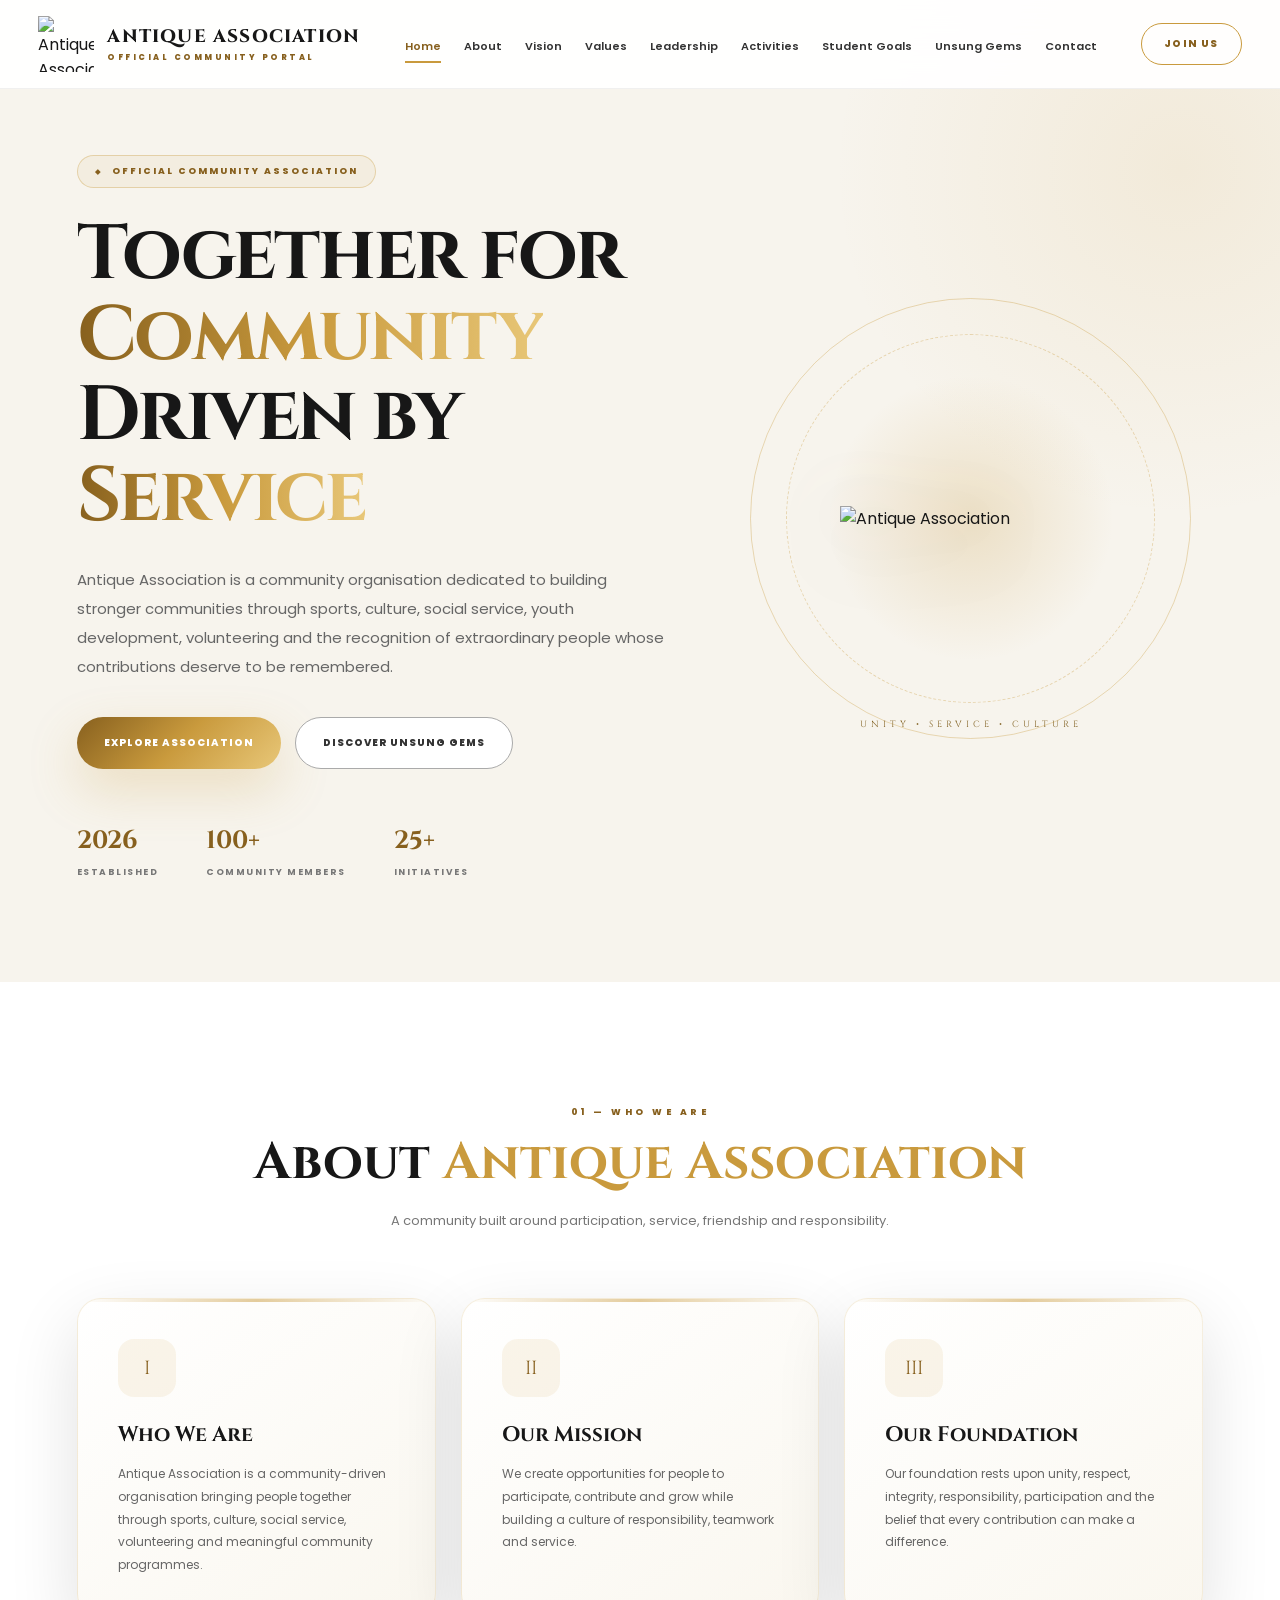
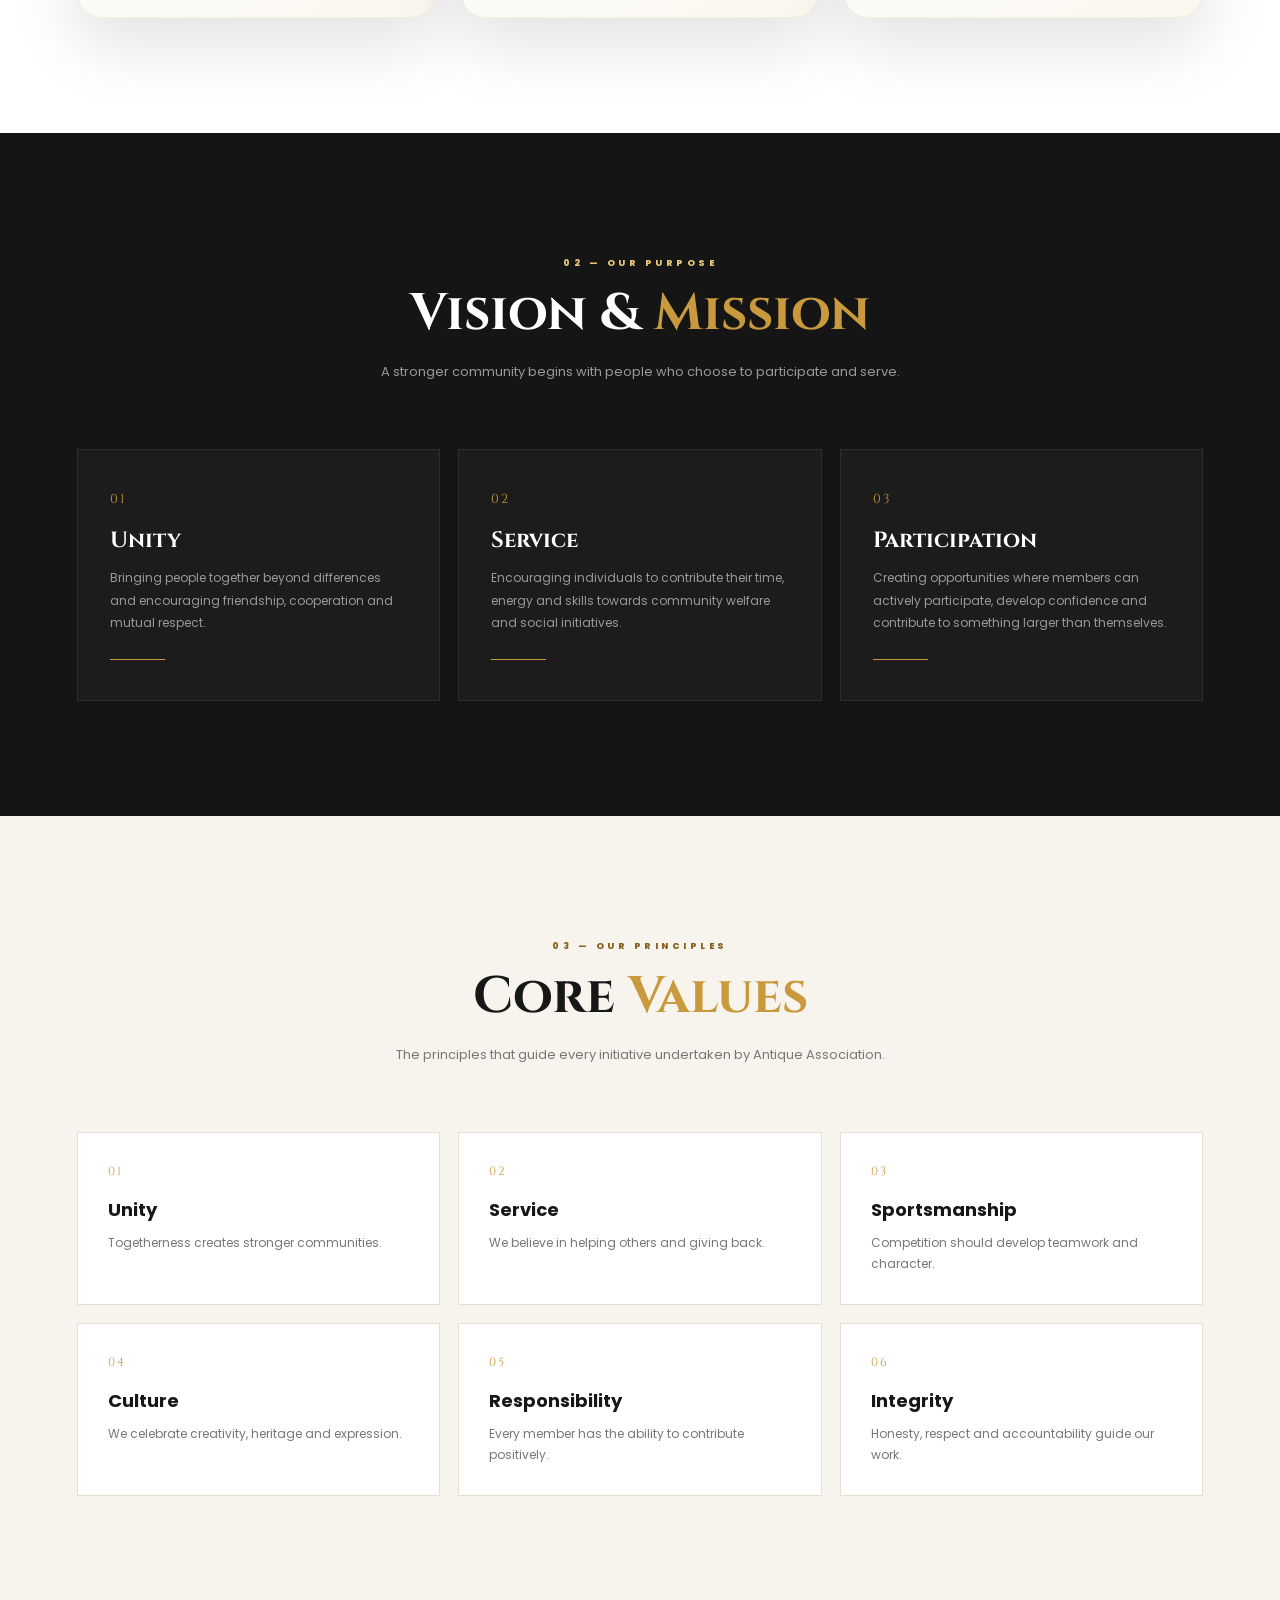
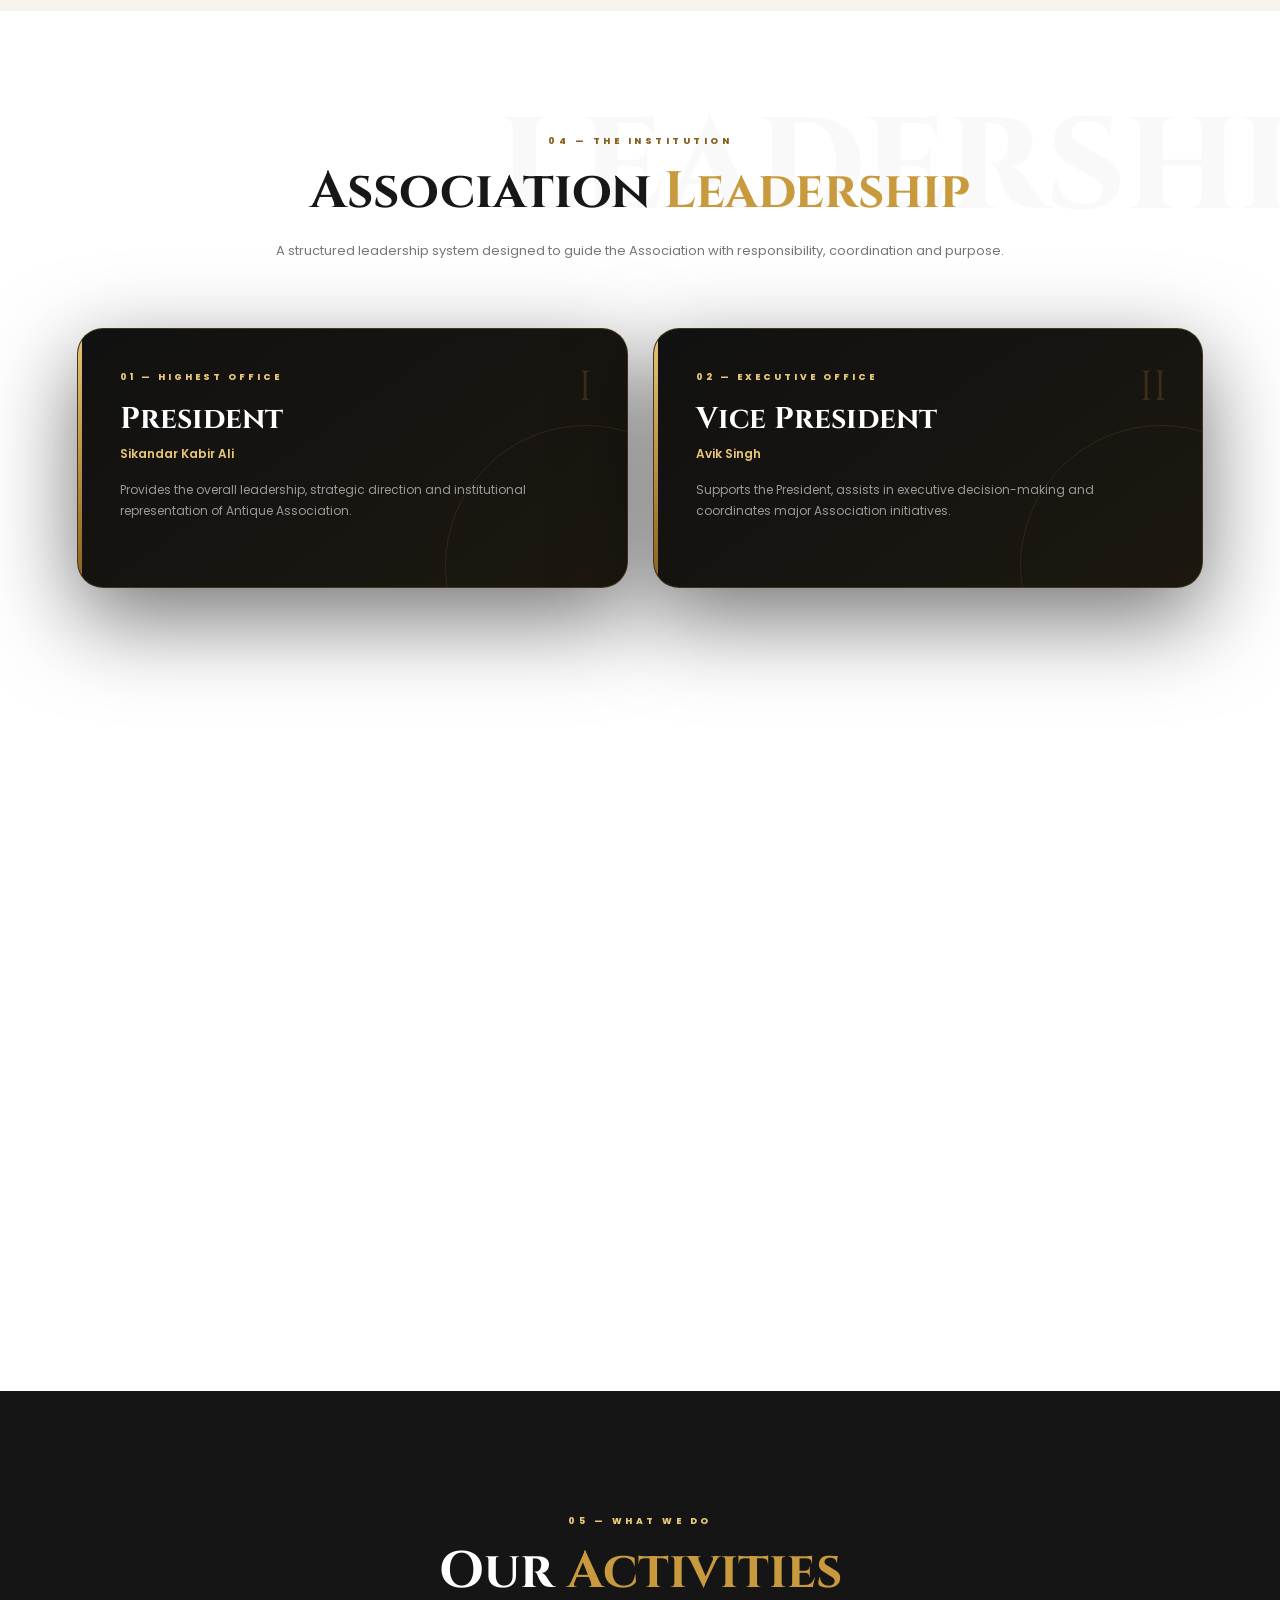
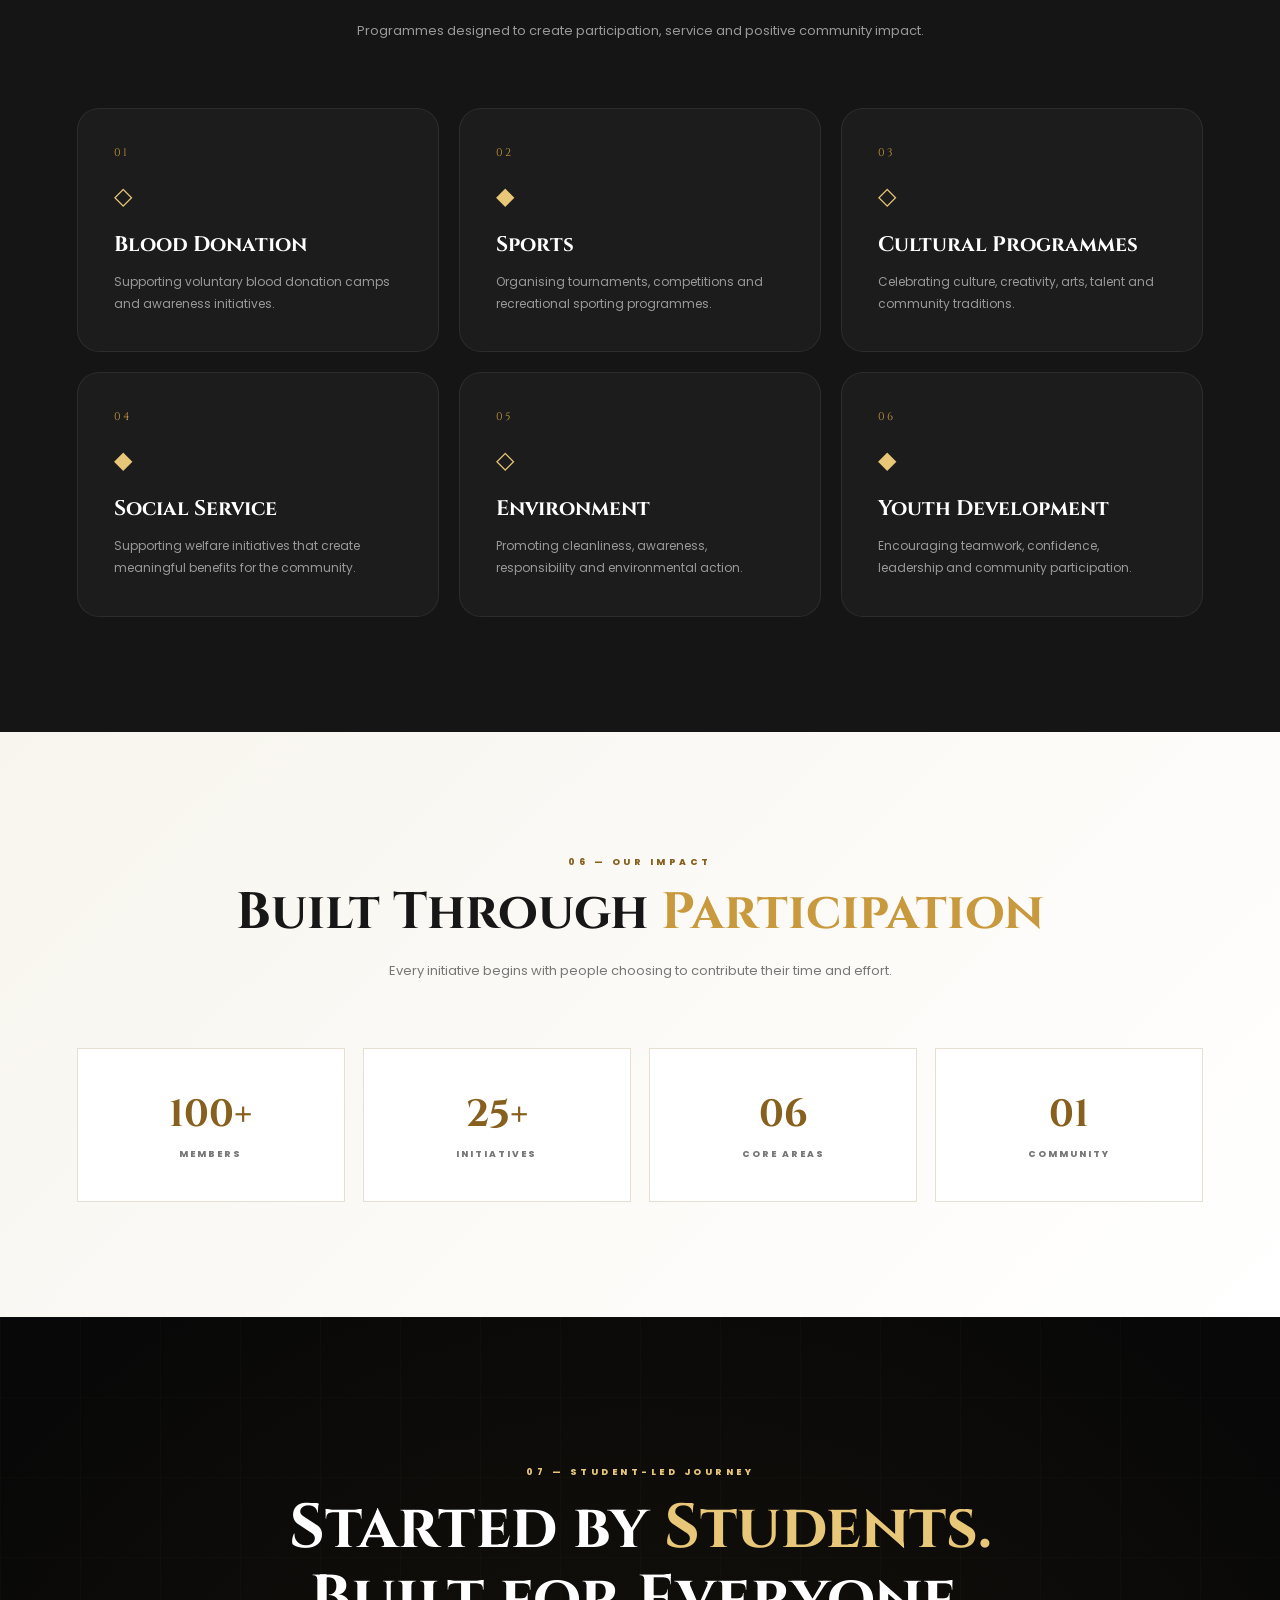
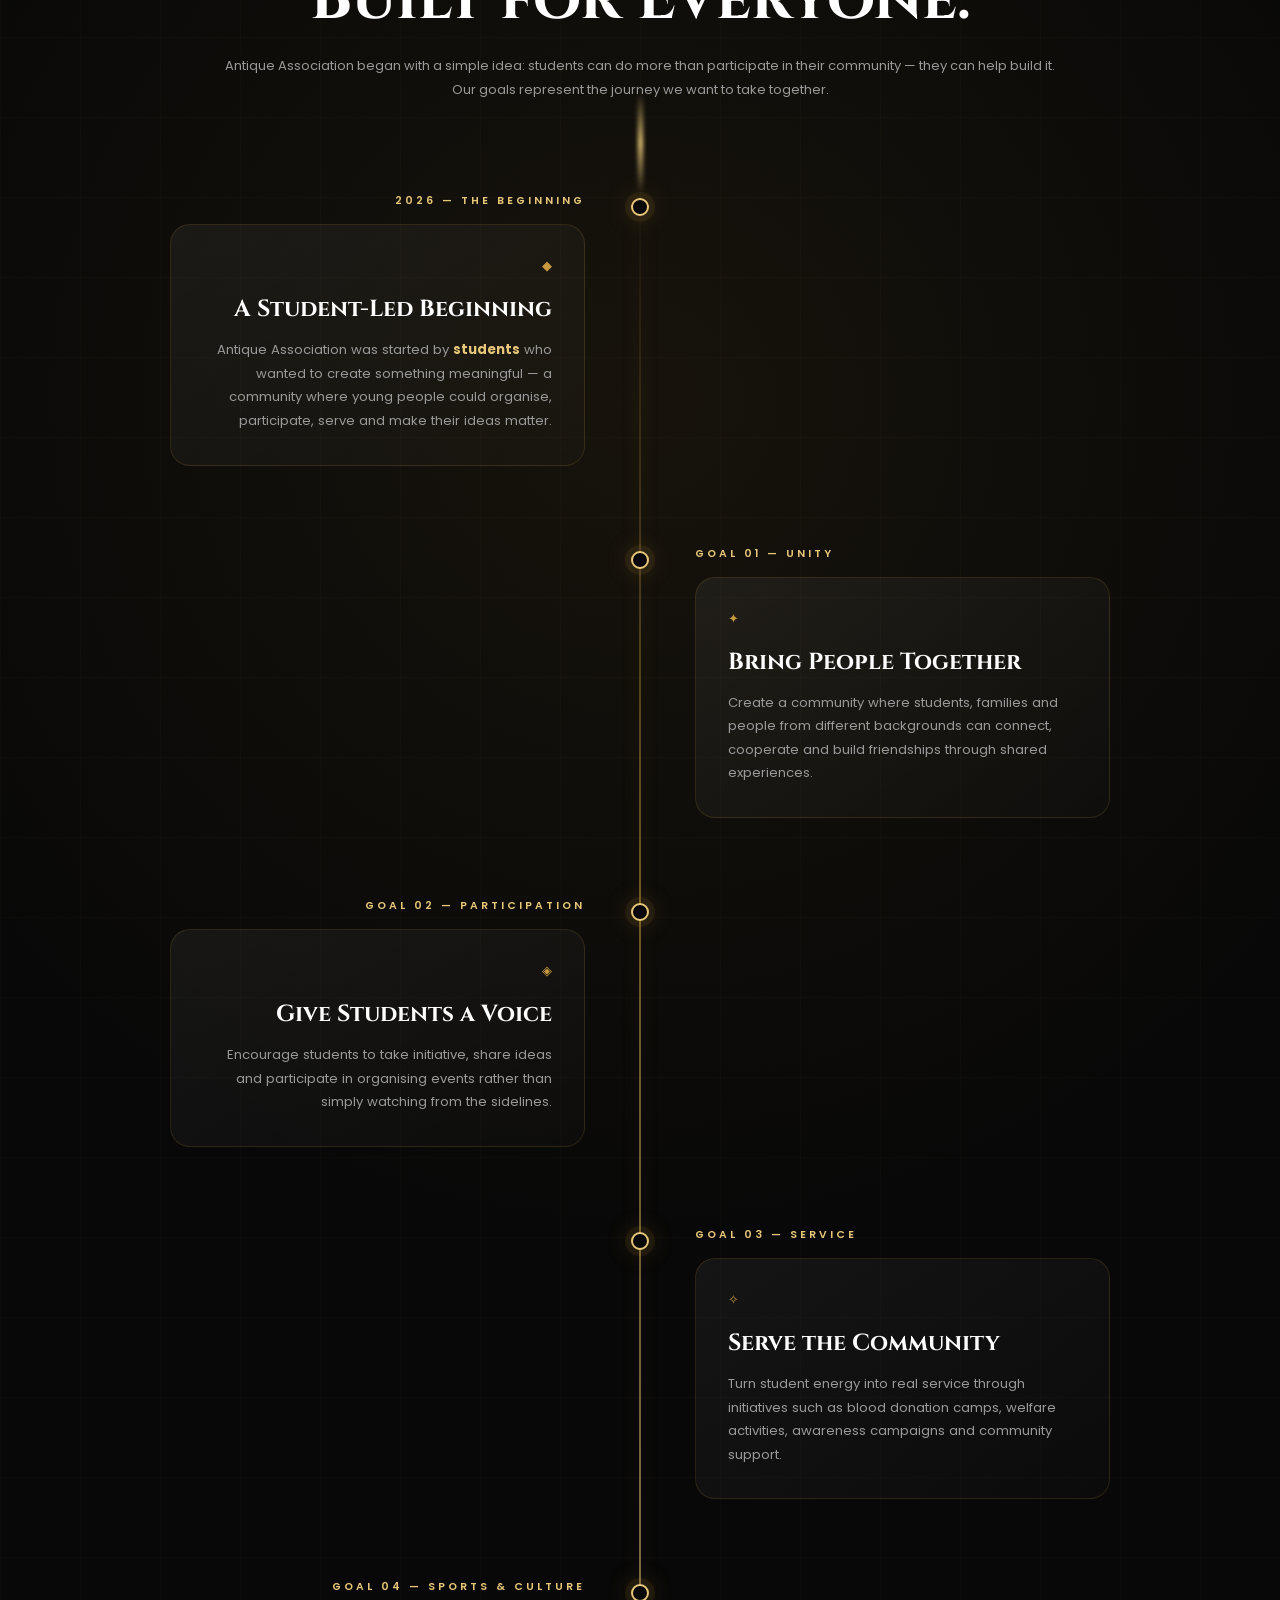
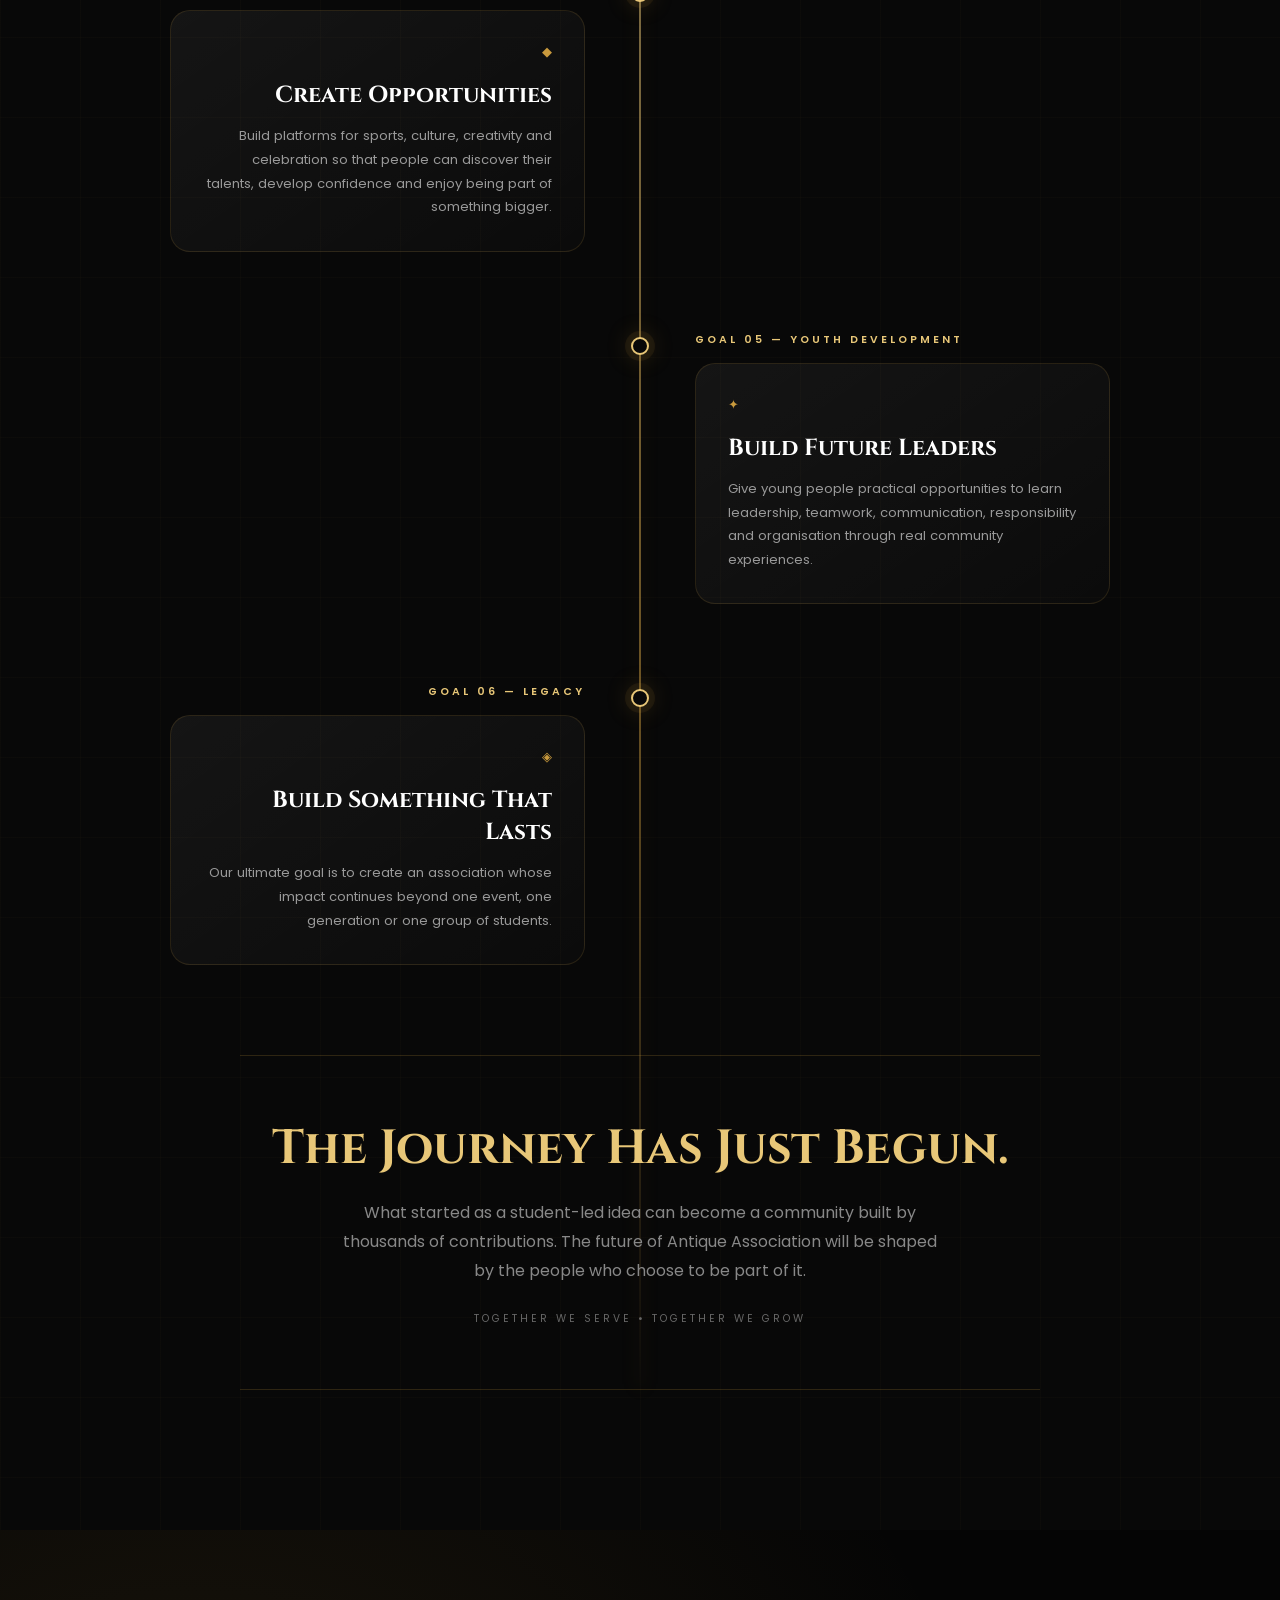
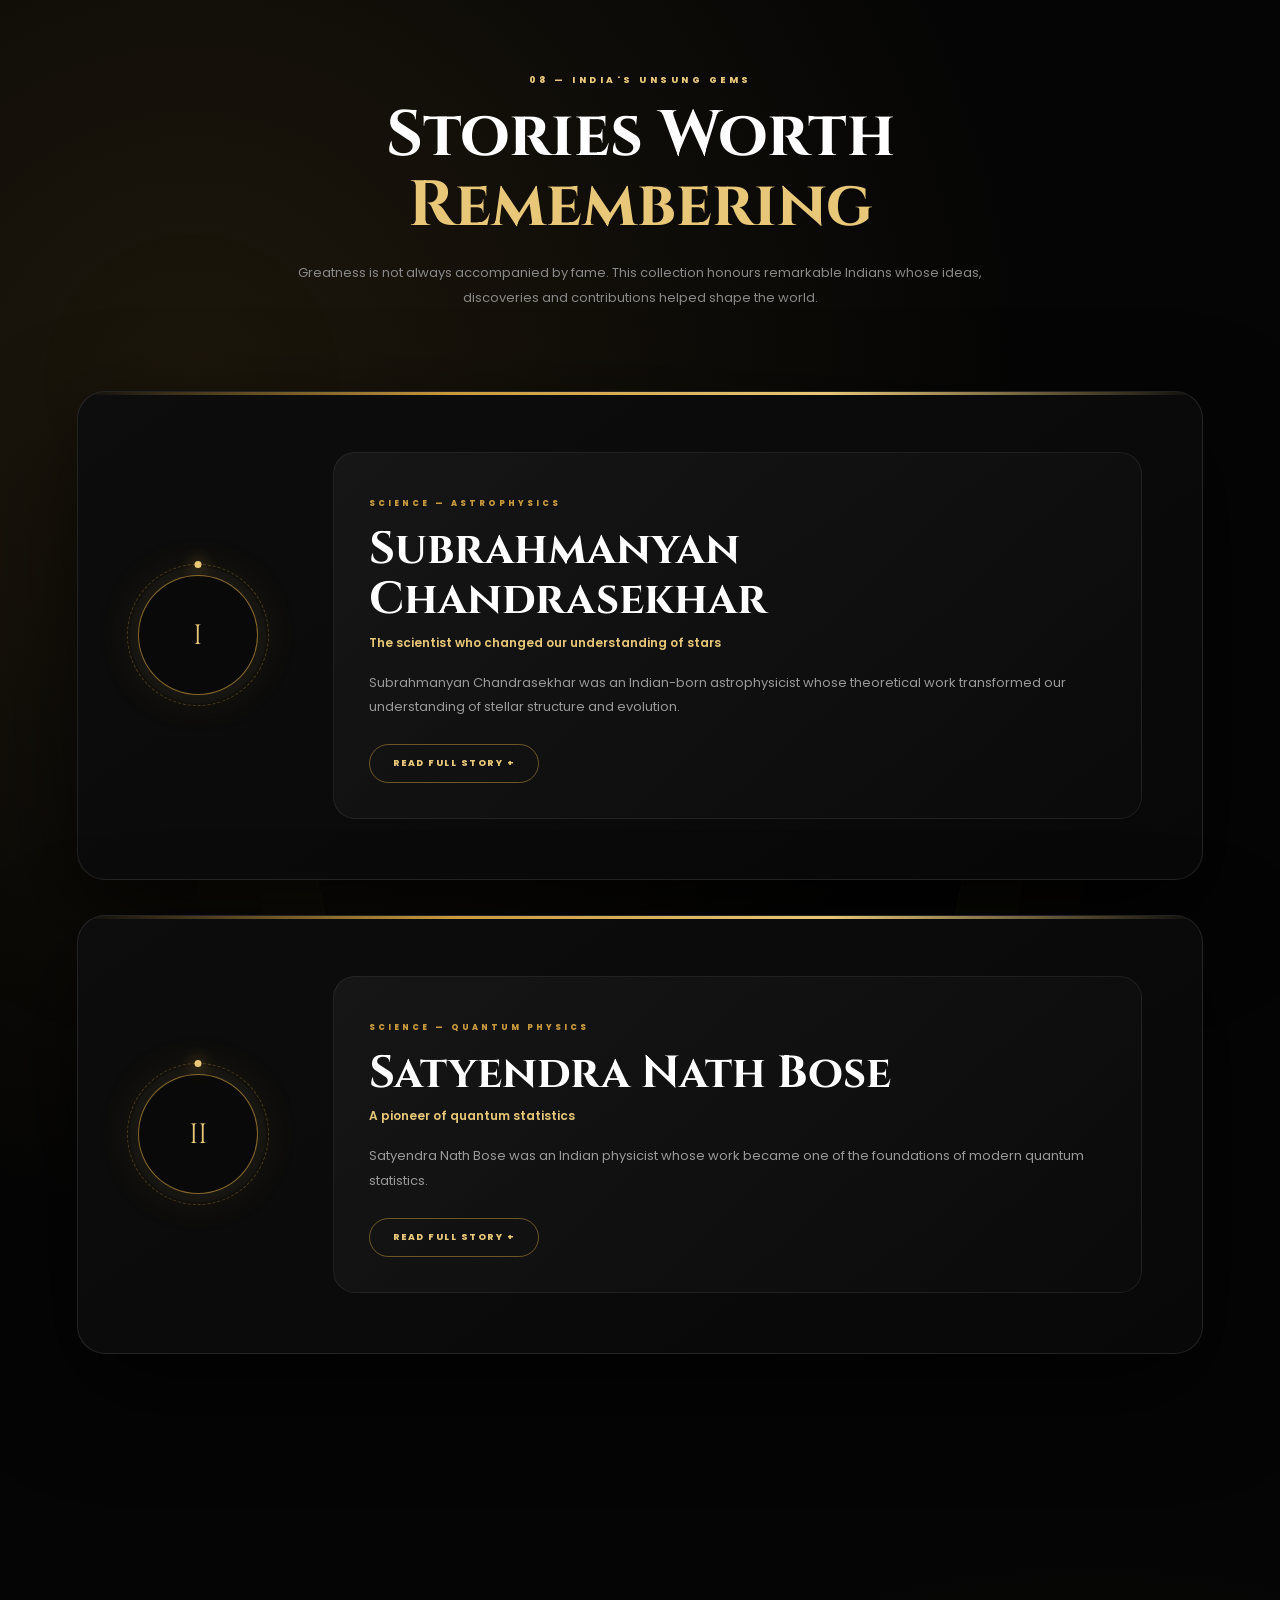
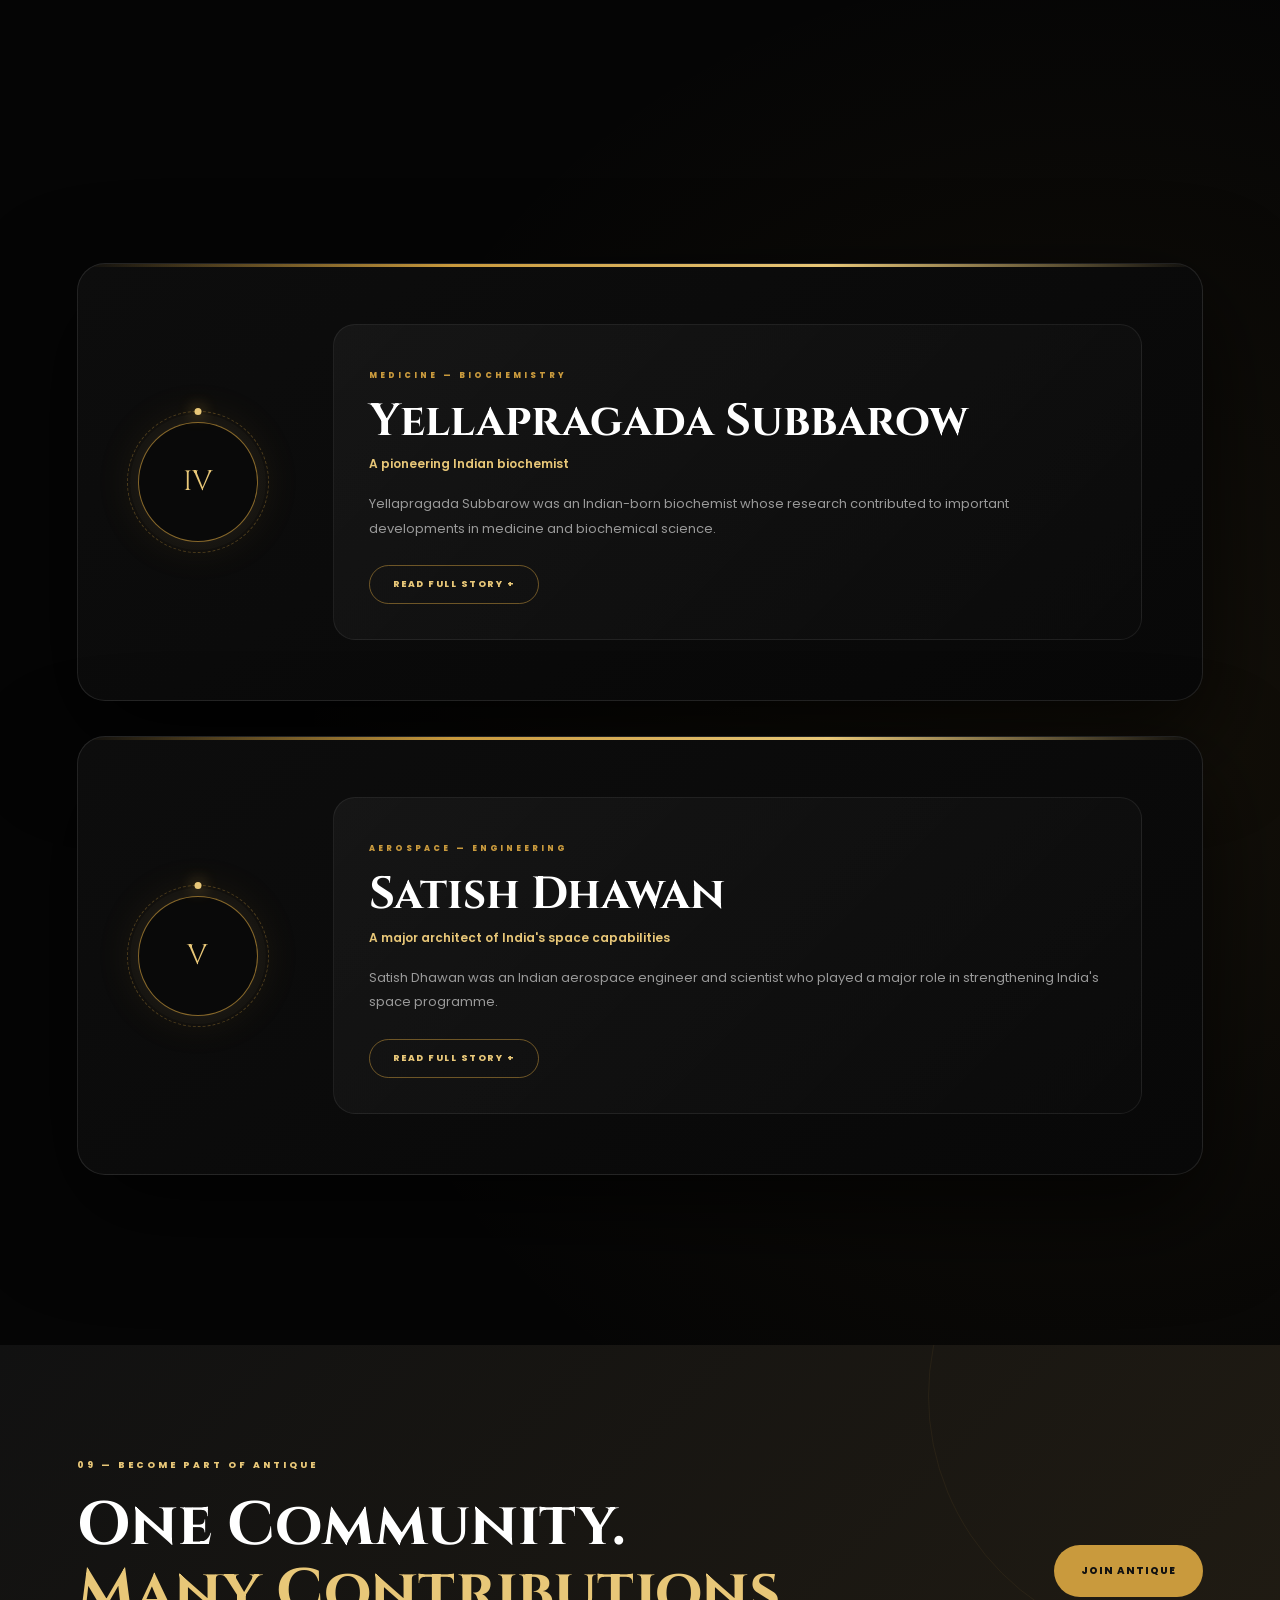
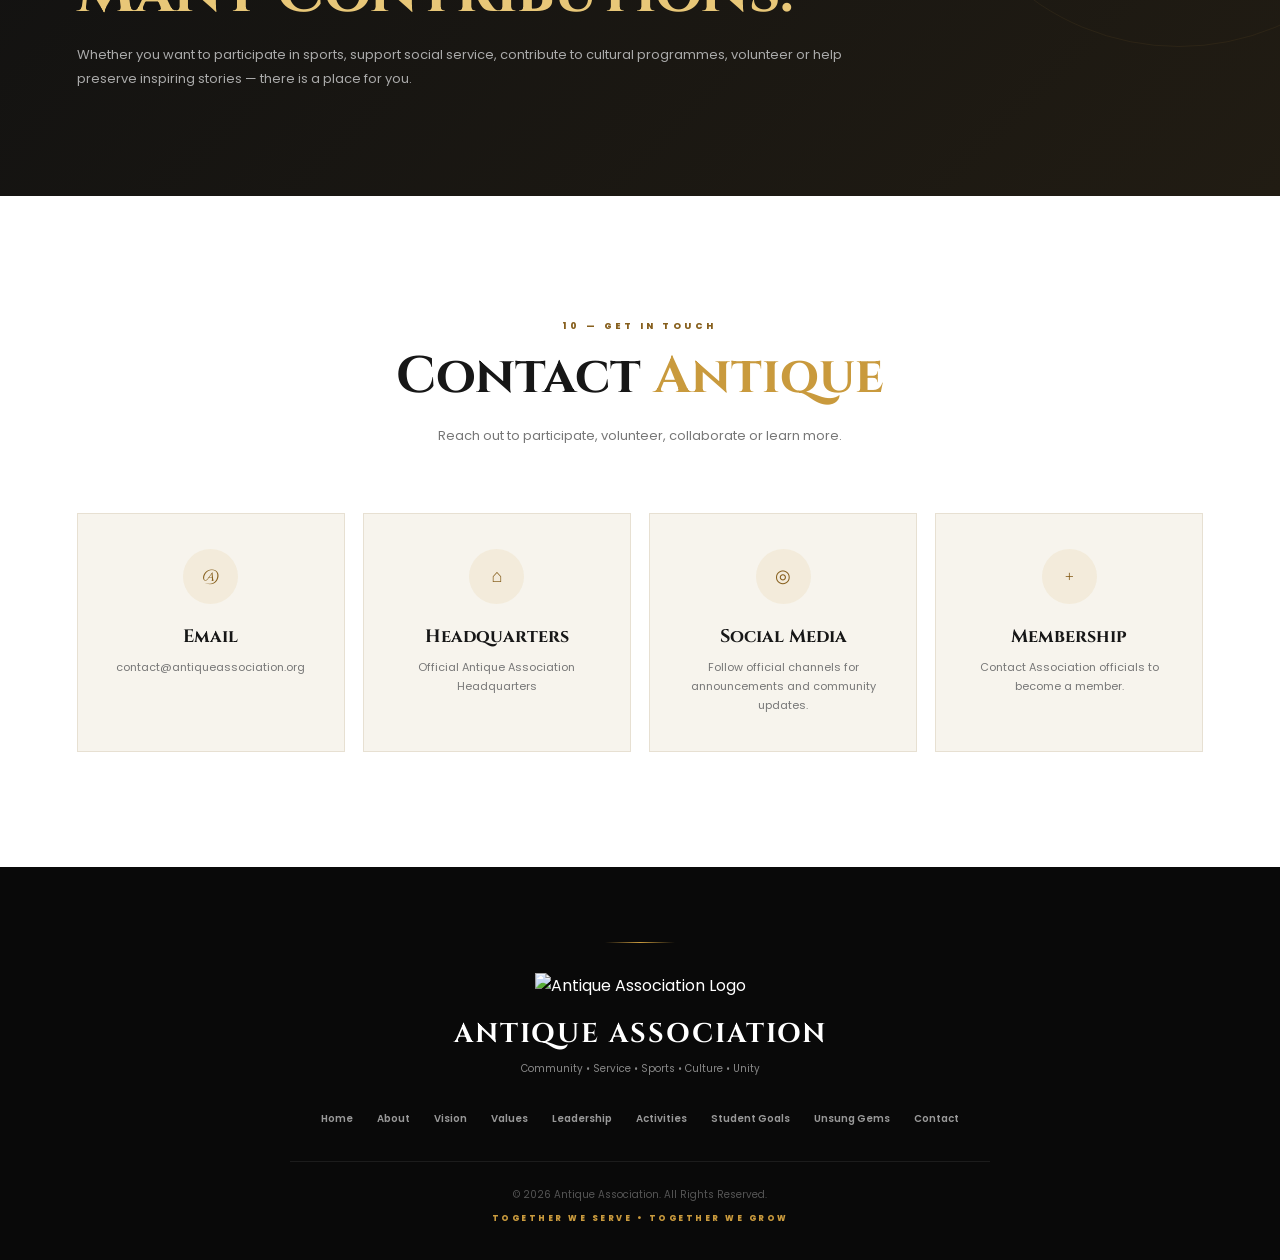
==== commit a316f10b: "Update index.html" ====
--- a/index.html
+++ b/index.html
@@ -1331,6 +1331,386 @@
     letter-spacing:2px;
 }
 
+
+/* =========================================================
+   STUDENT GOALS TIMELINE
+========================================================= */
+
+.student-timeline-section{
+    position:relative;
+
+    padding:140px 6%;
+
+    background:
+        radial-gradient(
+            circle at 50% 20%,
+            rgba(201,154,61,.08),
+            transparent 30%
+        ),
+        #080808;
+
+    color:white;
+
+    overflow:hidden;
+}
+
+.student-timeline-section::before{
+    content:"";
+
+    position:absolute;
+
+    inset:0;
+
+    background-image:
+        linear-gradient(
+            rgba(201,154,61,.025) 1px,
+            transparent 1px
+        ),
+        linear-gradient(
+            90deg,
+            rgba(201,154,61,.025) 1px,
+            transparent 1px
+        );
+
+    background-size:80px 80px;
+
+    pointer-events:none;
+}
+
+.student-heading{
+    position:relative;
+
+    z-index:2;
+
+    text-align:center;
+
+    margin:0 auto 90px;
+
+    max-width:850px;
+}
+
+.student-heading .section-label{
+    color:var(--gold-light);
+}
+
+.student-heading h2{
+    font-family:"Cinzel",serif;
+
+    font-size:clamp(36px,5vw,62px);
+
+    line-height:1.15;
+
+    margin-bottom:18px;
+}
+
+.student-heading h2 span{
+    color:var(--gold-light);
+}
+
+.student-heading p{
+    margin-left:auto;
+    margin-right:auto;
+
+    color:#999;
+
+    font-size:13px;
+
+    line-height:1.9;
+}
+
+.student-timeline{
+    position:relative;
+
+    max-width:1050px;
+
+    margin:auto;
+}
+
+.student-timeline::before{
+    content:"";
+
+    position:absolute;
+
+    top:0;
+    bottom:0;
+
+    left:50%;
+
+    width:1px;
+
+    transform:translateX(-50%);
+
+    background:
+        linear-gradient(
+            to bottom,
+            transparent,
+            var(--gold),
+            var(--gold-light),
+            var(--gold),
+            transparent
+        );
+
+    box-shadow:
+        0 0 18px rgba(201,154,61,.4);
+}
+
+.student-timeline::after{
+    content:"";
+
+    position:absolute;
+
+    left:calc(50% - 2px);
+
+    top:-100px;
+
+    width:5px;
+    height:100px;
+
+    background:
+        linear-gradient(
+            to bottom,
+            transparent,
+            var(--gold-light),
+            transparent
+        );
+
+    filter:blur(2px);
+
+    animation:
+        timelineLight 4s linear infinite;
+
+    pointer-events:none;
+}
+
+@keyframes timelineLight{
+
+    from{
+        top:-100px;
+    }
+
+    to{
+        top:100%;
+    }
+
+}
+
+.timeline-item{
+    position:relative;
+
+    width:50%;
+
+    padding:0 55px 80px;
+
+    opacity:0;
+
+    transform:translateY(70px);
+
+    transition:
+        opacity .9s ease,
+        transform .9s ease;
+}
+
+.timeline-item.show{
+    opacity:1;
+
+    transform:translateY(0);
+}
+
+.timeline-item:nth-child(odd){
+    left:0;
+
+    text-align:right;
+}
+
+.timeline-item:nth-child(even){
+    left:50%;
+}
+
+.timeline-node{
+    position:absolute;
+
+    top:5px;
+
+    width:18px;
+    height:18px;
+
+    border-radius:50%;
+
+    background:var(--black);
+
+    border:2px solid var(--gold-light);
+
+    box-shadow:
+        0 0 0 6px rgba(201,154,61,.08),
+        0 0 25px rgba(201,154,61,.35);
+
+    transition:.4s;
+}
+
+.timeline-item:nth-child(odd) .timeline-node{
+    right:-9px;
+}
+
+.timeline-item:nth-child(even) .timeline-node{
+    left:-9px;
+}
+
+.timeline-item:hover .timeline-node{
+    background:var(--gold);
+
+    transform:scale(1.4);
+
+    box-shadow:
+        0 0 0 7px rgba(201,154,61,.1),
+        0 0 35px rgba(201,154,61,.65);
+}
+
+.timeline-year{
+    color:var(--gold-light);
+
+    font-size:.67rem;
+
+    letter-spacing:3px;
+
+    font-weight:600;
+
+    margin-bottom:15px;
+}
+
+.timeline-content{
+    position:relative;
+
+    padding:32px;
+
+    background:
+        linear-gradient(
+            145deg,
+            rgba(255,255,255,.055),
+            rgba(255,255,255,.015)
+        );
+
+    border:1px solid rgba(201,154,61,.15);
+
+    border-radius:20px;
+
+    overflow:hidden;
+
+    transition:.5s ease;
+}
+
+.timeline-content::before{
+    content:"";
+
+    position:absolute;
+
+    inset:0;
+
+    border-radius:20px;
+
+    background:
+        linear-gradient(
+            120deg,
+            transparent,
+            rgba(201,154,61,.08),
+            transparent
+        );
+
+    transform:translateX(-100%);
+
+    transition:.8s;
+
+    pointer-events:none;
+}
+
+.timeline-content:hover::before{
+    transform:translateX(100%);
+}
+
+.timeline-content:hover{
+    transform:translateY(-7px);
+
+    border-color:rgba(201,154,61,.45);
+
+    box-shadow:
+        0 20px 55px rgba(0,0,0,.45);
+}
+
+.timeline-icon{
+    position:relative;
+
+    color:var(--gold);
+
+    font-size:.8rem;
+
+    margin-bottom:18px;
+}
+
+.timeline-content h3{
+    position:relative;
+
+    font-family:"Cinzel",serif;
+
+    font-size:1.45rem;
+
+    margin-bottom:13px;
+}
+
+.timeline-content p{
+    position:relative;
+
+    color:#999;
+
+    font-size:.82rem;
+
+    line-height:1.8;
+}
+
+.timeline-content strong{
+    color:var(--gold-light);
+}
+
+.timeline-final{
+    position:relative;
+
+    text-align:center;
+
+    margin:10px auto 0;
+
+    padding:60px 30px;
+
+    max-width:800px;
+
+    border-top:1px solid rgba(201,154,61,.2);
+
+    border-bottom:1px solid rgba(201,154,61,.2);
+}
+
+.timeline-final h3{
+    font-family:"Cinzel",serif;
+
+    font-size:clamp(1.8rem,4vw,3rem);
+
+    color:var(--gold-light);
+}
+
+.timeline-final p{
+    max-width:600px;
+
+    margin:18px auto;
+
+    color:#888;
+
+    line-height:1.8;
+}
+
+.timeline-final span{
+    color:#666;
+
+    font-size:.65rem;
+
+    letter-spacing:3px;
+}
+
 /* =========================================================
    UNSUNG GEMS
 ========================================================= */
@@ -2160,6 +2540,57 @@
 }
 
 /* =========================================================
+   STUDENT TIMELINE MOBILE
+========================================================= */
+
+@media(max-width:800px){
+
+    .student-timeline{
+        padding-left:30px;
+    }
+
+    .student-timeline::before{
+        left:8px;
+
+        transform:none;
+    }
+
+    .student-timeline::after{
+        left:6px;
+    }
+
+    .timeline-item,
+    .timeline-item:nth-child(odd),
+    .timeline-item:nth-child(even){
+
+        width:100%;
+
+        left:0;
+
+        padding:0 0 55px 35px;
+
+        text-align:left;
+    }
+
+    .timeline-item:nth-child(odd) .timeline-node,
+    .timeline-item:nth-child(even) .timeline-node{
+
+        left:-1px;
+
+        right:auto;
+    }
+
+    .timeline-content{
+        padding:25px;
+    }
+
+    .student-heading{
+        margin-bottom:60px;
+    }
+
+}
+
+/* =========================================================
    RESPONSIVE 600
 ========================================================= */
 
@@ -2321,6 +2752,8 @@
 
 <li><a href="#activities">Activities</a></li>
 
+<li><a href="#student-goals">Student Goals</a></li>
+
 <li><a href="#gems">Unsung Gems</a></li>
 
 <li><a href="#contact">Contact</a></li>
@@ -3304,6 +3737,290 @@
 
 
 <!-- =========================================================
+     STUDENT GOALS
+========================================================= -->
+
+<section
+class="student-timeline-section"
+id="student-goals"
+>
+
+<div class="student-heading reveal">
+
+<span class="section-label">
+07 — STUDENT-LED JOURNEY
+</span>
+
+<h2>
+Started by <span>Students.</span><br>
+Built for Everyone.
+</h2>
+
+<p>
+Antique Association began with a simple idea:
+students can do more than participate in their
+community — they can help build it. Our goals
+represent the journey we want to take together.
+</p>
+
+</div>
+
+
+<div class="student-timeline">
+
+
+<!-- BEGINNING -->
+
+<div class="timeline-item">
+
+<div class="timeline-node"></div>
+
+<div class="timeline-year">
+2026 — THE BEGINNING
+</div>
+
+<div class="timeline-content">
+
+<div class="timeline-icon">
+◆
+</div>
+
+<h3>
+A Student-Led Beginning
+</h3>
+
+<p>
+Antique Association was started by
+<strong>students</strong> who wanted to create
+something meaningful — a community where
+young people could organise, participate,
+serve and make their ideas matter.
+</p>
+
+</div>
+
+</div>
+
+
+<!-- GOAL 01 -->
+
+<div class="timeline-item">
+
+<div class="timeline-node"></div>
+
+<div class="timeline-year">
+GOAL 01 — UNITY
+</div>
+
+<div class="timeline-content">
+
+<div class="timeline-icon">
+✦
+</div>
+
+<h3>
+Bring People Together
+</h3>
+
+<p>
+Create a community where students, families
+and people from different backgrounds can
+connect, cooperate and build friendships
+through shared experiences.
+</p>
+
+</div>
+
+</div>
+
+
+<!-- GOAL 02 -->
+
+<div class="timeline-item">
+
+<div class="timeline-node"></div>
+
+<div class="timeline-year">
+GOAL 02 — PARTICIPATION
+</div>
+
+<div class="timeline-content">
+
+<div class="timeline-icon">
+◈
+</div>
+
+<h3>
+Give Students a Voice
+</h3>
+
+<p>
+Encourage students to take initiative,
+share ideas and participate in organising
+events rather than simply watching from
+the sidelines.
+</p>
+
+</div>
+
+</div>
+
+
+<!-- GOAL 03 -->
+
+<div class="timeline-item">
+
+<div class="timeline-node"></div>
+
+<div class="timeline-year">
+GOAL 03 — SERVICE
+</div>
+
+<div class="timeline-content">
+
+<div class="timeline-icon">
+✧
+</div>
+
+<h3>
+Serve the Community
+</h3>
+
+<p>
+Turn student energy into real service through
+initiatives such as blood donation camps,
+welfare activities, awareness campaigns
+and community support.
+</p>
+
+</div>
+
+</div>
+
+
+<!-- GOAL 04 -->
+
+<div class="timeline-item">
+
+<div class="timeline-node"></div>
+
+<div class="timeline-year">
+GOAL 04 — SPORTS &amp; CULTURE
+</div>
+
+<div class="timeline-content">
+
+<div class="timeline-icon">
+◆
+</div>
+
+<h3>
+Create Opportunities
+</h3>
+
+<p>
+Build platforms for sports, culture,
+creativity and celebration so that people
+can discover their talents, develop confidence
+and enjoy being part of something bigger.
+</p>
+
+</div>
+
+</div>
+
+
+<!-- GOAL 05 -->
+
+<div class="timeline-item">
+
+<div class="timeline-node"></div>
+
+<div class="timeline-year">
+GOAL 05 — YOUTH DEVELOPMENT
+</div>
+
+<div class="timeline-content">
+
+<div class="timeline-icon">
+✦
+</div>
+
+<h3>
+Build Future Leaders
+</h3>
+
+<p>
+Give young people practical opportunities
+to learn leadership, teamwork, communication,
+responsibility and organisation through real
+community experiences.
+</p>
+
+</div>
+
+</div>
+
+
+<!-- GOAL 06 -->
+
+<div class="timeline-item">
+
+<div class="timeline-node"></div>
+
+<div class="timeline-year">
+GOAL 06 — LEGACY
+</div>
+
+<div class="timeline-content">
+
+<div class="timeline-icon">
+◈
+</div>
+
+<h3>
+Build Something That Lasts
+</h3>
+
+<p>
+Our ultimate goal is to create an association
+whose impact continues beyond one event,
+one generation or one group of students.
+</p>
+
+</div>
+
+</div>
+
+
+<!-- FINAL -->
+
+<div class="timeline-final reveal">
+
+<h3>
+The Journey Has Just Begun.
+</h3>
+
+<p>
+What started as a student-led idea can become
+a community built by thousands of contributions.
+The future of Antique Association will be shaped
+by the people who choose to be part of it.
+</p>
+
+<span>
+TOGETHER WE SERVE • TOGETHER WE GROW
+</span>
+
+</div>
+
+
+</div>
+
+</section>
+
+
+<!-- =========================================================
      UNSUNG GEMS
 ========================================================= -->
 
@@ -3318,7 +4035,7 @@
 <div class="gems-heading reveal">
 
 <span class="section-label">
-07 — INDIA'S UNSUNG GEMS
+08 — INDIA'S UNSUNG GEMS
 </span>
 
 <h2>
@@ -3719,7 +4436,7 @@
 <div class="join-text">
 
 <span>
-08 — BECOME PART OF ANTIQUE
+09 — BECOME PART OF ANTIQUE
 </span>
 
 <h2>
@@ -3763,7 +4480,7 @@
 <div class="section-heading reveal">
 
 <span class="section-label">
-09 — GET IN TOUCH
+10 — GET IN TOUCH
 </span>
 
 <h2>
@@ -3897,6 +4614,8 @@
 <a href="#leadership">Leadership</a>
 
 <a href="#activities">Activities</a>
+
+<a href="#student-goals">Student Goals</a>
 
 <a href="#gems">Unsung Gems</a>
 
@@ -4070,6 +4789,72 @@
 
         observer.observe(
             element
+        );
+
+    }
+);
+
+
+/* =========================================================
+   STUDENT GOALS TIMELINE
+========================================================= */
+
+const timelineItems =
+document.querySelectorAll(
+    ".timeline-item"
+);
+
+const timelineObserver =
+new IntersectionObserver(
+
+    entries => {
+
+        entries.forEach(
+            entry => {
+
+                if(entry.isIntersecting){
+
+                    const item =
+                        entry.target;
+
+                    const index =
+                        [...timelineItems]
+                        .indexOf(item);
+
+                    setTimeout(
+                        () => {
+
+                            item.classList.add(
+                                "show"
+                            );
+
+                        },
+                        index * 130
+                    );
+
+                    timelineObserver.unobserve(
+                        item
+                    );
+
+                }
+
+            }
+        );
+
+    },
+
+    {
+        threshold:.15
+    }
+
+);
+
+
+timelineItems.forEach(
+    item => {
+
+        timelineObserver.observe(
+            item
         );
 
     }
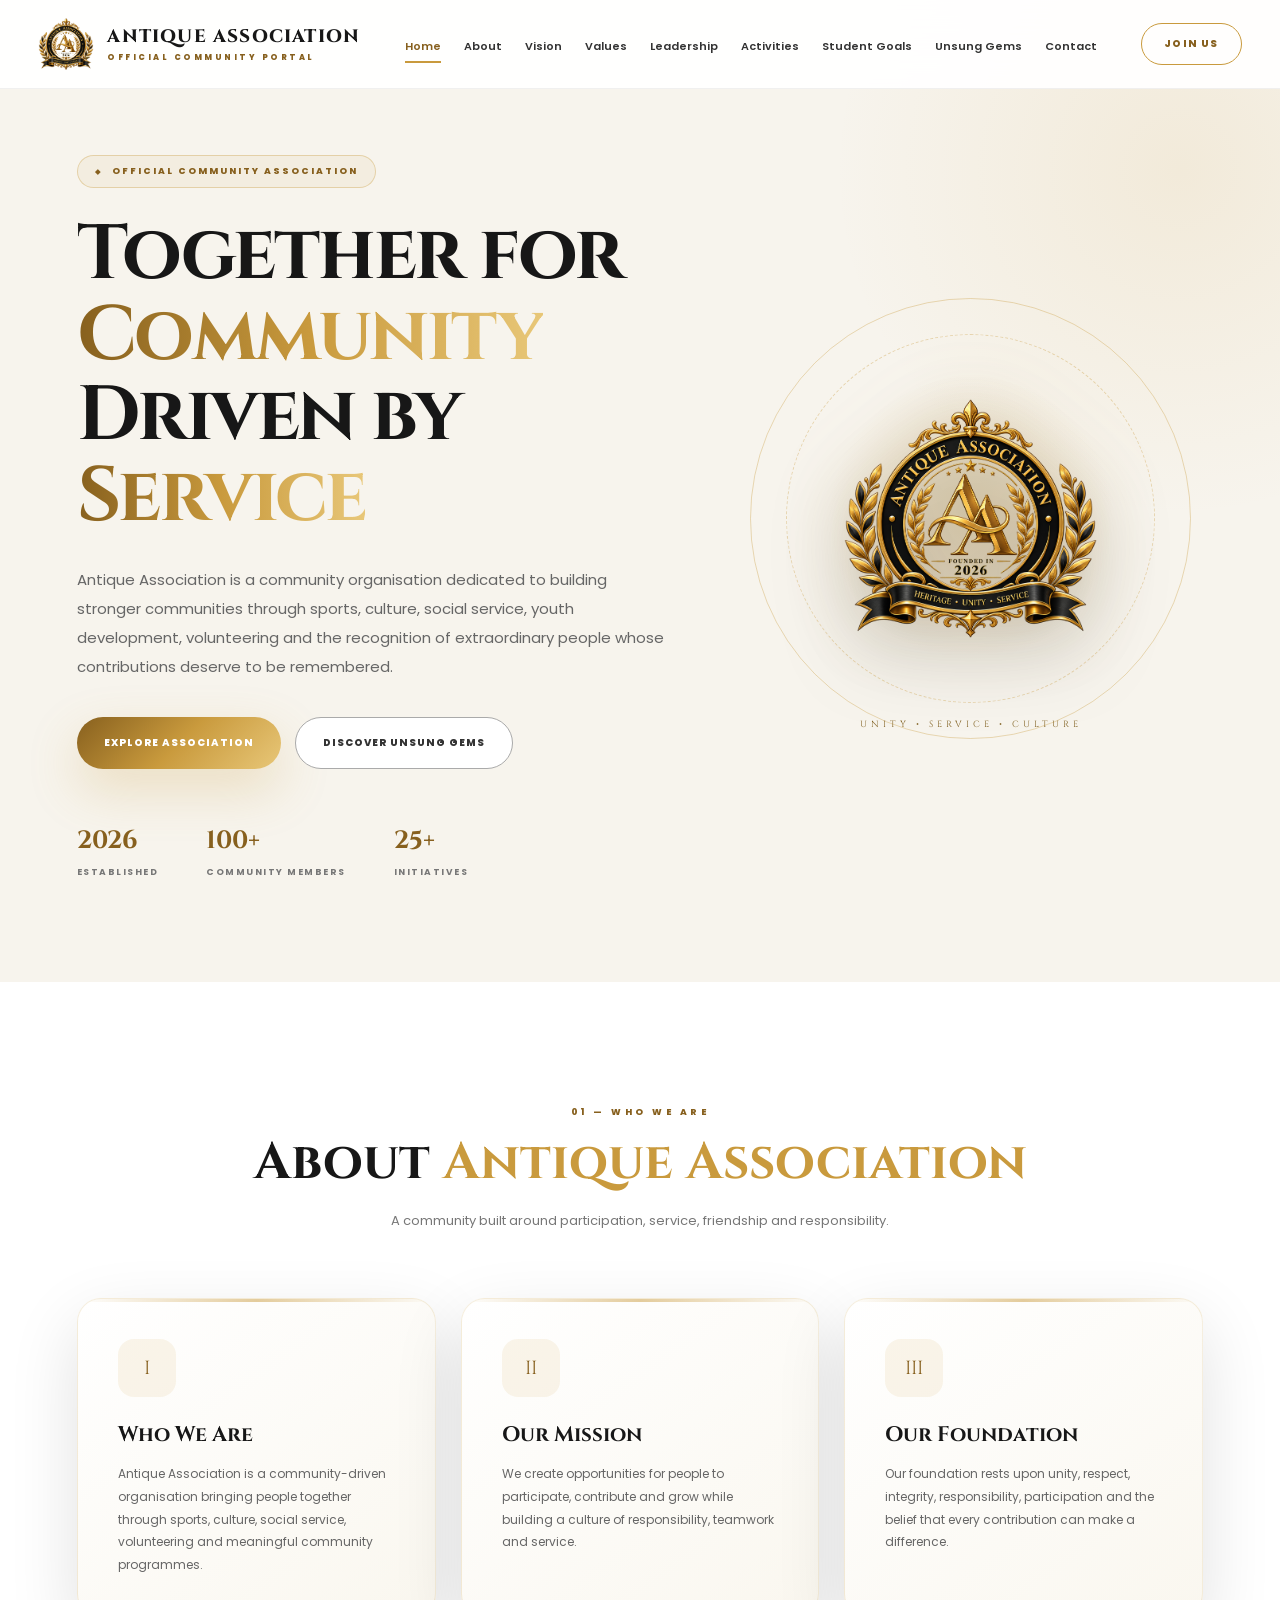
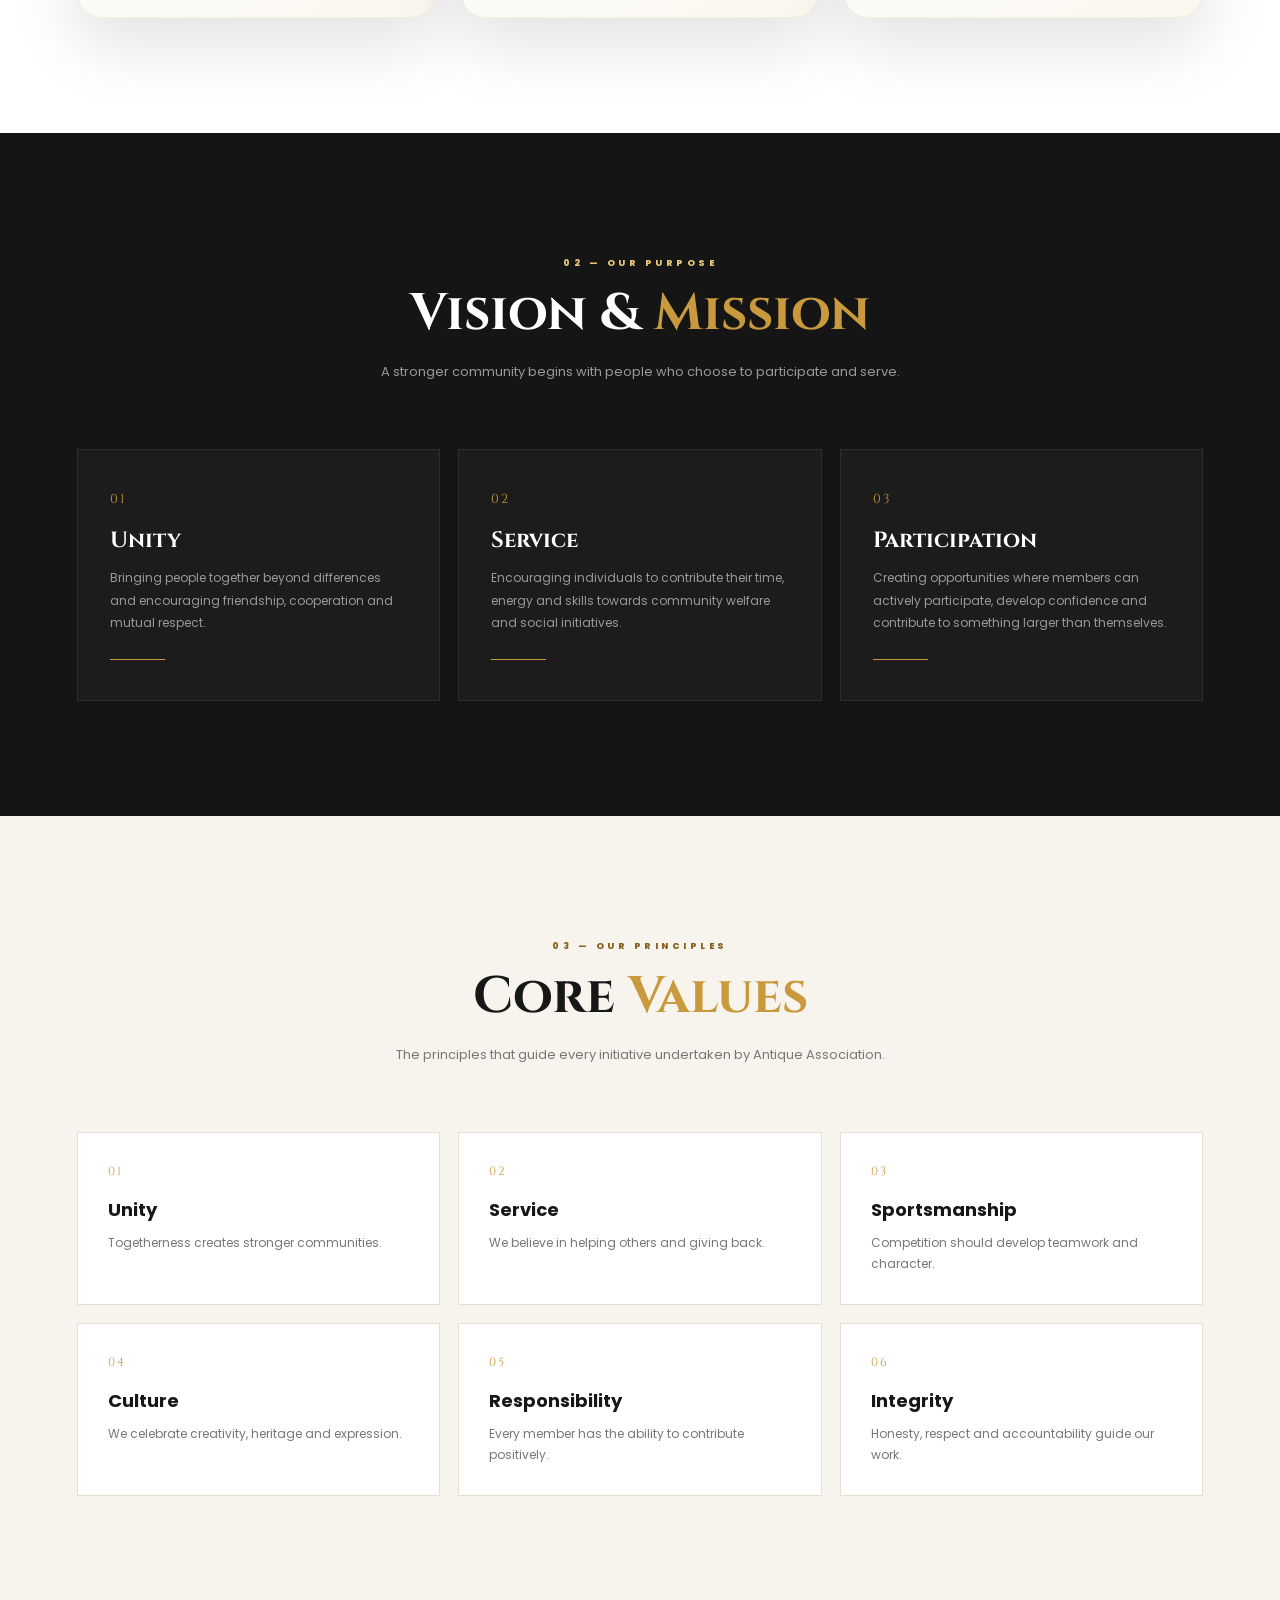
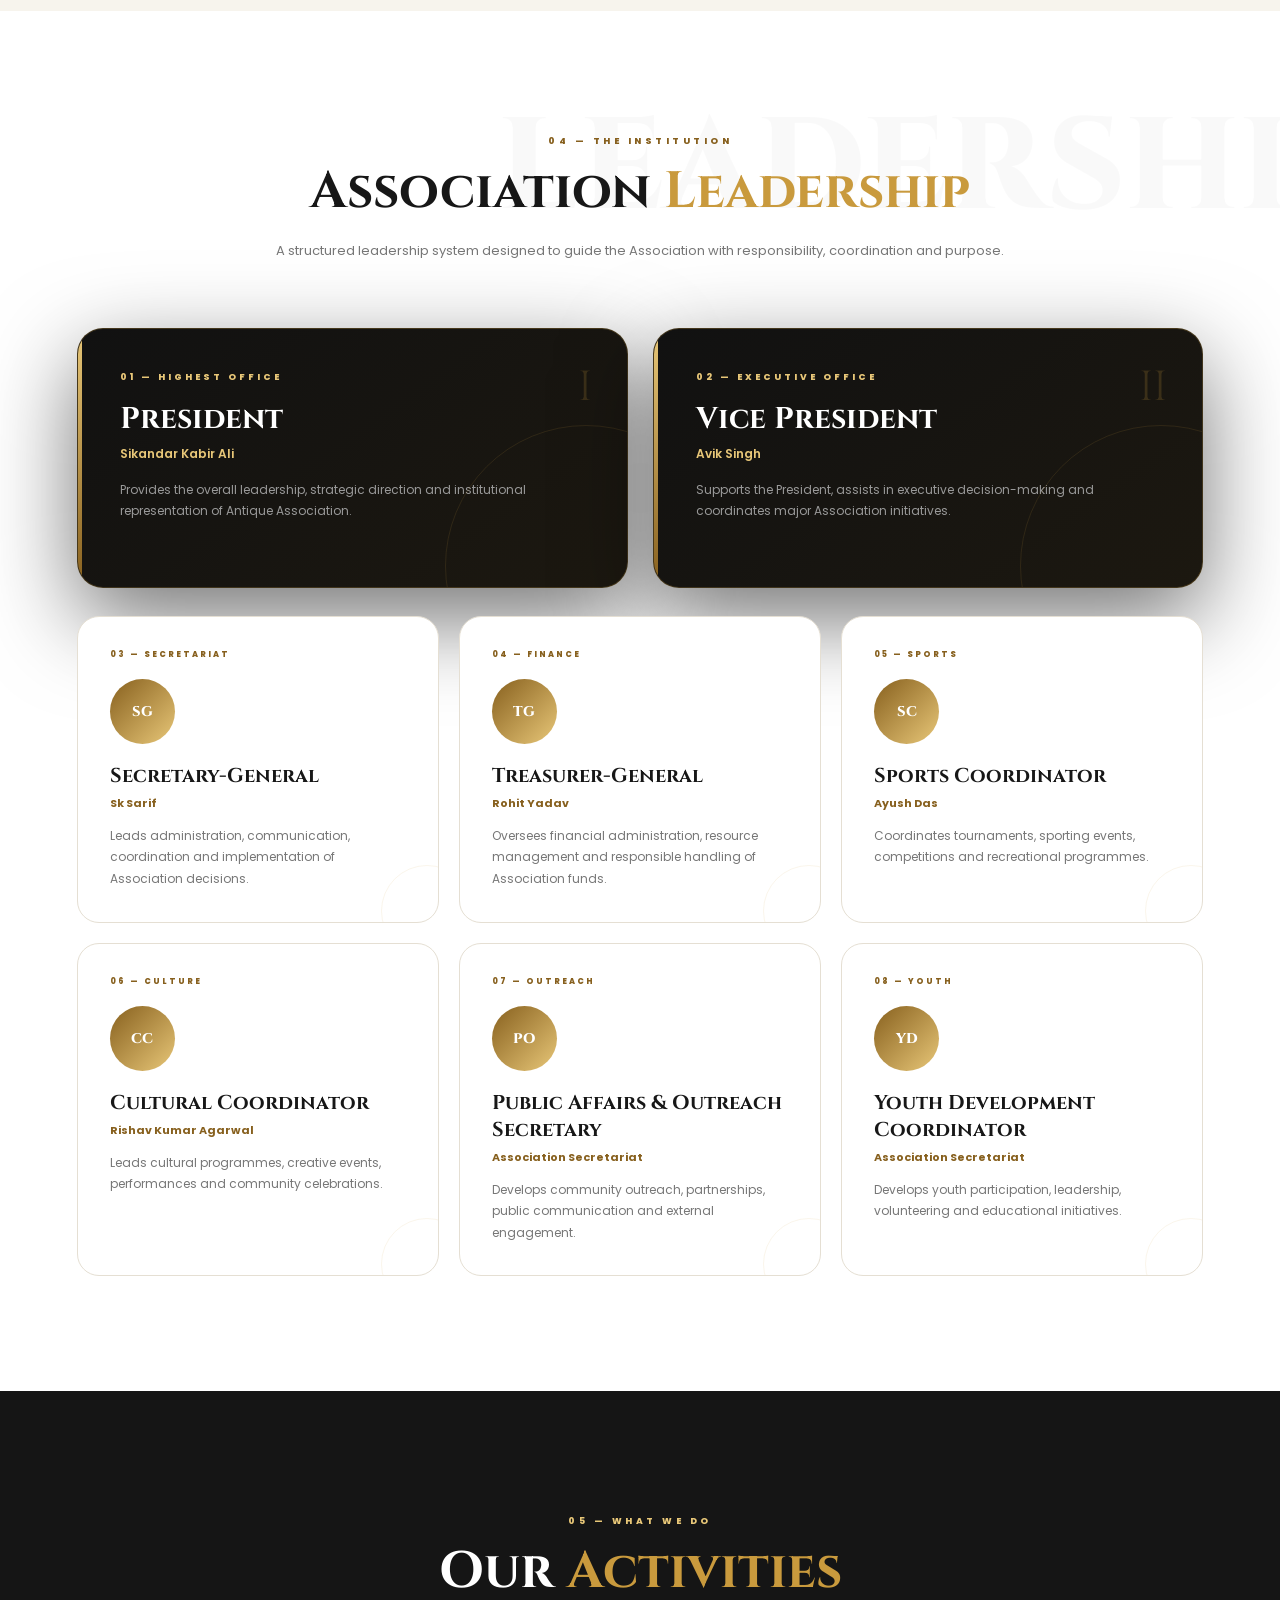
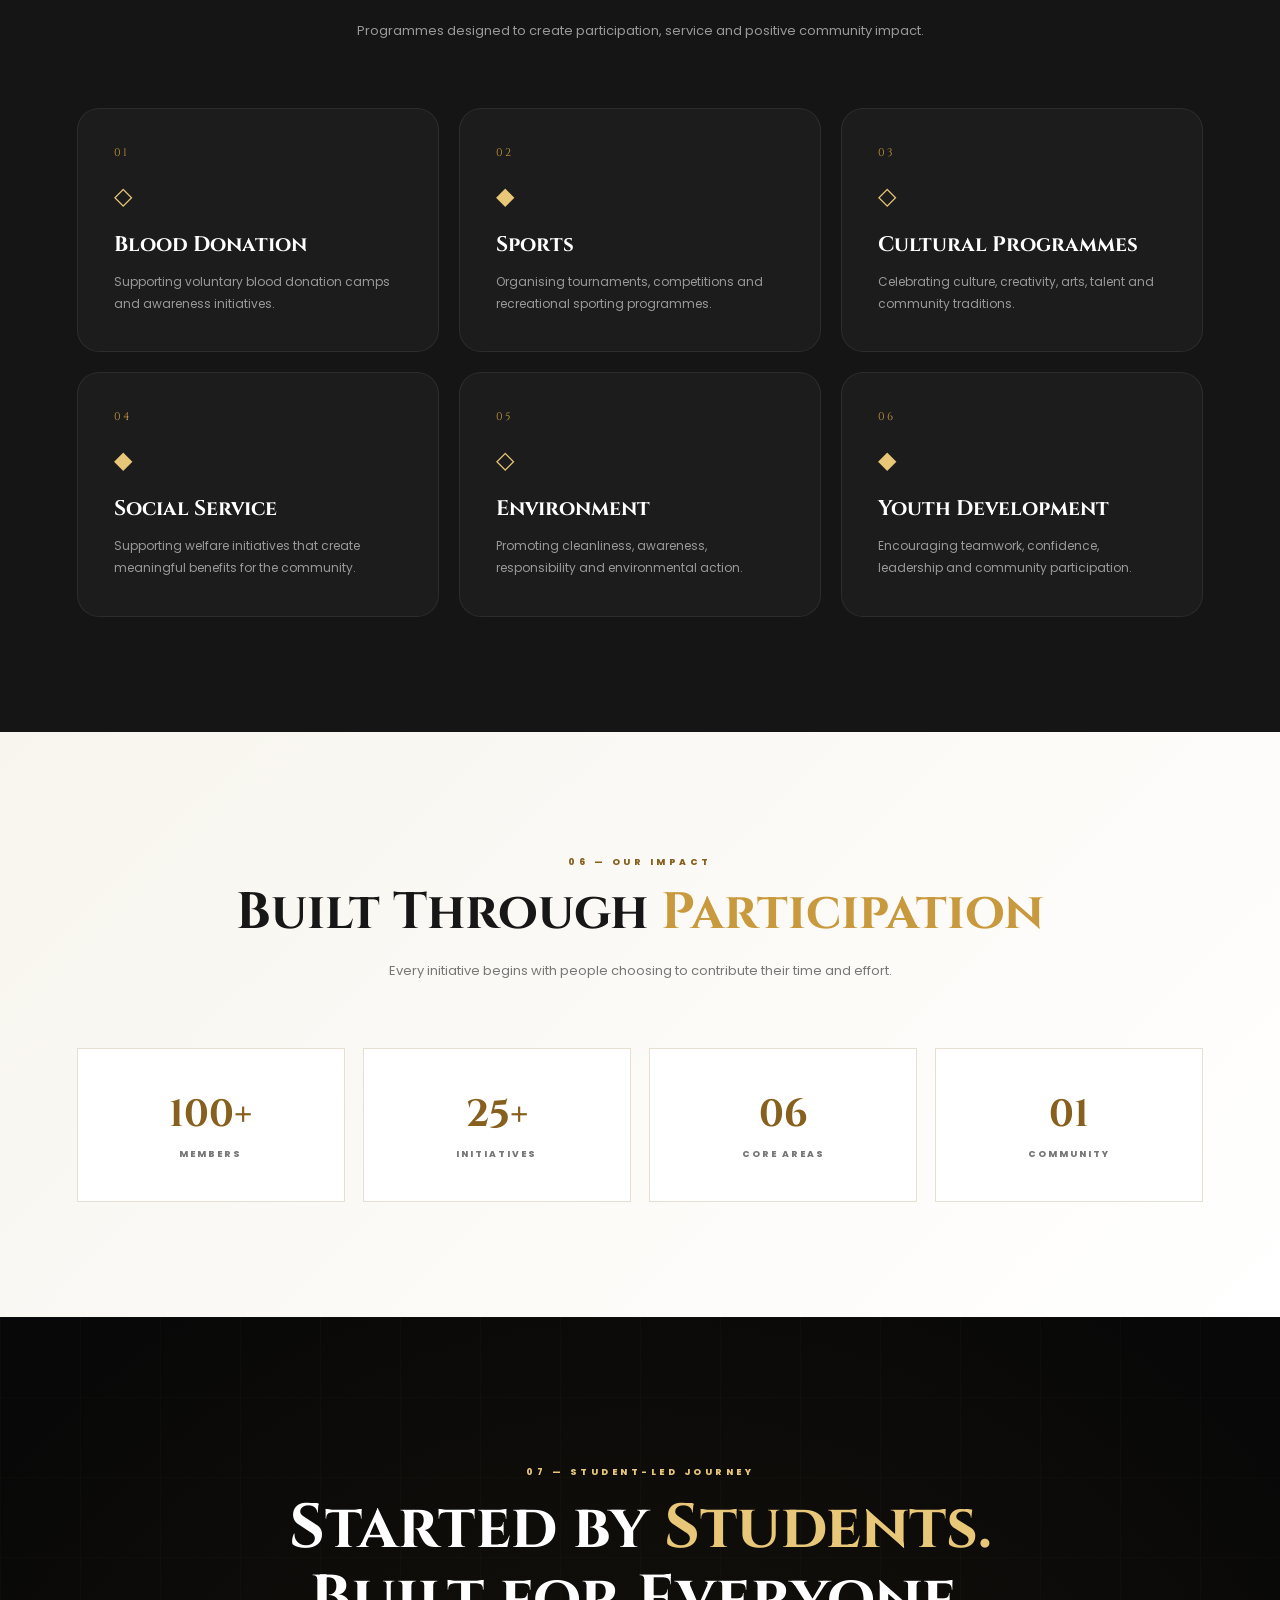
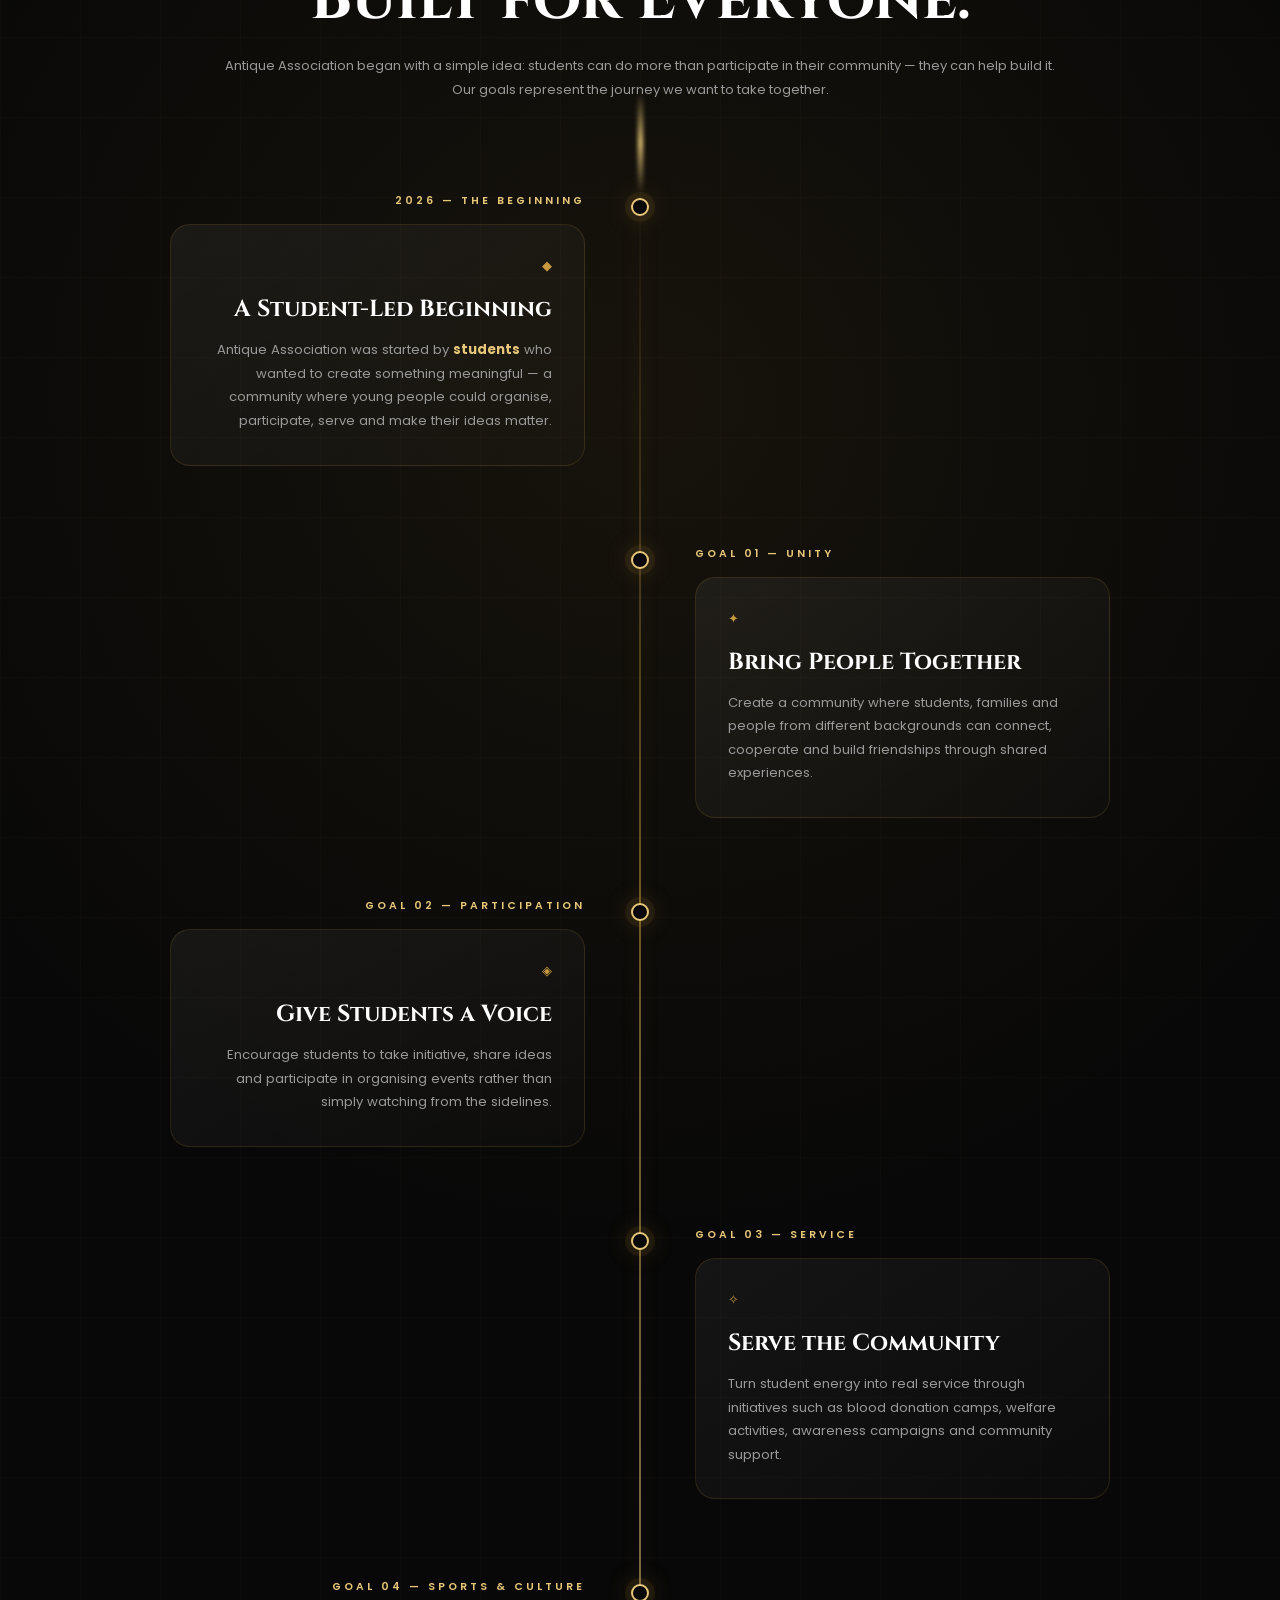
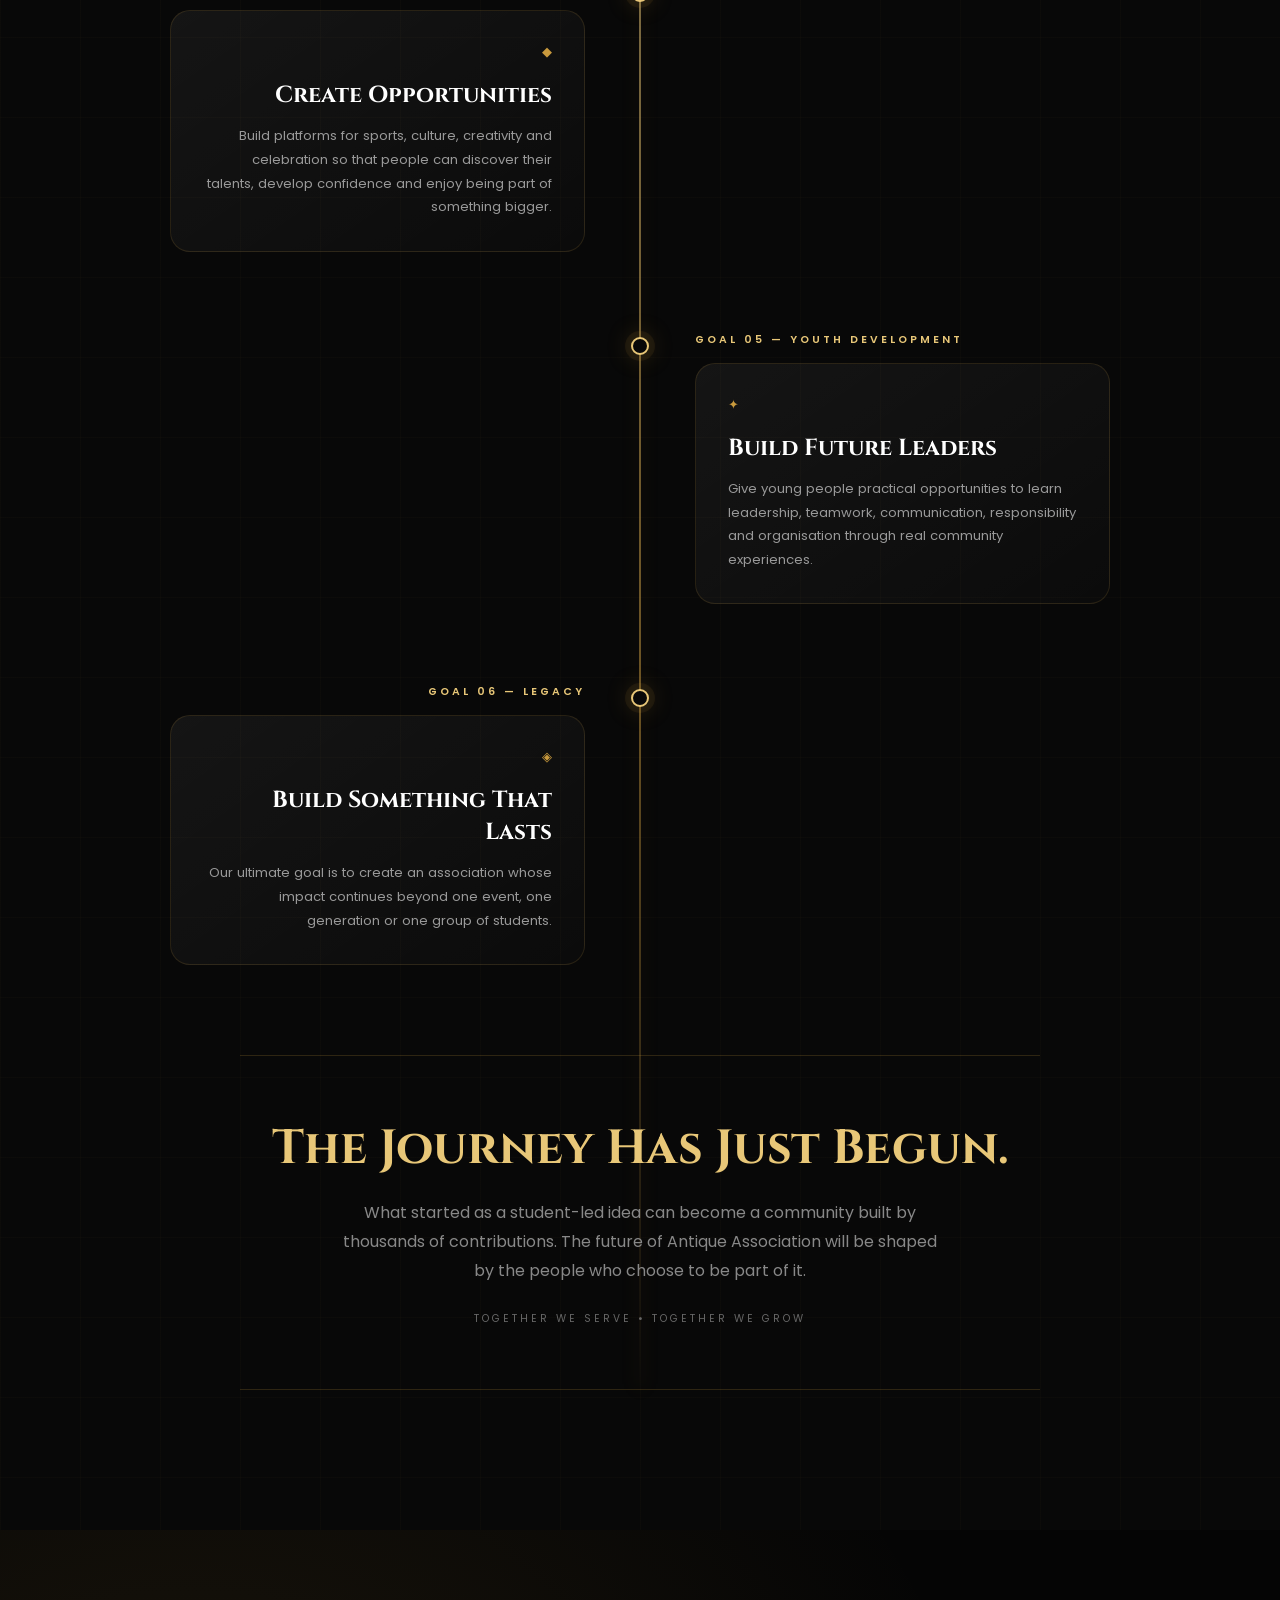
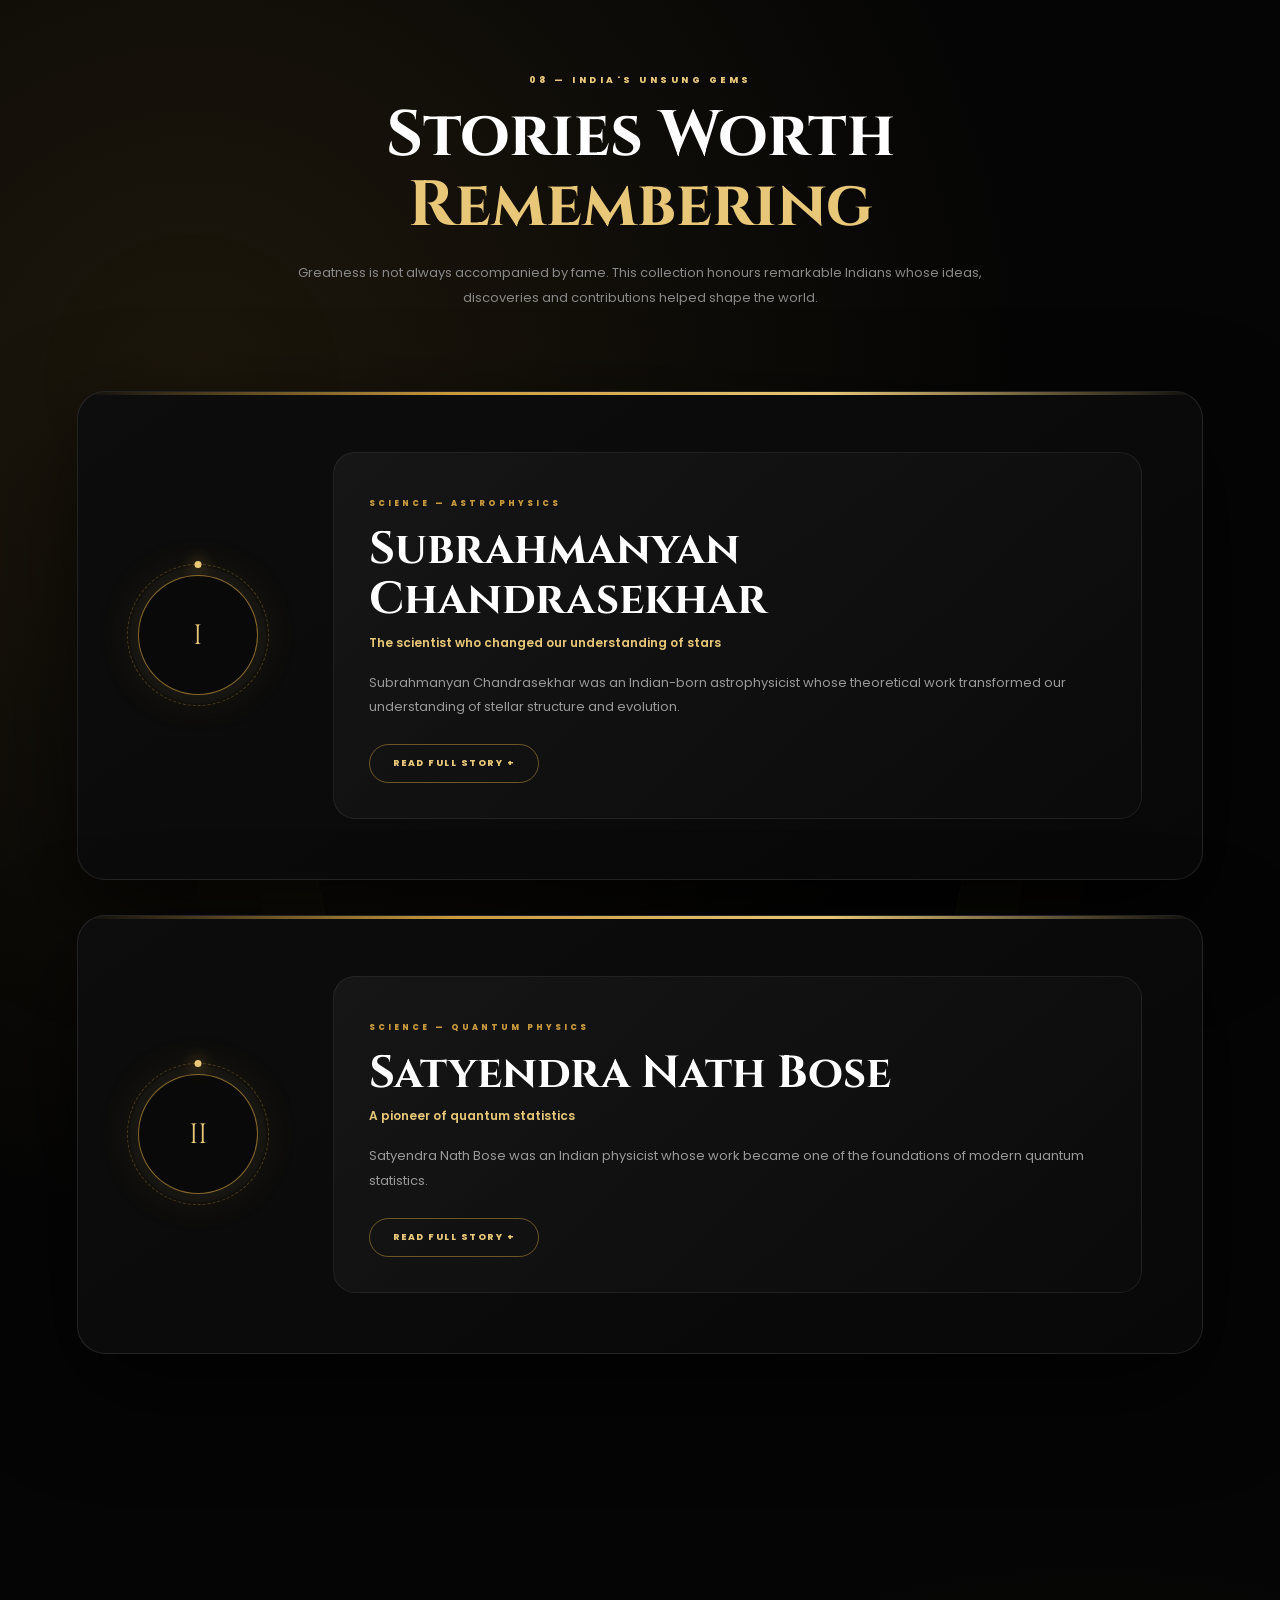
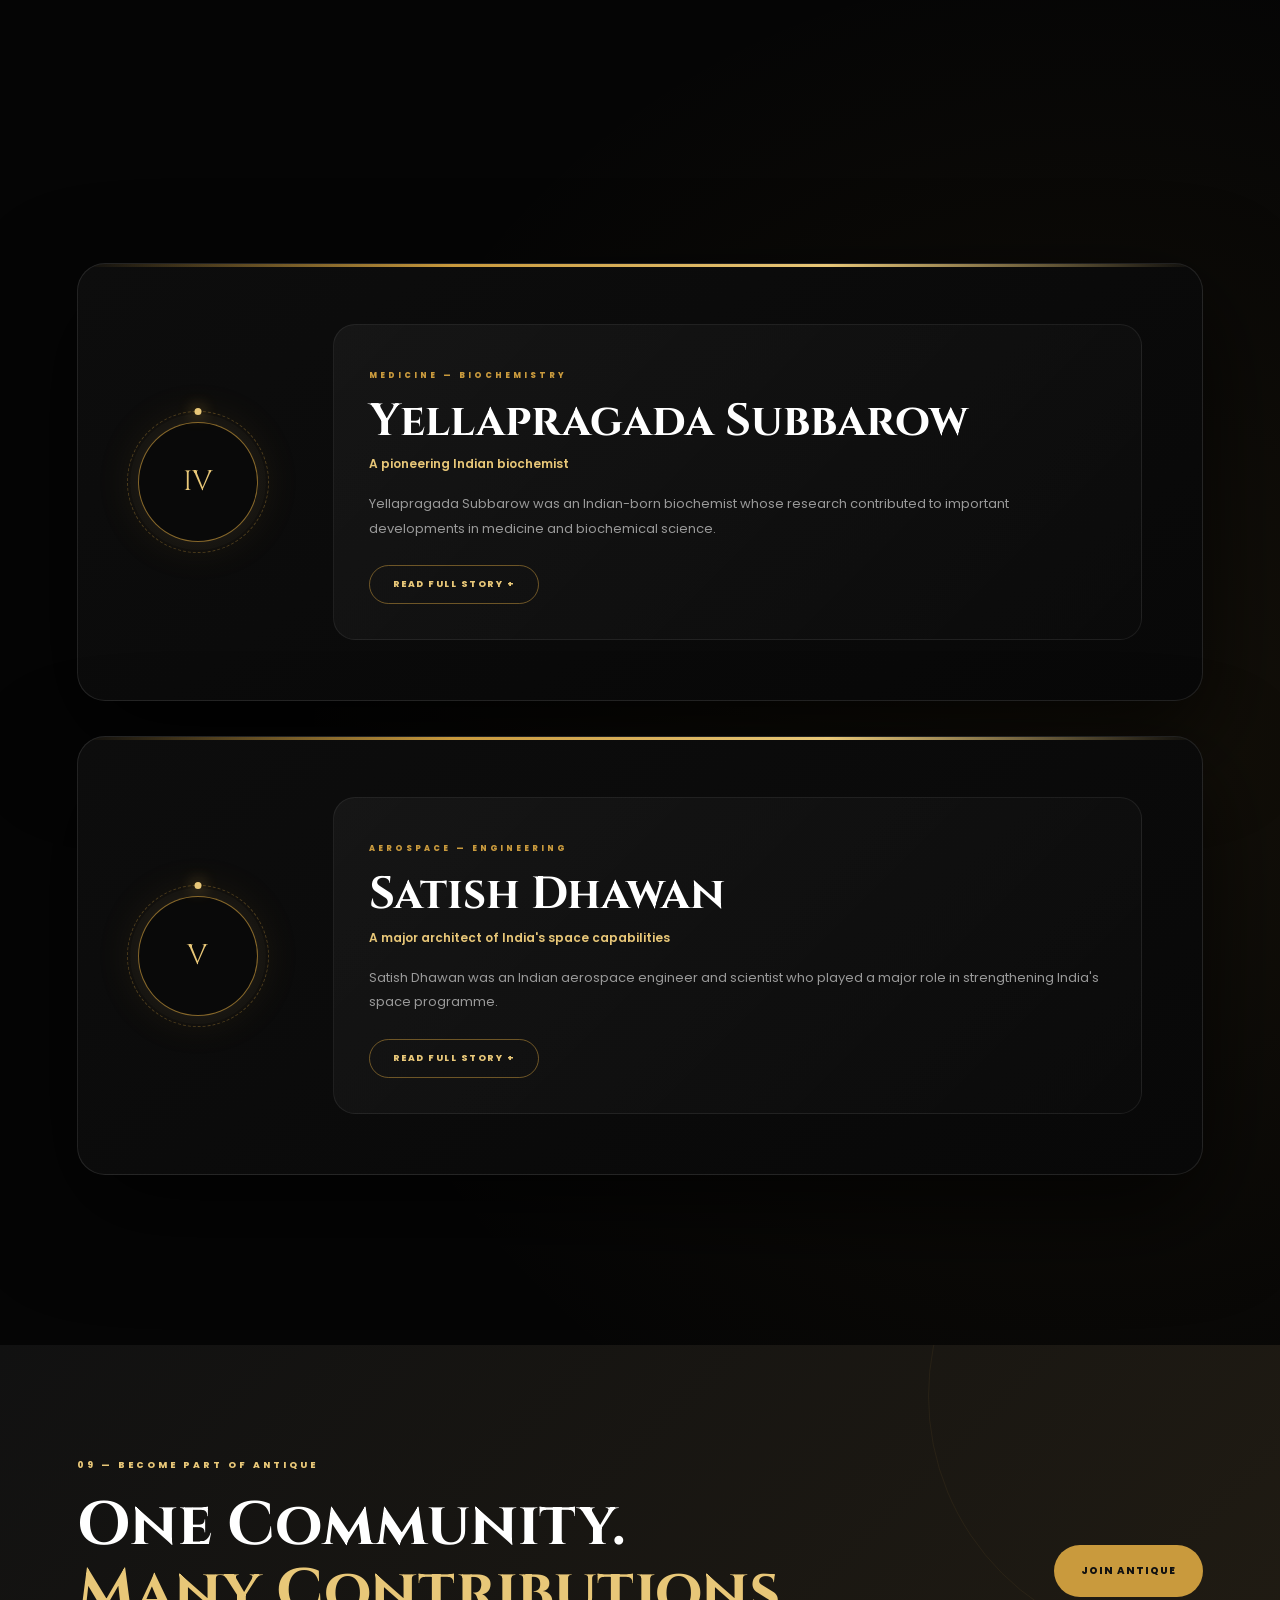
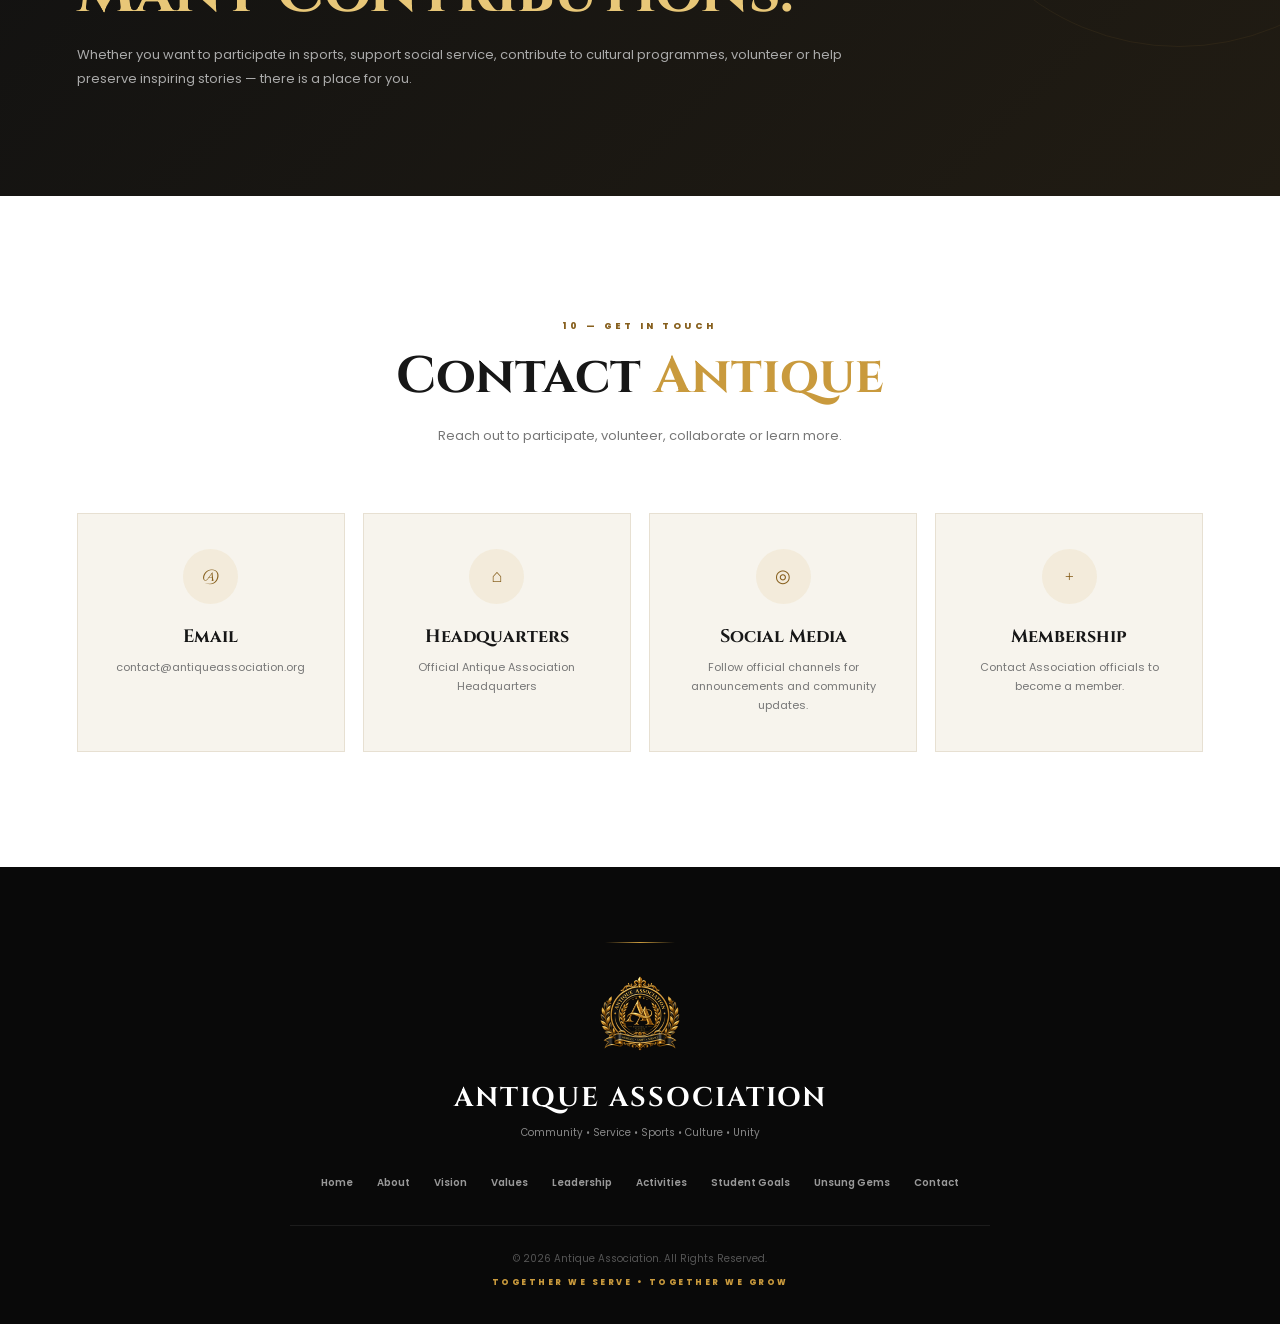
==== commit 4ef40790: "Update logo image source in index.html" ====
--- a/index.html
+++ b/index.html
@@ -2723,7 +2723,7 @@
 <a href="#home" class="logo">
 
 <img
-src="logo2.png"
+src="ChatGPT Image Sep 1, 2026, 12_12_09 AM.png"
 alt="Antique Association Logo"
 >
 
@@ -2879,7 +2879,7 @@
 <div class="logo-halo"></div>
 
 <img
-src="logo2.png"
+src="ChatGPT Image Sep 1, 2026, 12_12_09 AM.png"
 alt="Antique Association"
 class="hero-logo"
 >
@@ -4586,7 +4586,7 @@
 <div class="footer-logo">
 
 <img
-src="logo2.png"
+src="ChatGPT Image Sep 1, 2026, 12_12_09 AM.png"
 alt="Antique Association Logo"
 >
 
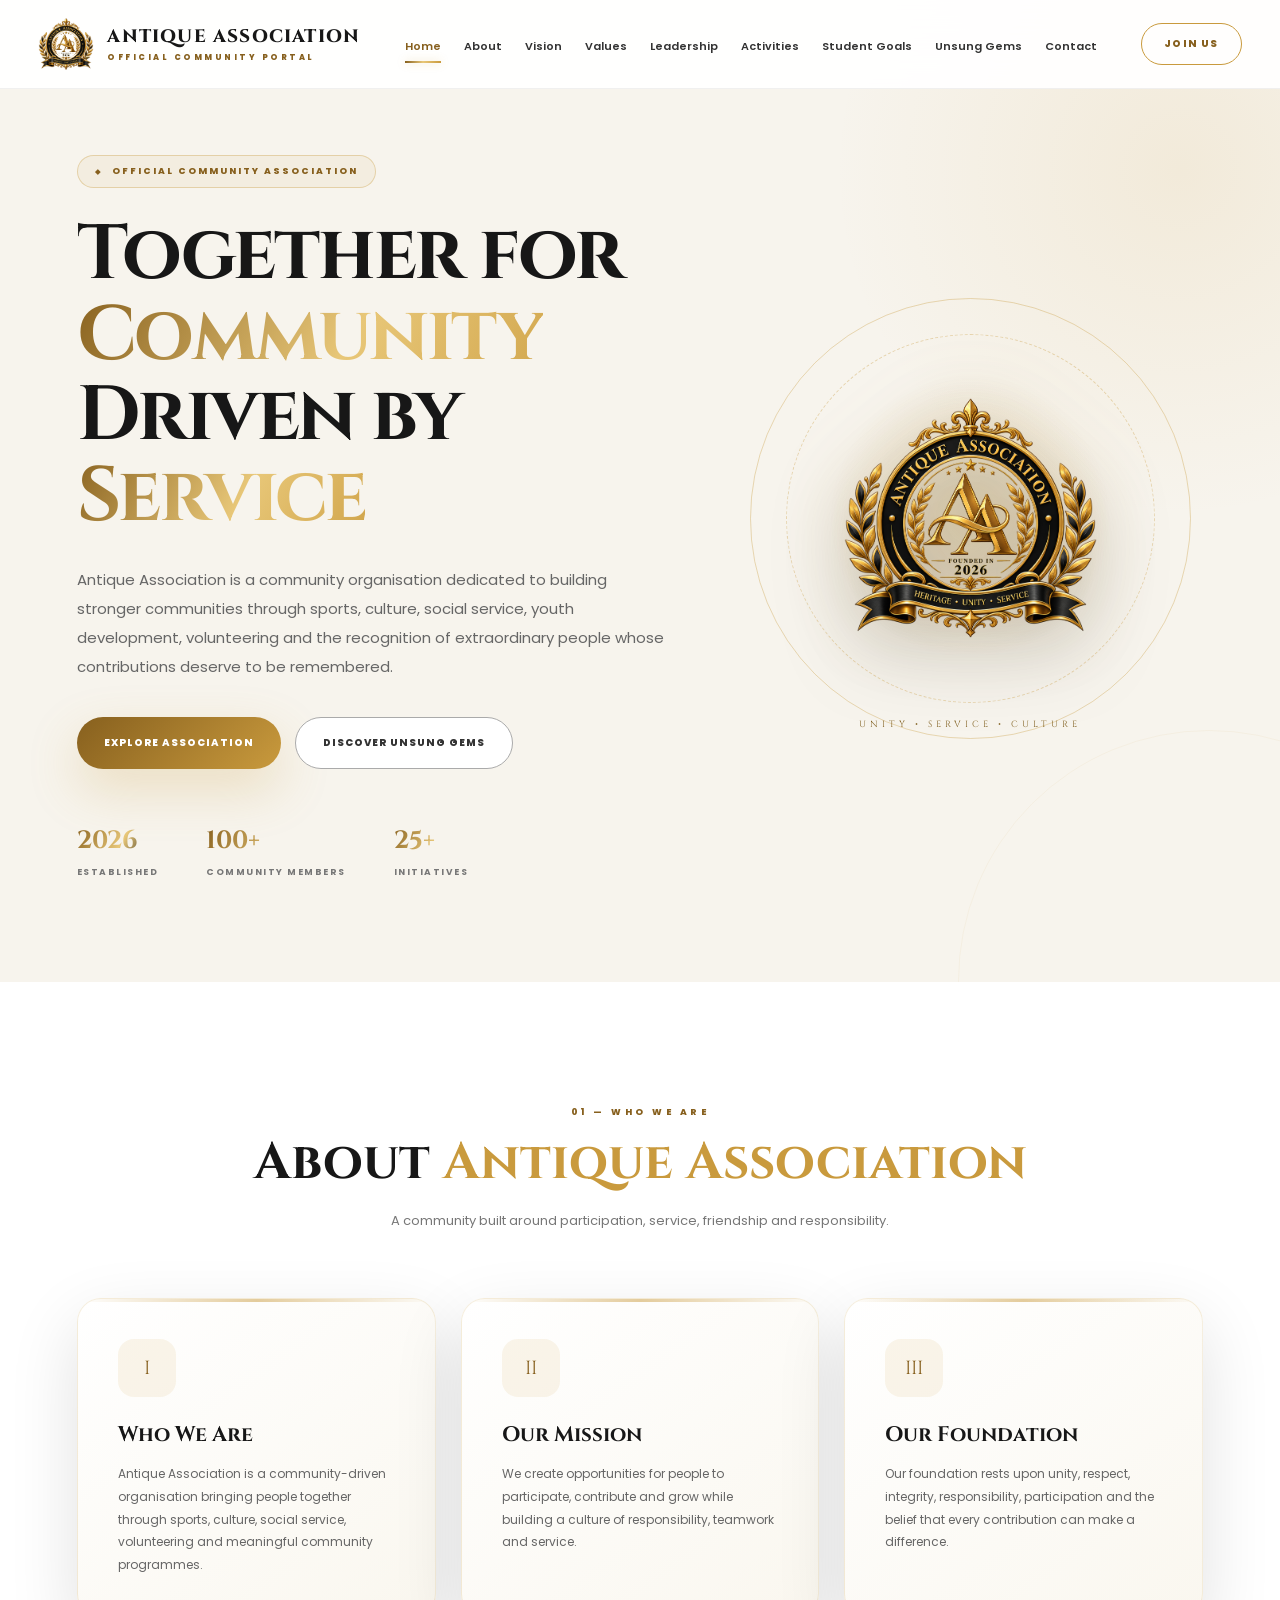
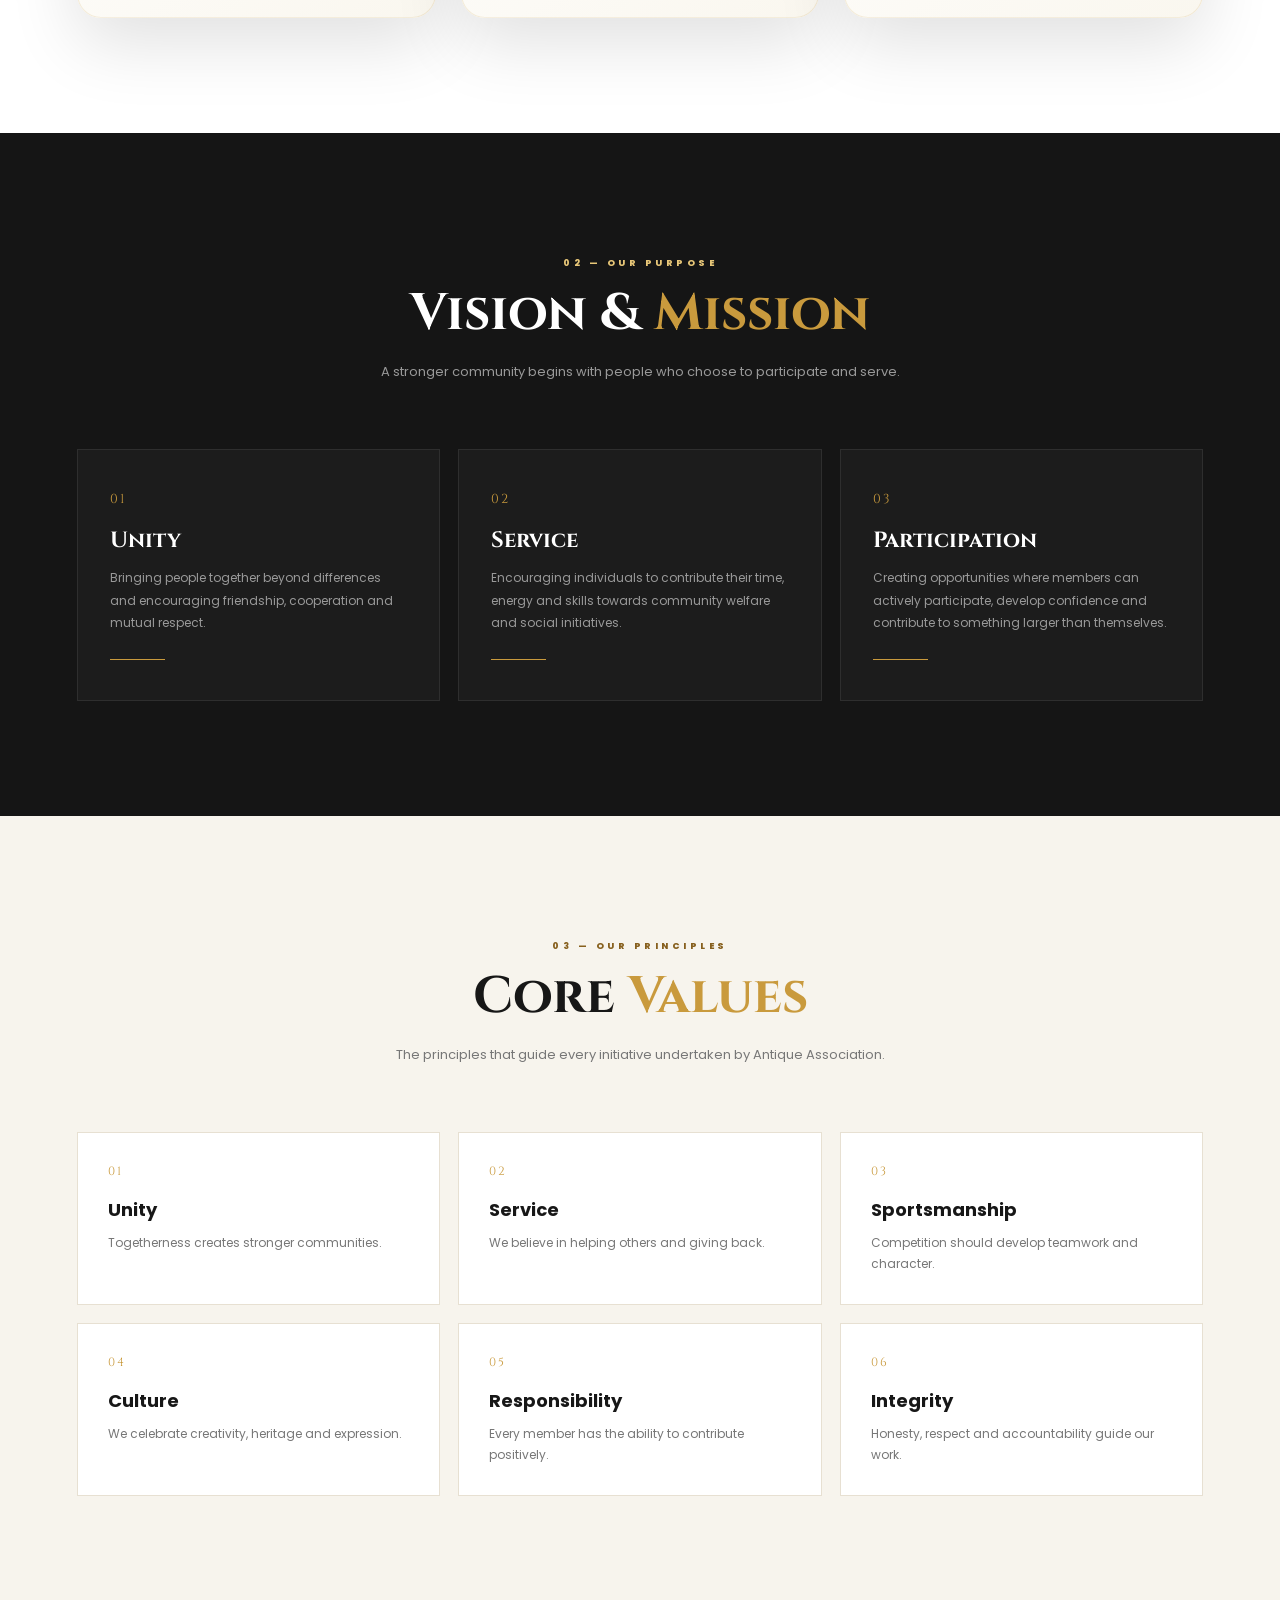
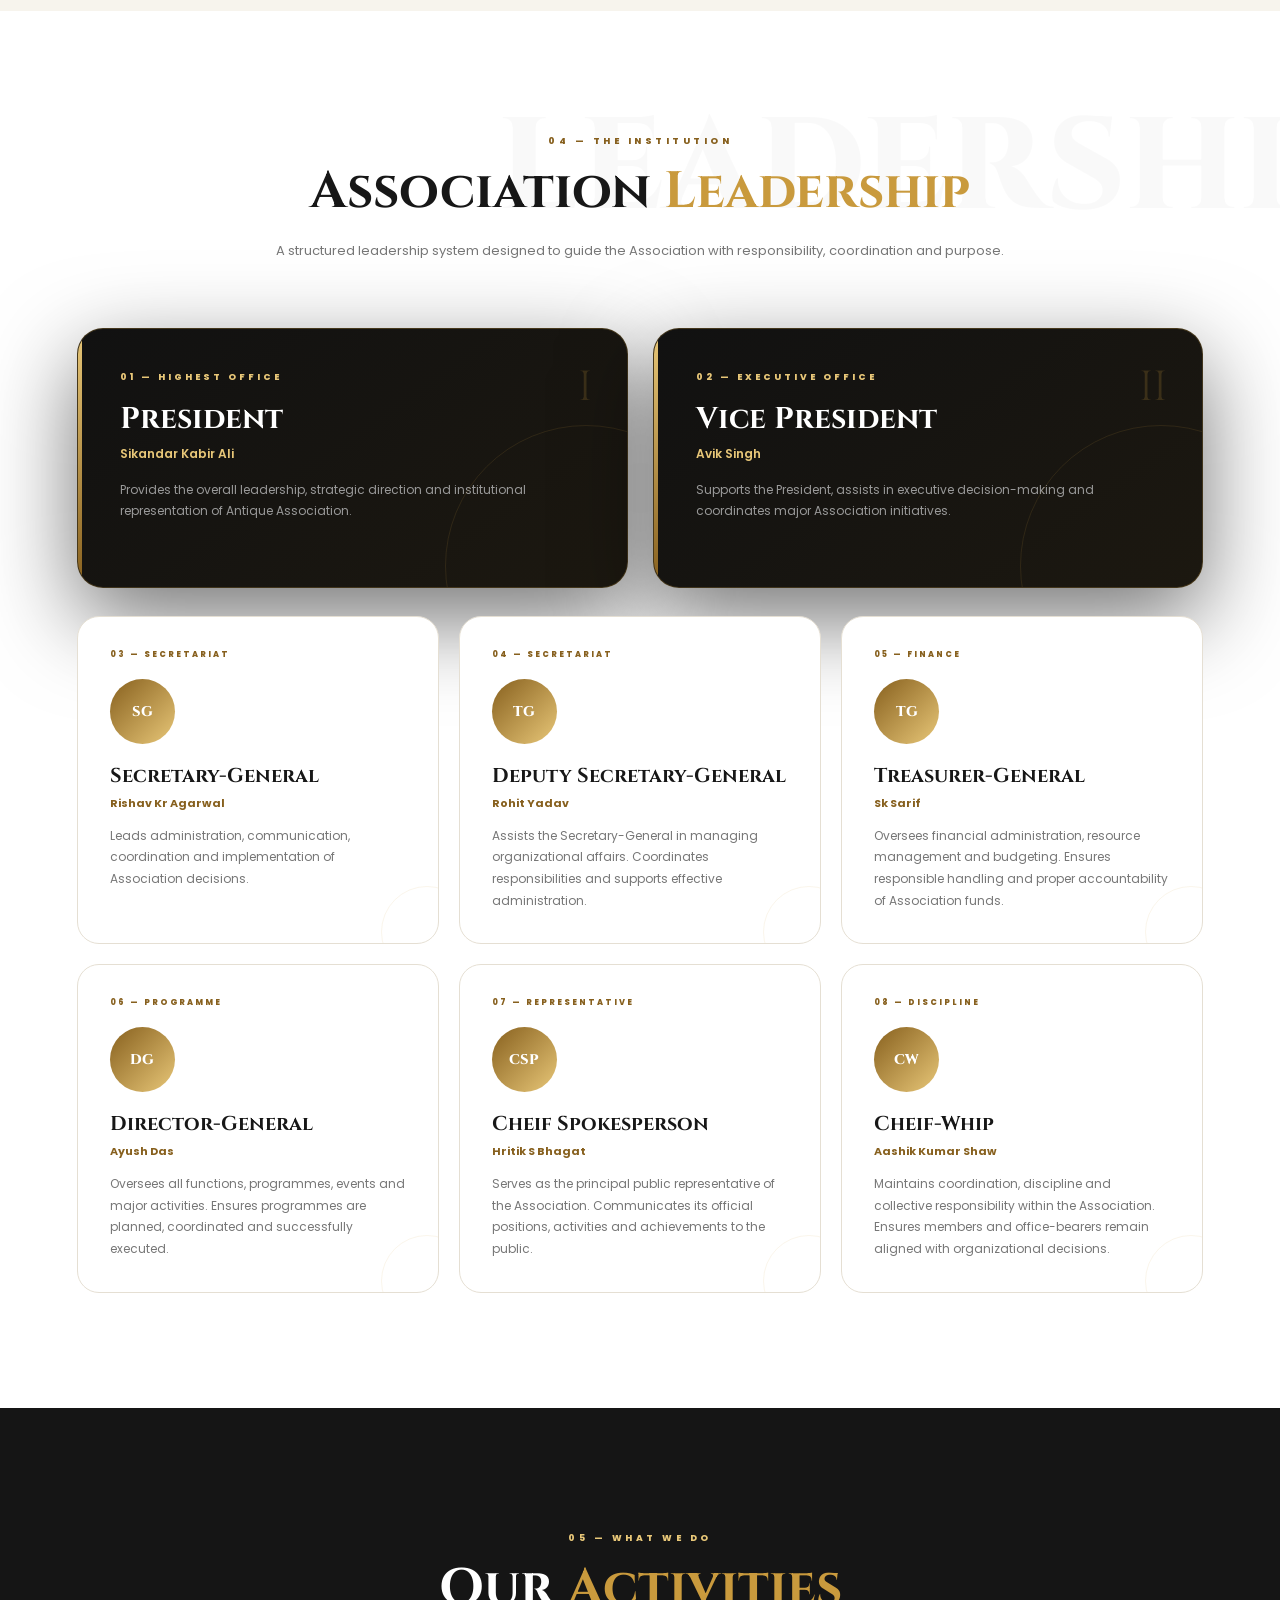
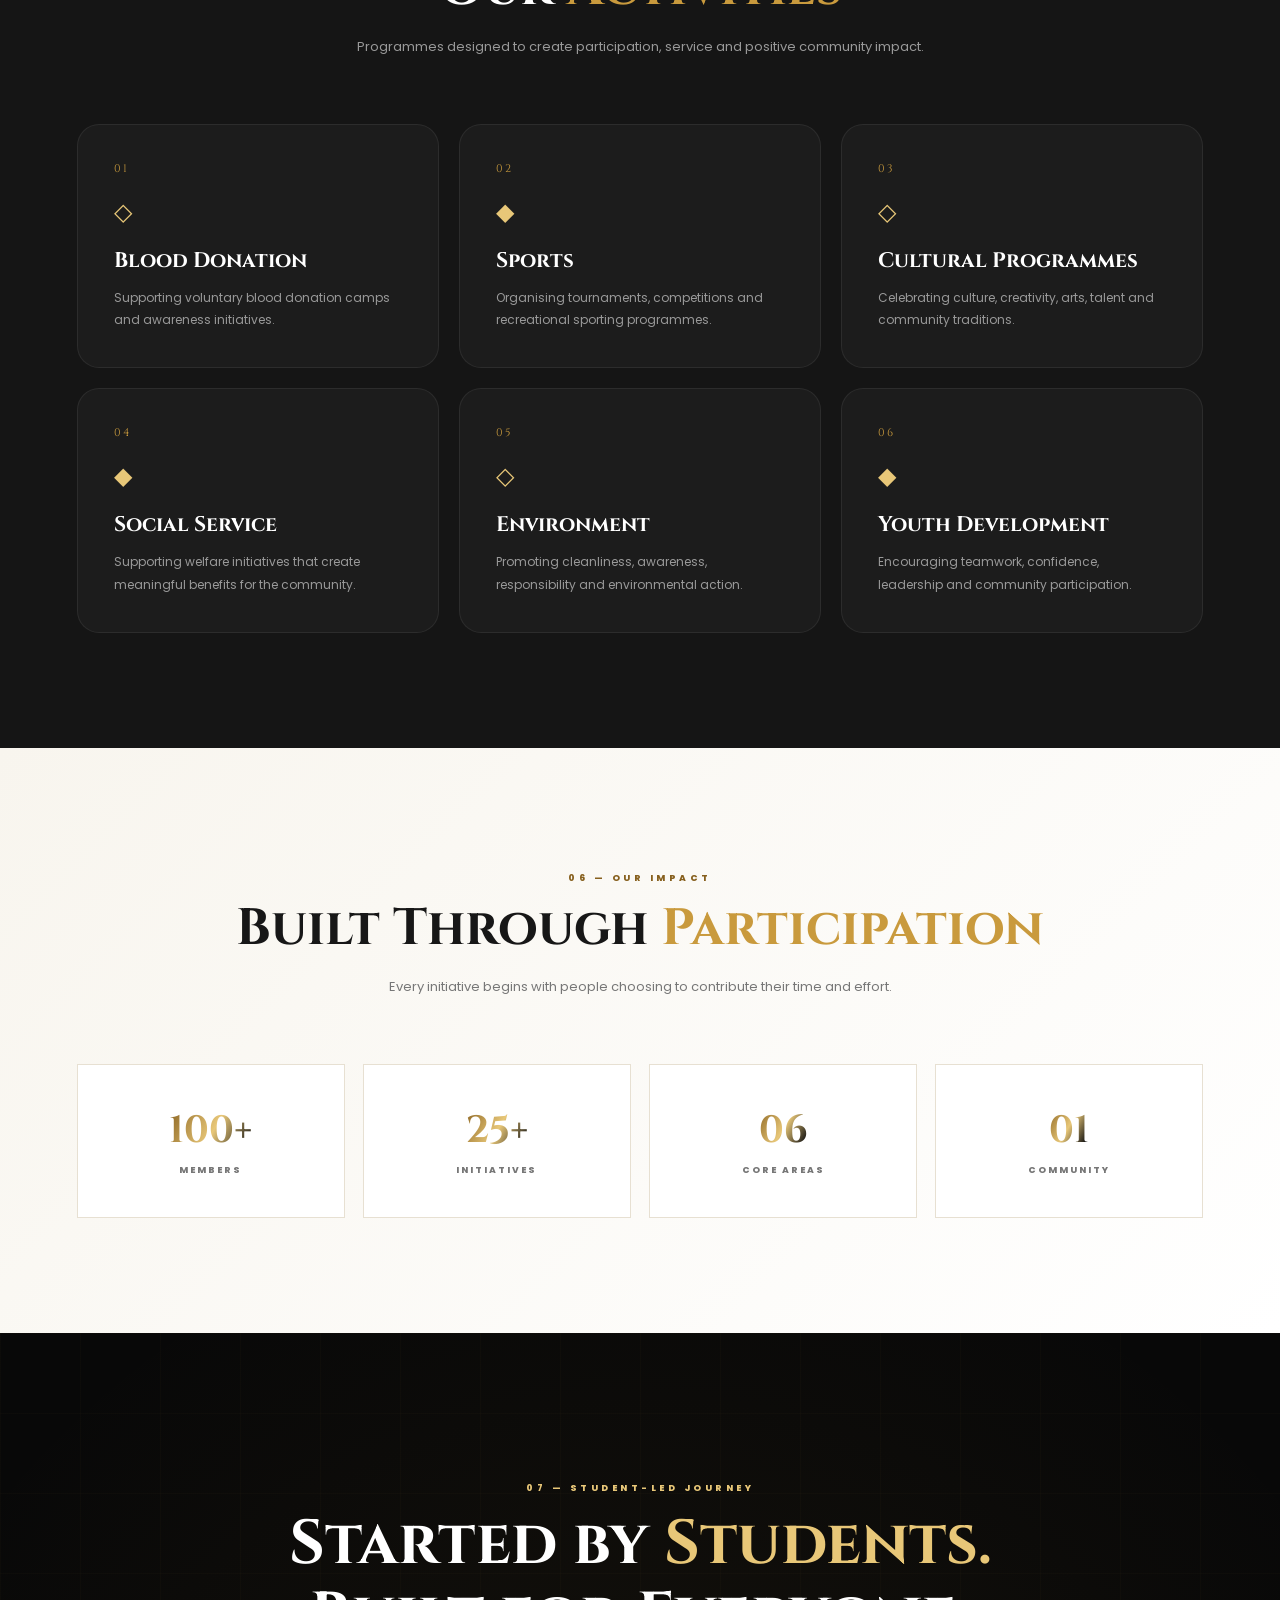
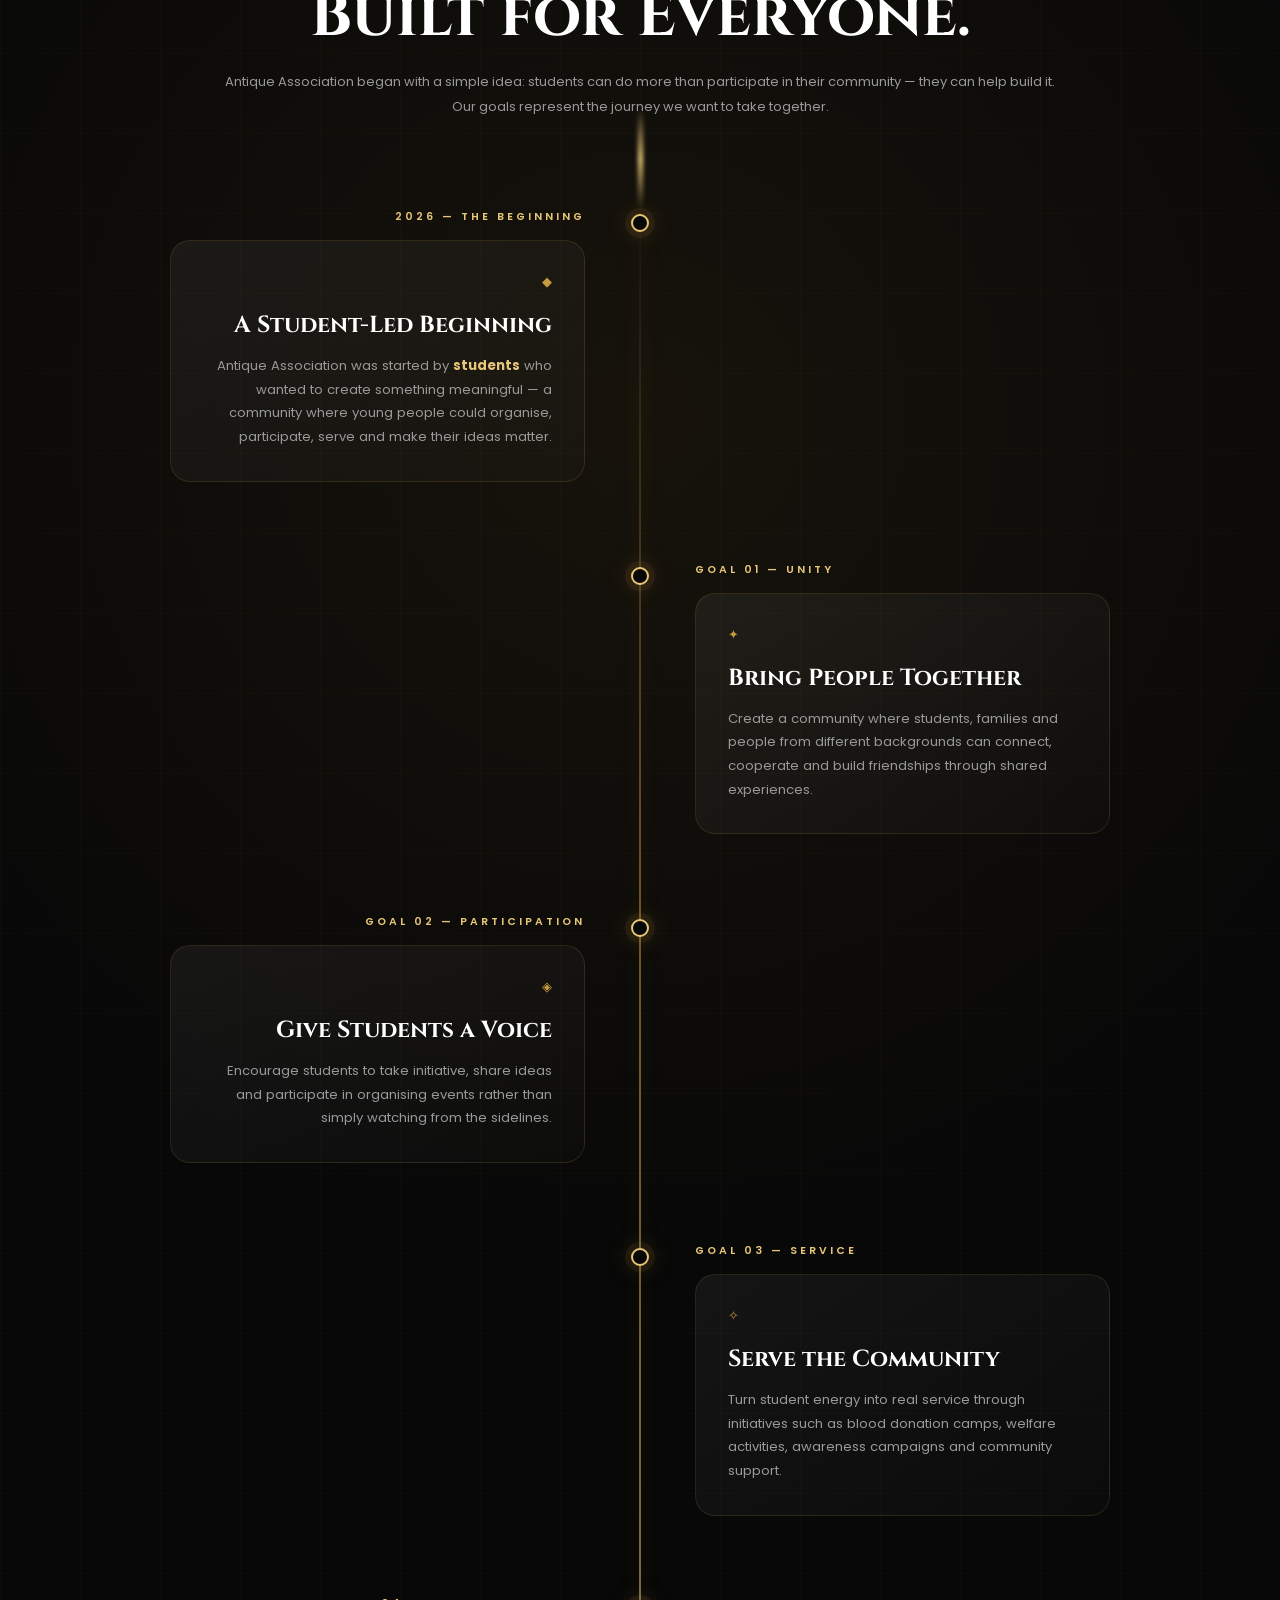
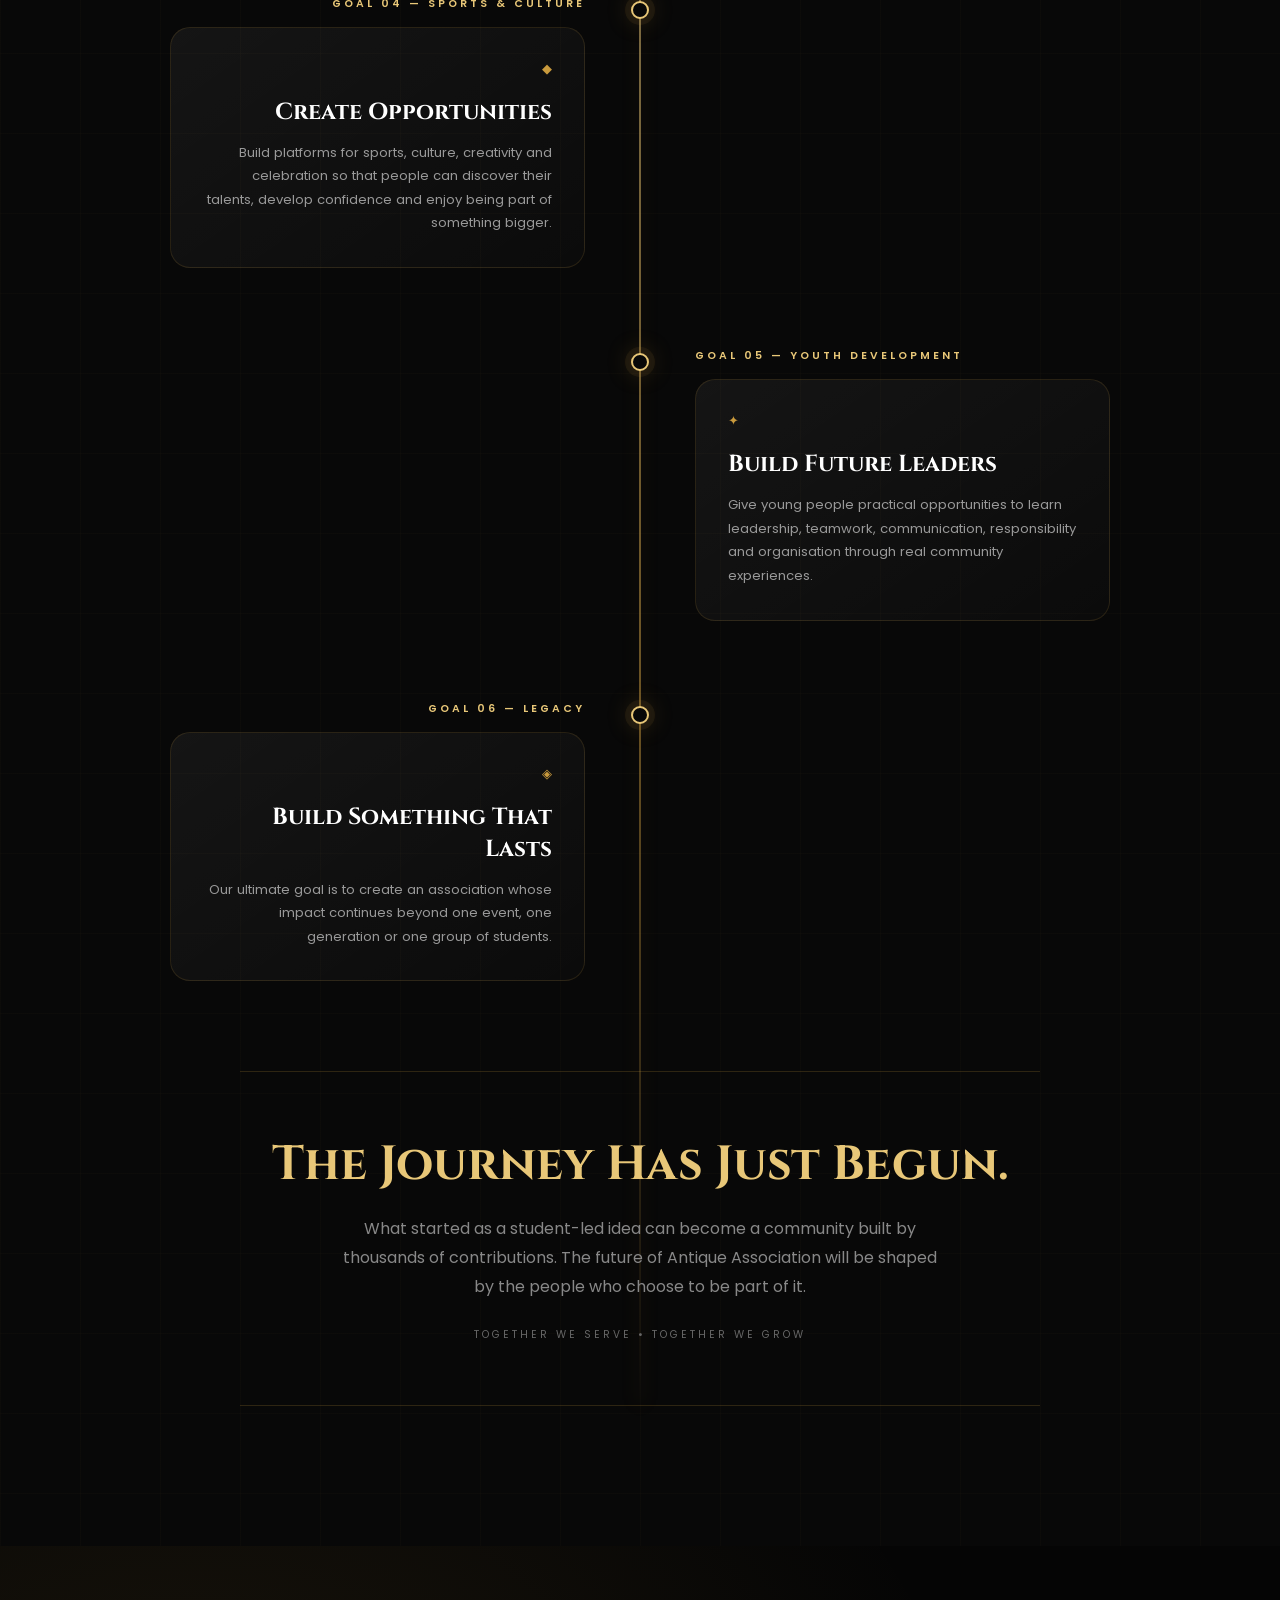
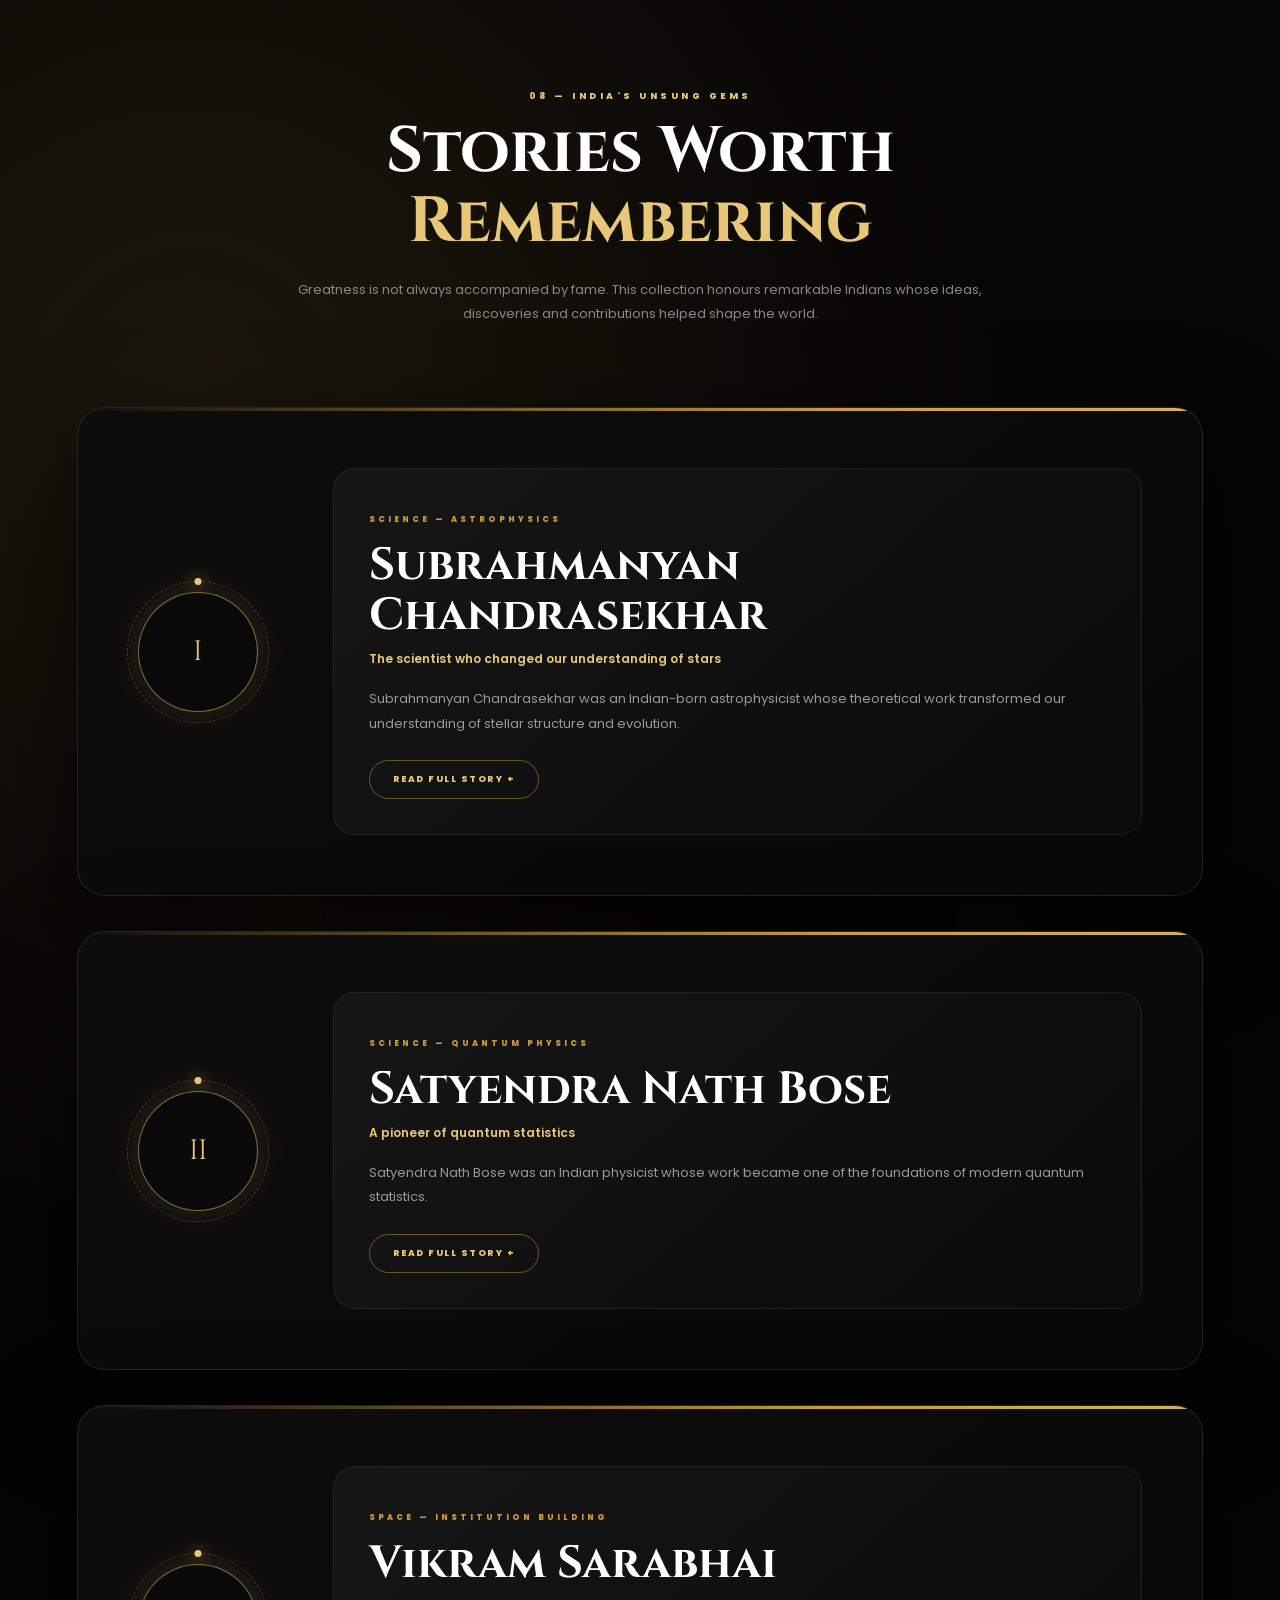
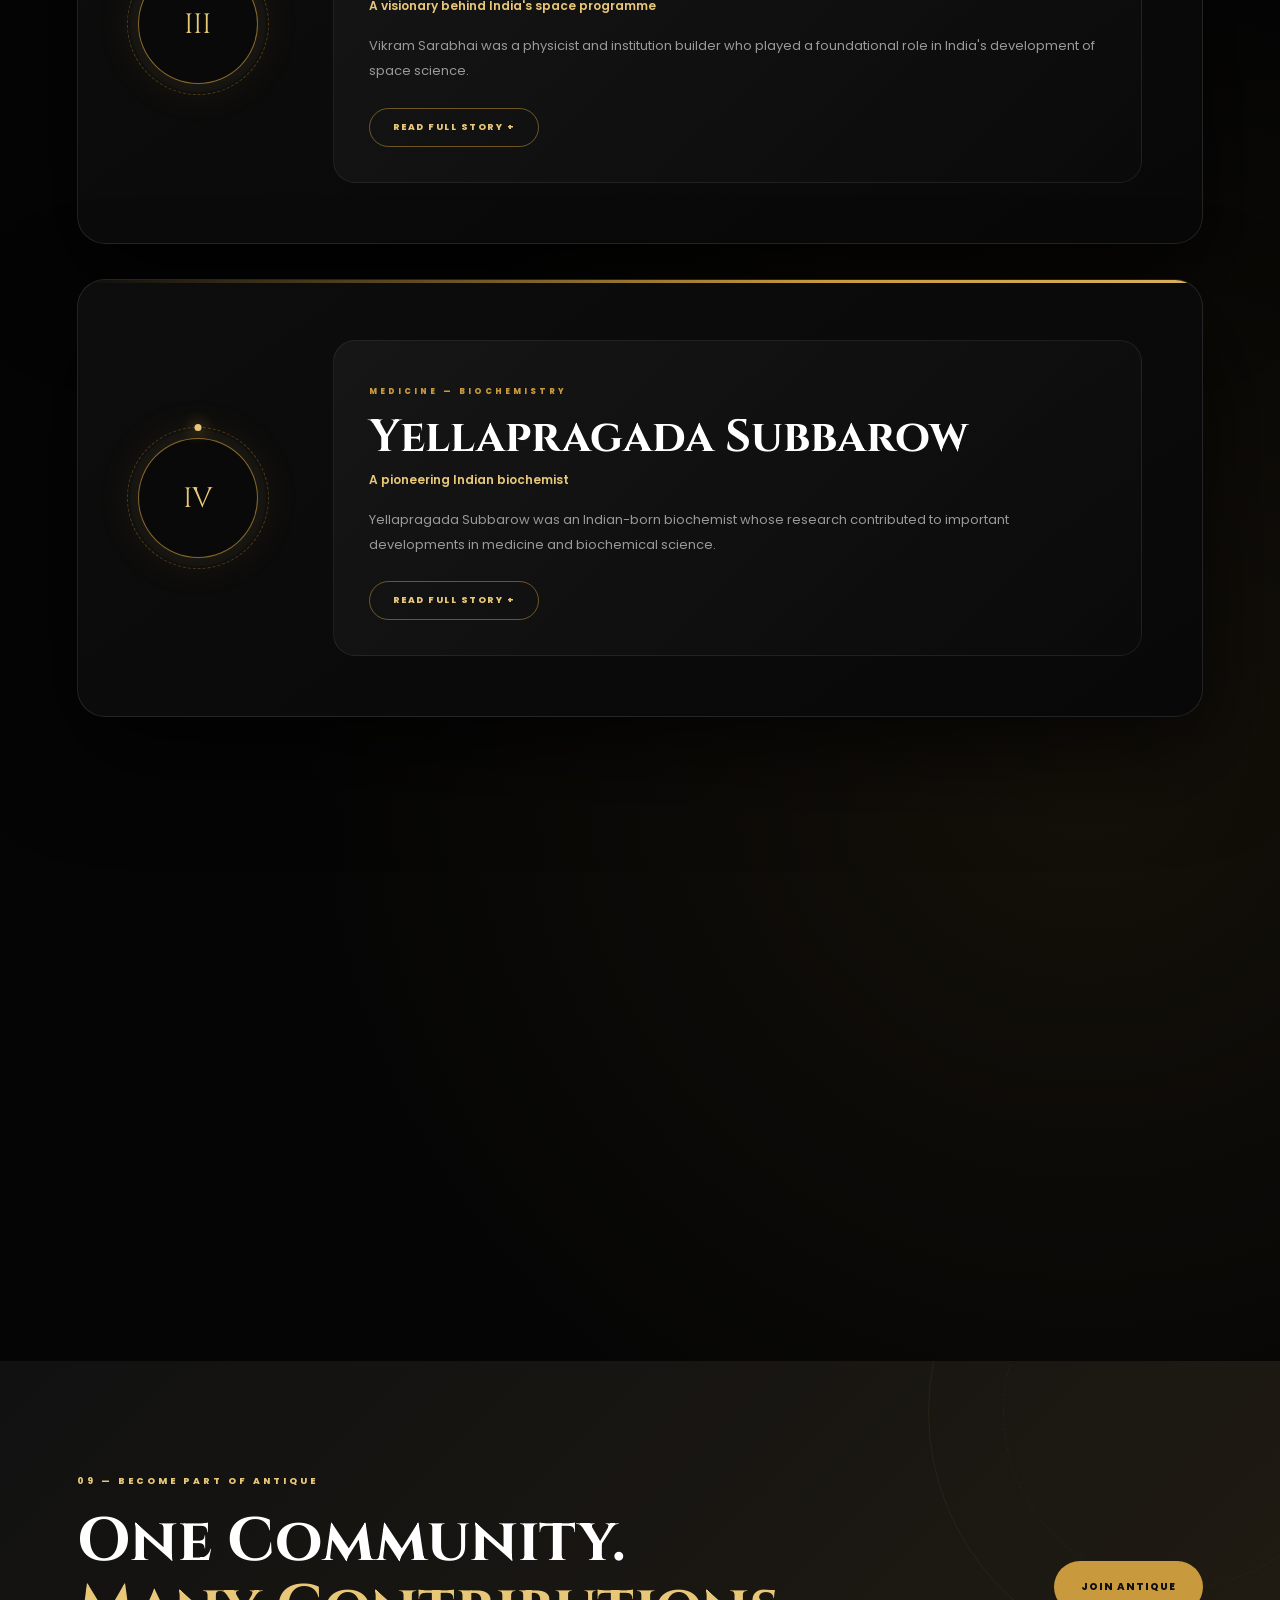
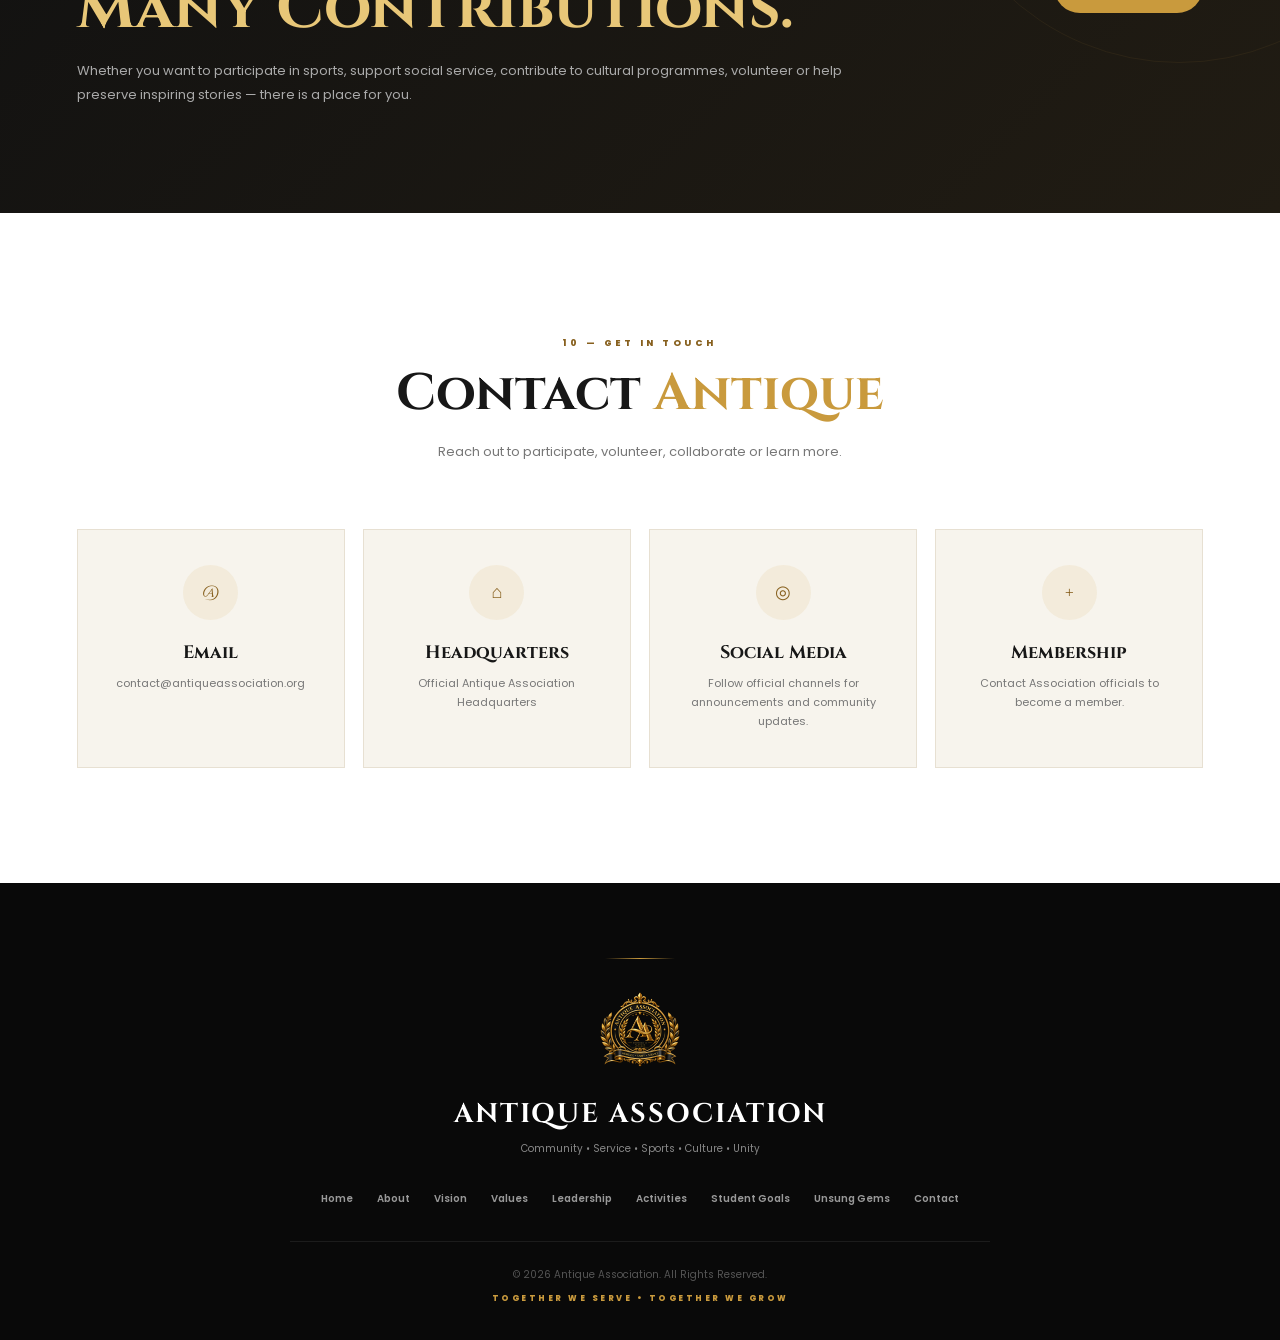
==== commit 8cd1f6ff: "Update index.html" ====
--- a/index.html
+++ b/index.html
@@ -16,35 +16,21 @@
 
 <style>
 
-/* =========================================================
-   ROOT
-========================================================= */
-
 :root{
-
     --gold:#c99a3d;
     --gold-light:#e8c778;
     --gold-dark:#87601e;
-
     --black:#080808;
     --black-soft:#101010;
     --dark:#151515;
     --dark-card:#1b1b1b;
-
     --white:#ffffff;
     --cream:#f7f4ed;
-
     --grey:#777;
     --border:#e7e0d2;
-
     --shadow:0 25px 70px rgba(0,0,0,.12);
     --shadow-dark:0 30px 90px rgba(0,0,0,.55);
-
-}
-
-/* =========================================================
-   RESET
-========================================================= */
+}
 
 *{
     margin:0;
@@ -75,10 +61,6 @@
 img{
     max-width:100%;
 }
-
-/* =========================================================
-   SCROLLBAR
-========================================================= */
 
 ::-webkit-scrollbar{
     width:8px;
@@ -96,10 +78,6 @@
     );
     border-radius:20px;
 }
-
-/* =========================================================
-   PROGRESS
-========================================================= */
 
 #progress{
     position:fixed;
@@ -114,6 +92,7 @@
         var(--gold)
     );
     z-index:99999;
+    box-shadow:0 0 12px rgba(201,154,61,.6);
 }
 
 /* =========================================================
@@ -126,12 +105,9 @@
     left:0;
     width:100%;
     z-index:5000;
-
     background:rgba(255,255,255,.93);
     backdrop-filter:blur(20px);
-
     border-bottom:1px solid rgba(0,0,0,.06);
-
     transition:.35s ease;
 }
 
@@ -143,17 +119,11 @@
     width:min(1450px,94%);
     height:88px;
     margin:auto;
-
     display:flex;
     align-items:center;
     justify-content:space-between;
-
     gap:25px;
 }
-
-/* =========================================================
-   LOGO
-========================================================= */
 
 .logo{
     display:flex;
@@ -165,31 +135,26 @@
     width:56px;
     height:56px;
     object-fit:contain;
-
-    transition:.4s;
+    transition:.5s cubic-bezier(.16,1,.3,1);
 }
 
 .logo:hover img{
-    transform:scale(1.07) rotate(-3deg);
+    transform:scale(1.08) rotate(-4deg);
+    filter:drop-shadow(0 0 12px rgba(201,154,61,.35));
 }
 
 .logo-text h1{
     font-family:"Cinzel",serif;
-
     font-size:18px;
     font-weight:800;
-
     letter-spacing:1.2px;
 }
 
 .logo-text p{
     color:var(--gold-dark);
-
     font-size:8px;
     font-weight:800;
-
     letter-spacing:2.5px;
-
     margin-top:3px;
 }
 
@@ -199,45 +164,41 @@
 
 .nav-links{
     list-style:none;
-
     display:flex;
     align-items:center;
-
     gap:23px;
 }
 
 .nav-links a{
     position:relative;
-
     color:#333;
-
     font-size:11px;
     font-weight:600;
-
-    transition:.3s;
+    transition:.35s ease;
 }
 
 .nav-links a:hover,
 .nav-links a.active{
     color:var(--gold-dark);
+    transform:translateY(-1px);
 }
 
 .nav-links a::after{
     content:"";
-
     position:absolute;
-
     left:50%;
     bottom:-9px;
-
     width:0;
     height:2px;
-
-    background:var(--gold);
-
+    background:linear-gradient(
+        90deg,
+        var(--gold-dark),
+        var(--gold-light),
+        var(--gold)
+    );
     transform:translateX(-50%);
-
-    transition:.3s;
+    transition:.4s cubic-bezier(.16,1,.3,1);
+    box-shadow:0 0 8px rgba(201,154,61,.35);
 }
 
 .nav-links a:hover::after,
@@ -245,58 +206,100 @@
     width:100%;
 }
 
+.nav-links a.active::after{
+    animation:navShimmer 2.4s ease-in-out infinite;
+}
+
+@keyframes navShimmer{
+    0%,100%{
+        opacity:.65;
+        transform:translateX(-50%) scaleX(.85);
+    }
+    50%{
+        opacity:1;
+        transform:translateX(-50%) scaleX(1);
+        box-shadow:0 0 15px rgba(201,154,61,.7);
+    }
+}
+
 .nav-button{
+    position:relative;
+    overflow:hidden;
     padding:12px 22px;
-
     border:1px solid var(--gold);
     border-radius:30px;
-
     color:var(--gold-dark);
-
     font-size:10px;
     font-weight:800;
-
     letter-spacing:1.2px;
-
     transition:.35s;
+}
+
+.nav-button::after,
+.btn::after,
+.read-more::after{
+    content:"";
+    position:absolute;
+    top:0;
+    left:-120%;
+    width:70%;
+    height:100%;
+    background:linear-gradient(
+        90deg,
+        transparent,
+        rgba(255,255,255,.4),
+        transparent
+    );
+    transform:skewX(-20deg);
+    transition:.7s;
+}
+
+.nav-button:hover::after,
+.btn:hover::after,
+.read-more:hover::after{
+    left:150%;
 }
 
 .nav-button:hover{
     background:var(--gold);
     color:#fff;
-
-    transform:translateY(-2px);
+    transform:translateY(-3px);
+    box-shadow:0 12px 30px rgba(201,154,61,.25);
 }
 
 /* =========================================================
-   MOBILE MENU
+   MOBILE
 ========================================================= */
 
 .menu-btn{
     display:none;
-
     width:44px;
     height:44px;
-
     border:1px solid #ddd;
     border-radius:12px;
-
     background:#fff;
-
     cursor:pointer;
 }
 
 .menu-btn span{
     display:block;
-
     width:21px;
     height:2px;
-
     background:#222;
-
     margin:4px auto;
-
     transition:.3s;
+}
+
+.navbar.mobile-open .menu-btn span:nth-child(1){
+    transform:translateY(6px) rotate(45deg);
+}
+
+.navbar.mobile-open .menu-btn span:nth-child(2){
+    opacity:0;
+}
+
+.navbar.mobile-open .menu-btn span:nth-child(3){
+    transform:translateY(-6px) rotate(-45deg);
 }
 
 /* =========================================================
@@ -305,42 +308,59 @@
 
 .hero{
     min-height:100vh;
-
     padding:155px 6% 100px;
-
     display:grid;
-
     grid-template-columns:1.12fr .88fr;
-
     align-items:center;
-
     gap:70px;
-
     position:relative;
-
     overflow:hidden;
 }
 
 .hero::before{
     content:"";
-
     position:absolute;
-
     width:700px;
     height:700px;
-
     border-radius:50%;
-
     background:radial-gradient(
         circle,
         rgba(201,154,61,.11),
         transparent 70%
     );
-
     right:-250px;
     top:-180px;
-
     pointer-events:none;
+    animation:heroGlow 8s ease-in-out infinite;
+}
+
+.hero::after{
+    content:"";
+    position:absolute;
+    width:500px;
+    height:500px;
+    border:1px solid rgba(201,154,61,.06);
+    border-radius:50%;
+    right:-180px;
+    bottom:-250px;
+    animation:heroOrbit 20s linear infinite;
+}
+
+@keyframes heroGlow{
+    0%,100%{
+        transform:scale(1);
+        opacity:.7;
+    }
+    50%{
+        transform:scale(1.12);
+        opacity:1;
+    }
+}
+
+@keyframes heroOrbit{
+    to{
+        transform:rotate(360deg);
+    }
 }
 
 .hero-content{
@@ -351,163 +371,201 @@
 
 .hero-tag{
     display:inline-flex;
-
     align-items:center;
     gap:10px;
-
     padding:9px 17px;
-
     border:1px solid rgba(201,154,61,.35);
-
     border-radius:30px;
-
     background:rgba(201,154,61,.07);
-
     color:var(--gold-dark);
-
     font-size:9px;
     font-weight:800;
-
     letter-spacing:2px;
-
     margin-bottom:27px;
+    animation:heroTagIn .9s cubic-bezier(.16,1,.3,1) both;
 }
 
 .hero-tag::before{
     content:"◆";
-
     font-size:7px;
+    animation:diamondPulse 2s ease-in-out infinite;
+}
+
+@keyframes diamondPulse{
+    0%,100%{
+        transform:scale(1);
+    }
+    50%{
+        transform:scale(1.5) rotate(45deg);
+    }
 }
 
 .hero h2{
     font-family:"Cinzel",serif;
-
     font-size:clamp(45px,6vw,82px);
-
     line-height:1.05;
-
     letter-spacing:-2.5px;
-
     margin-bottom:27px;
+    animation:heroTitleIn 1.1s .12s cubic-bezier(.16,1,.3,1) both;
 }
 
 .gold-text{
     background:linear-gradient(
-        90deg,
+        120deg,
         var(--gold-dark),
+        var(--gold-light),
         var(--gold),
-        var(--gold-light)
+        var(--gold-light),
+        var(--gold-dark)
     );
-
+    background-size:250% auto;
     -webkit-background-clip:text;
     background-clip:text;
-
     color:transparent;
+    animation:goldFlow 5s linear infinite;
+}
+
+@keyframes goldFlow{
+    0%{
+        background-position:0% center;
+    }
+    50%{
+        background-position:100% center;
+    }
+    100%{
+        background-position:0% center;
+    }
 }
 
 .hero-description{
     max-width:700px;
-
     color:#666;
-
     font-size:15px;
-
     line-height:1.95;
+    animation:heroContentIn 1s .25s cubic-bezier(.16,1,.3,1) both;
 }
 
 .hero-buttons{
     display:flex;
     flex-wrap:wrap;
-
     gap:14px;
-
     margin-top:35px;
+    animation:heroContentIn 1s .38s cubic-bezier(.16,1,.3,1) both;
 }
 
 .btn{
     min-height:52px;
-
     padding:0 27px;
-
     display:inline-flex;
-
     align-items:center;
     justify-content:center;
-
+    position:relative;
+    overflow:hidden;
     border-radius:50px;
-
     font-size:10px;
     font-weight:800;
-
     letter-spacing:1px;
-
-    transition:.35s;
+    transition:.35s cubic-bezier(.16,1,.3,1);
 }
 
 .btn-gold{
     color:#fff;
-
     background:linear-gradient(
         135deg,
         var(--gold-dark),
         var(--gold),
         var(--gold-light)
     );
-
+    background-size:200% 200%;
     box-shadow:0 20px 50px rgba(201,154,61,.25);
 }
 
 .btn-gold:hover{
-    transform:translateY(-5px);
-
-    box-shadow:0 25px 65px rgba(201,154,61,.35);
+    transform:translateY(-5px) scale(1.02);
+    background-position:100% 50%;
+    box-shadow:
+        0 25px 65px rgba(201,154,61,.35),
+        0 0 25px rgba(201,154,61,.15);
 }
 
 .btn-outline{
     background:#fff;
-
     border:1px solid #aaa;
-
     color:#333;
 }
 
 .btn-outline:hover{
     border-color:var(--gold);
-
     color:var(--gold-dark);
-
     transform:translateY(-5px);
-}
-
-/* =========================================================
-   HERO STATS
-========================================================= */
+    box-shadow:0 15px 35px rgba(0,0,0,.08);
+}
 
 .hero-stats{
     display:flex;
-
     gap:48px;
-
     margin-top:55px;
+    animation:heroContentIn 1s .52s cubic-bezier(.16,1,.3,1) both;
 }
 
 .hero-stat strong{
     display:block;
-
     font-family:"Cinzel",serif;
-
     font-size:25px;
-
-    color:var(--gold-dark);
 }
 
 .hero-stat span{
     color:#777;
-
     font-size:9px;
     font-weight:700;
-
     letter-spacing:1.5px;
+}
+
+/* =========================================================
+   COUNTERS
+========================================================= */
+
+.counter,
+.year-counter,
+.impact-number{
+    display:inline-block;
+    background:linear-gradient(
+        120deg,
+        var(--gold-dark) 0%,
+        var(--gold-light) 25%,
+        #111 45%,
+        var(--gold) 65%,
+        var(--gold-light) 85%,
+        var(--gold-dark) 100%
+    );
+    background-size:250% auto;
+    -webkit-background-clip:text;
+    background-clip:text;
+    -webkit-text-fill-color:transparent;
+    animation:
+        counterMetallic 4s linear infinite,
+        counterGlow 2.8s ease-in-out infinite;
+}
+
+@keyframes counterMetallic{
+    0%{
+        background-position:0% center;
+    }
+    50%{
+        background-position:100% center;
+    }
+    100%{
+        background-position:0% center;
+    }
+}
+
+@keyframes counterGlow{
+    0%,100%{
+        filter:drop-shadow(0 0 0 rgba(201,154,61,0));
+    }
+    50%{
+        filter:drop-shadow(0 0 12px rgba(201,154,61,.35));
+    }
 }
 
 /* =========================================================
@@ -516,119 +574,157 @@
 
 .hero-visual{
     display:flex;
-
     align-items:center;
     justify-content:center;
-
     position:relative;
+    animation:heroVisualIn 1.2s .15s cubic-bezier(.16,1,.3,1) both;
 }
 
 .logo-stage{
     position:relative;
-
     width:min(450px,80vw);
-
     aspect-ratio:1;
-
     display:grid;
-
     place-items:center;
 }
 
 .logo-stage::before,
 .logo-stage::after{
     content:"";
-
     position:absolute;
-
     border-radius:50%;
-
     border:1px solid rgba(201,154,61,.35);
 }
 
 .logo-stage::before{
     inset:1%;
-
     animation:spin 30s linear infinite;
 }
 
 .logo-stage::after{
     inset:9%;
-
     border-style:dashed;
-
     animation:spinReverse 22s linear infinite;
 }
 
 .logo-halo{
     position:absolute;
-
     inset:18%;
-
     border-radius:50%;
-
     background:radial-gradient(
         circle,
         rgba(201,154,61,.22),
         transparent 70%
     );
+    animation:haloPulse 4s ease-in-out infinite;
+}
+
+@keyframes haloPulse{
+    0%,100%{
+        transform:scale(.95);
+        opacity:.7;
+    }
+    50%{
+        transform:scale(1.06);
+        opacity:1;
+    }
 }
 
 .hero-logo{
     position:relative;
-
     width:58%;
     max-width:280px;
-
     object-fit:contain;
-
     filter:
         drop-shadow(0 25px 40px rgba(0,0,0,.2))
         drop-shadow(0 0 35px rgba(201,154,61,.2));
-
     animation:floatLogo 5s ease-in-out infinite;
 }
 
 .logo-caption{
     position:absolute;
-
     bottom:3%;
-
     width:100%;
-
     text-align:center;
-
     font-family:"Cinzel",serif;
-
     font-size:9px;
-
     letter-spacing:4px;
-
     color:#806020;
+    animation:captionPulse 3s ease-in-out infinite;
+}
+
+@keyframes captionPulse{
+    0%,100%{opacity:.65;}
+    50%{opacity:1;}
 }
 
 @keyframes spin{
-    to{
-        transform:rotate(360deg);
-    }
+    to{transform:rotate(360deg);}
 }
 
 @keyframes spinReverse{
-    to{
-        transform:rotate(-360deg);
-    }
+    to{transform:rotate(-360deg);}
 }
 
 @keyframes floatLogo{
-
     0%,100%{
         transform:translateY(0);
     }
-
     50%{
         transform:translateY(-14px);
     }
-
+}
+
+@keyframes heroTagIn{
+    from{
+        opacity:0;
+        transform:translateY(20px);
+        filter:blur(6px);
+    }
+    to{
+        opacity:1;
+        transform:translateY(0);
+        filter:blur(0);
+    }
+}
+
+@keyframes heroTitleIn{
+    from{
+        opacity:0;
+        transform:translateY(45px);
+        filter:blur(8px);
+    }
+    to{
+        opacity:1;
+        transform:translateY(0);
+        filter:blur(0);
+    }
+}
+
+@keyframes heroContentIn{
+    from{
+        opacity:0;
+        transform:translateY(28px);
+        filter:blur(5px);
+    }
+    to{
+        opacity:1;
+        transform:translateY(0);
+        filter:blur(0);
+    }
+}
+
+@keyframes heroVisualIn{
+    from{
+        opacity:0;
+        transform:translateY(30px) scale(.88);
+        filter:blur(8px);
+    }
+    to{
+        opacity:1;
+        transform:translateY(0) scale(1);
+        filter:blur(0);
+    }
 }
 
 /* =========================================================
@@ -649,7 +745,6 @@
 
 .dark-section{
     background:var(--dark);
-
     color:#fff;
 }
 
@@ -660,32 +755,23 @@
 
 .section-heading{
     max-width:820px;
-
     text-align:center;
-
     margin:0 auto 65px;
 }
 
 .section-label{
     display:inline-block;
-
     color:var(--gold-dark);
-
     font-size:9px;
     font-weight:800;
-
     letter-spacing:3.5px;
-
     margin-bottom:14px;
 }
 
 .section-heading h2{
     font-family:"Cinzel",serif;
-
     font-size:clamp(34px,4vw,54px);
-
     line-height:1.18;
-
     margin-bottom:16px;
 }
 
@@ -695,9 +781,7 @@
 
 .section-heading p{
     color:#777;
-
     font-size:13px;
-
     line-height:1.85;
 }
 
@@ -711,6 +795,70 @@
 
 .dark-heading .section-label{
     color:var(--gold-light);
+}
+
+/* =========================================================
+   REVEAL
+========================================================= */
+
+.reveal{
+    opacity:0;
+    transform:translateY(45px) scale(.97);
+    filter:blur(5px);
+    transition:
+        opacity 1s cubic-bezier(.16,1,.3,1),
+        transform 1s cubic-bezier(.16,1,.3,1),
+        filter 1s cubic-bezier(.16,1,.3,1);
+}
+
+.reveal.show{
+    opacity:1;
+    transform:translateY(0) scale(1);
+    filter:blur(0);
+}
+
+/* =========================================================
+   STAGGER
+========================================================= */
+
+.about-card:nth-child(2),
+.vision-card:nth-child(2),
+.value-card:nth-child(2),
+.leader:nth-child(2),
+.activity:nth-child(2),
+.contact-card:nth-child(2),
+.impact-card:nth-child(2){
+    transition-delay:.08s;
+}
+
+.about-card:nth-child(3),
+.vision-card:nth-child(3),
+.value-card:nth-child(3),
+.leader:nth-child(3),
+.activity:nth-child(3),
+.contact-card:nth-child(3),
+.impact-card:nth-child(3){
+    transition-delay:.16s;
+}
+
+.value-card:nth-child(4),
+.leader:nth-child(4),
+.activity:nth-child(4),
+.contact-card:nth-child(4),
+.impact-card:nth-child(4){
+    transition-delay:.24s;
+}
+
+.value-card:nth-child(5),
+.leader:nth-child(5),
+.activity:nth-child(5){
+    transition-delay:.32s;
+}
+
+.value-card:nth-child(6),
+.leader:nth-child(6),
+.activity:nth-child(6){
+    transition-delay:.40s;
 }
 
 /* =========================================================
@@ -719,94 +867,95 @@
 
 .about-grid{
     display:grid;
-
     grid-template-columns:repeat(3,1fr);
-
     gap:25px;
 }
 
 .about-card{
     position:relative;
-
     padding:40px;
-
-    background:linear-gradient(
-        145deg,
-        #fff,
-        #faf7ef
-    );
-
+    background:linear-gradient(145deg,#fff,#faf7ef);
     border:1px solid rgba(201,154,61,.16);
-
     border-radius:24px;
-
     box-shadow:var(--shadow);
-
     overflow:hidden;
-
-    transition:.45s;
+    transition:.5s cubic-bezier(.16,1,.3,1);
 }
 
 .about-card::before{
     content:"";
-
     position:absolute;
-
+    top:0;
+    left:-120%;
+    width:80%;
+    height:100%;
+    background:linear-gradient(
+        100deg,
+        transparent,
+        rgba(201,154,61,.08),
+        transparent
+    );
+    transform:skewX(-18deg);
+    transition:.8s;
+}
+
+.about-card:hover::before{
+    left:140%;
+}
+
+.about-card::after{
+    content:"";
+    position:absolute;
     top:0;
     left:0;
-
     width:100%;
     height:3px;
-
     background:linear-gradient(
         90deg,
         transparent,
         var(--gold),
         transparent
     );
-
     opacity:.5;
 }
 
 .about-card:hover{
-    transform:translateY(-10px);
-
+    transform:translateY(-12px);
     border-color:rgba(201,154,61,.5);
+    box-shadow:
+        0 35px 80px rgba(0,0,0,.14),
+        0 0 30px rgba(201,154,61,.08);
 }
 
 .card-symbol{
     width:58px;
     height:58px;
-
     display:grid;
     place-items:center;
-
     border-radius:16px;
-
     background:rgba(201,154,61,.1);
-
     color:var(--gold-dark);
-
     font-family:"Cinzel",serif;
-
     font-size:19px;
-
     margin-bottom:24px;
+    transition:.45s;
+}
+
+.about-card:hover .card-symbol{
+    transform:rotate(8deg) scale(1.08);
+    background:rgba(201,154,61,.17);
+    box-shadow:0 0 25px rgba(201,154,61,.12);
 }
 
 .about-card h3{
     font-family:"Cinzel",serif;
-
     font-size:21px;
-
     margin-bottom:14px;
 }
 
 .about-card p{
     color:#666;
-
     font-size:12px;
-
     line-height:1.9;
 }
 
@@ -816,63 +965,78 @@
 
 .vision-wrapper{
     display:grid;
-
     grid-template-columns:1fr 1fr 1fr;
-
     gap:18px;
 }
 
 .vision-card{
     position:relative;
-
     padding:40px 32px;
-
     background:#1c1c1c;
-
     border:1px solid rgba(255,255,255,.08);
-
-    transition:.4s;
+    transition:.5s cubic-bezier(.16,1,.3,1);
+    overflow:hidden;
+}
+
+.vision-card::before,
+.activity::before{
+    content:"";
+    position:absolute;
+    top:0;
+    left:-120%;
+    width:75%;
+    height:100%;
+    background:linear-gradient(
+        100deg,
+        transparent,
+        rgba(201,154,61,.08),
+        transparent
+    );
+    transform:skewX(-20deg);
+    transition:.8s;
+}
+
+.vision-card:hover::before,
+.activity:hover::before{
+    left:140%;
 }
 
 .vision-card:hover{
-    transform:translateY(-8px);
-
+    transform:translateY(-10px);
     border-color:rgba(201,154,61,.55);
+    box-shadow:0 25px 60px rgba(0,0,0,.25);
 }
 
 .vision-number{
     font-family:"Cinzel",serif;
-
     color:var(--gold);
-
     font-size:13px;
-
     letter-spacing:2px;
 }
 
 .vision-card h3{
     font-family:"Cinzel",serif;
-
     font-size:22px;
-
     margin:18px 0 12px;
 }
 
 .vision-card p{
     color:#999;
-
     font-size:12px;
-
     line-height:1.85;
 }
 
 .vision-line{
     width:55px;
     height:1px;
-
     background:var(--gold);
-
     margin-top:25px;
+    transition:.5s;
+}
+
+.vision-card:hover .vision-line{
+    width:100px;
+    box-shadow:0 0 12px rgba(201,154,61,.5);
 }
 
 /* =========================================================
@@ -881,56 +1045,72 @@
 
 .values-grid{
     display:grid;
-
     grid-template-columns:repeat(3,1fr);
-
     gap:18px;
 }
 
 .value-card{
+    position:relative;
     padding:30px;
-
     border:1px solid var(--border);
-
     background:#fff;
-
-    transition:.4s;
+    overflow:hidden;
+    transition:.5s cubic-bezier(.16,1,.3,1);
+}
+
+.value-card::before,
+.leader::before,
+.impact-card::before,
+.contact-card::before{
+    content:"";
+    position:absolute;
+    top:0;
+    left:-120%;
+    width:70%;
+    height:100%;
+    background:linear-gradient(
+        100deg,
+        transparent,
+        rgba(201,154,61,.07),
+        transparent
+    );
+    transform:skewX(-20deg);
+    transition:.8s;
+}
+
+.value-card:hover::before,
+.leader:hover::before,
+.impact-card:hover::before,
+.contact-card:hover::before{
+    left:140%;
 }
 
 .value-card:hover{
-    transform:translateY(-8px);
-
+    transform:translateY(-9px);
     border-color:var(--gold);
-
     box-shadow:var(--shadow);
 }
 
 .value-number{
     color:var(--gold);
-
     font-family:"Cinzel",serif;
-
     font-size:12px;
-
     letter-spacing:2px;
 }
 
 .value-card h3{
     font-size:18px;
-
     margin:17px 0 9px;
 }
 
 .value-card p{
     color:#777;
-
     font-size:12px;
-
     line-height:1.75;
 }
 
 /* =========================================================
-   LEADERSHIP INTRO
+   LEADERSHIP
 ========================================================= */
 
 .leadership-section{
@@ -940,97 +1120,67 @@
 
 .leadership-section::before{
     content:"LEADERSHIP";
-
     position:absolute;
-
     right:-100px;
     top:70px;
-
     font-family:"Cinzel",serif;
-
     font-size:130px;
-
     font-weight:800;
-
     color:rgba(0,0,0,.025);
-
     pointer-events:none;
 }
-
-/* =========================================================
-   TOP LEADERSHIP
-========================================================= */
 
 .executive-grid{
     display:grid;
-
     grid-template-columns:1fr 1fr;
-
     gap:25px;
-
     margin-bottom:28px;
 }
 
 .executive{
     position:relative;
-
     padding:42px;
-
     min-height:260px;
-
     border-radius:26px;
-
-    background:
-        linear-gradient(
-            145deg,
-            #111,
-            #1c1810
-        );
-
+    background:linear-gradient(145deg,#111,#1c1810);
     color:#fff;
-
     overflow:hidden;
-
     border:1px solid rgba(201,154,61,.25);
-
     box-shadow:var(--shadow-dark);
-
-    transition:.45s;
+    transition:.5s cubic-bezier(.16,1,.3,1);
 }
 
 .executive:hover{
-    transform:translateY(-10px);
-
+    transform:translateY(-12px) scale(1.01);
     border-color:rgba(232,199,120,.65);
+    box-shadow:
+        0 40px 100px rgba(0,0,0,.65),
+        0 0 35px rgba(201,154,61,.08);
 }
 
 .executive::before{
     content:"";
-
     position:absolute;
-
     width:280px;
     height:280px;
-
     border-radius:50%;
-
     border:1px solid rgba(201,154,61,.13);
-
     right:-100px;
     bottom:-120px;
+    transition:1s;
+}
+
+.executive:hover::before{
+    transform:rotate(30deg) scale(1.15);
 }
 
 .executive::after{
     content:"";
-
     position:absolute;
-
     left:0;
     top:0;
-
     width:4px;
     height:100%;
-
     background:linear-gradient(
         180deg,
         var(--gold-light),
@@ -1040,162 +1190,131 @@
 
 .rank{
     color:var(--gold-light);
-
     font-size:9px;
     font-weight:800;
-
     letter-spacing:3px;
 }
 
 .executive-symbol{
     position:absolute;
-
     right:35px;
     top:30px;
-
     font-family:"Cinzel",serif;
-
     font-size:42px;
-
     color:rgba(201,154,61,.2);
+    transition:.5s;
+}
+
+.executive:hover .executive-symbol{
+    color:rgba(201,154,61,.35);
+    transform:scale(1.1) rotate(5deg);
 }
 
 .executive h3{
     font-family:"Cinzel",serif;
-
     font-size:30px;
-
     margin:15px 0 6px;
 }
 
 .executive h4{
     color:var(--gold-light);
-
     font-size:12px;
-
     font-weight:600;
-
     margin-bottom:16px;
 }
 
 .executive p{
     color:#999;
-
     font-size:12px;
-
     line-height:1.8;
-
     max-width:550px;
 }
-
-/* =========================================================
-   SECONDARY LEADERS
-========================================================= */
 
 .leadership-grid{
     display:grid;
-
     grid-template-columns:repeat(3,1fr);
-
     gap:20px;
 }
 
 .leader{
     position:relative;
-
     padding:32px;
-
     background:#fff;
-
     border:1px solid #e5dfd3;
-
     border-radius:22px;
-
-    transition:.4s;
-
+    transition:.5s cubic-bezier(.16,1,.3,1);
     overflow:hidden;
 }
 
 .leader:hover{
-    transform:translateY(-9px);
-
+    transform:translateY(-10px);
     border-color:var(--gold);
-
     box-shadow:var(--shadow);
 }
 
 .leader::after{
     content:"";
-
     position:absolute;
-
     width:90px;
     height:90px;
-
     border-radius:50%;
-
     border:1px solid rgba(201,154,61,.1);
-
     right:-35px;
     bottom:-35px;
+    transition:.7s;
+}
+
+.leader:hover::after{
+    transform:scale(1.5);
+    border-color:rgba(201,154,61,.2);
 }
 
 .leader-rank{
     color:var(--gold-dark);
-
     font-size:8px;
     font-weight:800;
-
     letter-spacing:2px;
 }
 
 .avatar{
     width:65px;
     height:65px;
-
     display:grid;
     place-items:center;
-
     border-radius:50%;
-
-    background:
-        linear-gradient(
-            135deg,
-            var(--gold-dark),
-            var(--gold-light)
-        );
-
+    background:linear-gradient(
+        135deg,
+        var(--gold-dark),
+        var(--gold-light)
+    );
     color:#fff;
-
     font-family:"Cinzel",serif;
-
     font-size:14px;
     font-weight:800;
-
     margin:18px 0;
+    transition:.5s;
+}
+
+.leader:hover .avatar{
+    transform:scale(1.08) rotate(5deg);
+    box-shadow:0 10px 30px rgba(201,154,61,.25);
 }
 
 .leader h3{
     font-family:"Cinzel",serif;
-
     font-size:20px;
-
     margin-bottom:6px;
 }
 
 .leader h4{
     color:var(--gold-dark);
-
     font-size:11px;
-
     margin-bottom:13px;
 }
 
 .leader p{
     color:#777;
-
     font-size:12px;
-
     line-height:1.8;
 }
 
@@ -1205,65 +1324,54 @@
 
 .activity-grid{
     display:grid;
-
     grid-template-columns:repeat(3,1fr);
-
     gap:20px;
 }
 
 .activity{
     position:relative;
-
     padding:36px;
-
     background:#1c1c1c;
-
     border:1px solid rgba(255,255,255,.07);
-
     border-radius:22px;
-
-    transition:.4s;
-
+    transition:.5s cubic-bezier(.16,1,.3,1);
     overflow:hidden;
 }
 
 .activity:hover{
-    transform:translateY(-9px);
-
+    transform:translateY(-10px);
     border-color:rgba(201,154,61,.5);
+    box-shadow:0 25px 60px rgba(0,0,0,.25);
 }
 
 .activity-number{
     font-family:"Cinzel",serif;
-
     color:var(--gold);
-
     font-size:11px;
-
     letter-spacing:2px;
 }
 
 .activity-symbol{
     font-size:24px;
-
     color:var(--gold-light);
-
     margin:18px 0;
+    transition:.5s;
+}
+
+.activity:hover .activity-symbol{
+    transform:scale(1.2) rotate(10deg);
+    text-shadow:0 0 20px rgba(201,154,61,.45);
 }
 
 .activity h3{
     font-family:"Cinzel",serif;
-
     font-size:21px;
-
     margin-bottom:12px;
 }
 
 .activity p{
     color:#999;
-
     font-size:12px;
-
     line-height:1.85;
 }
 
@@ -1272,75 +1380,53 @@
 ========================================================= */
 
 .impact-section{
-    background:
-        linear-gradient(
-            135deg,
-            #f8f5ee,
-            #fff
-        );
+    background:linear-gradient(135deg,#f8f5ee,#fff);
 }
 
 .impact-grid{
     display:grid;
-
     grid-template-columns:repeat(4,1fr);
-
     gap:18px;
 }
 
 .impact-card{
+    position:relative;
     text-align:center;
-
     padding:40px 20px;
-
     border:1px solid var(--border);
-
     background:#fff;
-
-    transition:.4s;
+    overflow:hidden;
+    transition:.5s cubic-bezier(.16,1,.3,1);
 }
 
 .impact-card:hover{
-    transform:translateY(-7px);
-
+    transform:translateY(-9px) scale(1.015);
     box-shadow:var(--shadow);
-
     border-color:var(--gold);
 }
 
 .impact-number{
     font-family:"Cinzel",serif;
-
     font-size:38px;
-
-    color:var(--gold-dark);
-
     font-weight:700;
 }
 
 .impact-card span{
     display:block;
-
     margin-top:8px;
-
     color:#777;
-
     font-size:9px;
     font-weight:800;
-
     letter-spacing:2px;
 }
 
-
 /* =========================================================
-   STUDENT GOALS TIMELINE
+   STUDENT GOALS
 ========================================================= */
 
 .student-timeline-section{
     position:relative;
-
     padding:140px 6%;
-
     background:
         radial-gradient(
             circle at 50% 20%,
@@ -1348,19 +1434,14 @@
             transparent 30%
         ),
         #080808;
-
     color:white;
-
     overflow:hidden;
 }
 
 .student-timeline-section::before{
     content:"";
-
     position:absolute;
-
     inset:0;
-
     background-image:
         linear-gradient(
             rgba(201,154,61,.025) 1px,
@@ -1371,21 +1452,22 @@
             rgba(201,154,61,.025) 1px,
             transparent 1px
         );
-
     background-size:80px 80px;
-
     pointer-events:none;
+    animation:gridMove 18s linear infinite;
+}
+
+@keyframes gridMove{
+    to{
+        background-position:80px 80px;
+    }
 }
 
 .student-heading{
     position:relative;
-
     z-index:2;
-
     text-align:center;
-
     margin:0 auto 90px;
-
     max-width:850px;
 }
 
@@ -1395,11 +1477,8 @@
 
 .student-heading h2{
     font-family:"Cinzel",serif;
-
     font-size:clamp(36px,5vw,62px);
-
     line-height:1.15;
-
     margin-bottom:18px;
 }
 
@@ -1410,36 +1489,25 @@
 .student-heading p{
     margin-left:auto;
     margin-right:auto;
-
     color:#999;
-
     font-size:13px;
-
     line-height:1.9;
 }
 
 .student-timeline{
     position:relative;
-
     max-width:1050px;
-
     margin:auto;
 }
 
 .student-timeline::before{
     content:"";
-
     position:absolute;
-
     top:0;
     bottom:0;
-
     left:50%;
-
     width:1px;
-
     transform:translateX(-50%);
-
     background:
         linear-gradient(
             to bottom,
@@ -1449,23 +1517,16 @@
             var(--gold),
             transparent
         );
-
-    box-shadow:
-        0 0 18px rgba(201,154,61,.4);
+    box-shadow:0 0 18px rgba(201,154,61,.4);
 }
 
 .student-timeline::after{
     content:"";
-
     position:absolute;
-
     left:calc(50% - 2px);
-
     top:-100px;
-
     width:5px;
     height:100px;
-
     background:
         linear-gradient(
             to bottom,
@@ -1473,52 +1534,37 @@
             var(--gold-light),
             transparent
         );
-
     filter:blur(2px);
-
-    animation:
-        timelineLight 4s linear infinite;
-
+    animation:timelineLight 4s linear infinite;
     pointer-events:none;
 }
 
 @keyframes timelineLight{
-
-    from{
-        top:-100px;
-    }
-
-    to{
-        top:100%;
-    }
-
+    from{top:-100px;}
+    to{top:100%;}
 }
 
 .timeline-item{
     position:relative;
-
     width:50%;
-
     padding:0 55px 80px;
-
     opacity:0;
-
-    transform:translateY(70px);
-
+    transform:translateY(70px) scale(.96);
+    filter:blur(5px);
     transition:
-        opacity .9s ease,
-        transform .9s ease;
+        opacity .9s cubic-bezier(.16,1,.3,1),
+        transform .9s cubic-bezier(.16,1,.3,1),
+        filter .9s cubic-bezier(.16,1,.3,1);
 }
 
 .timeline-item.show{
     opacity:1;
-
-    transform:translateY(0);
+    transform:translateY(0) scale(1);
+    filter:blur(0);
 }
 
 .timeline-item:nth-child(odd){
     left:0;
-
     text-align:right;
 }
 
@@ -1528,23 +1574,30 @@
 
 .timeline-node{
     position:absolute;
-
     top:5px;
-
     width:18px;
     height:18px;
-
     border-radius:50%;
-
     background:var(--black);
-
     border:2px solid var(--gold-light);
-
     box-shadow:
         0 0 0 6px rgba(201,154,61,.08),
         0 0 25px rgba(201,154,61,.35);
-
     transition:.4s;
+    animation:timelineNodePulse 2.8s ease-in-out infinite;
+}
+
+@keyframes timelineNodePulse{
+    0%,100%{
+        box-shadow:
+            0 0 0 6px rgba(201,154,61,.08),
+            0 0 20px rgba(201,154,61,.25);
+    }
+    50%{
+        box-shadow:
+            0 0 0 10px rgba(201,154,61,.035),
+            0 0 35px rgba(201,154,61,.55);
+    }
 }
 
 .timeline-item:nth-child(odd) .timeline-node{
@@ -1557,9 +1610,7 @@
 
 .timeline-item:hover .timeline-node{
     background:var(--gold);
-
     transform:scale(1.4);
-
     box-shadow:
         0 0 0 7px rgba(201,154,61,.1),
         0 0 35px rgba(201,154,61,.65);
@@ -1567,46 +1618,32 @@
 
 .timeline-year{
     color:var(--gold-light);
-
     font-size:.67rem;
-
     letter-spacing:3px;
-
     font-weight:600;
-
     margin-bottom:15px;
 }
 
 .timeline-content{
     position:relative;
-
     padding:32px;
-
     background:
         linear-gradient(
             145deg,
             rgba(255,255,255,.055),
             rgba(255,255,255,.015)
         );
-
     border:1px solid rgba(201,154,61,.15);
-
     border-radius:20px;
-
     overflow:hidden;
-
     transition:.5s ease;
 }
 
 .timeline-content::before{
     content:"";
-
     position:absolute;
-
     inset:0;
-
     border-radius:20px;
-
     background:
         linear-gradient(
             120deg,
@@ -1614,11 +1651,8 @@
             rgba(201,154,61,.08),
             transparent
         );
-
     transform:translateX(-100%);
-
     transition:.8s;
-
     pointer-events:none;
 }
 
@@ -1628,40 +1662,28 @@
 
 .timeline-content:hover{
     transform:translateY(-7px);
-
     border-color:rgba(201,154,61,.45);
-
-    box-shadow:
-        0 20px 55px rgba(0,0,0,.45);
+    box-shadow:0 20px 55px rgba(0,0,0,.45);
 }
 
 .timeline-icon{
     position:relative;
-
     color:var(--gold);
-
     font-size:.8rem;
-
     margin-bottom:18px;
 }
 
 .timeline-content h3{
     position:relative;
-
     font-family:"Cinzel",serif;
-
     font-size:1.45rem;
-
     margin-bottom:13px;
 }
 
 .timeline-content p{
     position:relative;
-
     color:#999;
-
     font-size:.82rem;
-
     line-height:1.8;
 }
 
@@ -1671,43 +1693,30 @@
 
 .timeline-final{
     position:relative;
-
     text-align:center;
-
     margin:10px auto 0;
-
     padding:60px 30px;
-
     max-width:800px;
-
     border-top:1px solid rgba(201,154,61,.2);
-
     border-bottom:1px solid rgba(201,154,61,.2);
 }
 
 .timeline-final h3{
     font-family:"Cinzel",serif;
-
     font-size:clamp(1.8rem,4vw,3rem);
-
     color:var(--gold-light);
 }
 
 .timeline-final p{
     max-width:600px;
-
     margin:18px auto;
-
     color:#888;
-
     line-height:1.8;
 }
 
 .timeline-final span{
     color:#666;
-
     font-size:.65rem;
-
     letter-spacing:3px;
 }
 
@@ -1717,9 +1726,7 @@
 
 .gems-section{
     position:relative;
-
     padding:135px 6%;
-
     background:
         radial-gradient(
             circle at 15% 15%,
@@ -1732,19 +1739,14 @@
             transparent 30%
         ),
         #050505;
-
     color:#fff;
-
     overflow:hidden;
 }
 
 .gems-section::before{
     content:"";
-
     position:absolute;
-
     inset:0;
-
     background:
         linear-gradient(
             90deg,
@@ -1758,47 +1760,41 @@
             rgba(201,154,61,.035) 50%,
             transparent 50.1%
         );
-
     background-size:120px 120px;
-
     pointer-events:none;
 }
 
 .gems-section::after{
     content:"";
-
     position:absolute;
-
     width:650px;
     height:650px;
-
     border:1px solid rgba(201,154,61,.08);
-
     border-radius:50%;
-
     left:50%;
     top:30%;
-
     transform:translate(-50%,-50%);
-
     box-shadow:
         0 0 0 60px rgba(201,154,61,.015),
         0 0 0 120px rgba(201,154,61,.01);
-
     pointer-events:none;
+    animation:gemOrbit 25s linear infinite;
+}
+
+@keyframes gemOrbit{
+    to{
+        transform:translate(-50%,-50%) rotate(360deg);
+    }
 }
 
 .gems-section .container{
     position:relative;
-
     z-index:5;
 }
 
 .gems-heading{
     max-width:900px;
-
     text-align:center;
-
     margin:0 auto 80px;
 }
 
@@ -1808,13 +1804,9 @@
 
 .gems-heading h2{
     font-family:"Cinzel",serif;
-
     color:#fff;
-
     font-size:clamp(40px,5vw,68px);
-
     line-height:1.1;
-
     margin-bottom:20px;
 }
 
@@ -1824,51 +1816,27 @@
 
 .gems-heading p{
     color:#888;
-
     max-width:720px;
-
     margin:auto;
-
     font-size:13px;
-
     line-height:1.9;
 }
-
-/* =========================================================
-   GEM CARD
-========================================================= */
 
 .gem{
     position:relative;
-
     max-width:1180px;
-
     margin:0 auto 35px;
-
     border:1px solid rgba(255,255,255,.1);
-
     border-radius:28px;
-
-    background:
-        linear-gradient(
-            145deg,
-            #0d0d0d,
-            #080808
-        );
-
+    background:linear-gradient(145deg,#0d0d0d,#080808);
     overflow:hidden;
-
-    box-shadow:
-        0 35px 100px rgba(0,0,0,.7);
-
-    transition:.5s;
+    box-shadow:0 35px 100px rgba(0,0,0,.7);
+    transition:.6s cubic-bezier(.16,1,.3,1);
 }
 
 .gem:hover{
-    transform:translateY(-9px);
-
+    transform:translateY(-10px);
     border-color:rgba(201,154,61,.5);
-
     box-shadow:
         0 45px 110px rgba(0,0,0,.85),
         0 0 50px rgba(201,154,61,.06);
@@ -1876,13 +1844,10 @@
 
 .gem-top-line{
     position:absolute;
-
     top:0;
     left:0;
-
     width:100%;
     height:3px;
-
     background:linear-gradient(
         90deg,
         transparent,
@@ -1890,173 +1855,137 @@
         var(--gold-light),
         transparent
     );
+    background-size:200% 100%;
+    animation:gemLine 3.5s linear infinite;
+}
+
+@keyframes gemLine{
+    from{background-position:-100% 0;}
+    to{background-position:200% 0;}
 }
 
 .gem-inner{
     padding:60px;
-
     display:grid;
-
     grid-template-columns:150px 1fr;
-
     gap:45px;
-
     align-items:center;
 }
 
 .gem-symbol{
     width:120px;
     height:120px;
-
     display:grid;
-
     place-items:center;
-
     border-radius:50%;
-
     background:#090909;
-
     border:1px solid rgba(201,154,61,.65);
-
     color:var(--gold-light);
-
     font-family:"Cinzel",serif;
-
     font-size:28px;
-
     box-shadow:
         0 0 0 8px rgba(255,255,255,.015),
         0 0 45px rgba(201,154,61,.13);
-
     position:relative;
+    transition:.5s;
+}
+
+.gem:hover .gem-symbol{
+    transform:scale(1.06);
+    box-shadow:
+        0 0 0 10px rgba(255,255,255,.02),
+        0 0 55px rgba(201,154,61,.2);
 }
 
 .gem-symbol::before{
     content:"";
-
     position:absolute;
-
     inset:-12px;
-
     border-radius:50%;
-
     border:1px dashed rgba(201,154,61,.32);
-
     animation:spin 20s linear infinite;
 }
 
 .gem-symbol::after{
     content:"";
-
     position:absolute;
-
     width:7px;
     height:7px;
-
     border-radius:50%;
-
     background:var(--gold-light);
-
     top:-15px;
     left:50%;
-
     transform:translateX(-50%);
-
     box-shadow:0 0 15px var(--gold);
 }
 
 .gem-content{
     padding:35px;
-
     background:
         linear-gradient(
             135deg,
             rgba(255,255,255,.045),
             rgba(255,255,255,.012)
         );
-
     border:1px solid rgba(255,255,255,.07);
-
     border-radius:22px;
 }
 
 .gem-tag{
     color:var(--gold);
-
     font-size:8px;
-
     font-weight:800;
-
     letter-spacing:3px;
 }
 
 .gem-content h3{
     font-family:"Cinzel",serif;
-
     font-size:clamp(27px,4vw,45px);
-
     line-height:1.12;
-
     margin:12px 0 8px;
 }
 
 .gem-subtitle{
     color:var(--gold-light);
-
     font-size:12px;
     font-weight:600;
-
     margin-bottom:19px;
 }
 
 .gem-short{
     color:#999;
-
     font-size:13px;
-
     line-height:1.9;
 }
 
 .read-more{
+    position:relative;
+    overflow:hidden;
     margin-top:24px;
-
     padding:12px 23px;
-
     border:1px solid rgba(201,154,61,.5);
-
     border-radius:50px;
-
     background:transparent;
-
     color:var(--gold-light);
-
     font-size:9px;
     font-weight:800;
-
     letter-spacing:1.5px;
-
     cursor:pointer;
-
     transition:.35s;
 }
 
 .read-more:hover{
     background:var(--gold);
-
     color:#fff;
-
     transform:translateY(-3px);
+    box-shadow:0 12px 30px rgba(201,154,61,.2);
 }
 
 .gem-more{
     max-height:0;
-
     overflow:hidden;
-
     opacity:0;
-
     border-top:0 solid rgba(255,255,255,.08);
-
     transition:
         max-height .8s ease,
         opacity .5s ease,
@@ -2066,23 +1995,16 @@
 
 .gem-more.open{
     max-height:1200px;
-
     opacity:1;
-
     margin-top:28px;
-
     padding-top:25px;
-
     border-top:1px solid rgba(255,255,255,.08);
 }
 
 .gem-more p{
     color:#929292;
-
     font-size:12px;
-
     line-height:1.9;
-
     margin-bottom:14px;
 }
 
@@ -2096,49 +2018,45 @@
 
 .join{
     position:relative;
-
     padding:105px 6%;
-
-    background:
-        linear-gradient(
-            135deg,
-            #111,
-            #211c13
-        );
-
+    background:linear-gradient(135deg,#111,#211c13);
     color:#fff;
-
     overflow:hidden;
 }
 
 .join::before{
     content:"";
-
     position:absolute;
-
     width:500px;
     height:500px;
-
     border-radius:50%;
-
     border:1px solid rgba(201,154,61,.08);
-
     right:-150px;
     top:-200px;
+    animation:spin 25s linear infinite;
+}
+
+.join::after{
+    content:"";
+    position:absolute;
+    width:350px;
+    height:350px;
+    border-radius:50%;
+    border:1px dashed rgba(201,154,61,.06);
+    right:-75px;
+    top:-125px;
+    animation:spinReverse 18s linear infinite;
 }
 
 .join-content{
     width:min(1250px,100%);
-
     margin:auto;
-
     display:flex;
-
     align-items:center;
-
     justify-content:space-between;
-
     gap:50px;
+    position:relative;
+    z-index:2;
 }
 
 .join-text{
@@ -2147,21 +2065,15 @@
 
 .join-text span{
     color:var(--gold-light);
-
     font-size:9px;
-
     font-weight:800;
-
     letter-spacing:3px;
 }
 
 .join-text h2{
     font-family:"Cinzel",serif;
-
     font-size:clamp(35px,5vw,61px);
-
     line-height:1.1;
-
     margin:17px 0;
 }
 
@@ -2171,17 +2083,13 @@
 
 .join-text p{
     color:#aaa;
-
     font-size:13px;
-
     line-height:1.85;
 }
 
 .join-button{
     flex-shrink:0;
-
     background:var(--gold);
-
     color:#111;
 }
 
@@ -2195,71 +2103,58 @@
 
 .contact{
     padding:115px 6%;
-
     background:#fff;
 }
 
 .contact-grid{
     display:grid;
-
     grid-template-columns:repeat(4,1fr);
-
     gap:18px;
 }
 
 .contact-card{
+    position:relative;
     padding:35px 25px;
-
     text-align:center;
-
     background:var(--cream);
-
     border:1px solid var(--border);
-
-    transition:.4s;
+    overflow:hidden;
+    transition:.5s cubic-bezier(.16,1,.3,1);
 }
 
 .contact-card:hover{
-    transform:translateY(-8px);
-
+    transform:translateY(-9px);
     border-color:var(--gold);
-
     box-shadow:var(--shadow);
 }
 
 .contact-symbol{
     width:55px;
     height:55px;
-
     display:grid;
     place-items:center;
-
     margin:0 auto 20px;
-
     border-radius:50%;
-
     background:rgba(201,154,61,.1);
-
     color:var(--gold-dark);
-
     font-family:"Cinzel",serif;
-
     font-size:18px;
+    transition:.5s;
+}
+
+.contact-card:hover .contact-symbol{
+    transform:scale(1.1) rotate(5deg);
 }
 
 .contact-card h3{
     font-family:"Cinzel",serif;
-
     font-size:18px;
-
     margin-bottom:9px;
 }
 
 .contact-card p{
     color:#777;
-
     font-size:11px;
-
     line-height:1.75;
 }
 
@@ -2269,92 +2164,91 @@
 
 footer{
     position:relative;
-
     padding:75px 20px 35px;
-
     background:#090909;
-
     color:#fff;
-
     text-align:center;
-
     overflow:hidden;
 }
 
 .footer-decoration{
     width:70px;
     height:1px;
-
     margin:0 auto 30px;
-
     background:linear-gradient(
         90deg,
         transparent,
         var(--gold),
         transparent
     );
+    animation:footerLine 3s ease-in-out infinite;
+}
+
+@keyframes footerLine{
+    0%,100%{
+        width:70px;
+        opacity:.6;
+    }
+    50%{
+        width:120px;
+        opacity:1;
+    }
 }
 
 .footer-logo img{
     width:82px;
     height:82px;
-
     object-fit:contain;
-
     margin-bottom:18px;
+    animation:footerFloat 4s ease-in-out infinite;
+}
+
+@keyframes footerFloat{
+    0%,100%{
+        transform:translateY(0);
+    }
+    50%{
+        transform:translateY(-8px);
+    }
 }
 
 footer h2{
     font-family:"Cinzel",serif;
-
     font-size:27px;
-
     letter-spacing:2px;
-
     margin-bottom:9px;
 }
 
 footer > p{
     color:#888;
-
     font-size:10px;
 }
 
 .footer-links{
     display:flex;
-
     justify-content:center;
-
     flex-wrap:wrap;
-
     gap:24px;
-
     margin:34px 0;
 }
 
 .footer-links a{
     color:#999;
-
     font-size:10px;
-
     font-weight:600;
-
     transition:.3s;
 }
 
 .footer-links a:hover{
     color:var(--gold-light);
+    transform:translateY(-2px);
 }
 
 footer hr{
     width:min(700px,80%);
-
     height:1px;
-
     margin:25px auto;
-
     border:none;
-
     background:rgba(255,255,255,.08);
 }
 
@@ -2364,34 +2258,10 @@
 
 .motto{
     color:var(--gold) !important;
-
     margin-top:10px;
-
     font-size:8px !important;
-
     font-weight:800;
-
     letter-spacing:2.5px;
-}
-
-/* =========================================================
-   REVEAL
-========================================================= */
-
-.reveal{
-    opacity:0;
-
-    transform:translateY(35px);
-
-    transition:
-        opacity .8s ease,
-        transform .8s ease;
-}
-
-.reveal.show{
-    opacity:1;
-
-    transform:translateY(0);
 }
 
 /* =========================================================
@@ -2419,7 +2289,6 @@
     .contact-grid{
         grid-template-columns:repeat(2,1fr);
     }
-
 }
 
 /* =========================================================
@@ -2442,38 +2311,60 @@
     }
 
     .navbar.mobile-open .nav-links{
-
         display:flex;
-
         position:absolute;
-
         left:3%;
         right:3%;
-
         top:84px;
-
         padding:25px;
-
         background:#fff;
-
         border:1px solid #eee;
-
         border-radius:20px;
-
         box-shadow:var(--shadow);
-
         flex-direction:column;
-
         align-items:flex-start;
-
         gap:20px;
+        animation:mobileMenuIn .4s cubic-bezier(.16,1,.3,1) both;
+    }
+
+    @keyframes mobileMenuIn{
+        from{
+            opacity:0;
+            transform:translateY(-15px) scale(.97);
+        }
+        to{
+            opacity:1;
+            transform:translateY(0) scale(1);
+        }
+    }
+
+    .navbar.mobile-open .nav-links a{
+        animation:mobileLinkIn .45s both;
+    }
+
+    .navbar.mobile-open .nav-links li:nth-child(2) a{animation-delay:.03s;}
+    .navbar.mobile-open .nav-links li:nth-child(3) a{animation-delay:.06s;}
+    .navbar.mobile-open .nav-links li:nth-child(4) a{animation-delay:.09s;}
+    .navbar.mobile-open .nav-links li:nth-child(5) a{animation-delay:.12s;}
+    .navbar.mobile-open .nav-links li:nth-child(6) a{animation-delay:.15s;}
+    .navbar.mobile-open .nav-links li:nth-child(7) a{animation-delay:.18s;}
+    .navbar.mobile-open .nav-links li:nth-child(8) a{animation-delay:.21s;}
+    .navbar.mobile-open .nav-links li:nth-child(9) a{animation-delay:.24s;}
+
+    @keyframes mobileLinkIn{
+        from{
+            opacity:0;
+            transform:translateX(-12px);
+        }
+        to{
+            opacity:1;
+            transform:translateX(0);
+        }
     }
 
     .hero{
         grid-template-columns:1fr;
-
         text-align:center;
-
         padding-top:125px;
     }
 
@@ -2517,9 +2408,7 @@
 
     .gem-inner{
         grid-template-columns:1fr;
-
         text-align:center;
-
         padding:45px 25px;
     }
 
@@ -2533,14 +2422,12 @@
 
     .join-content{
         flex-direction:column;
-
         text-align:center;
     }
-
 }
 
 /* =========================================================
-   STUDENT TIMELINE MOBILE
+   TIMELINE MOBILE
 ========================================================= */
 
 @media(max-width:800px){
@@ -2551,7 +2438,6 @@
 
     .student-timeline::before{
         left:8px;
-
         transform:none;
     }
 
@@ -2562,21 +2448,15 @@
     .timeline-item,
     .timeline-item:nth-child(odd),
     .timeline-item:nth-child(even){
-
         width:100%;
-
         left:0;
-
         padding:0 0 55px 35px;
-
         text-align:left;
     }
 
     .timeline-item:nth-child(odd) .timeline-node,
     .timeline-item:nth-child(even) .timeline-node{
-
         left:-1px;
-
         right:auto;
     }
 
@@ -2587,7 +2467,6 @@
     .student-heading{
         margin-bottom:60px;
     }
-
 }
 
 /* =========================================================
@@ -2675,7 +2554,6 @@
     .join{
         padding:80px 20px;
     }
-
 }
 
 /* =========================================================
@@ -2687,17 +2565,18 @@
     *,
     *::before,
     *::after{
-
         animation-duration:.01ms !important;
-
         animation-iteration-count:1 !important;
-
         scroll-behavior:auto !important;
-
         transition-duration:.01ms !important;
-
-    }
-
+    }
+
+    .counter,
+    .year-counter,
+    .impact-number{
+        animation:none !important;
+        filter:none !important;
+    }
 }
 
 </style>
@@ -2705,16 +2584,7 @@
 
 <body>
 
-<!-- =========================================================
-     PROGRESS
-========================================================= -->
-
 <div id="progress"></div>
-
-
-<!-- =========================================================
-     HEADER
-========================================================= -->
 
 <header id="header">
 
@@ -2737,34 +2607,23 @@
 
 </a>
 
-
 <ul class="nav-links">
 
 <li><a href="#home" class="active">Home</a></li>
-
 <li><a href="#about">About</a></li>
-
 <li><a href="#vision">Vision</a></li>
-
 <li><a href="#values">Values</a></li>
-
 <li><a href="#leadership">Leadership</a></li>
-
 <li><a href="#activities">Activities</a></li>
-
 <li><a href="#student-goals">Student Goals</a></li>
-
 <li><a href="#gems">Unsung Gems</a></li>
-
 <li><a href="#contact">Contact</a></li>
 
 </ul>
-
 
 <a href="#contact" class="nav-button">
 JOIN US
 </a>
-
 
 <button
 class="menu-btn"
@@ -2782,7 +2641,6 @@
 
 </header>
 
-
 <!-- =========================================================
      HERO
 ========================================================= -->
@@ -2825,17 +2683,11 @@
 
 <div class="hero-buttons">
 
-<a
-href="#about"
-class="btn btn-gold"
->
+<a href="#about" class="btn btn-gold">
 EXPLORE ASSOCIATION
 </a>
 
-<a
-href="#gems"
-class="btn btn-outline"
->
+<a href="#gems" class="btn btn-outline">
 DISCOVER UNSUNG GEMS
 </a>
 
@@ -2845,7 +2697,10 @@
 
 <div class="hero-stat">
 
-<strong>2026</strong>
+<strong
+class="counter year-counter"
+data-target="year"
+>0</strong>
 
 <span>ESTABLISHED</span>
 
@@ -2853,7 +2708,11 @@
 
 <div class="hero-stat">
 
-<strong>100+</strong>
+<strong
+class="counter"
+data-target="100"
+data-suffix="+"
+>0</strong>
 
 <span>COMMUNITY MEMBERS</span>
 
@@ -2861,7 +2720,11 @@
 
 <div class="hero-stat">
 
-<strong>25+</strong>
+<strong
+class="counter"
+data-target="25"
+data-suffix="+"
+>0</strong>
 
 <span>INITIATIVES</span>
 
@@ -2870,7 +2733,6 @@
 </div>
 
 </div>
-
 
 <div class="hero-visual">
 
@@ -2894,15 +2756,11 @@
 
 </section>
 
-
 <!-- =========================================================
      ABOUT
 ========================================================= -->
 
-<section
-class="section white-section"
-id="about"
->
+<section class="section white-section" id="about">
 
 <div class="container">
 
@@ -2923,19 +2781,13 @@
 
 </div>
 
-
 <div class="about-grid">
 
-
 <div class="about-card reveal">
 
-<div class="card-symbol">
-I
-</div>
-
-<h3>
-Who We Are
-</h3>
+<div class="card-symbol">I</div>
+
+<h3>Who We Are</h3>
 
 <p>
 Antique Association is a community-driven
@@ -2946,16 +2798,11 @@
 
 </div>
 
-
 <div class="about-card reveal">
 
-<div class="card-symbol">
-II
-</div>
-
-<h3>
-Our Mission
-</h3>
+<div class="card-symbol">II</div>
+
+<h3>Our Mission</h3>
 
 <p>
 We create opportunities for people to
@@ -2966,16 +2813,11 @@
 
 </div>
 
-
 <div class="about-card reveal">
 
-<div class="card-symbol">
-III
-</div>
-
-<h3>
-Our Foundation
-</h3>
+<div class="card-symbol">III</div>
+
+<h3>Our Foundation</h3>
 
 <p>
 Our foundation rests upon unity, respect,
@@ -2986,22 +2828,17 @@
 
 </div>
 
-
 </div>
 
 </div>
 
 </section>
-
 
 <!-- =========================================================
      VISION
 ========================================================= -->
 
-<section
-class="section dark-section"
-id="vision"
->
+<section class="section dark-section" id="vision">
 
 <div class="container">
 
@@ -3022,19 +2859,13 @@
 
 </div>
 
-
 <div class="vision-wrapper">
 
-
 <div class="vision-card reveal">
 
-<div class="vision-number">
-01
-</div>
-
-<h3>
-Unity
-</h3>
+<div class="vision-number">01</div>
+
+<h3>Unity</h3>
 
 <p>
 Bringing people together beyond differences
@@ -3046,16 +2877,11 @@
 
 </div>
 
-
 <div class="vision-card reveal">
 
-<div class="vision-number">
-02
-</div>
-
-<h3>
-Service
-</h3>
+<div class="vision-number">02</div>
+
+<h3>Service</h3>
 
 <p>
 Encouraging individuals to contribute their
@@ -3067,16 +2893,11 @@
 
 </div>
 
-
 <div class="vision-card reveal">
 
-<div class="vision-number">
-03
-</div>
-
-<h3>
-Participation
-</h3>
+<div class="vision-number">03</div>
+
+<h3>Participation</h3>
 
 <p>
 Creating opportunities where members can
@@ -3088,22 +2909,17 @@
 
 </div>
 
-
 </div>
 
 </div>
 
 </section>
-
 
 <!-- =========================================================
      VALUES
 ========================================================= -->
 
-<section
-class="section cream-section"
-id="values"
->
+<section class="section cream-section" id="values">
 
 <div class="container">
 
@@ -3124,103 +2940,55 @@
 
 </div>
 
-
 <div class="values-grid">
 
-
 <div class="value-card reveal">
-
 <div class="value-number">01</div>
-
 <h3>Unity</h3>
-
-<p>
-Togetherness creates stronger communities.
-</p>
-
-</div>
-
+<p>Togetherness creates stronger communities.</p>
+</div>
 
 <div class="value-card reveal">
-
 <div class="value-number">02</div>
-
 <h3>Service</h3>
-
-<p>
-We believe in helping others and giving back.
-</p>
-
-</div>
-
+<p>We believe in helping others and giving back.</p>
+</div>
 
 <div class="value-card reveal">
-
 <div class="value-number">03</div>
-
 <h3>Sportsmanship</h3>
-
-<p>
-Competition should develop teamwork and character.
-</p>
-
-</div>
-
+<p>Competition should develop teamwork and character.</p>
+</div>
 
 <div class="value-card reveal">
-
 <div class="value-number">04</div>
-
 <h3>Culture</h3>
-
-<p>
-We celebrate creativity, heritage and expression.
-</p>
-
-</div>
-
+<p>We celebrate creativity, heritage and expression.</p>
+</div>
 
 <div class="value-card reveal">
-
 <div class="value-number">05</div>
-
 <h3>Responsibility</h3>
-
-<p>
-Every member has the ability to contribute positively.
-</p>
-
-</div>
-
+<p>Every member has the ability to contribute positively.</p>
+</div>
 
 <div class="value-card reveal">
-
 <div class="value-number">06</div>
-
 <h3>Integrity</h3>
-
-<p>
-Honesty, respect and accountability guide our work.
-</p>
-
-</div>
-
+<p>Honesty, respect and accountability guide our work.</p>
+</div>
 
 </div>
 
 </div>
 
 </section>
-
 
 <!-- =========================================================
      LEADERSHIP
 ========================================================= -->
 
-<section
-class="section white-section leadership-section"
-id="leadership"
->
+<section class="section white-section leadership-section" id="leadership">
 
 <div class="container">
 
@@ -3242,11 +3010,7 @@
 
 </div>
 
-
-<!-- TOP RANKS -->
-
 <div class="executive-grid">
-
 
 <div class="executive reveal">
 
@@ -3254,17 +3018,11 @@
 01 — HIGHEST OFFICE
 </div>
 
-<div class="executive-symbol">
-I
-</div>
-
-<h3>
-President
-</h3>
-
-<h4>
-Sikandar Kabir Ali
-</h4>
+<div class="executive-symbol">I</div>
+
+<h3>President</h3>
+
+<h4>Sikandar Kabir Ali</h4>
 
 <p>
 Provides the overall leadership, strategic
@@ -3274,24 +3032,17 @@
 
 </div>
 
-
 <div class="executive reveal">
 
 <div class="rank">
 02 — EXECUTIVE OFFICE
 </div>
 
-<div class="executive-symbol">
-II
-</div>
-
-<h3>
-Vice President
-</h3>
-
-<h4>
-Avik Singh
-</h4>
+<div class="executive-symbol">II</div>
+
+<h3>Vice President</h3>
+
+<h4>Avik Singh</h4>
 
 <p>
 Supports the President, assists in executive
@@ -3301,14 +3052,9 @@
 
 </div>
 
-
-</div>
-
-
-<!-- SECRETARIAT -->
+</div>
 
 <div class="leadership-grid">
-
 
 <div class="leader reveal">
 
@@ -3316,17 +3062,11 @@
 03 — SECRETARIAT
 </div>
 
-<div class="avatar">
-SG
-</div>
-
-<h3>
-Secretary-General
-</h3>
-
-<h4>
-Sk Sarif
-</h4>
+<div class="avatar">SG</div>
+
+<h3>Secretary-General</h3>
+
+<h4>Rishav Kr Agarwal</h4>
 
 <p>
 Leads administration, communication,
@@ -3336,153 +3076,112 @@
 
 </div>
 
-
 <div class="leader reveal">
 
 <div class="leader-rank">
-04 — FINANCE
-</div>
-
-<div class="avatar">
-TG
-</div>
-
-<h3>
-Treasurer-General
-</h3>
-
-<h4>
-Rohit Yadav
-</h4>
-
-<p>
-Oversees financial administration,
-resource management and responsible
-handling of Association funds.
-</p>
-
-</div>
-
+04 — SECRETARIAT
+</div>
+
+<div class="avatar">TG</div>
+
+<h3>Deputy Secretary-General</h3>
+
+<h4>Rohit Yadav</h4>
+
+<p>
+Assists the Secretary-General in managing organizational affairs.
+Coordinates responsibilities and supports effective administration.
+</p>
+
+</div>
 
 <div class="leader reveal">
 
 <div class="leader-rank">
-05 — SPORTS
-</div>
-
-<div class="avatar">
-SC
-</div>
-
-<h3>
-Sports Coordinator
-</h3>
-
-<h4>
-Ayush Das
-</h4>
-
-<p>
-Coordinates tournaments, sporting events,
-competitions and recreational programmes.
-</p>
-
-</div>
-
+05 — FINANCE
+</div>
+
+<div class="avatar">TG</div>
+
+<h3>Treasurer-General</h3>
+
+<h4>Sk Sarif</h4>
+
+<p>
+Oversees financial administration, resource management and budgeting.
+Ensures responsible handling and proper accountability of Association funds.
+</p>
+
+</div>
 
 <div class="leader reveal">
 
 <div class="leader-rank">
-06 — CULTURE
-</div>
-
-<div class="avatar">
-CC
-</div>
-
-<h3>
-Cultural Coordinator
-</h3>
-
-<h4>
-Rishav Kumar Agarwal
-</h4>
-
-<p>
-Leads cultural programmes, creative events,
-performances and community celebrations.
-</p>
-
-</div>
-
+06 — PROGRAMME
+</div>
+
+<div class="avatar">DG</div>
+
+<h3>Director-General</h3>
+
+<h4>Ayush Das</h4>
+
+<p>
+Oversees all functions, programmes, events and major activities.
+Ensures programmes are planned, coordinated and successfully executed.
+</p>
+
+</div>
 
 <div class="leader reveal">
 
 <div class="leader-rank">
-07 — OUTREACH
-</div>
-
-<div class="avatar">
-PO
-</div>
-
-<h3>
-Public Affairs & Outreach Secretary
-</h3>
-
-<h4>
-Association Secretariat
-</h4>
-
-<p>
-Develops community outreach, partnerships,
-public communication and external engagement.
-</p>
-
-</div>
-
+07 — REPRESENTATIVE
+</div>
+
+<div class="avatar">CSP</div>
+
+<h3>Cheif Spokesperson</h3>
+
+<h4>Hritik S Bhagat</h4>
+
+<p>
+Serves as the principal public representative of the Association.
+Communicates its official positions, activities and achievements to the public.
+</p>
+
+</div>
 
 <div class="leader reveal">
 
 <div class="leader-rank">
-08 — YOUTH
-</div>
-
-<div class="avatar">
-YD
-</div>
-
-<h3>
-Youth Development Coordinator
-</h3>
-
-<h4>
-Association Secretariat
-</h4>
-
-<p>
-Develops youth participation, leadership,
-volunteering and educational initiatives.
-</p>
-
-</div>
-
+08 — DISCIPLINE
+</div>
+
+<div class="avatar">CW</div>
+
+<h3>Cheif-Whip</h3>
+
+<h4>Aashik Kumar Shaw</h4>
+
+<p>
+Maintains coordination, discipline and collective responsibility within the Association.
+Ensures members and office-bearers remain aligned with organizational decisions.
+</p>
+
+</div>
 
 </div>
 
 </div>
 
 </section>
-
 
 <!-- =========================================================
      ACTIVITIES
 ========================================================= -->
 
-<section
-class="section dark-section"
-id="activities"
->
+<section class="section dark-section" id="activities">
 
 <div class="container">
 
@@ -3503,23 +3202,14 @@
 
 </div>
 
-
 <div class="activity-grid">
 
-
 <div class="activity reveal">
 
-<div class="activity-number">
-01
-</div>
-
-<div class="activity-symbol">
-◇
-</div>
-
-<h3>
-Blood Donation
-</h3>
+<div class="activity-number">01</div>
+<div class="activity-symbol">◇</div>
+
+<h3>Blood Donation</h3>
 
 <p>
 Supporting voluntary blood donation camps
@@ -3528,20 +3218,12 @@
 
 </div>
 
-
 <div class="activity reveal">
 
-<div class="activity-number">
-02
-</div>
-
-<div class="activity-symbol">
-◆
-</div>
-
-<h3>
-Sports
-</h3>
+<div class="activity-number">02</div>
+<div class="activity-symbol">◆</div>
+
+<h3>Sports</h3>
 
 <p>
 Organising tournaments, competitions and
@@ -3550,20 +3232,12 @@
 
 </div>
 
-
 <div class="activity reveal">
 
-<div class="activity-number">
-03
-</div>
-
-<div class="activity-symbol">
-◇
-</div>
-
-<h3>
-Cultural Programmes
-</h3>
+<div class="activity-number">03</div>
+<div class="activity-symbol">◇</div>
+
+<h3>Cultural Programmes</h3>
 
 <p>
 Celebrating culture, creativity, arts,
@@ -3572,20 +3246,12 @@
 
 </div>
 
-
 <div class="activity reveal">
 
-<div class="activity-number">
-04
-</div>
-
-<div class="activity-symbol">
-◆
-</div>
-
-<h3>
-Social Service
-</h3>
+<div class="activity-number">04</div>
+<div class="activity-symbol">◆</div>
+
+<h3>Social Service</h3>
 
 <p>
 Supporting welfare initiatives that create
@@ -3594,20 +3260,12 @@
 
 </div>
 
-
 <div class="activity reveal">
 
-<div class="activity-number">
-05
-</div>
-
-<div class="activity-symbol">
-◇
-</div>
-
-<h3>
-Environment
-</h3>
+<div class="activity-number">05</div>
+<div class="activity-symbol">◇</div>
+
+<h3>Environment</h3>
 
 <p>
 Promoting cleanliness, awareness,
@@ -3616,20 +3274,12 @@
 
 </div>
 
-
 <div class="activity reveal">
 
-<div class="activity-number">
-06
-</div>
-
-<div class="activity-symbol">
-◆
-</div>
-
-<h3>
-Youth Development
-</h3>
+<div class="activity-number">06</div>
+<div class="activity-symbol">◆</div>
+
+<h3>Youth Development</h3>
 
 <p>
 Encouraging teamwork, confidence,
@@ -3638,21 +3288,17 @@
 
 </div>
 
-
 </div>
 
 </div>
 
 </section>
-
 
 <!-- =========================================================
      IMPACT
 ========================================================= -->
 
-<section
-class="section impact-section"
->
+<section class="section impact-section">
 
 <div class="container">
 
@@ -3673,77 +3319,67 @@
 
 </div>
 
-
 <div class="impact-grid">
 
-
 <div class="impact-card reveal">
 
-<div class="impact-number">
-100+
-</div>
-
-<span>
-MEMBERS
-</span>
-
-</div>
-
+<div
+class="impact-number counter"
+data-target="100"
+data-suffix="+"
+>0</div>
+
+<span>MEMBERS</span>
+
+</div>
 
 <div class="impact-card reveal">
 
-<div class="impact-number">
-25+
-</div>
-
-<span>
-INITIATIVES
-</span>
-
-</div>
-
+<div
+class="impact-number counter"
+data-target="25"
+data-suffix="+"
+>0</div>
+
+<span>INITIATIVES</span>
+
+</div>
 
 <div class="impact-card reveal">
 
-<div class="impact-number">
-06
-</div>
-
-<span>
-CORE AREAS
-</span>
-
-</div>
-
+<div
+class="impact-number counter"
+data-target="6"
+data-pad="2"
+>00</div>
+
+<span>CORE AREAS</span>
+
+</div>
 
 <div class="impact-card reveal">
 
-<div class="impact-number">
-01
-</div>
-
-<span>
-COMMUNITY
-</span>
-
-</div>
-
+<div
+class="impact-number counter"
+data-target="1"
+data-pad="2"
+>00</div>
+
+<span>COMMUNITY</span>
+
+</div>
 
 </div>
 
 </div>
 
 </section>
-
 
 <!-- =========================================================
      STUDENT GOALS
 ========================================================= -->
 
-<section
-class="student-timeline-section"
-id="student-goals"
->
+<section class="student-timeline-section" id="student-goals">
 
 <div class="student-heading reveal">
 
@@ -3765,11 +3401,7 @@
 
 </div>
 
-
 <div class="student-timeline">
-
-
-<!-- BEGINNING -->
 
 <div class="timeline-item">
 
@@ -3781,13 +3413,9 @@
 
 <div class="timeline-content">
 
-<div class="timeline-icon">
-◆
-</div>
-
-<h3>
-A Student-Led Beginning
-</h3>
+<div class="timeline-icon">◆</div>
+
+<h3>A Student-Led Beginning</h3>
 
 <p>
 Antique Association was started by
@@ -3801,9 +3429,6 @@
 
 </div>
 
-
-<!-- GOAL 01 -->
-
 <div class="timeline-item">
 
 <div class="timeline-node"></div>
@@ -3814,13 +3439,9 @@
 
 <div class="timeline-content">
 
-<div class="timeline-icon">
-✦
-</div>
-
-<h3>
-Bring People Together
-</h3>
+<div class="timeline-icon">✦</div>
+
+<h3>Bring People Together</h3>
 
 <p>
 Create a community where students, families
@@ -3833,9 +3454,6 @@
 
 </div>
 
-
-<!-- GOAL 02 -->
-
 <div class="timeline-item">
 
 <div class="timeline-node"></div>
@@ -3846,13 +3464,9 @@
 
 <div class="timeline-content">
 
-<div class="timeline-icon">
-◈
-</div>
-
-<h3>
-Give Students a Voice
-</h3>
+<div class="timeline-icon">◈</div>
+
+<h3>Give Students a Voice</h3>
 
 <p>
 Encourage students to take initiative,
@@ -3865,9 +3479,6 @@
 
 </div>
 
-
-<!-- GOAL 03 -->
-
 <div class="timeline-item">
 
 <div class="timeline-node"></div>
@@ -3878,13 +3489,9 @@
 
 <div class="timeline-content">
 
-<div class="timeline-icon">
-✧
-</div>
-
-<h3>
-Serve the Community
-</h3>
+<div class="timeline-icon">✧</div>
+
+<h3>Serve the Community</h3>
 
 <p>
 Turn student energy into real service through
@@ -3897,9 +3504,6 @@
 
 </div>
 
-
-<!-- GOAL 04 -->
-
 <div class="timeline-item">
 
 <div class="timeline-node"></div>
@@ -3910,13 +3514,9 @@
 
 <div class="timeline-content">
 
-<div class="timeline-icon">
-◆
-</div>
-
-<h3>
-Create Opportunities
-</h3>
+<div class="timeline-icon">◆</div>
+
+<h3>Create Opportunities</h3>
 
 <p>
 Build platforms for sports, culture,
@@ -3929,9 +3529,6 @@
 
 </div>
 
-
-<!-- GOAL 05 -->
-
 <div class="timeline-item">
 
 <div class="timeline-node"></div>
@@ -3942,13 +3539,9 @@
 
 <div class="timeline-content">
 
-<div class="timeline-icon">
-✦
-</div>
-
-<h3>
-Build Future Leaders
-</h3>
+<div class="timeline-icon">✦</div>
+
+<h3>Build Future Leaders</h3>
 
 <p>
 Give young people practical opportunities
@@ -3961,9 +3554,6 @@
 
 </div>
 
-
-<!-- GOAL 06 -->
-
 <div class="timeline-item">
 
 <div class="timeline-node"></div>
@@ -3974,13 +3564,9 @@
 
 <div class="timeline-content">
 
-<div class="timeline-icon">
-◈
-</div>
-
-<h3>
-Build Something That Lasts
-</h3>
+<div class="timeline-icon">◈</div>
+
+<h3>Build Something That Lasts</h3>
 
 <p>
 Our ultimate goal is to create an association
@@ -3991,9 +3577,6 @@
 </div>
 
 </div>
-
-
-<!-- FINAL -->
 
 <div class="timeline-final reveal">
 
@@ -4014,23 +3597,17 @@
 
 </div>
 
-
 </div>
 
 </section>
-
 
 <!-- =========================================================
      UNSUNG GEMS
 ========================================================= -->
 
-<section
-class="gems-section"
-id="gems"
->
+<section class="gems-section" id="gems">
 
 <div class="container">
-
 
 <div class="gems-heading reveal">
 
@@ -4051,7 +3628,6 @@
 
 </div>
 
-
 <!-- GEM 01 -->
 
 <div class="gem reveal">
@@ -4060,9 +3636,7 @@
 
 <div class="gem-inner">
 
-<div class="gem-symbol">
-I
-</div>
+<div class="gem-symbol">I</div>
 
 <div class="gem-content">
 
@@ -4136,7 +3710,6 @@
 
 </div>
 
-
 <!-- GEM 02 -->
 
 <div class="gem reveal">
@@ -4145,9 +3718,7 @@
 
 <div class="gem-inner">
 
-<div class="gem-symbol">
-II
-</div>
+<div class="gem-symbol">II</div>
 
 <div class="gem-content">
 
@@ -4155,9 +3726,7 @@
 SCIENCE — QUANTUM PHYSICS
 </span>
 
-<h3>
-Satyendra Nath Bose
-</h3>
+<h3>Satyendra Nath Bose</h3>
 
 <div class="gem-subtitle">
 A pioneer of quantum statistics
@@ -4209,7 +3778,6 @@
 
 </div>
 
-
 <!-- GEM 03 -->
 
 <div class="gem reveal">
@@ -4218,9 +3786,7 @@
 
 <div class="gem-inner">
 
-<div class="gem-symbol">
-III
-</div>
+<div class="gem-symbol">III</div>
 
 <div class="gem-content">
 
@@ -4228,9 +3794,7 @@
 SPACE — INSTITUTION BUILDING
 </span>
 
-<h3>
-Vikram Sarabhai
-</h3>
+<h3>Vikram Sarabhai</h3>
 
 <div class="gem-subtitle">
 A visionary behind India's space programme
@@ -4241,6 +3805,7 @@
 Vikram Sarabhai was a physicist and institution
 builder who played a foundational role in
 India's development of space science.
+
 </p>
 
 <button class="read-more">
@@ -4278,7 +3843,6 @@
 
 </div>
 
-
 <!-- GEM 04 -->
 
 <div class="gem reveal">
@@ -4287,9 +3851,7 @@
 
 <div class="gem-inner">
 
-<div class="gem-symbol">
-IV
-</div>
+<div class="gem-symbol">IV</div>
 
 <div class="gem-content">
 
@@ -4297,9 +3859,7 @@
 MEDICINE — BIOCHEMISTRY
 </span>
 
-<h3>
-Yellapragada Subbarow
-</h3>
+<h3>Yellapragada Subbarow</h3>
 
 <div class="gem-subtitle">
 A pioneering Indian biochemist
@@ -4311,6 +3871,7 @@
 biochemist whose research contributed to
 important developments in medicine and
 biochemical science.
+
 </p>
 
 <button class="read-more">
@@ -4344,7 +3905,6 @@
 
 </div>
 
-
 <!-- GEM 05 -->
 
 <div class="gem reveal">
@@ -4353,9 +3913,7 @@
 
 <div class="gem-inner">
 
-<div class="gem-symbol">
-V
-</div>
+<div class="gem-symbol">V</div>
 
 <div class="gem-content">
 
@@ -4363,9 +3921,7 @@
 AEROSPACE — ENGINEERING
 </span>
 
-<h3>
-Satish Dhawan
-</h3>
+<h3>Satish Dhawan</h3>
 
 <div class="gem-subtitle">
 A major architect of India's space capabilities
@@ -4376,6 +3932,7 @@
 Satish Dhawan was an Indian aerospace engineer
 and scientist who played a major role in
 strengthening India's space programme.
+
 </p>
 
 <button class="read-more">
@@ -4416,20 +3973,15 @@
 
 </div>
 
-
 </div>
 
 </section>
-
 
 <!-- =========================================================
      JOIN
 ========================================================= -->
 
-<section
-class="join"
-id="join"
->
+<section class="join" id="join">
 
 <div class="join-content">
 
@@ -4454,26 +4006,19 @@
 
 </div>
 
-<a
-href="#contact"
-class="btn join-button"
->
+<a href="#contact" class="btn join-button">
 JOIN ANTIQUE
 </a>
 
 </div>
 
 </section>
-
 
 <!-- =========================================================
      CONTACT
 ========================================================= -->
 
-<section
-class="contact"
-id="contact"
->
+<section class="contact" id="contact">
 
 <div class="container">
 
@@ -4494,19 +4039,13 @@
 
 </div>
 
-
 <div class="contact-grid">
 
-
 <div class="contact-card reveal">
 
-<div class="contact-symbol">
-@
-</div>
-
-<h3>
-Email
-</h3>
+<div class="contact-symbol">@</div>
+
+<h3>Email</h3>
 
 <p>
 contact@antiqueassociation.org
@@ -4514,16 +4053,11 @@
 
 </div>
 
-
 <div class="contact-card reveal">
 
-<div class="contact-symbol">
-⌂
-</div>
-
-<h3>
-Headquarters
-</h3>
+<div class="contact-symbol">⌂</div>
+
+<h3>Headquarters</h3>
 
 <p>
 Official Antique Association Headquarters
@@ -4531,16 +4065,11 @@
 
 </div>
 
-
 <div class="contact-card reveal">
 
-<div class="contact-symbol">
-◎
-</div>
-
-<h3>
-Social Media
-</h3>
+<div class="contact-symbol">◎</div>
+
+<h3>Social Media</h3>
 
 <p>
 Follow official channels for announcements
@@ -4549,16 +4078,11 @@
 
 </div>
 
-
 <div class="contact-card reveal">
 
-<div class="contact-symbol">
-+
-</div>
-
-<h3>
-Membership
-</h3>
+<div class="contact-symbol">+</div>
+
+<h3>Membership</h3>
 
 <p>
 Contact Association officials to
@@ -4567,13 +4091,11 @@
 
 </div>
 
-
 </div>
 
 </div>
 
 </section>
-
 
 <!-- =========================================================
      FOOTER
@@ -4600,32 +4122,21 @@
 Community • Service • Sports • Culture • Unity
 </p>
 
-
 <div class="footer-links">
 
 <a href="#home">Home</a>
-
 <a href="#about">About</a>
-
 <a href="#vision">Vision</a>
-
 <a href="#values">Values</a>
-
 <a href="#leadership">Leadership</a>
-
 <a href="#activities">Activities</a>
-
 <a href="#student-goals">Student Goals</a>
-
 <a href="#gems">Unsung Gems</a>
-
 <a href="#contact">Contact</a>
 
 </div>
 
-
 <hr>
-
 
 <p class="copyright">
 © 2026 Antique Association. All Rights Reserved.
@@ -4636,11 +4147,6 @@
 </p>
 
 </footer>
-
-
-<!-- =========================================================
-     JAVASCRIPT
-========================================================= -->
 
 <script>
 
@@ -4648,25 +4154,22 @@
    SCROLL PROGRESS
 ========================================================= */
 
-const progress =
-document.getElementById("progress");
+const progress=document.getElementById("progress");
 
 function updateProgress(){
 
-    const scrollTop =
-        window.scrollY;
-
-    const documentHeight =
-        document.documentElement.scrollHeight -
+    const scrollTop=window.scrollY;
+
+    const documentHeight=
+        document.documentElement.scrollHeight-
         document.documentElement.clientHeight;
 
-    const percentage =
-        documentHeight > 0
-        ? (scrollTop / documentHeight) * 100
-        : 0;
-
-    progress.style.width =
-        percentage + "%";
+    const percentage=
+        documentHeight>0
+        ?(scrollTop/documentHeight)*100
+        :0;
+
+    progress.style.width=percentage+"%";
 }
 
 window.addEventListener(
@@ -4682,19 +4185,14 @@
    HEADER
 ========================================================= */
 
-const header =
-document.getElementById("header");
+const header=document.getElementById("header");
 
 function updateHeader(){
 
-    if(window.scrollY > 40){
-
+    if(window.scrollY>40){
         header.classList.add("scrolled");
-
     }else{
-
         header.classList.remove("scrolled");
-
     }
 }
 
@@ -4709,71 +4207,62 @@
    MOBILE MENU
 ========================================================= */
 
-const menuBtn =
-document.getElementById("menuBtn");
-
-const navbar =
-document.getElementById("navbar");
-
-menuBtn.addEventListener(
-    "click",
-    () => {
-
-        navbar.classList.toggle(
-            "mobile-open"
-        );
-
-    }
-);
-
+const menuBtn=document.getElementById("menuBtn");
+const navbar=document.getElementById("navbar");
+
+menuBtn.addEventListener("click",()=>{
+
+    navbar.classList.toggle("mobile-open");
+
+    menuBtn.setAttribute(
+        "aria-label",
+        navbar.classList.contains("mobile-open")
+        ? "Close menu"
+        : "Open menu"
+    );
+});
 
 document
 .querySelectorAll(".nav-links a")
-.forEach(link => {
-
-    link.addEventListener(
-        "click",
-        () => {
-
-            navbar.classList.remove(
-                "mobile-open"
-            );
-
-        }
-    );
+.forEach(link=>{
+
+    link.addEventListener("click",()=>{
+
+        navbar.classList.remove("mobile-open");
+
+        menuBtn.setAttribute(
+            "aria-label",
+            "Open menu"
+        );
+
+    });
 
 });
 
 
 /* =========================================================
-   REVEAL ANIMATIONS
+   CONTENT REVEAL
 ========================================================= */
 
-const revealElements =
+const revealElements=
 document.querySelectorAll(".reveal");
 
-const observer =
+const observer=
 new IntersectionObserver(
 
-    entries => {
-
-        entries.forEach(
-            entry => {
-
-                if(entry.isIntersecting){
-
-                    entry.target.classList.add(
-                        "show"
-                    );
-
-                    observer.unobserve(
-                        entry.target
-                    );
-
-                }
+    entries=>{
+
+        entries.forEach(entry=>{
+
+            if(entry.isIntersecting){
+
+                entry.target.classList.add("show");
+
+                observer.unobserve(entry.target);
 
             }
-        );
+
+        });
 
     },
 
@@ -4783,63 +4272,200 @@
 
 );
 
-
-revealElements.forEach(
-    element => {
-
-        observer.observe(
-            element
-        );
-
-    }
+revealElements.forEach(element=>{
+    observer.observe(element);
+});
+
+
+/* =========================================================
+   ANIMATED COUNTERS
+========================================================= */
+
+const counters=
+document.querySelectorAll(".counter");
+
+function getCounterTarget(counter){
+
+    const target=counter.dataset.target;
+
+    if(target==="year"){
+        return new Date().getFullYear();
+    }
+
+    return Number(target)||0;
+}
+
+
+function formatCounterValue(value,counter){
+
+    const padding=
+        Number(counter.dataset.pad||0);
+
+    const suffix=
+        counter.dataset.suffix||"";
+
+    let formatted=
+        Math.floor(value).toString();
+
+    if(padding>0){
+
+        formatted=
+            formatted.padStart(
+                padding,
+                "0"
+            );
+
+    }
+
+    return formatted+suffix;
+}
+
+
+function animateCounter(counter){
+
+    if(counter.dataset.animated==="true"){
+        return;
+    }
+
+    counter.dataset.animated="true";
+
+    const target=
+        getCounterTarget(counter);
+
+    const duration=2200;
+
+    const startTime=
+        performance.now();
+
+
+    function updateCounter(currentTime){
+
+        const elapsed=
+            currentTime-startTime;
+
+        const progressValue=
+            Math.min(
+                elapsed/duration,
+                1
+            );
+
+        const eased=
+            1-Math.pow(
+                1-progressValue,
+                4
+            );
+
+        const currentValue=
+            Math.floor(
+                target*eased
+            );
+
+        counter.textContent=
+            formatCounterValue(
+                currentValue,
+                counter
+            );
+
+
+        if(progressValue<1){
+
+            requestAnimationFrame(
+                updateCounter
+            );
+
+        }else{
+
+            counter.textContent=
+                formatCounterValue(
+                    target,
+                    counter
+                );
+
+        }
+
+    }
+
+    requestAnimationFrame(
+        updateCounter
+    );
+}
+
+
+const counterObserver=
+new IntersectionObserver(
+
+    entries=>{
+
+        entries.forEach(entry=>{
+
+            if(entry.isIntersecting){
+
+                animateCounter(
+                    entry.target
+                );
+
+                counterObserver.unobserve(
+                    entry.target
+                );
+
+            }
+
+        });
+
+    },
+
+    {
+        threshold:.35
+    }
+
 );
+
+
+counters.forEach(counter=>{
+    counterObserver.observe(counter);
+});
 
 
 /* =========================================================
    STUDENT GOALS TIMELINE
 ========================================================= */
 
-const timelineItems =
+const timelineItems=
 document.querySelectorAll(
     ".timeline-item"
 );
 
-const timelineObserver =
+const timelineObserver=
 new IntersectionObserver(
 
-    entries => {
-
-        entries.forEach(
-            entry => {
-
-                if(entry.isIntersecting){
-
-                    const item =
-                        entry.target;
-
-                    const index =
-                        [...timelineItems]
-                        .indexOf(item);
-
-                    setTimeout(
-                        () => {
-
-                            item.classList.add(
-                                "show"
-                            );
-
-                        },
-                        index * 130
+    entries=>{
+
+        entries.forEach(entry=>{
+
+            if(entry.isIntersecting){
+
+                const item=
+                    entry.target;
+
+                const index=
+                    [...timelineItems]
+                    .indexOf(item);
+
+                setTimeout(()=>{
+
+                    item.classList.add(
+                        "show"
                     );
 
-                    timelineObserver.unobserve(
-                        item
-                    );
-
-                }
+                },index*130);
+
+                timelineObserver.unobserve(
+                    item
+                );
 
             }
-        );
+
+        });
 
     },
 
@@ -4849,133 +4475,114 @@
 
 );
 
-
-timelineItems.forEach(
-    item => {
-
-        timelineObserver.observe(
-            item
-        );
-
-    }
-);
+timelineItems.forEach(item=>{
+    timelineObserver.observe(item);
+});
 
 
 /* =========================================================
    UNSUNG GEMS
 ========================================================= */
 
-const readMoreButtons =
+const readMoreButtons=
 document.querySelectorAll(
     ".read-more"
 );
 
-readMoreButtons.forEach(
-    button => {
-
-        button.addEventListener(
-            "click",
-            () => {
-
-                const content =
-                    button.parentElement
-                    .querySelector(
-                        ".gem-more"
-                    );
-
-                const isOpen =
-                    content.classList.contains(
-                        "open"
-                    );
-
-
-                if(isOpen){
-
-                    content.classList.remove(
-                        "open"
-                    );
-
-                    button.textContent =
-                        "READ FULL STORY +";
-
-                }else{
-
-                    content.classList.add(
-                        "open"
-                    );
-
-                    button.textContent =
-                        "CLOSE STORY −";
-
-                }
+readMoreButtons.forEach(button=>{
+
+    button.addEventListener(
+        "click",
+        ()=>{
+
+            const content=
+                button.parentElement
+                .querySelector(
+                    ".gem-more"
+                );
+
+            const isOpen=
+                content.classList.contains(
+                    "open"
+                );
+
+            if(isOpen){
+
+                content.classList.remove(
+                    "open"
+                );
+
+                button.textContent=
+                    "READ FULL STORY +";
+
+            }else{
+
+                content.classList.add(
+                    "open"
+                );
+
+                button.textContent=
+                    "CLOSE STORY −";
 
             }
-        );
-
-    }
-);
+
+        }
+    );
+
+});
 
 
 /* =========================================================
    ACTIVE NAVIGATION
 ========================================================= */
 
-const sections =
+const sections=
 document.querySelectorAll(
     "section[id]"
 );
 
-const navLinks =
+const navLinks=
 document.querySelectorAll(
     ".nav-links a"
 );
 
 function updateNavigation(){
 
-    let current =
-        "home";
-
-    sections.forEach(
-        section => {
-
-            const sectionTop =
-                section.offsetTop - 190;
-
-            if(
-                window.scrollY >=
-                sectionTop
-            ){
-
-                current =
-                    section.id;
-
-            }
+    let current="home";
+
+    sections.forEach(section=>{
+
+        const sectionTop=
+            section.offsetTop-190;
+
+        if(
+            window.scrollY>=sectionTop
+        ){
+
+            current=section.id;
 
         }
-    );
-
-
-    navLinks.forEach(
-        link => {
-
-            link.classList.remove(
+
+    });
+
+    navLinks.forEach(link=>{
+
+        link.classList.remove(
+            "active"
+        );
+
+        if(
+            link.getAttribute("href")
+            ==="#"+current
+        ){
+
+            link.classList.add(
                 "active"
             );
 
-            if(
-                link.getAttribute(
-                    "href"
-                ) === "#" + current
-            ){
-
-                link.classList.add(
-                    "active"
-                );
-
-            }
-
         }
-    );
+
+    });
 
 }
 
@@ -4993,48 +4600,40 @@
 ========================================================= */
 
 document
-.querySelectorAll(
-    "a[href^='#']"
-)
-.forEach(
-    link => {
-
-        link.addEventListener(
-            "click",
-            event => {
-
-                const targetID =
-                    link.getAttribute(
-                        "href"
-                    );
-
-                if(
-                    targetID === "#"
-                ){
-                    return;
-                }
-
-                const target =
-                    document.querySelector(
-                        targetID
-                    );
-
-                if(target){
-
-                    event.preventDefault();
-
-                    target.scrollIntoView({
-                        behavior:"smooth",
-                        block:"start"
-                    });
-
-                }
-
+.querySelectorAll("a[href^='#']")
+.forEach(link=>{
+
+    link.addEventListener(
+        "click",
+        event=>{
+
+            const targetID=
+                link.getAttribute("href");
+
+            if(targetID==="#"){
+                return;
             }
-        );
-
-    }
-);
+
+            const target=
+                document.querySelector(
+                    targetID
+                );
+
+            if(target){
+
+                event.preventDefault();
+
+                target.scrollIntoView({
+                    behavior:"smooth",
+                    block:"start"
+                });
+
+            }
+
+        }
+    );
+
+});
 
 
 /* =========================================================
@@ -5043,14 +4642,19 @@
 
 document.addEventListener(
     "keydown",
-    event => {
-
-        if(event.key === "Escape"){
+    event=>{
+
+        if(event.key==="Escape"){
 
             navbar.classList.remove(
                 "mobile-open"
             );
 
+            menuBtn.setAttribute(
+                "aria-label",
+                "Open menu"
+            );
+
         }
 
     }
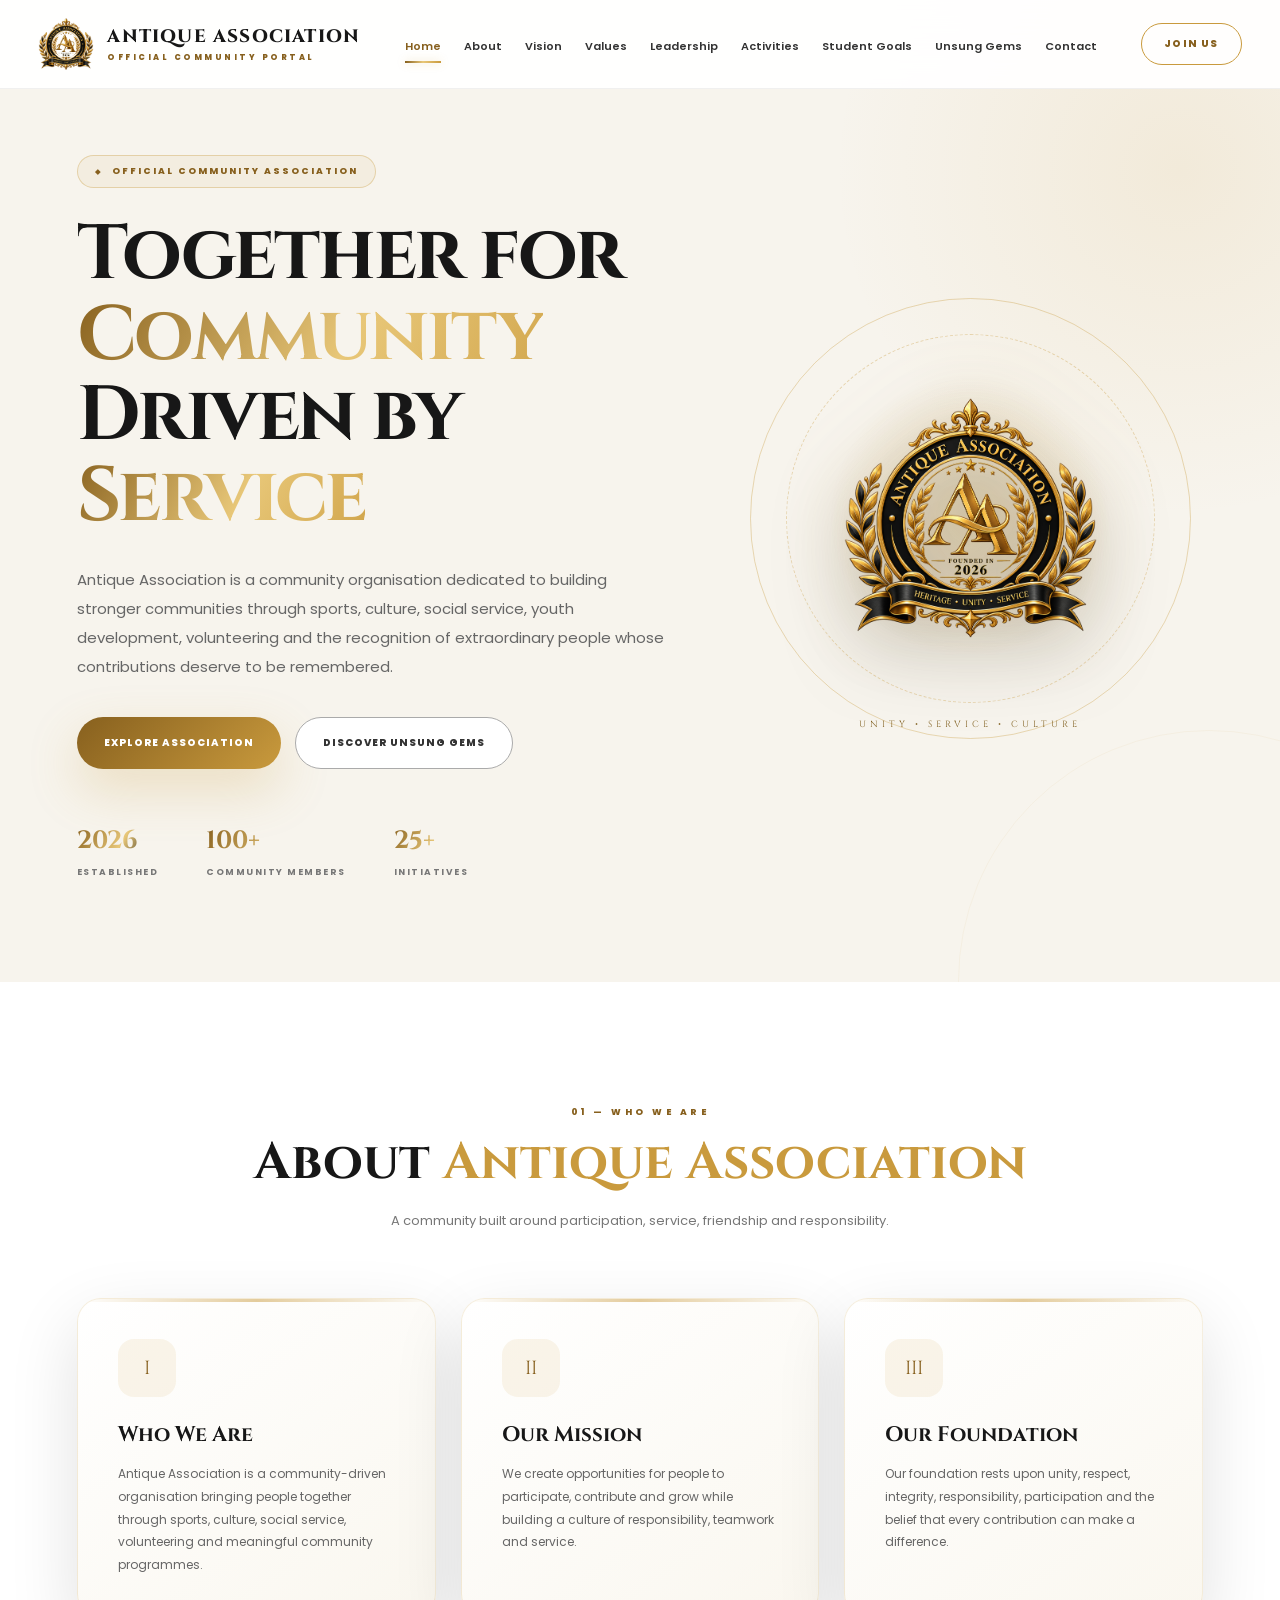
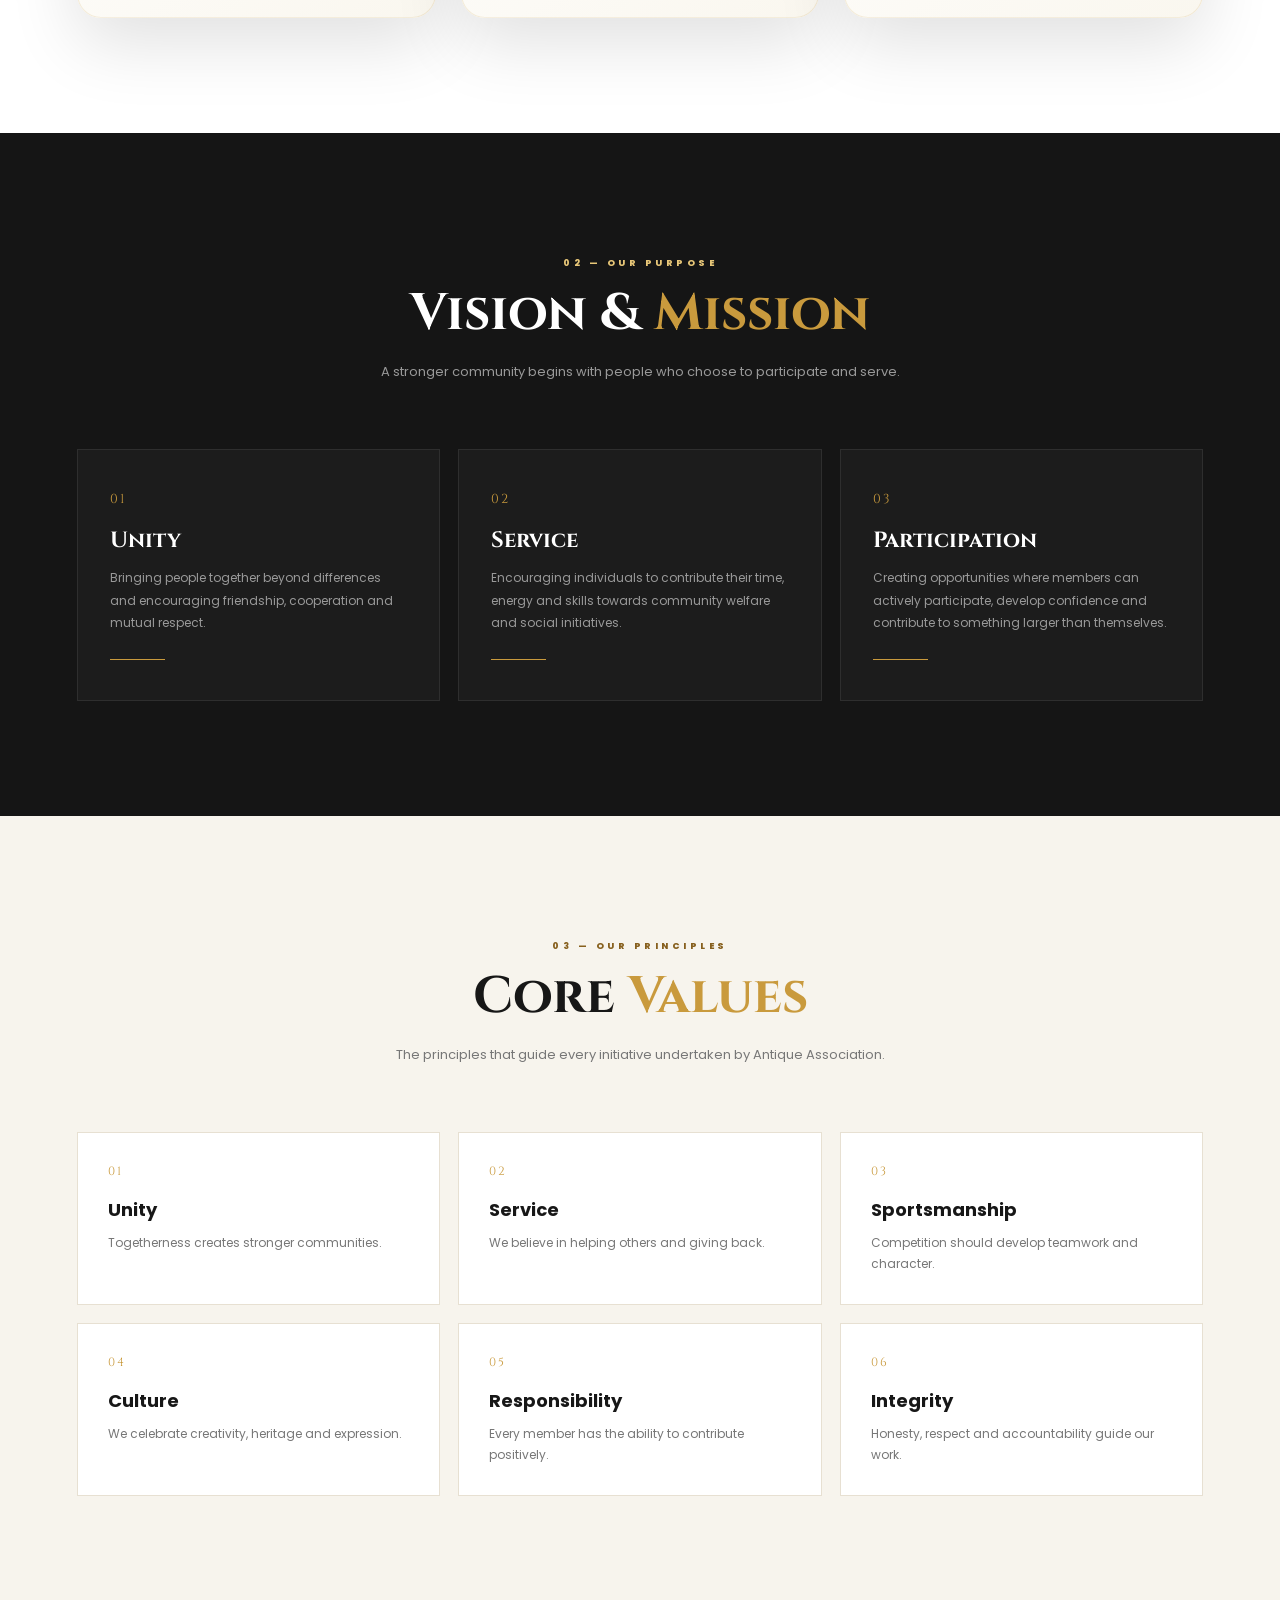
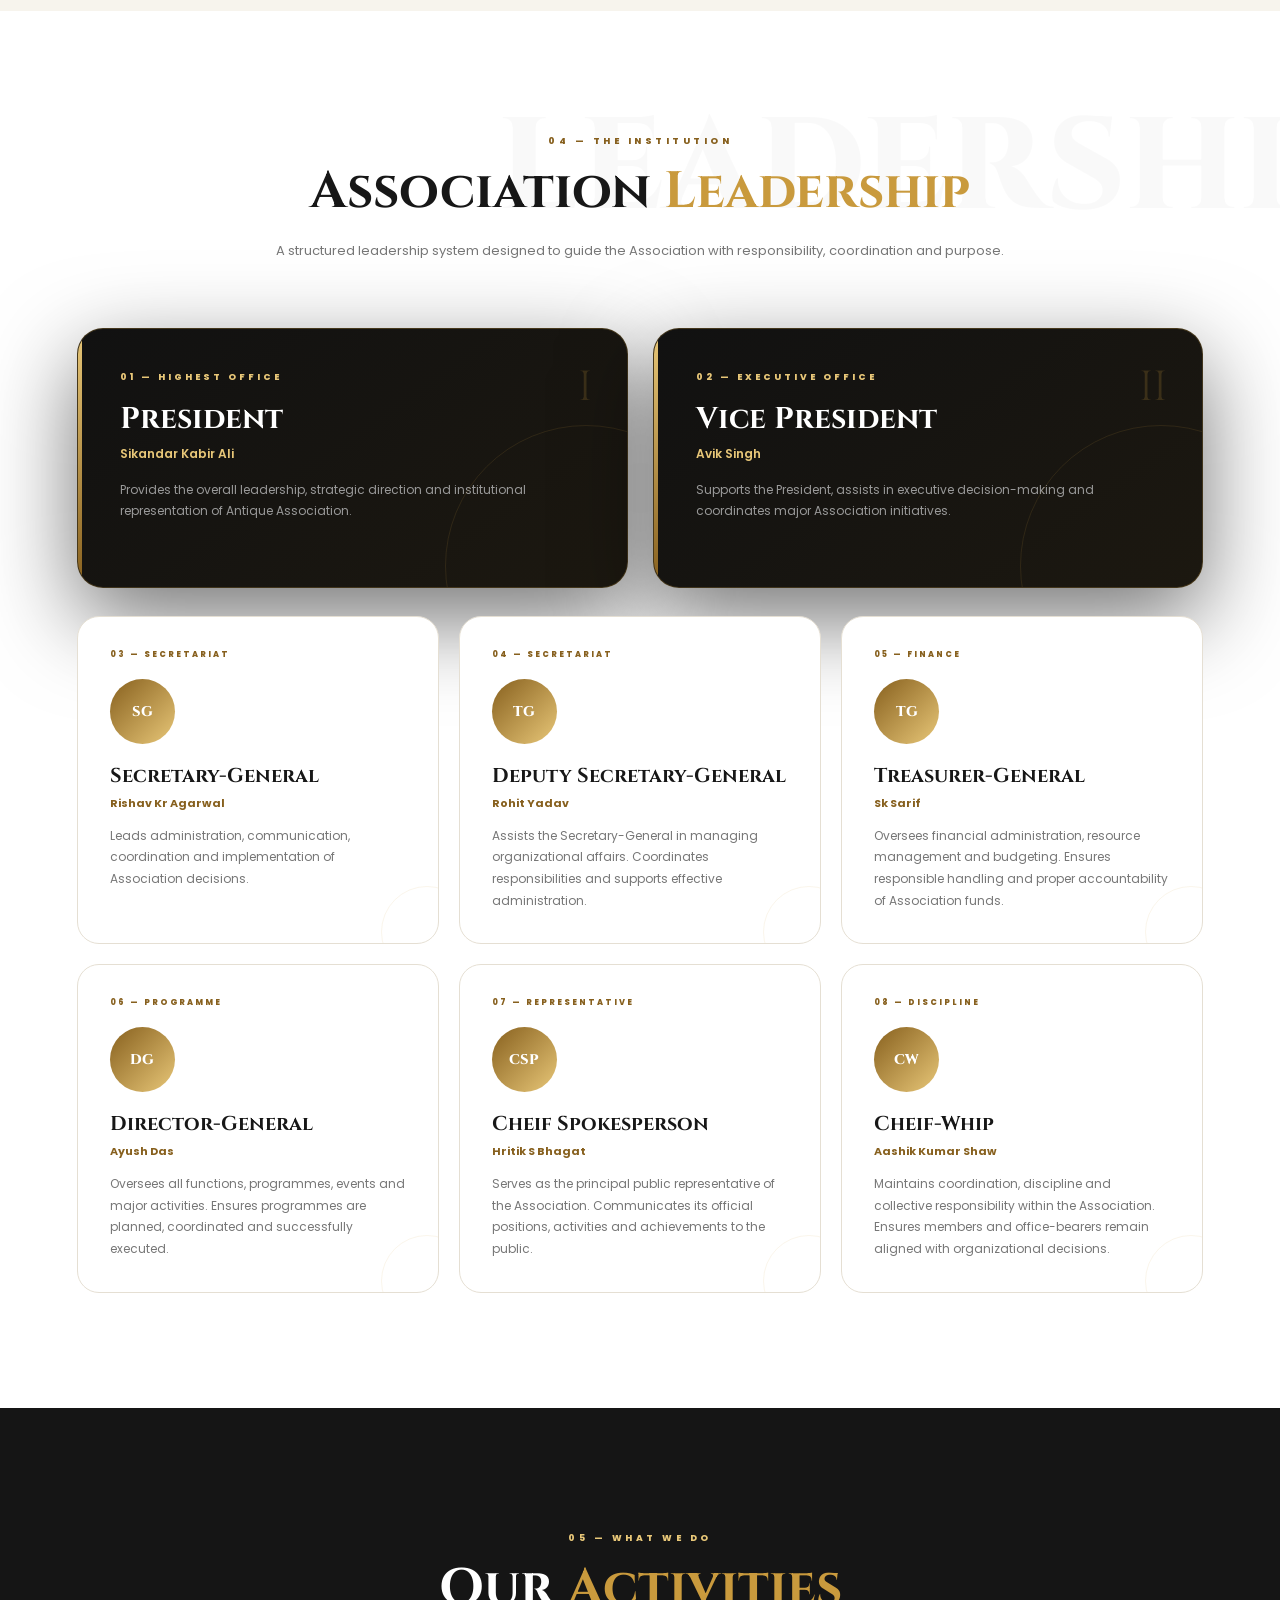
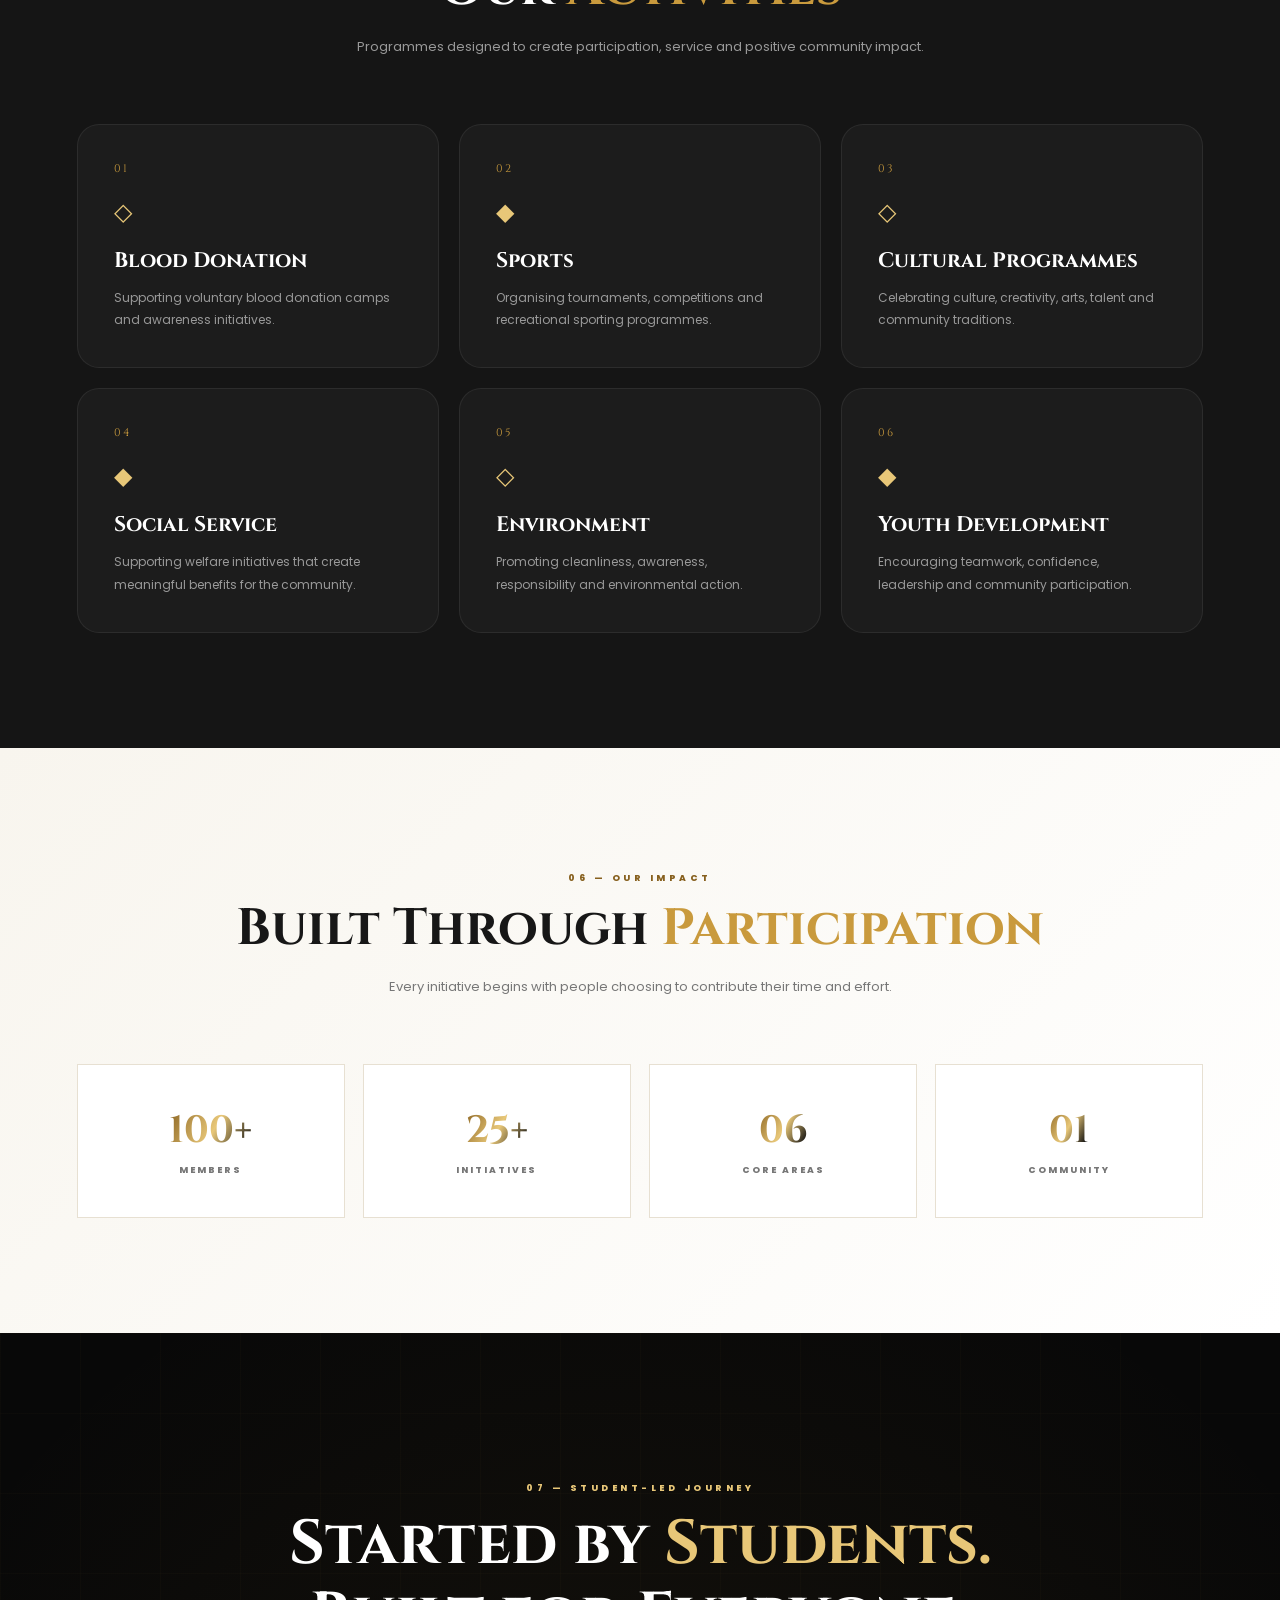
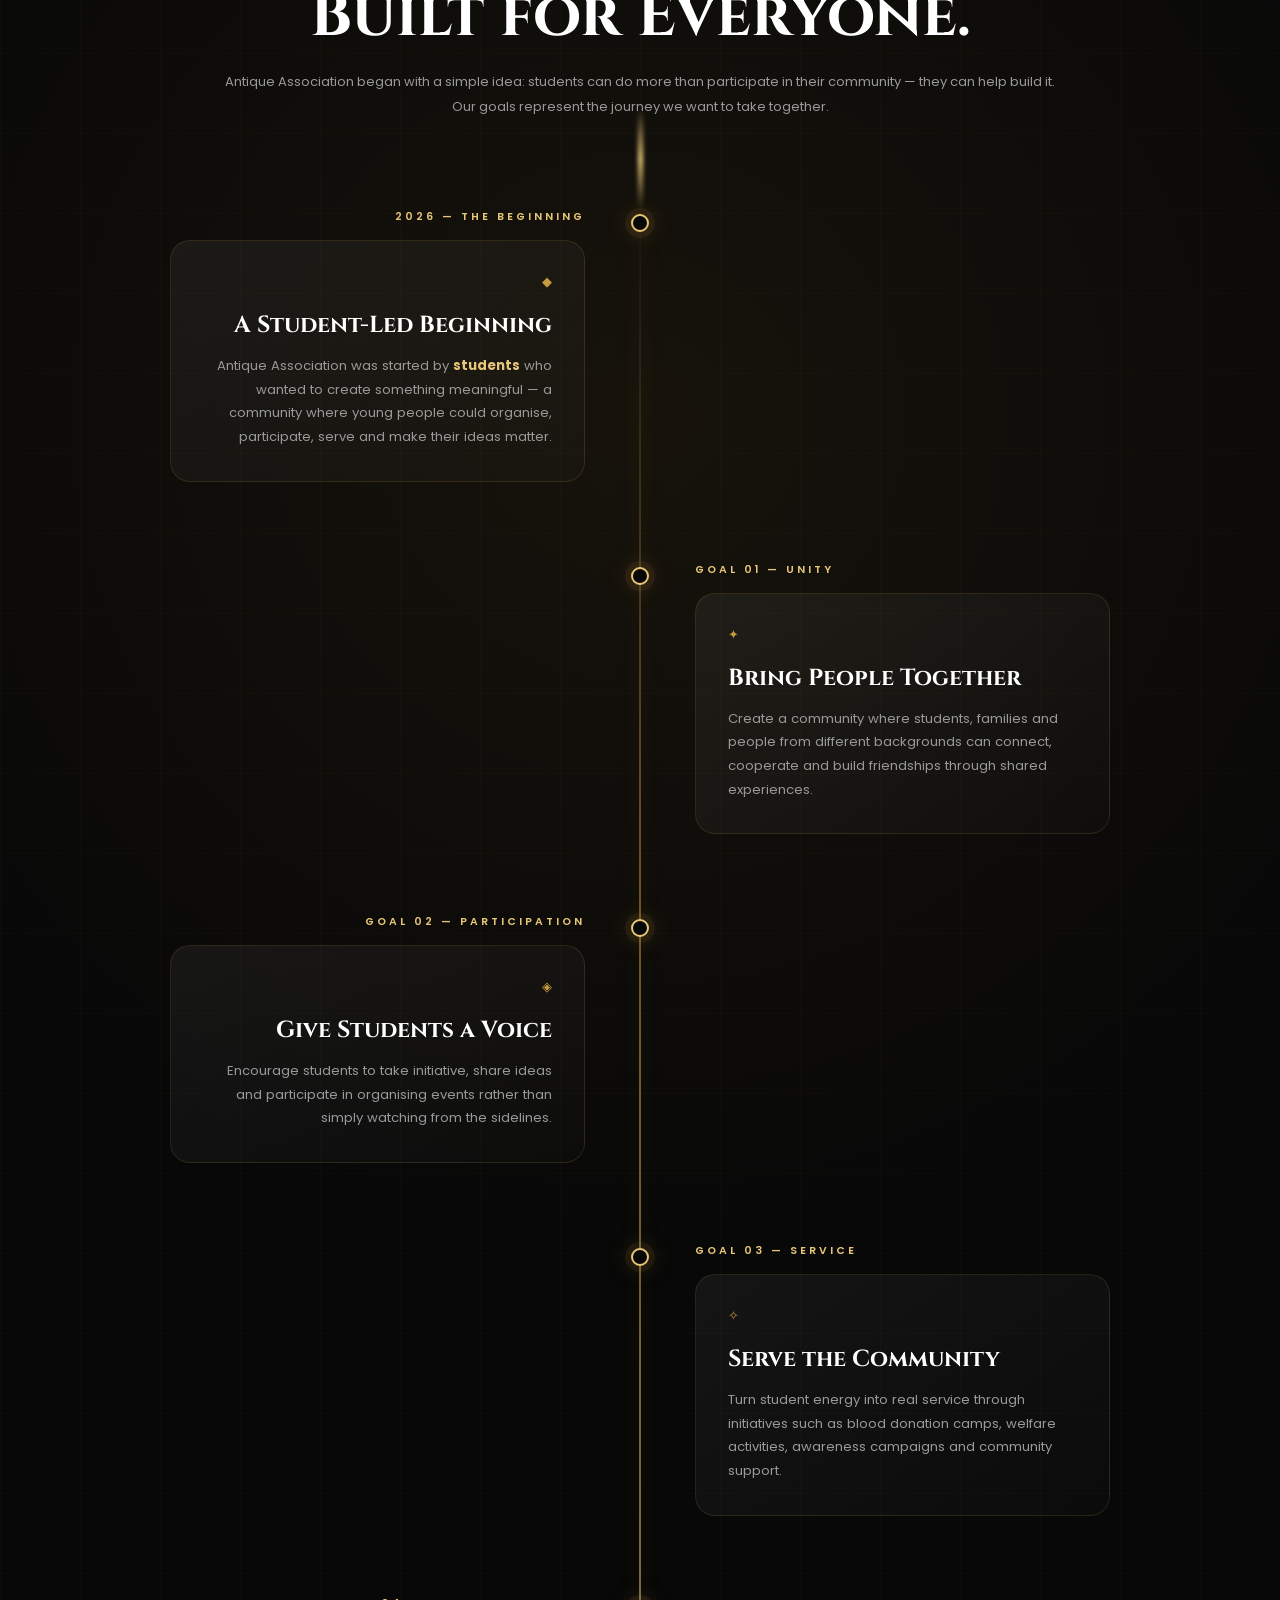
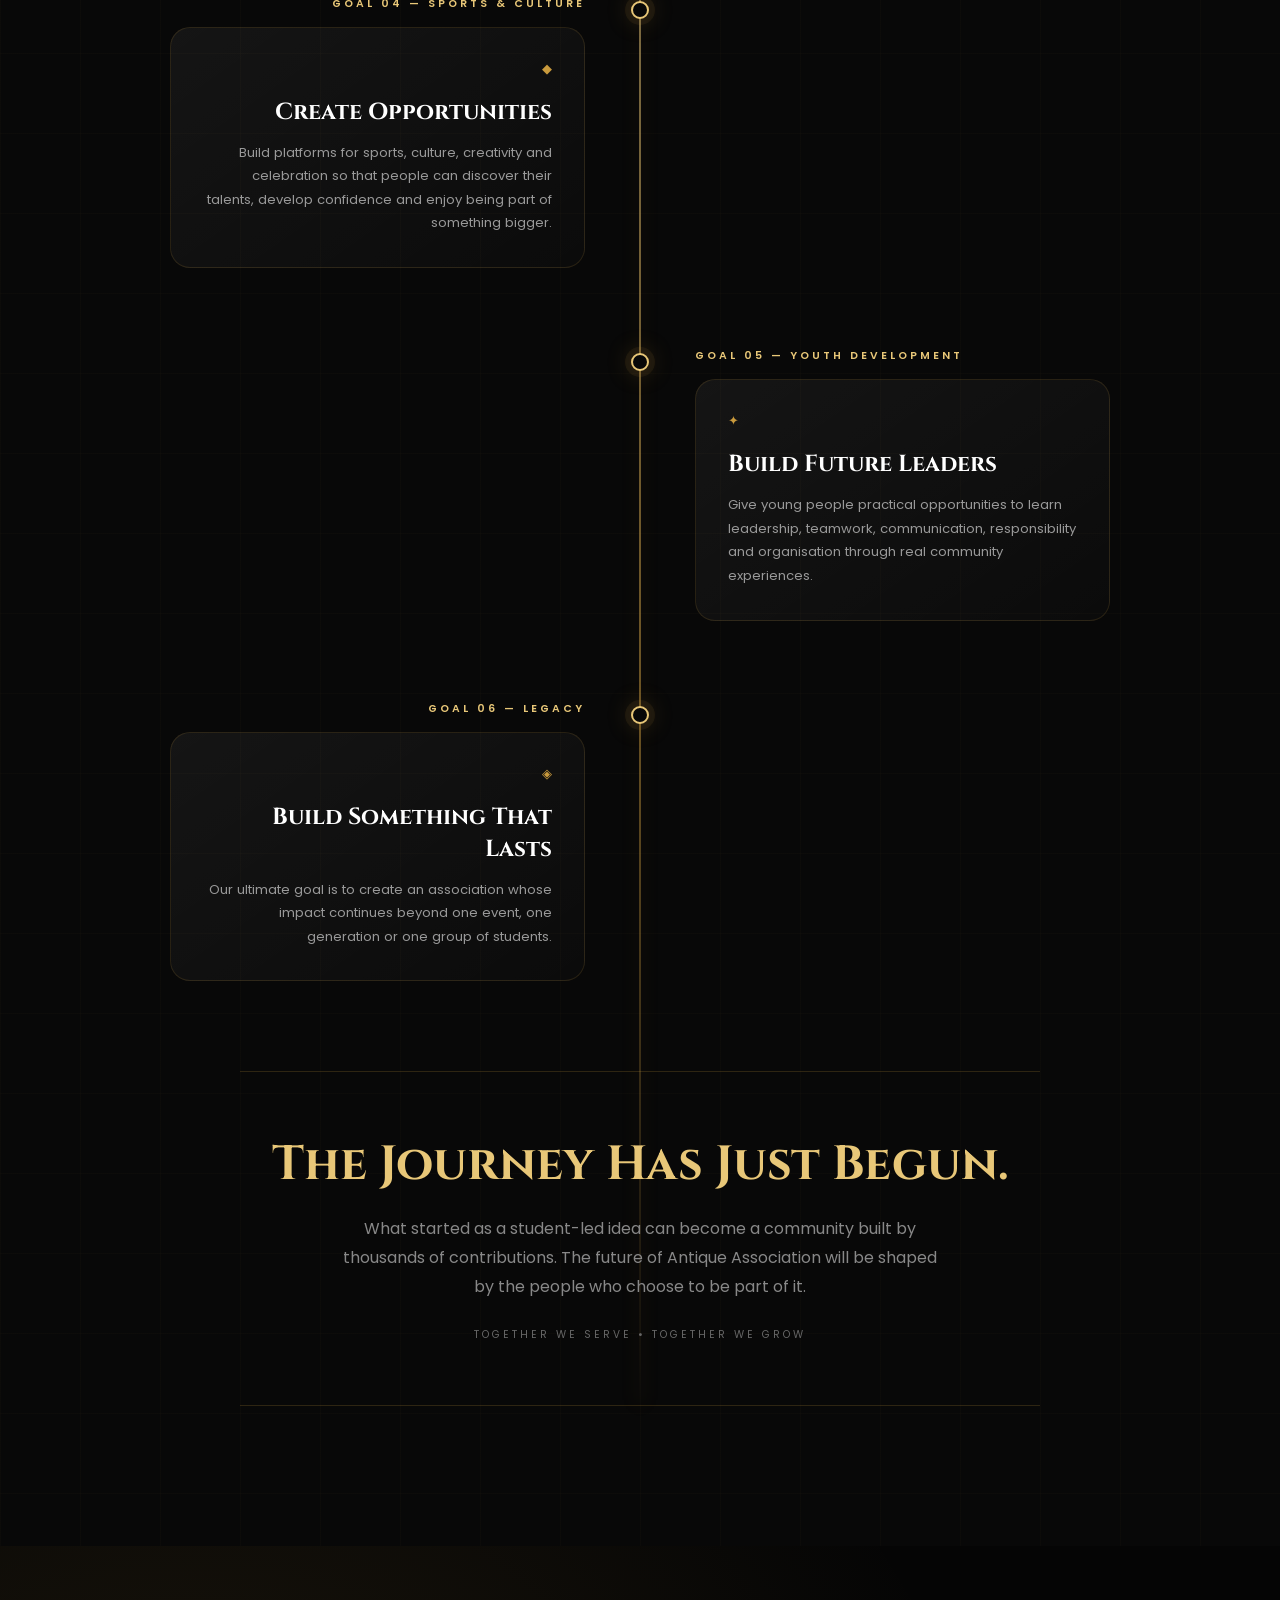
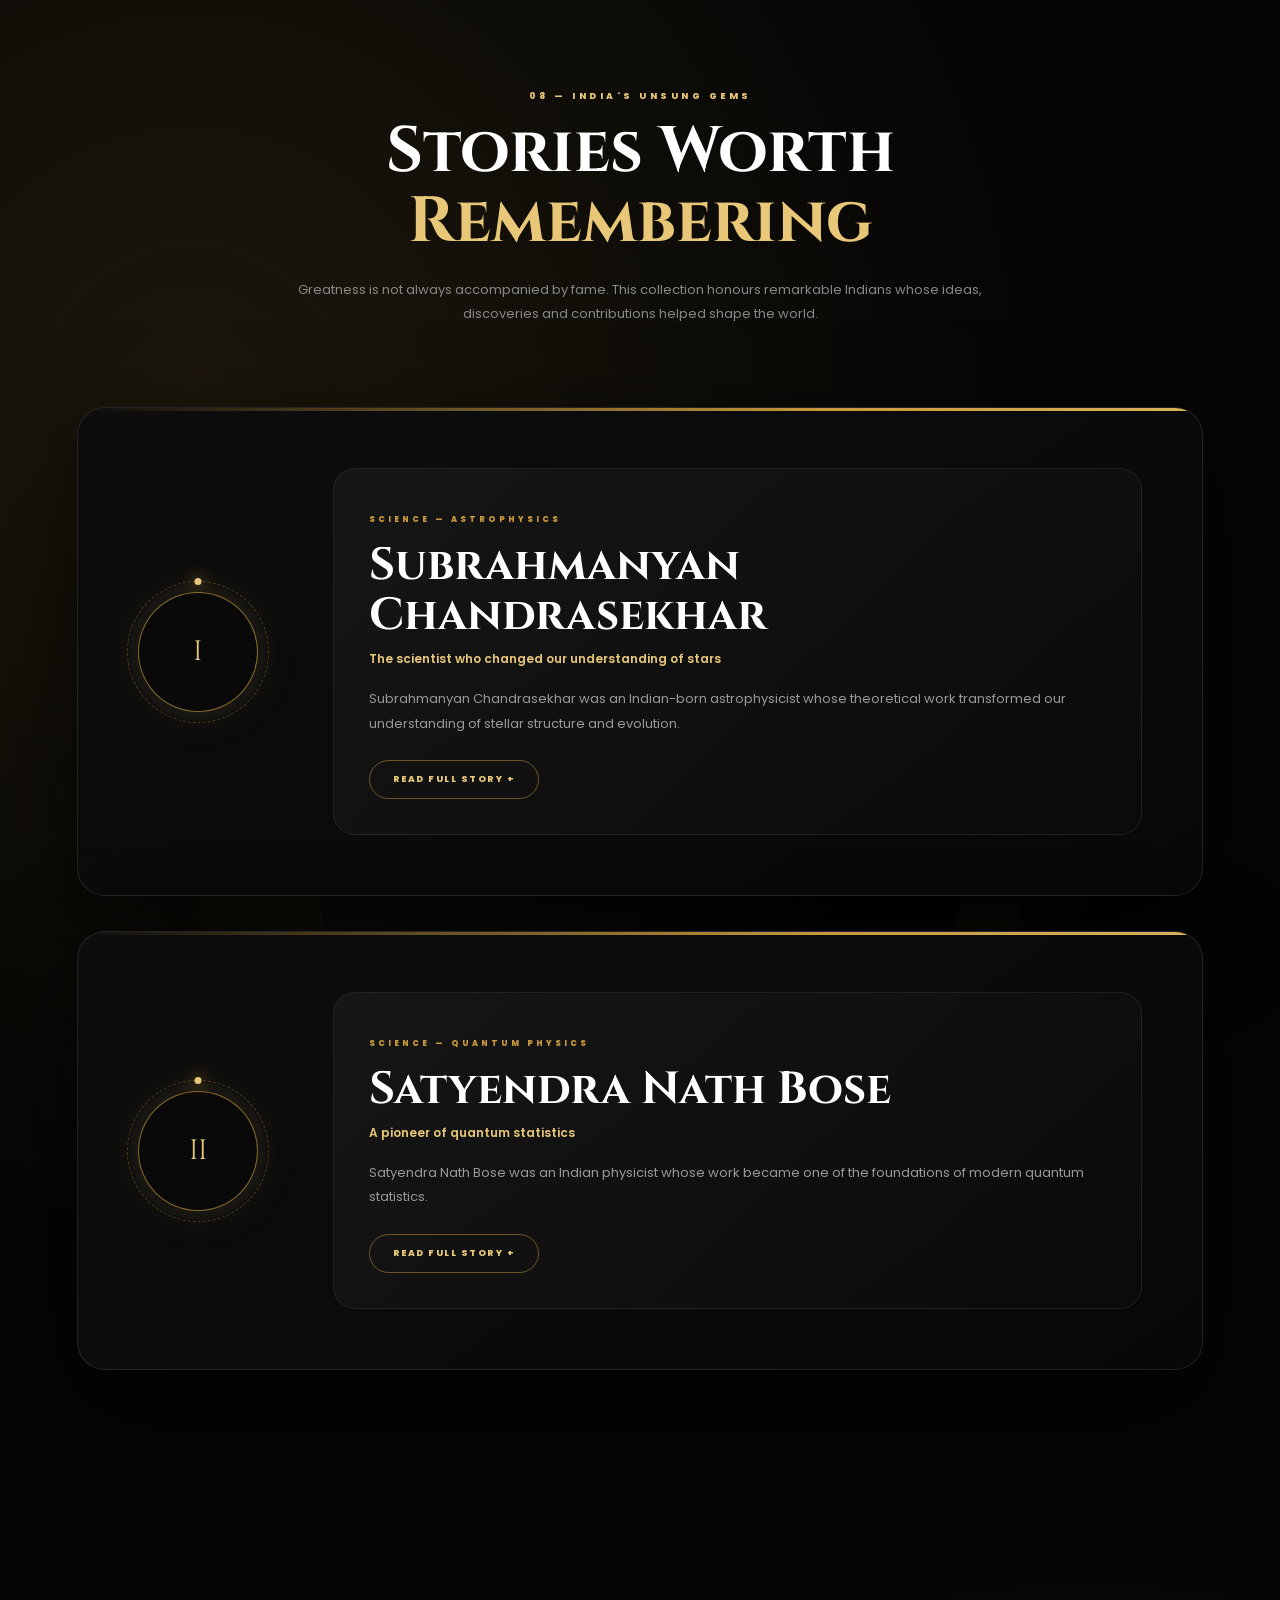
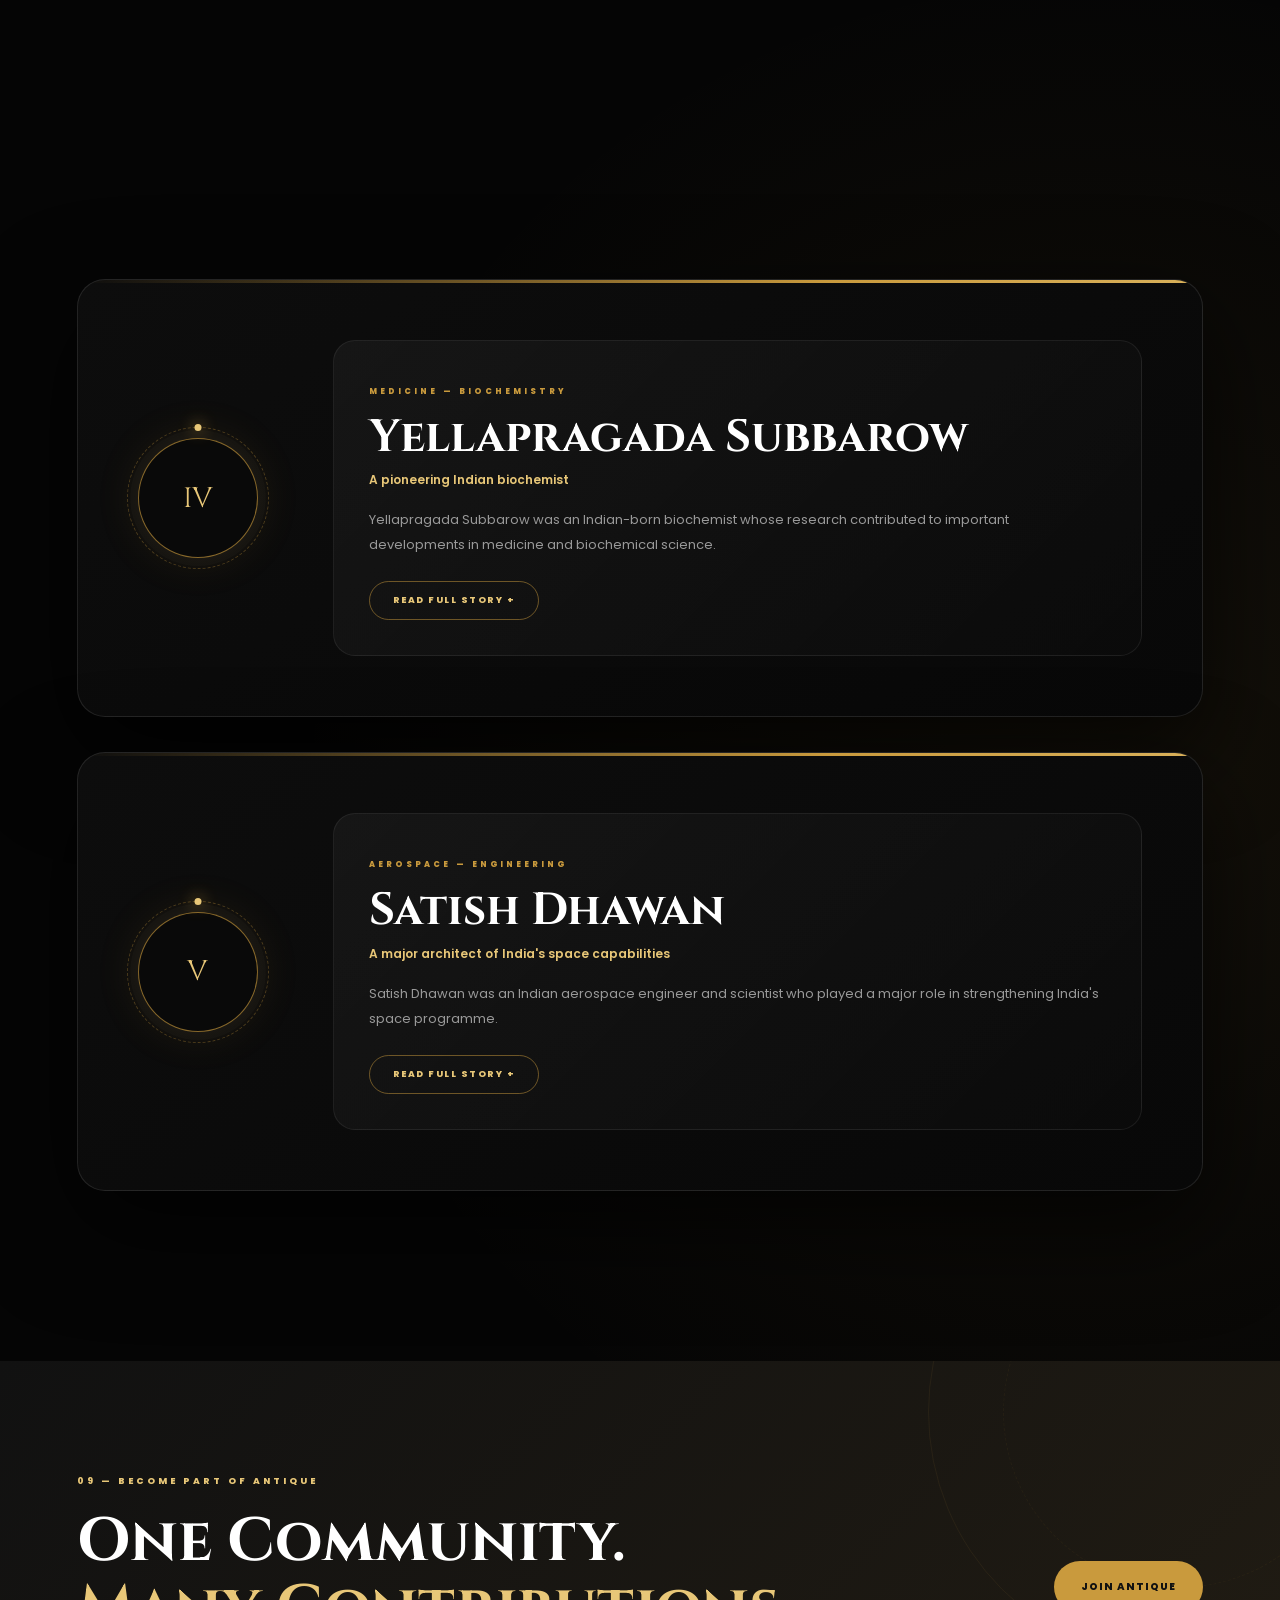
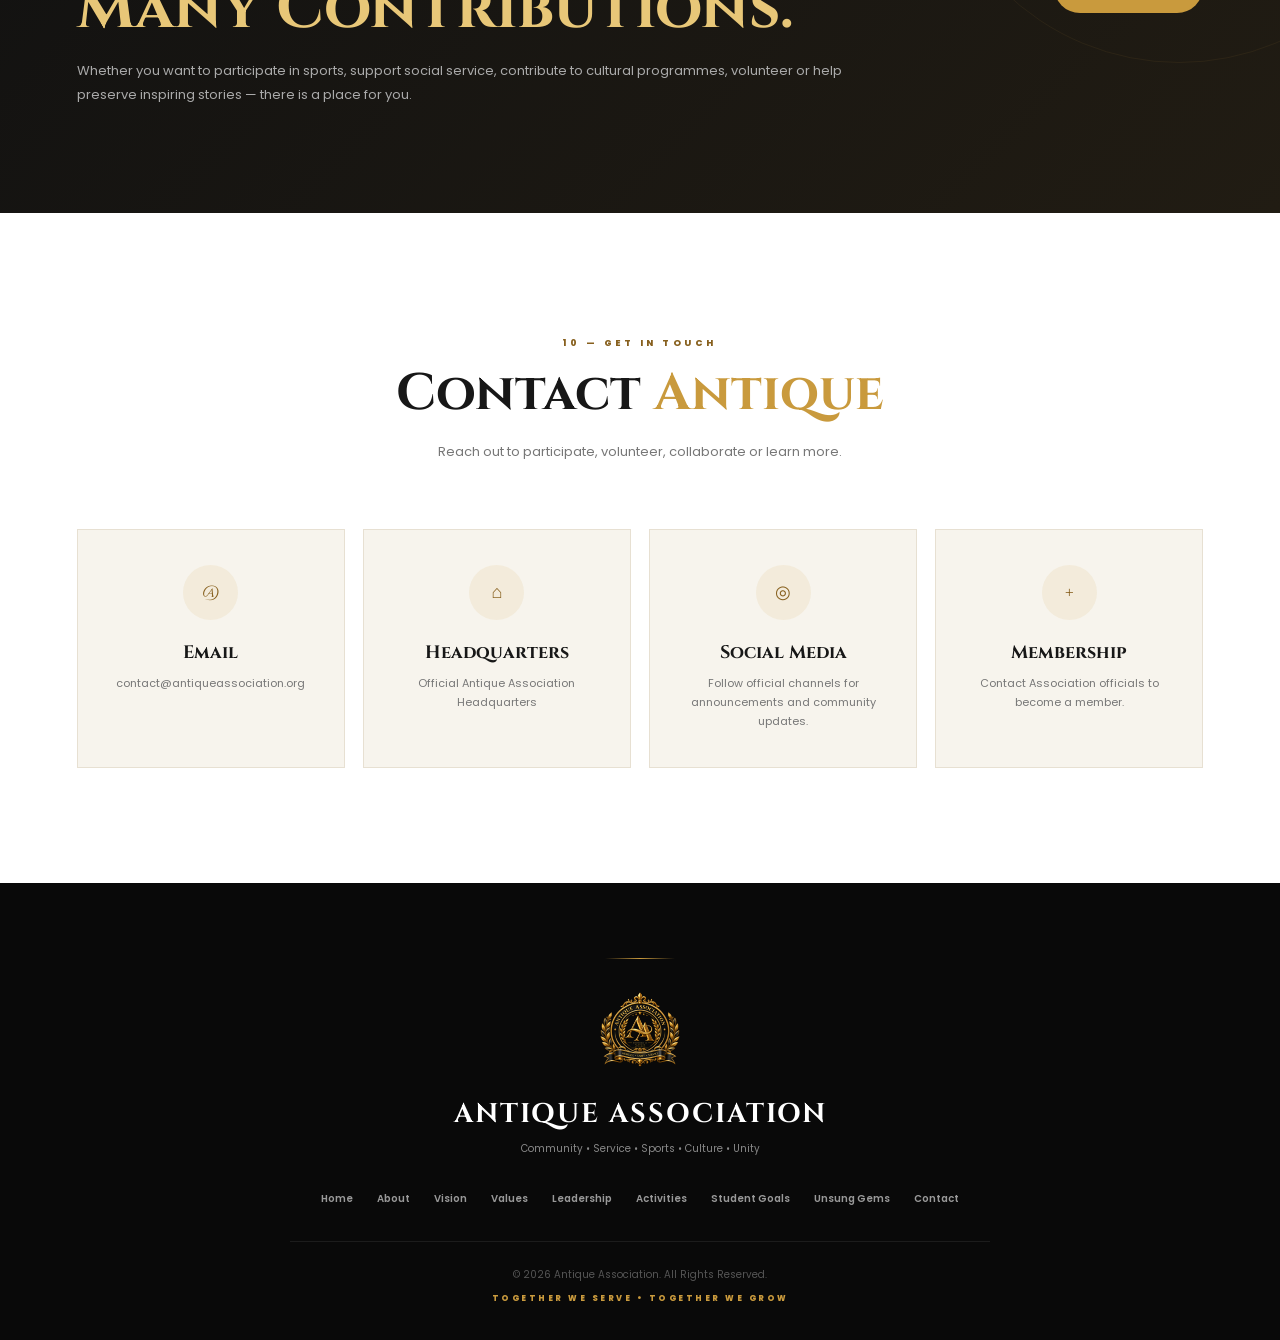
==== commit 369e2a23: "Update index.html" ====
--- a/index.html
+++ b/index.html
@@ -13,7 +13,7 @@
 <link rel="preconnect" href="https://fonts.gstatic.com" crossorigin>
 
 <link href="https://fonts.googleapis.com/css2?family=Cinzel:wght@500;600;700;800&family=Poppins:wght@300;400;500;600;700;800&display=swap" rel="stylesheet">
-
+<link rel="icon" type="image/png" href="ChatGPT Image Sep 1, 2026, 12_12_09 AM.png">
 <style>
 
 :root{
